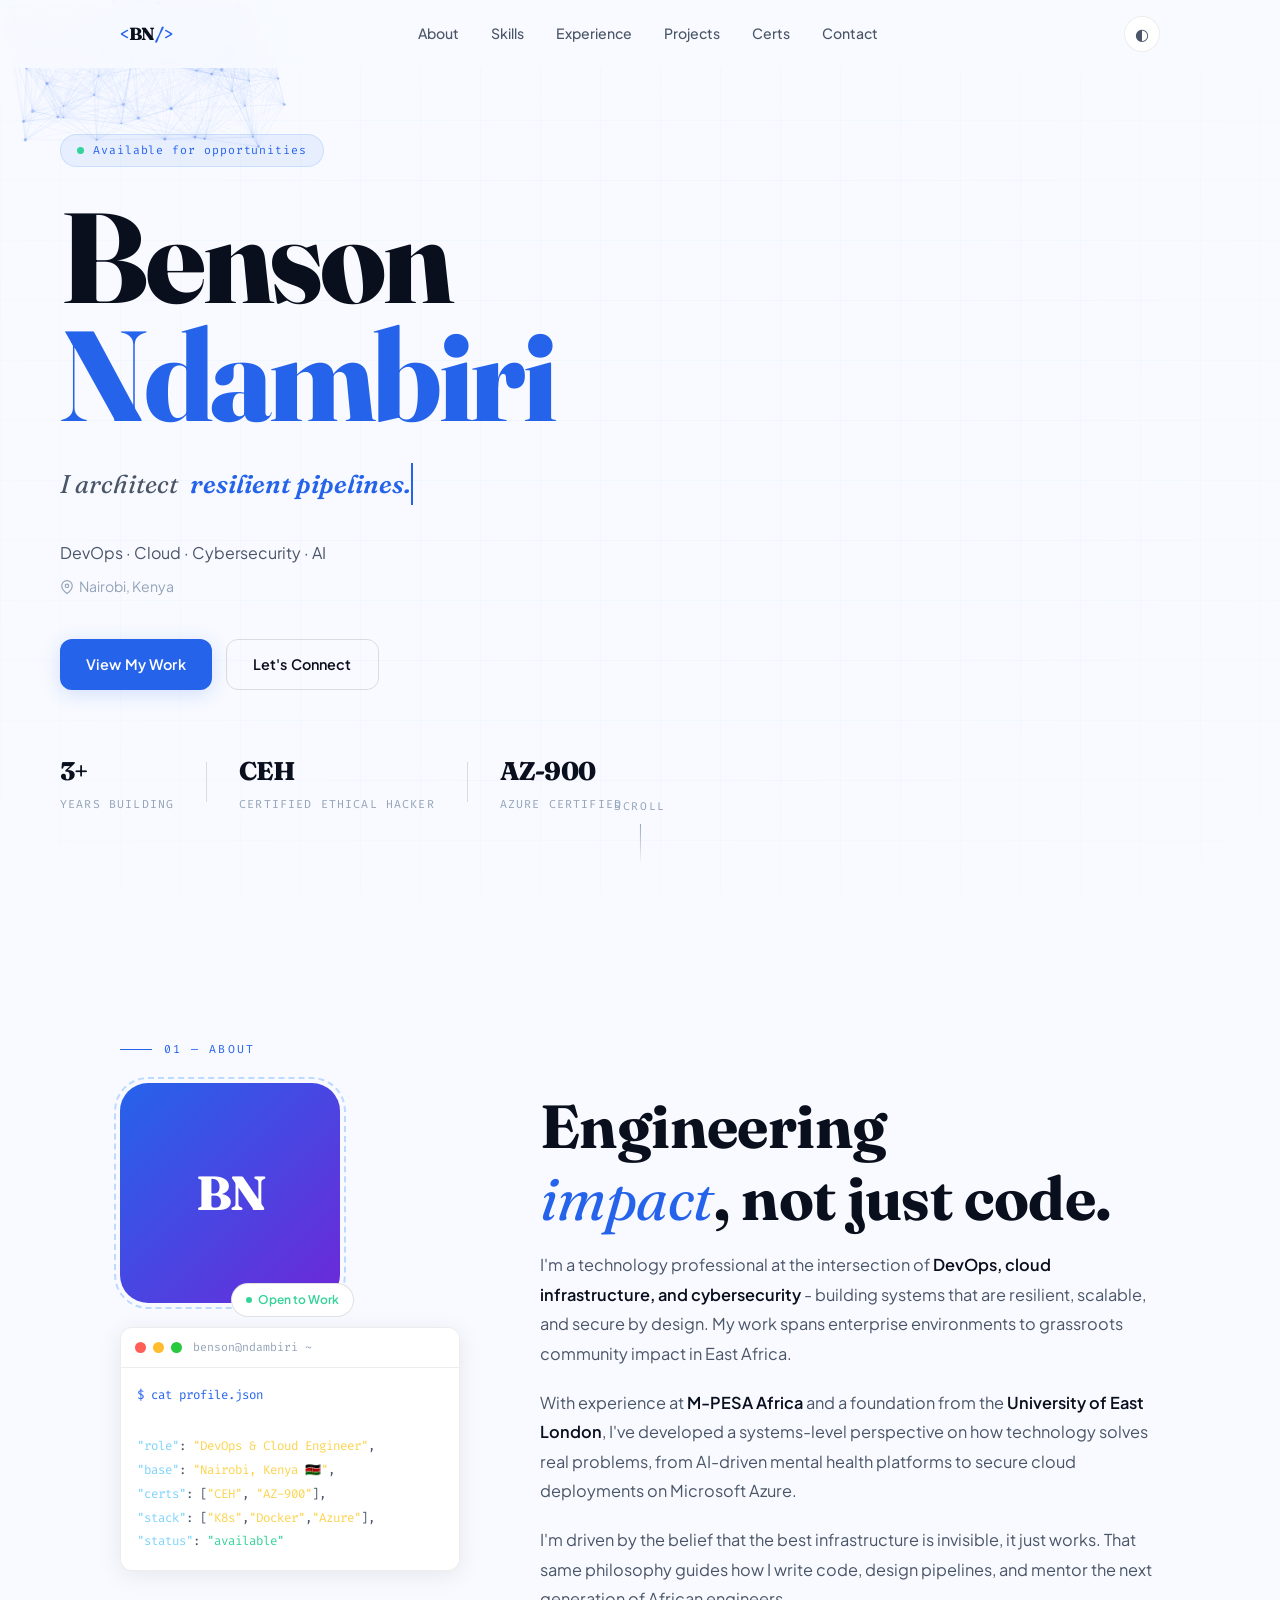
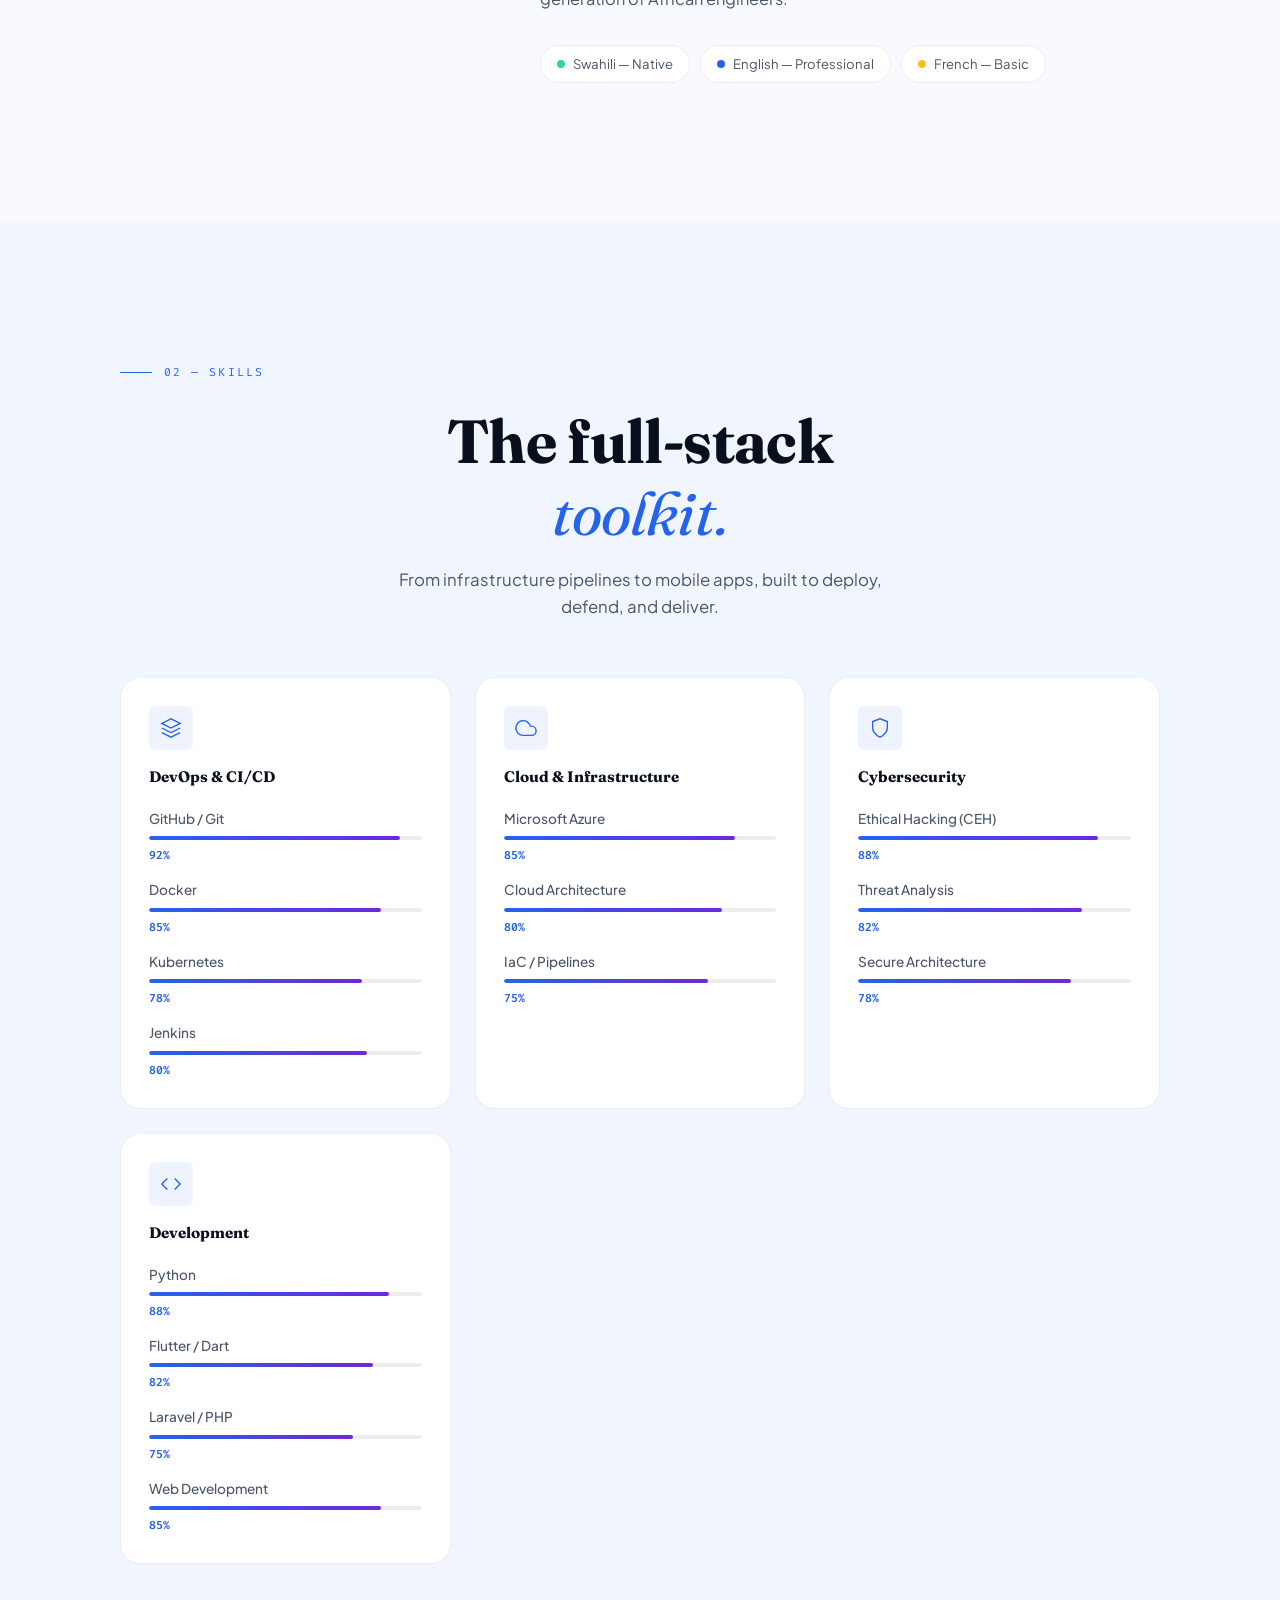
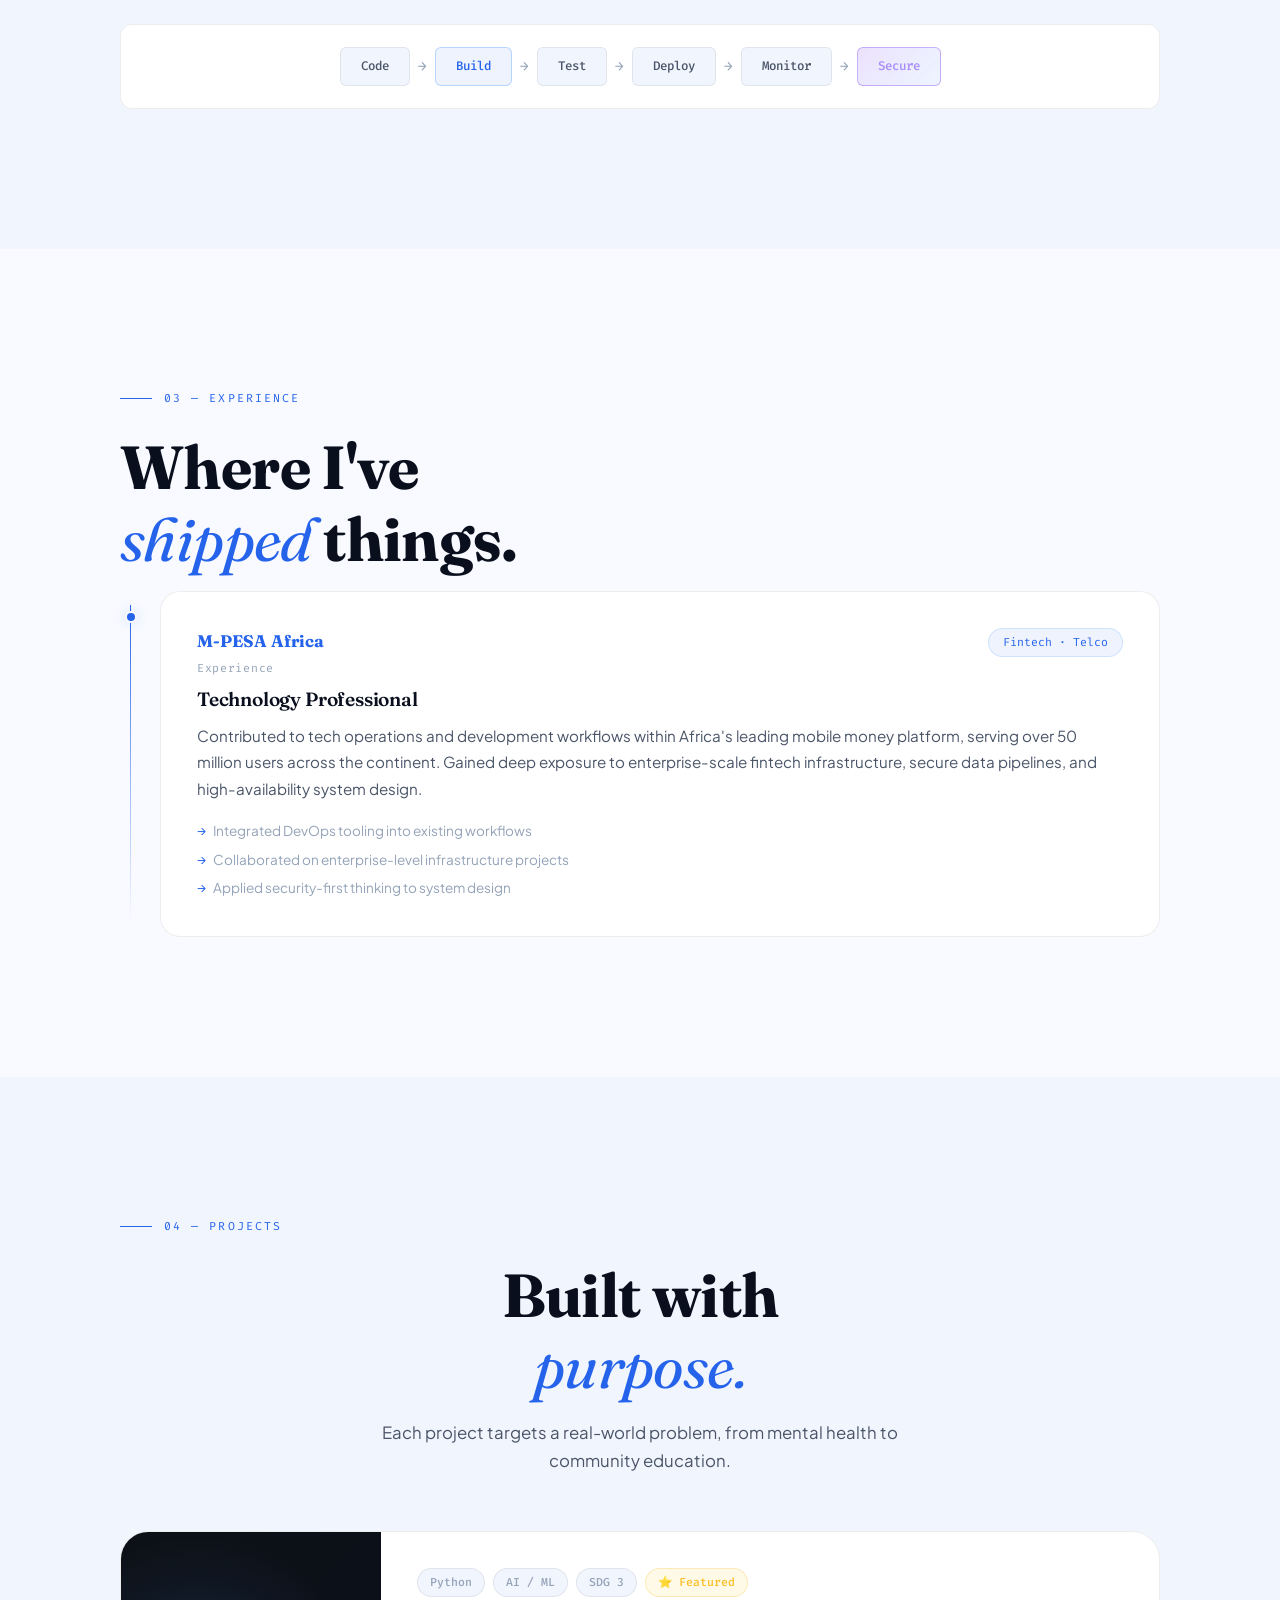
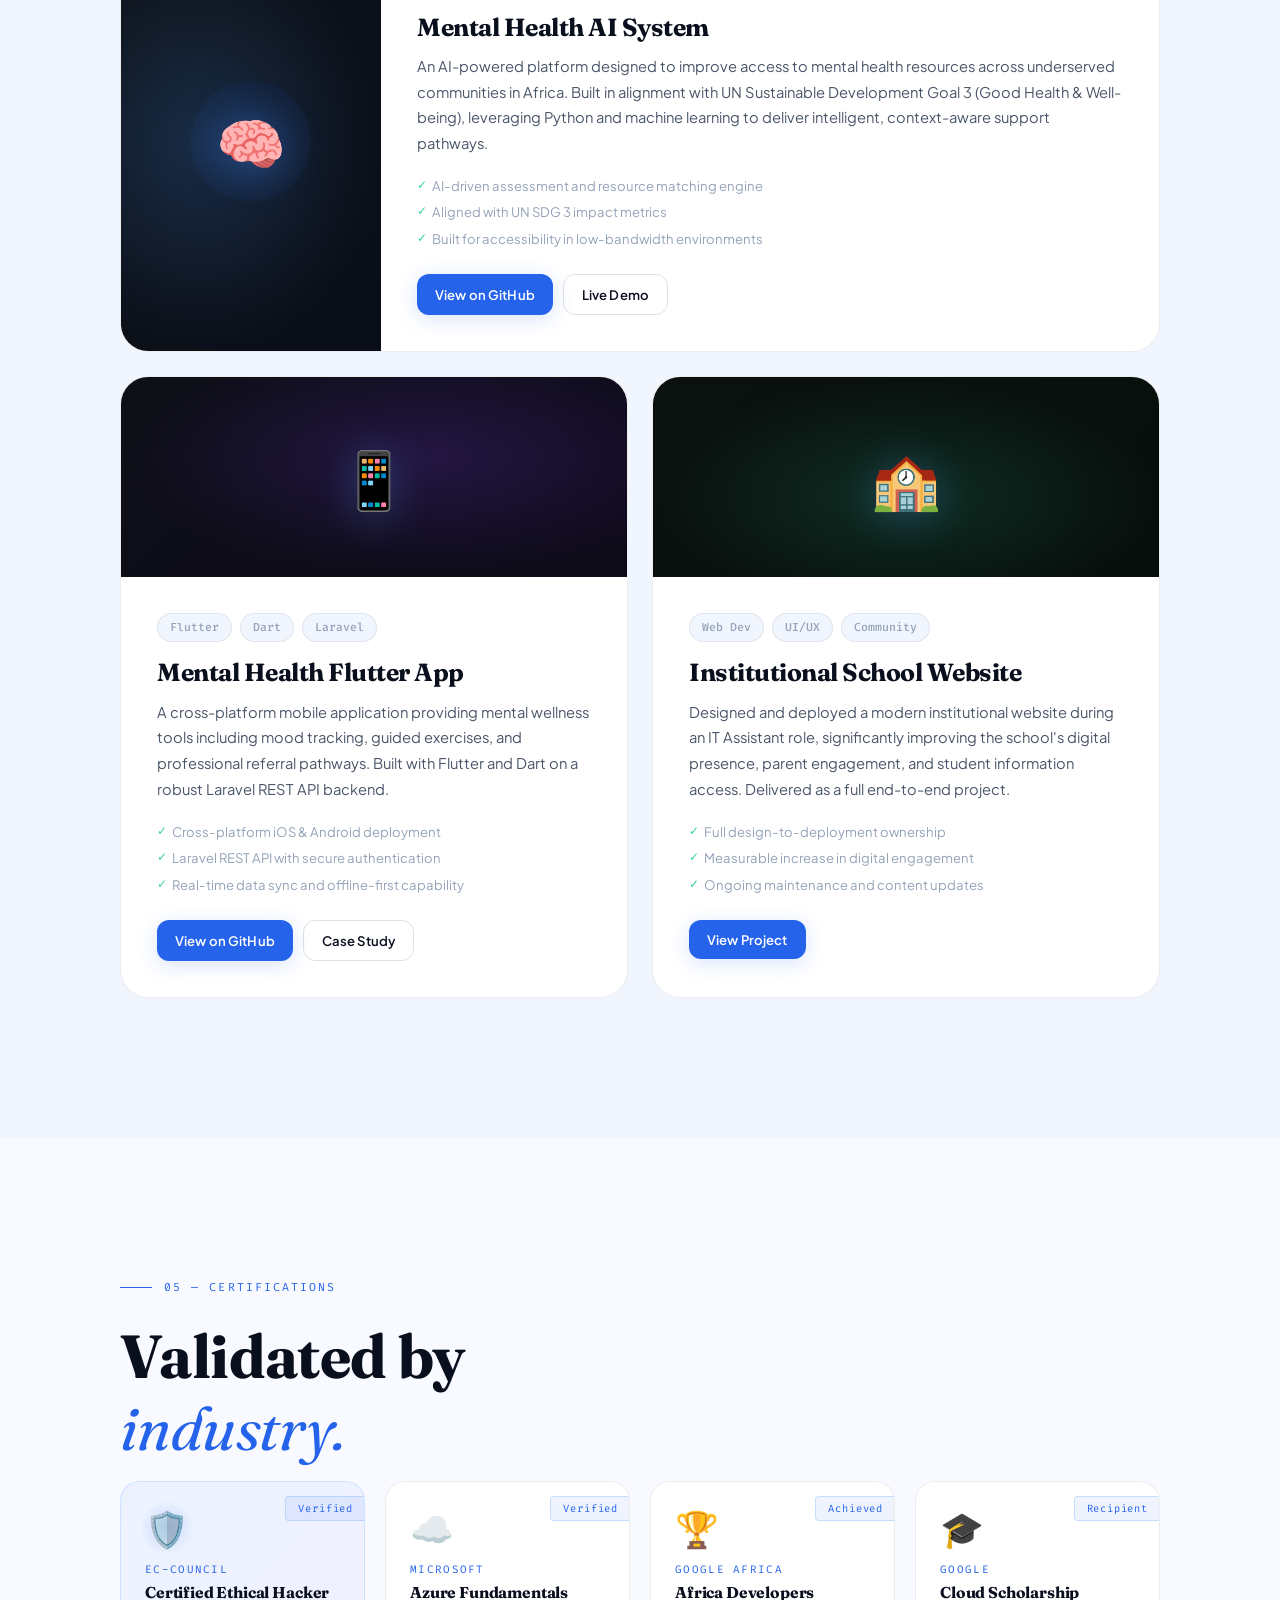
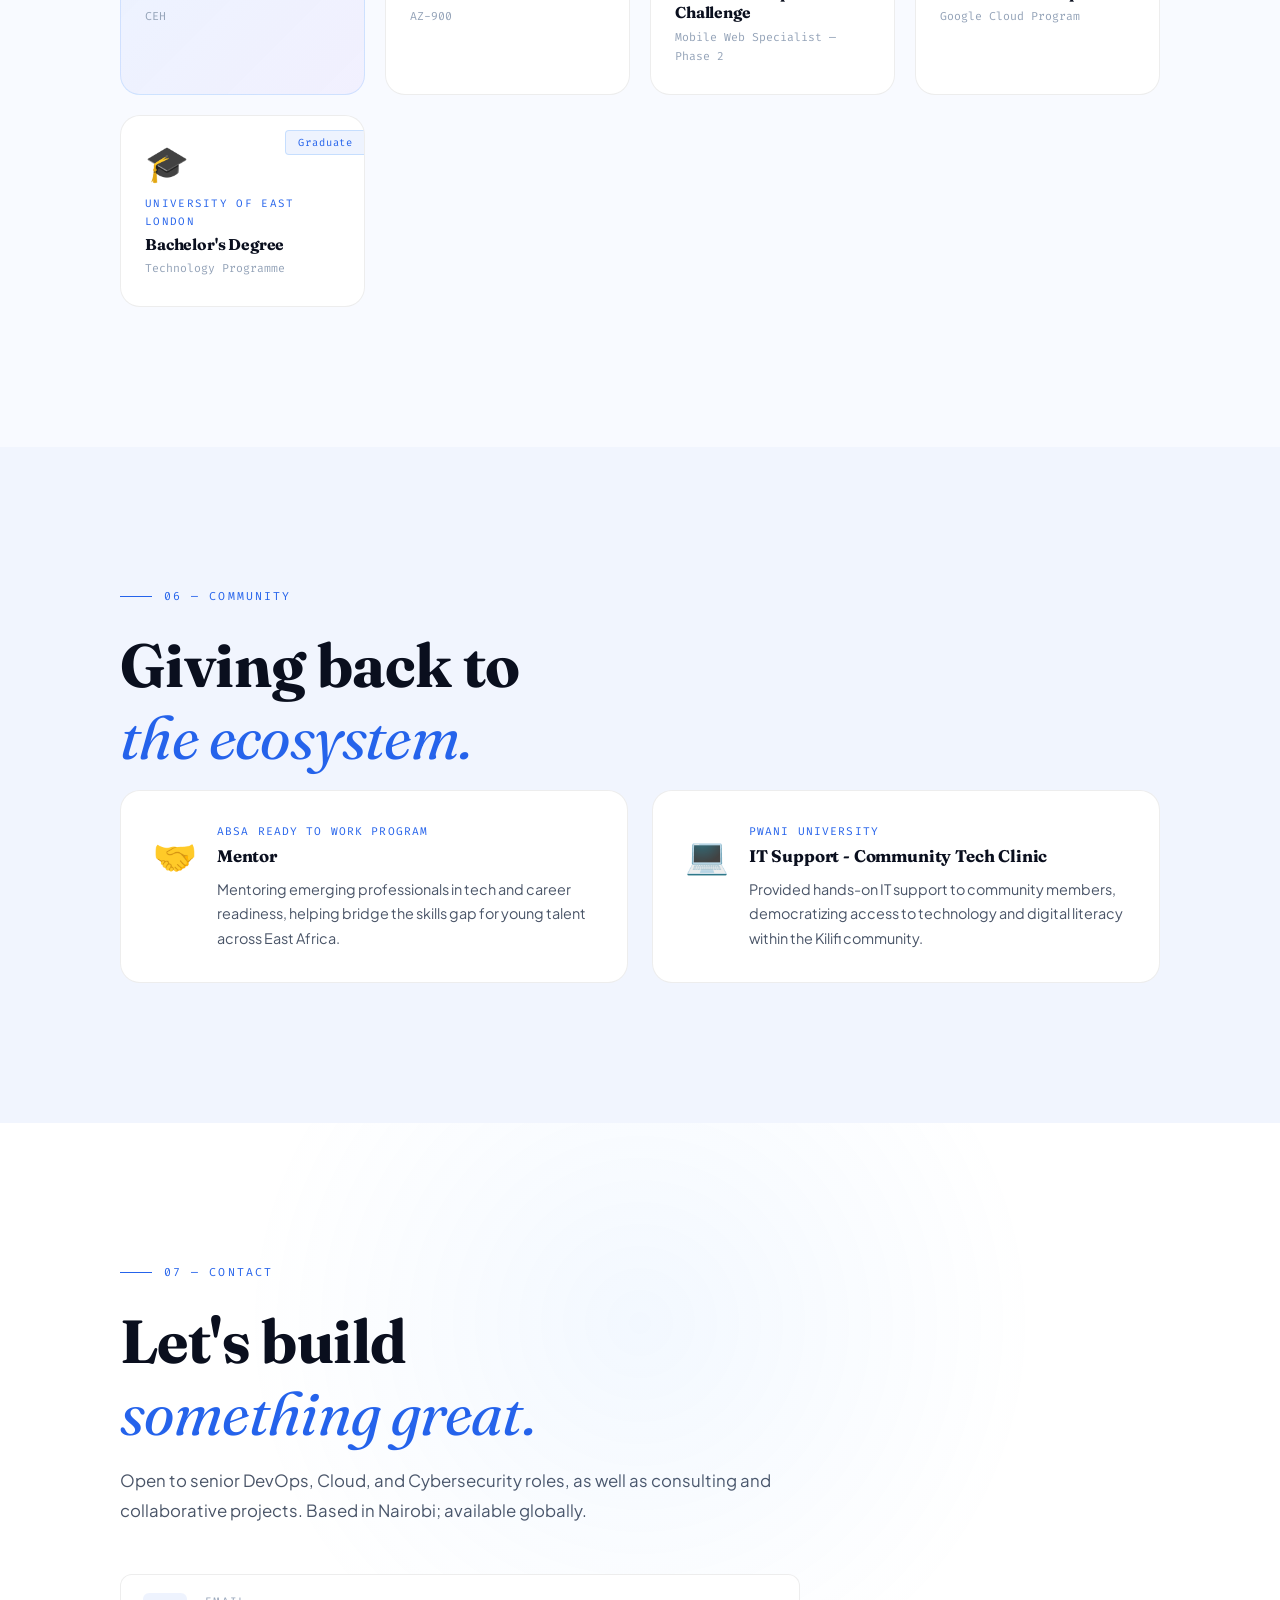
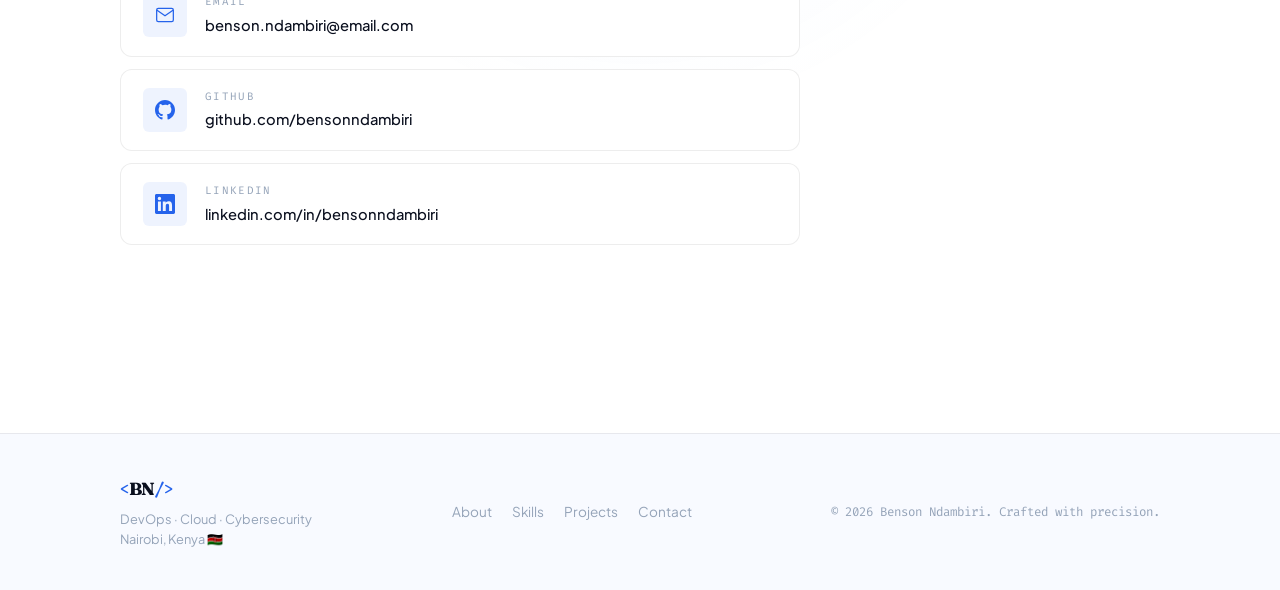
==== index.html @ c1c9373a "Updated website" ====
<!DOCTYPE html>
<html lang="en" data-theme="dark">
<head>
  <meta charset="UTF-8" />
  <meta name="viewport" content="width=device-width, initial-scale=1.0" />
  <meta name="description" content="Benson Ndambiri — DevOps, Cloud & Cybersecurity Engineer based in Nairobi, Kenya. Certified Ethical Hacker, Azure-certified, and builder of impactful tech solutions." />
  <meta name="keywords" content="DevOps Engineer, Cloud Engineer, Cybersecurity, Nairobi, Kenya, Docker, Kubernetes, Azure, CEH, Python, Flutter" />
  <meta name="author" content="Benson Ndambiri" />
  <meta property="og:title" content="Benson Ndambiri | DevOps & Cloud Engineer" />
  <meta property="og:description" content="Senior DevOps, Cloud & Cybersecurity professional based in Nairobi, Kenya." />
  <meta property="og:type" content="website" />
  <meta name="twitter:card" content="summary_large_image" />
  <meta name="robots" content="index, follow" />
  <title>Benson Ndambiri | DevOps · Cloud · Cybersecurity</title>
  <link rel="preconnect" href="https://fonts.googleapis.com" />
  <link rel="preconnect" href="https://fonts.gstatic.com" crossorigin />
  <link href="https://fonts.googleapis.com/css2?family=Fraunces:ital,opsz,wght@0,9..144,400;0,9..144,600;0,9..144,700;0,9..144,800;1,9..144,400;1,9..144,700&family=Plus+Jakarta+Sans:wght@300;400;500;600&family=Fira+Code:wght@400;500&display=swap" rel="stylesheet" />
  <link rel="stylesheet" href="css/style.css" />
  <link rel="icon" type="image/svg+xml" href="data:image/svg+xml,<svg xmlns='http://www.w3.org/2000/svg' viewBox='0 0 100 100'><text y='.9em' font-size='90'>⚡</text></svg>" />
</head>
<body>

  <!-- ============================================================
       NAVIGATION
  ============================================================ -->
  <nav id="navbar" role="navigation" aria-label="Main navigation">
    <div class="nav-inner">
      <a href="#hero" class="nav-logo" aria-label="Benson Ndambiri home">
        <span class="logo-bracket">&lt;</span>BN<span class="logo-bracket">/&gt;</span>
      </a>
      <ul class="nav-links" role="list">
        <li><a href="#about">About</a></li>
        <li><a href="#skills">Skills</a></li>
        <li><a href="#experience">Experience</a></li>
        <li><a href="#projects">Projects</a></li>
        <li><a href="#certifications">Certs</a></li>
        <li><a href="#contact">Contact</a></li>
      </ul>
      <div class="nav-actions">
        <button id="theme-toggle" class="theme-btn" aria-label="Toggle color theme">
          <span class="theme-icon">◐</span>
        </button>
        <button class="nav-hamburger" id="nav-hamburger" aria-label="Open menu" aria-expanded="false">
          <span></span><span></span><span></span>
        </button>
      </div>
    </div>
    <!-- Mobile Menu -->
    <div class="nav-mobile" id="nav-mobile" role="dialog" aria-label="Mobile navigation">
      <ul role="list">
        <li><a href="#about" class="mobile-link">About</a></li>
        <li><a href="#skills" class="mobile-link">Skills</a></li>
        <li><a href="#experience" class="mobile-link">Experience</a></li>
        <li><a href="#projects" class="mobile-link">Projects</a></li>
        <li><a href="#certifications" class="mobile-link">Certifications</a></li>
        <li><a href="#contact" class="mobile-link">Contact</a></li>
      </ul>
    </div>
  </nav>

  <!-- ============================================================
       HERO
  ============================================================ -->
  <section id="hero" class="hero" aria-label="Introduction">
    <canvas id="hero-canvas" aria-hidden="true"></canvas>
    <div class="hero-grid-overlay" aria-hidden="true"></div>
    <div class="hero-content">
      <div class="hero-badge">
        <span class="badge-dot"></span>
        <span>Available for opportunities</span>
      </div>
      <h1 class="hero-name">
        <span class="hero-name-first reveal-up">Benson</span>
        <span class="hero-name-last reveal-up delay-1">Ndambiri</span>
      </h1>
      <div class="hero-title-line reveal-up delay-2">
        <span class="title-static">I architect</span>
        <span class="title-rotating" id="rotating-text" aria-live="polite"></span>
      </div>
      <p class="hero-summary reveal-up delay-3">
        DevOps · Cloud · Cybersecurity · AI<br />
        <span class="hero-location">
          <svg width="14" height="14" viewBox="0 0 24 24" fill="none" stroke="currentColor" stroke-width="2" aria-hidden="true"><path d="M21 10c0 7-9 13-9 13s-9-6-9-13a9 9 0 0 1 18 0z"/><circle cx="12" cy="10" r="3"/></svg>
          Nairobi, Kenya
        </span>
      </p>
      <div class="hero-cta reveal-up delay-4">
        <a href="#projects" class="btn btn-primary">View My Work</a>
        <a href="#contact" class="btn btn-ghost">Let's Connect</a>
      </div>
      <div class="hero-stats reveal-up delay-5" aria-label="Key statistics">
        <div class="stat">
          <span class="stat-num">3+</span>
          <span class="stat-label">Years Building</span>
        </div>
        <div class="stat-divider" aria-hidden="true"></div>
        <div class="stat">
          <span class="stat-num">CEH</span>
          <span class="stat-label">Certified Ethical Hacker</span>
        </div>
        <div class="stat-divider" aria-hidden="true"></div>
        <div class="stat">
          <span class="stat-num">AZ-900</span>
          <span class="stat-label">Azure Certified</span>
        </div>
      </div>
    </div>
    <div class="hero-scroll-hint" aria-label="Scroll down">
      <span>Scroll</span>
      <div class="scroll-line"></div>
    </div>
  </section>

  <!-- ============================================================
       ABOUT
  ============================================================ -->
  <section id="about" class="section" aria-label="About Benson">
    <div class="container">
      <div class="section-label">
        <span class="label-line" aria-hidden="true"></span>
        <span>01 — About</span>
      </div>
      <div class="about-grid">
        <div class="about-visual">
          <div class="avatar-frame">
            <div class="avatar-placeholder" aria-label="Profile photo placeholder">BN</div>
            <div class="avatar-ring" aria-hidden="true"></div>
            <div class="avatar-tag" aria-hidden="true">
              <span class="tag-dot"></span>Open to Work
            </div>
          </div>
          <div class="about-terminal" aria-label="Quick facts terminal" role="complementary">
            <div class="terminal-bar" aria-hidden="true">
              <span class="t-dot red"></span>
              <span class="t-dot yellow"></span>
              <span class="t-dot green"></span>
              <span class="t-title">benson@ndambiri ~ </span>
            </div>
            <pre class="terminal-body" aria-label="Profile summary in terminal format"><span class="t-cmd">$ cat profile.json</span>
<span class="t-key">"role"</span>: <span class="t-val">"DevOps &amp; Cloud Engineer"</span>,
<span class="t-key">"base"</span>: <span class="t-val">"Nairobi, Kenya 🇰🇪"</span>,
<span class="t-key">"certs"</span>: [<span class="t-val">"CEH"</span>, <span class="t-val">"AZ-900"</span>],
<span class="t-key">"stack"</span>: [<span class="t-val">"K8s"</span>,<span class="t-val">"Docker"</span>,<span class="t-val">"Azure"</span>],
<span class="t-key">"status"</span>: <span class="t-green">"available"</span></pre>
          </div>
        </div>
        <div class="about-text">
          <h2 class="section-heading">Engineering<br /><em>impact</em>, not just code.</h2>
          <p class="about-para">
            I'm a technology professional at the intersection of <strong>DevOps, cloud infrastructure, and cybersecurity</strong> - building systems that are resilient, scalable, and secure by design. My work spans enterprise environments to grassroots community impact in East Africa.
          </p>
          <p class="about-para">
            With experience at <strong>M-PESA Africa</strong> and a foundation from the <strong>University of East London</strong>, I've developed a systems-level perspective on how technology solves real problems,  from AI-driven mental health platforms to secure cloud deployments on Microsoft Azure.
          </p>
          <p class="about-para">
            I'm driven by the belief that the best infrastructure is invisible, it just works. That same philosophy guides how I write code, design pipelines, and mentor the next generation of African engineers.
          </p>
          <div class="about-langs" role="list" aria-label="Languages spoken">
            <span class="lang-chip" role="listitem"><span class="lang-level native"></span>Swahili — Native</span>
            <span class="lang-chip" role="listitem"><span class="lang-level pro"></span>English — Professional</span>
            <span class="lang-chip" role="listitem"><span class="lang-level basic"></span>French — Basic</span>
          </div>
        </div>
      </div>
    </div>
  </section>

  <!-- ============================================================
       SKILLS
  ============================================================ -->
  <section id="skills" class="section section-alt" aria-label="Technical skills">
    <div class="container">
      <div class="section-label">
        <span class="label-line" aria-hidden="true"></span>
        <span>02 — Skills</span>
      </div>
      <h2 class="section-heading center">The full-stack<br /><em>toolkit.</em></h2>
      <p class="section-sub center">From infrastructure pipelines to mobile apps, built to deploy, defend, and deliver.</p>

      <div class="skills-grid">

        <div class="skill-card" data-category="devops">
          <div class="skill-card-icon" aria-hidden="true">
            <svg viewBox="0 0 24 24" fill="none" stroke="currentColor" stroke-width="1.5"><path d="M12 2L2 7l10 5 10-5-10-5z"/><path d="M2 17l10 5 10-5"/><path d="M2 12l10 5 10-5"/></svg>
          </div>
          <h3 class="skill-card-title">DevOps & CI/CD</h3>
          <ul class="skill-list" role="list">
            <li class="skill-item">
              <span class="skill-name">GitHub / Git</span>
              <div class="skill-bar" role="progressbar" aria-valuenow="92" aria-valuemin="0" aria-valuemax="100" aria-label="GitHub proficiency 92%">
                <div class="skill-fill" data-width="92"></div>
              </div>
              <span class="skill-pct">92%</span>
            </li>
            <li class="skill-item">
              <span class="skill-name">Docker</span>
              <div class="skill-bar" role="progressbar" aria-valuenow="85" aria-valuemin="0" aria-valuemax="100" aria-label="Docker proficiency 85%">
                <div class="skill-fill" data-width="85"></div>
              </div>
              <span class="skill-pct">85%</span>
            </li>
            <li class="skill-item">
              <span class="skill-name">Kubernetes</span>
              <div class="skill-bar" role="progressbar" aria-valuenow="78" aria-valuemin="0" aria-valuemax="100" aria-label="Kubernetes proficiency 78%">
                <div class="skill-fill" data-width="78"></div>
              </div>
              <span class="skill-pct">78%</span>
            </li>
            <li class="skill-item">
              <span class="skill-name">Jenkins</span>
              <div class="skill-bar" role="progressbar" aria-valuenow="80" aria-valuemin="0" aria-valuemax="100" aria-label="Jenkins proficiency 80%">
                <div class="skill-fill" data-width="80"></div>
              </div>
              <span class="skill-pct">80%</span>
            </li>
          </ul>
        </div>

        <div class="skill-card" data-category="cloud">
          <div class="skill-card-icon" aria-hidden="true">
            <svg viewBox="0 0 24 24" fill="none" stroke="currentColor" stroke-width="1.5"><path d="M18 10h-1.26A8 8 0 1 0 9 20h9a5 5 0 0 0 0-10z"/></svg>
          </div>
          <h3 class="skill-card-title">Cloud & Infrastructure</h3>
          <ul class="skill-list" role="list">
            <li class="skill-item">
              <span class="skill-name">Microsoft Azure</span>
              <div class="skill-bar" role="progressbar" aria-valuenow="85" aria-valuemin="0" aria-valuemax="100">
                <div class="skill-fill" data-width="85"></div>
              </div>
              <span class="skill-pct">85%</span>
            </li>
            <li class="skill-item">
              <span class="skill-name">Cloud Architecture</span>
              <div class="skill-bar" role="progressbar" aria-valuenow="80" aria-valuemin="0" aria-valuemax="100">
                <div class="skill-fill" data-width="80"></div>
              </div>
              <span class="skill-pct">80%</span>
            </li>
            <li class="skill-item">
              <span class="skill-name">IaC / Pipelines</span>
              <div class="skill-bar" role="progressbar" aria-valuenow="75" aria-valuemin="0" aria-valuemax="100">
                <div class="skill-fill" data-width="75"></div>
              </div>
              <span class="skill-pct">75%</span>
            </li>
          </ul>
        </div>

        <div class="skill-card" data-category="security">
          <div class="skill-card-icon" aria-hidden="true">
            <svg viewBox="0 0 24 24" fill="none" stroke="currentColor" stroke-width="1.5"><path d="M12 22s8-4 8-10V5l-8-3-8 3v7c0 6 8 10 8 10z"/></svg>
          </div>
          <h3 class="skill-card-title">Cybersecurity</h3>
          <ul class="skill-list" role="list">
            <li class="skill-item">
              <span class="skill-name">Ethical Hacking (CEH)</span>
              <div class="skill-bar" role="progressbar" aria-valuenow="88" aria-valuemin="0" aria-valuemax="100">
                <div class="skill-fill" data-width="88"></div>
              </div>
              <span class="skill-pct">88%</span>
            </li>
            <li class="skill-item">
              <span class="skill-name">Threat Analysis</span>
              <div class="skill-bar" role="progressbar" aria-valuenow="82" aria-valuemin="0" aria-valuemax="100">
                <div class="skill-fill" data-width="82"></div>
              </div>
              <span class="skill-pct">82%</span>
            </li>
            <li class="skill-item">
              <span class="skill-name">Secure Architecture</span>
              <div class="skill-bar" role="progressbar" aria-valuenow="78" aria-valuemin="0" aria-valuemax="100">
                <div class="skill-fill" data-width="78"></div>
              </div>
              <span class="skill-pct">78%</span>
            </li>
          </ul>
        </div>

        <div class="skill-card" data-category="dev">
          <div class="skill-card-icon" aria-hidden="true">
            <svg viewBox="0 0 24 24" fill="none" stroke="currentColor" stroke-width="1.5"><polyline points="16 18 22 12 16 6"/><polyline points="8 6 2 12 8 18"/></svg>
          </div>
          <h3 class="skill-card-title">Development</h3>
          <ul class="skill-list" role="list">
            <li class="skill-item">
              <span class="skill-name">Python</span>
              <div class="skill-bar" role="progressbar" aria-valuenow="88" aria-valuemin="0" aria-valuemax="100">
                <div class="skill-fill" data-width="88"></div>
              </div>
              <span class="skill-pct">88%</span>
            </li>
            <li class="skill-item">
              <span class="skill-name">Flutter / Dart</span>
              <div class="skill-bar" role="progressbar" aria-valuenow="82" aria-valuemin="0" aria-valuemax="100">
                <div class="skill-fill" data-width="82"></div>
              </div>
              <span class="skill-pct">82%</span>
            </li>
            <li class="skill-item">
              <span class="skill-name">Laravel / PHP</span>
              <div class="skill-bar" role="progressbar" aria-valuenow="75" aria-valuemin="0" aria-valuemax="100">
                <div class="skill-fill" data-width="75"></div>
              </div>
              <span class="skill-pct">75%</span>
            </li>
            <li class="skill-item">
              <span class="skill-name">Web Development</span>
              <div class="skill-bar" role="progressbar" aria-valuenow="85" aria-valuemin="0" aria-valuemax="100">
                <div class="skill-fill" data-width="85"></div>
              </div>
              <span class="skill-pct">85%</span>
            </li>
          </ul>
        </div>

      </div>

      <!-- Pipeline visual -->
      <div class="pipeline-strip" aria-hidden="true">
        <div class="pipeline-flow">
          <div class="pipe-node">Code</div>
          <div class="pipe-arrow">→</div>
          <div class="pipe-node active">Build</div>
          <div class="pipe-arrow">→</div>
          <div class="pipe-node">Test</div>
          <div class="pipe-arrow">→</div>
          <div class="pipe-node">Deploy</div>
          <div class="pipe-arrow">→</div>
          <div class="pipe-node">Monitor</div>
          <div class="pipe-arrow">→</div>
          <div class="pipe-node accent">Secure</div>
        </div>
      </div>

    </div>
  </section>

  <!-- ============================================================
       EXPERIENCE
  ============================================================ -->
  <section id="experience" class="section" aria-label="Work experience">
    <div class="container">
      <div class="section-label">
        <span class="label-line" aria-hidden="true"></span>
        <span>03 — Experience</span>
      </div>
      <h2 class="section-heading">Where I've<br /><em>shipped</em> things.</h2>

      <div class="timeline" role="list">

        <div class="timeline-item" role="listitem">
          <div class="timeline-dot" aria-hidden="true"></div>
          <div class="timeline-card">
            <div class="tl-header">
              <div class="tl-meta">
                <span class="tl-company">M-PESA Africa</span>
                <span class="tl-period">Experience</span>
              </div>
              <div class="tl-badge">Fintech · Telco</div>
            </div>
            <h3 class="tl-role">Technology Professional</h3>
            <p class="tl-desc">
              Contributed to tech operations and development workflows within Africa's leading mobile money platform, serving over 50 million users across the continent. Gained deep exposure to enterprise-scale fintech infrastructure, secure data pipelines, and high-availability system design.
            </p>
            <ul class="tl-highlights" role="list">
              <li>Integrated DevOps tooling into existing workflows</li>
              <li>Collaborated on enterprise-level infrastructure projects</li>
              <li>Applied security-first thinking to system design</li>
            </ul>
          </div>
        </div>

      </div>
    </div>
  </section>

  <!-- ============================================================
       PROJECTS
  ============================================================ -->
  <section id="projects" class="section section-alt" aria-label="Projects">
    <div class="container">
      <div class="section-label">
        <span class="label-line" aria-hidden="true"></span>
        <span>04 — Projects</span>
      </div>
      <h2 class="section-heading center">Built with<br /><em>purpose.</em></h2>
      <p class="section-sub center">Each project targets a real-world problem, from mental health to community education.</p>

      <div class="projects-grid">

        <article class="project-card featured" aria-label="Mental Health AI System project">
          <div class="project-card-inner">
            <div class="project-visual" aria-hidden="true">
              <div class="project-bg bg-1"></div>
              <div class="project-icon-large">🧠</div>
              <div class="project-glow" aria-hidden="true"></div>
            </div>
            <div class="project-content">
              <div class="project-tags" role="list" aria-label="Technologies used">
                <span class="tag" role="listitem">Python</span>
                <span class="tag" role="listitem">AI / ML</span>
                <span class="tag" role="listitem">SDG 3</span>
                <span class="tag tag-featured" role="listitem">⭐ Featured</span>
              </div>
              <h3 class="project-title">Mental Health AI System</h3>
              <p class="project-desc">
                An AI-powered platform designed to improve access to mental health resources across underserved communities in Africa. Built in alignment with UN Sustainable Development Goal 3 (Good Health & Well-being), leveraging Python and machine learning to deliver intelligent, context-aware support pathways.
              </p>
              <ul class="project-highlights" role="list">
                <li>AI-driven assessment and resource matching engine</li>
                <li>Aligned with UN SDG 3 impact metrics</li>
                <li>Built for accessibility in low-bandwidth environments</li>
              </ul>
              <div class="project-actions">
                <a href="#" class="btn btn-primary btn-sm" aria-label="View Mental Health AI System on GitHub">View on GitHub</a>
                <a href="#" class="btn btn-ghost btn-sm" aria-label="View live demo">Live Demo</a>
              </div>
            </div>
          </div>
        </article>

        <article class="project-card" aria-label="Mental Health Flutter App project">
          <div class="project-card-inner">
            <div class="project-visual" aria-hidden="true">
              <div class="project-bg bg-2"></div>
              <div class="project-icon-large">📱</div>
            </div>
            <div class="project-content">
              <div class="project-tags" role="list">
                <span class="tag" role="listitem">Flutter</span>
                <span class="tag" role="listitem">Dart</span>
                <span class="tag" role="listitem">Laravel</span>
              </div>
              <h3 class="project-title">Mental Health Flutter App</h3>
              <p class="project-desc">
                A cross-platform mobile application providing mental wellness tools including mood tracking, guided exercises, and professional referral pathways. Built with Flutter and Dart on a robust Laravel REST API backend.
              </p>
              <ul class="project-highlights" role="list">
                <li>Cross-platform iOS & Android deployment</li>
                <li>Laravel REST API with secure authentication</li>
                <li>Real-time data sync and offline-first capability</li>
              </ul>
              <div class="project-actions">
                <a href="#" class="btn btn-primary btn-sm">View on GitHub</a>
                <a href="#" class="btn btn-ghost btn-sm">Case Study</a>
              </div>
            </div>
          </div>
        </article>

        <article class="project-card" aria-label="School Website project">
          <div class="project-card-inner">
            <div class="project-visual" aria-hidden="true">
              <div class="project-bg bg-3"></div>
              <div class="project-icon-large">🏫</div>
            </div>
            <div class="project-content">
              <div class="project-tags" role="list">
                <span class="tag" role="listitem">Web Dev</span>
                <span class="tag" role="listitem">UI/UX</span>
                <span class="tag" role="listitem">Community</span>
              </div>
              <h3 class="project-title">Institutional School Website</h3>
              <p class="project-desc">
                Designed and deployed a modern institutional website during an IT Assistant role, significantly improving the school's digital presence, parent engagement, and student information access. Delivered as a full end-to-end project.
              </p>
              <ul class="project-highlights" role="list">
                <li>Full design-to-deployment ownership</li>
                <li>Measurable increase in digital engagement</li>
                <li>Ongoing maintenance and content updates</li>
              </ul>
              <div class="project-actions">
                <a href="#" class="btn btn-primary btn-sm">View Project</a>
              </div>
            </div>
          </div>
        </article>

      </div>
    </div>
  </section>

  <!-- ============================================================
       CERTIFICATIONS & ACHIEVEMENTS
  ============================================================ -->
  <section id="certifications" class="section" aria-label="Certifications and achievements">
    <div class="container">
      <div class="section-label">
        <span class="label-line" aria-hidden="true"></span>
        <span>05 — Certifications</span>
      </div>
      <h2 class="section-heading">Validated by<br /><em>industry.</em></h2>

      <div class="certs-grid">

        <div class="cert-card cert-primary" aria-label="Certified Ethical Hacker certification">
          <div class="cert-badge-wrap">
            <div class="cert-badge" aria-hidden="true">🛡️</div>
            <div class="cert-glow" aria-hidden="true"></div>
          </div>
          <div class="cert-info">
            <span class="cert-issuer">EC-Council</span>
            <h3 class="cert-name">Certified Ethical Hacker</h3>
            <span class="cert-id">CEH</span>
          </div>
          <div class="cert-ribbon" aria-hidden="true">Verified</div>
        </div>

        <div class="cert-card" aria-label="Microsoft Azure Fundamentals certification">
          <div class="cert-badge-wrap">
            <div class="cert-badge" aria-hidden="true">☁️</div>
          </div>
          <div class="cert-info">
            <span class="cert-issuer">Microsoft</span>
            <h3 class="cert-name">Azure Fundamentals</h3>
            <span class="cert-id">AZ-900</span>
          </div>
          <div class="cert-ribbon" aria-hidden="true">Verified</div>
        </div>

        <div class="cert-card" aria-label="Google Africa Developers Challenge achievement">
          <div class="cert-badge-wrap">
            <div class="cert-badge" aria-hidden="true">🏆</div>
          </div>
          <div class="cert-info">
            <span class="cert-issuer">Google Africa</span>
            <h3 class="cert-name">Africa Developers Challenge</h3>
            <span class="cert-id">Mobile Web Specialist — Phase 2</span>
          </div>
          <div class="cert-ribbon" aria-hidden="true">Achieved</div>
        </div>

        <div class="cert-card" aria-label="Google Cloud Scholarship">
          <div class="cert-badge-wrap">
            <div class="cert-badge" aria-hidden="true">🎓</div>
          </div>
          <div class="cert-info">
            <span class="cert-issuer">Google</span>
            <h3 class="cert-name">Cloud Scholarship</h3>
            <span class="cert-id">Google Cloud Program</span>
          </div>
          <div class="cert-ribbon" aria-hidden="true">Recipient</div>
        </div>

        <div class="cert-card" aria-label="University of East London education">
          <div class="cert-badge-wrap">
            <div class="cert-badge" aria-hidden="true">🎓</div>
          </div>
          <div class="cert-info">
            <span class="cert-issuer">University of East London</span>
            <h3 class="cert-name">Bachelor's Degree</h3>
            <span class="cert-id">Technology Programme</span>
          </div>
          <div class="cert-ribbon" aria-hidden="true">Graduate</div>
        </div>

      </div>
    </div>
  </section>

  <!-- ============================================================
       VOLUNTEER
  ============================================================ -->
  <section id="volunteer" class="section section-alt" aria-label="Volunteer work">
    <div class="container">
      <div class="section-label">
        <span class="label-line" aria-hidden="true"></span>
        <span>06 — Community</span>
      </div>
      <h2 class="section-heading">Giving back to<br /><em>the ecosystem.</em></h2>

      <div class="volunteer-grid">
        <div class="vol-card" aria-label="Absa Ready to Work mentorship">
          <div class="vol-icon" aria-hidden="true">🤝</div>
          <div class="vol-content">
            <span class="vol-org">Absa Ready to Work Program</span>
            <h3 class="vol-role">Mentor</h3>
            <p class="vol-desc">Mentoring emerging professionals in tech and career readiness, helping bridge the skills gap for young talent across East Africa.</p>
          </div>
        </div>
        <div class="vol-card" aria-label="Pwani University community tech clinic">
          <div class="vol-icon" aria-hidden="true">💻</div>
          <div class="vol-content">
            <span class="vol-org">Pwani University</span>
            <h3 class="vol-role">IT Support - Community Tech Clinic</h3>
            <p class="vol-desc">Provided hands-on IT support to community members, democratizing access to technology and digital literacy within the Kilifi community.</p>
          </div>
        </div>
      </div>
    </div>
  </section>

  <!-- ============================================================
       CONTACT
  ============================================================ -->
  <section id="contact" class="section contact-section" aria-label="Contact Benson">
    <div class="container">
      <div class="contact-content">
        <div class="section-label">
          <span class="label-line" aria-hidden="true"></span>
          <span>07 — Contact</span>
        </div>
        <h2 class="section-heading">Let's build<br /><em>something great.</em></h2>
        <p class="contact-sub">
          Open to senior DevOps, Cloud, and Cybersecurity roles, as well as consulting and collaborative projects. Based in Nairobi; available globally.
        </p>

        <div class="contact-links" role="list" aria-label="Contact links">
          <a href="mailto:benson.ndambiri@email.com" class="contact-link" role="listitem" aria-label="Send email to Benson">
            <div class="cl-icon" aria-hidden="true">
              <svg viewBox="0 0 24 24" fill="none" stroke="currentColor" stroke-width="1.5"><path d="M4 4h16c1.1 0 2 .9 2 2v12c0 1.1-.9 2-2 2H4c-1.1 0-2-.9-2-2V6c0-1.1.9-2 2-2z"/><polyline points="22,6 12,13 2,6"/></svg>
            </div>
            <div class="cl-text">
              <span class="cl-label">Email</span>
              <span class="cl-value">benson.ndambiri@email.com</span>
            </div>
            <span class="cl-arrow" aria-hidden="true">→</span>
          </a>

          <a href="https://github.com/bensonndambiri" target="_blank" rel="noopener noreferrer" class="contact-link" role="listitem" aria-label="Visit Benson's GitHub profile (opens in new tab)">
            <div class="cl-icon" aria-hidden="true">
              <svg viewBox="0 0 24 24" fill="currentColor"><path d="M12 0C5.374 0 0 5.373 0 12c0 5.302 3.438 9.8 8.207 11.387.599.111.793-.261.793-.577v-2.234c-3.338.726-4.033-1.416-4.033-1.416-.546-1.387-1.333-1.756-1.333-1.756-1.089-.745.083-.729.083-.729 1.205.084 1.839 1.237 1.839 1.237 1.07 1.834 2.807 1.304 3.492.997.107-.775.418-1.305.762-1.604-2.665-.305-5.467-1.334-5.467-5.931 0-1.311.469-2.381 1.236-3.221-.124-.303-.535-1.524.117-3.176 0 0 1.008-.322 3.301 1.23A11.509 11.509 0 0 1 12 5.803c1.02.005 2.047.138 3.006.404 2.291-1.552 3.297-1.23 3.297-1.23.653 1.653.242 2.874.118 3.176.77.84 1.235 1.911 1.235 3.221 0 4.609-2.807 5.624-5.479 5.921.43.372.823 1.102.823 2.222v3.293c0 .319.192.694.801.576C20.566 21.797 24 17.3 24 12c0-6.627-5.373-12-12-12z"/></svg>
            </div>
            <div class="cl-text">
              <span class="cl-label">GitHub</span>
              <span class="cl-value">github.com/bensonndambiri</span>
            </div>
            <span class="cl-arrow" aria-hidden="true">→</span>
          </a>

          <a href="https://linkedin.com/in/bensonndambiri" target="_blank" rel="noopener noreferrer" class="contact-link" role="listitem" aria-label="Visit Benson's LinkedIn profile (opens in new tab)">
            <div class="cl-icon" aria-hidden="true">
              <svg viewBox="0 0 24 24" fill="currentColor"><path d="M20.447 20.452h-3.554v-5.569c0-1.328-.027-3.037-1.852-3.037-1.853 0-2.136 1.445-2.136 2.939v5.667H9.351V9h3.414v1.561h.046c.477-.9 1.637-1.85 3.37-1.85 3.601 0 4.267 2.37 4.267 5.455v6.286zM5.337 7.433a2.062 2.062 0 0 1-2.063-2.065 2.064 2.064 0 1 1 2.063 2.065zm1.782 13.019H3.555V9h3.564v11.452zM22.225 0H1.771C.792 0 0 .774 0 1.729v20.542C0 23.227.792 24 1.771 24h20.451C23.2 24 24 23.227 24 22.271V1.729C24 .774 23.2 0 22.222 0h.003z"/></svg>
            </div>
            <div class="cl-text">
              <span class="cl-label">LinkedIn</span>
              <span class="cl-value">linkedin.com/in/bensonndambiri</span>
            </div>
            <span class="cl-arrow" aria-hidden="true">→</span>
          </a>
        </div>

      </div>

    </div>
  </section>

  <!-- ============================================================
       FOOTER
  ============================================================ -->
  <footer class="footer" role="contentinfo">
    <div class="container">
      <div class="footer-inner">
        <div class="footer-brand">
          <a href="#hero" class="nav-logo" aria-label="Back to top"><span class="logo-bracket">&lt;</span>BN<span class="logo-bracket">/&gt;</span></a>
          <p>DevOps · Cloud · Cybersecurity<br />Nairobi, Kenya 🇰🇪</p>
        </div>
        <div class="footer-links" role="list">
          <a href="#about" role="listitem">About</a>
          <a href="#skills" role="listitem">Skills</a>
          <a href="#projects" role="listitem">Projects</a>
          <a href="#contact" role="listitem">Contact</a>
        </div>
        <p class="footer-copy">
          © <span id="footer-year"></span> Benson Ndambiri. Crafted with precision.
        </p>
      </div>
    </div>
  </footer>

  <script src="js/main.js"></script>
</body>
</html>
---- css/style.css ----
/* ================================================================
   BENSON NDAMBIRI — PORTFOLIO
   Design: Dark-first, editorial, precision engineering aesthetic
   Fonts: Syne (display) + Figtree (body) + JetBrains Mono (code)
================================================================ */

/* ── CUSTOM PROPERTIES ───────────────────────────────────────── */
:root {
  /* Dark theme (default) */
  --bg-primary:     #07090f;
  --bg-secondary:   #0d1117;
  --bg-card:        #111520;
  --bg-card-hover:  #161b28;
  --bg-alt:         #0a0e19;

  --border:         rgba(255, 255, 255, 0.07);
  --border-strong:  rgba(255, 255, 255, 0.13);

  --text-primary:   #f0f4ff;
  --text-secondary: #8892aa;
  --text-muted:     #4a5568;

  --accent:         #4f9eff;
  --accent-dim:     rgba(79, 158, 255, 0.12);
  --accent-glow:    rgba(79, 158, 255, 0.25);
  --accent-alt:     #7c3aed;
  --accent-green:   #34d399;
  --accent-red:     #f87171;
  --accent-yellow:  #fbbf24;

  --nav-bg:         rgba(7, 9, 15, 0.85);
  --shadow-card:    0 4px 32px rgba(0, 0, 0, 0.45);
  --shadow-glow:    0 0 40px rgba(79, 158, 255, 0.18);

  --radius-sm:      6px;
  --radius-md:      12px;
  --radius-lg:      20px;
  --radius-xl:      28px;

  --transition:     0.25s cubic-bezier(0.4, 0, 0.2, 1);
  --transition-slow:0.45s cubic-bezier(0.4, 0, 0.2, 1);

  --nav-height:     68px;
  --container-w:    1160px;

  --font-display:   'Fraunces', Georgia, serif;
  --font-body:      'Plus Jakarta Sans', sans-serif;
  --font-mono:      'Fira Code', 'Courier New', monospace;
}

/* Light theme */
[data-theme="light"] {
  --bg-primary:     #f8faff;
  --bg-secondary:   #ffffff;
  --bg-card:        #ffffff;
  --bg-card-hover:  #f0f4ff;
  --bg-alt:         #f1f5fe;

  --border:         rgba(0, 0, 0, 0.07);
  --border-strong:  rgba(0, 0, 0, 0.12);

  --text-primary:   #0a0f1e;
  --text-secondary: #4a5568;
  --text-muted:     #94a3b8;

  --accent:         #2563eb;
  --accent-dim:     rgba(37, 99, 235, 0.08);
  --accent-glow:    rgba(37, 99, 235, 0.18);
  --accent-alt:     #6d28d9;

  --nav-bg:         rgba(248, 250, 255, 0.9);
  --shadow-card:    0 4px 24px rgba(0, 0, 0, 0.08);
}

/* ── RESET & BASE ─────────────────────────────────────────────── */
*, *::before, *::after {
  box-sizing: border-box;
  margin: 0;
  padding: 0;
}

html {
  scroll-behavior: smooth;
  font-size: 16px;
  -webkit-text-size-adjust: 100%;
}

body {
  font-family: var(--font-body);
  background: var(--bg-primary);
  color: var(--text-primary);
  line-height: 1.65;
  overflow-x: hidden;
  transition: background var(--transition-slow), color var(--transition-slow);
}

img { max-width: 100%; display: block; }
a { text-decoration: none; color: inherit; }
ul { list-style: none; }
button { border: none; cursor: pointer; background: none; font-family: inherit; }
em { font-style: italic; }

::selection {
  background: var(--accent);
  color: #fff;
}

/* ── SCROLLBAR ────────────────────────────────────────────────── */
::-webkit-scrollbar { width: 5px; }
::-webkit-scrollbar-track { background: var(--bg-primary); }
::-webkit-scrollbar-thumb { background: var(--accent); border-radius: 99px; }

/* ── TYPOGRAPHY ───────────────────────────────────────────────── */
h1, h2, h3, h4, h5 {
  font-family: var(--font-display);
  font-weight: 700;
  line-height: 1.18;
  letter-spacing: -0.01em;
}

/* ── LAYOUT UTILITIES ─────────────────────────────────────────── */
.container {
  width: 100%;
  max-width: var(--container-w);
  margin: 0 auto;
  padding: 0 clamp(20px, 5vw, 60px);
}

.section {
  padding: clamp(80px, 12vw, 140px) 0;
  position: relative;
}

.section-alt {
  background: var(--bg-alt);
}

.section-label {
  display: flex;
  align-items: center;
  gap: 12px;
  font-family: var(--font-mono);
  font-size: 0.72rem;
  text-transform: uppercase;
  letter-spacing: 0.18em;
  color: var(--accent);
  margin-bottom: 24px;
}

.label-line {
  display: block;
  width: 32px;
  height: 1px;
  background: var(--accent);
  flex-shrink: 0;
}

.section-heading {
  font-size: clamp(2.2rem, 5vw, 3.8rem);
  font-weight: 700;
  color: var(--text-primary);
  margin-bottom: 16px;
}

.section-heading em {
  color: var(--accent);
  font-style: italic;
  font-weight: 400;
}

.section-heading.center {
  text-align: center;
}

.section-sub {
  font-size: 1.05rem;
  color: var(--text-secondary);
  max-width: 520px;
  margin-bottom: 56px;
}

.section-sub.center {
  text-align: center;
  margin-left: auto;
  margin-right: auto;
}

/* ── BUTTONS ──────────────────────────────────────────────────── */
.btn {
  display: inline-flex;
  align-items: center;
  gap: 8px;
  padding: 13px 26px;
  border-radius: var(--radius-md);
  font-family: var(--font-body);
  font-weight: 600;
  font-size: 0.9rem;
  letter-spacing: 0.01em;
  transition: all var(--transition);
  cursor: pointer;
  white-space: nowrap;
}

.btn-primary {
  background: var(--accent);
  color: #fff;
  box-shadow: 0 4px 20px var(--accent-glow);
}
.btn-primary:hover {
  background: color-mix(in srgb, var(--accent) 85%, white);
  box-shadow: 0 6px 28px var(--accent-glow);
  transform: translateY(-1px);
}

.btn-ghost {
  background: transparent;
  color: var(--text-primary);
  border: 1px solid var(--border-strong);
}
.btn-ghost:hover {
  background: var(--accent-dim);
  border-color: var(--accent);
  color: var(--accent);
}

.btn-outline {
  background: transparent;
  color: var(--accent);
  border: 1px solid var(--accent);
}
.btn-outline:hover {
  background: var(--accent);
  color: #fff;
}

.btn-sm { padding: 9px 18px; font-size: 0.82rem; }
.btn-lg { padding: 16px 36px; font-size: 1rem; }

.btn-icon { font-size: 1.1em; }

/* ── NAVIGATION ───────────────────────────────────────────────── */
#navbar {
  position: fixed;
  top: 0;
  left: 0;
  right: 0;
  z-index: 1000;
  height: var(--nav-height);
  background: var(--nav-bg);
  backdrop-filter: blur(20px) saturate(180%);
  -webkit-backdrop-filter: blur(20px) saturate(180%);
  border-bottom: 1px solid transparent;
  transition: border-color var(--transition), background var(--transition);
}

#navbar.scrolled {
  border-bottom-color: var(--border);
}

.nav-inner {
  max-width: var(--container-w);
  margin: 0 auto;
  padding: 0 clamp(20px, 5vw, 60px);
  height: 100%;
  display: flex;
  align-items: center;
  justify-content: space-between;
  gap: 24px;
}

.nav-logo {
  font-family: var(--font-display);
  font-weight: 800;
  font-size: 1.1rem;
  letter-spacing: -0.02em;
  color: var(--text-primary);
  transition: color var(--transition);
}
.nav-logo:hover { color: var(--accent); }
.logo-bracket { color: var(--accent); }

.nav-links {
  display: flex;
  align-items: center;
  gap: 6px;
}

.nav-links a {
  padding: 7px 13px;
  border-radius: var(--radius-sm);
  font-size: 0.88rem;
  font-weight: 500;
  color: var(--text-secondary);
  transition: color var(--transition), background var(--transition);
}
.nav-links a:hover,
.nav-links a.active {
  color: var(--text-primary);
  background: var(--accent-dim);
}

.nav-actions {
  display: flex;
  align-items: center;
  gap: 10px;
}

.theme-btn {
  width: 36px;
  height: 36px;
  border-radius: 50%;
  display: flex;
  align-items: center;
  justify-content: center;
  background: var(--bg-card);
  border: 1px solid var(--border);
  color: var(--text-secondary);
  font-size: 1rem;
  transition: all var(--transition);
}
.theme-btn:hover {
  background: var(--accent-dim);
  border-color: var(--accent);
  color: var(--accent);
}

.nav-hamburger {
  display: none;
  flex-direction: column;
  gap: 5px;
  width: 36px;
  height: 36px;
  align-items: center;
  justify-content: center;
}
.nav-hamburger span {
  display: block;
  width: 22px;
  height: 2px;
  background: var(--text-primary);
  border-radius: 2px;
  transition: all var(--transition);
}
.nav-hamburger.open span:nth-child(1) { transform: translateY(7px) rotate(45deg); }
.nav-hamburger.open span:nth-child(2) { opacity: 0; }
.nav-hamburger.open span:nth-child(3) { transform: translateY(-7px) rotate(-45deg); }

/* Mobile nav */
.nav-mobile {
  position: fixed;
  top: var(--nav-height);
  left: 0;
  right: 0;
  background: var(--bg-secondary);
  border-bottom: 1px solid var(--border);
  padding: 16px 24px 24px;
  transform: translateY(-110%);
  opacity: 0;
  transition: transform var(--transition), opacity var(--transition);
  z-index: 999;
}
.nav-mobile.open {
  transform: translateY(0);
  opacity: 1;
}
.nav-mobile ul {
  display: flex;
  flex-direction: column;
  gap: 4px;
}
.nav-mobile a {
  display: block;
  padding: 11px 14px;
  border-radius: var(--radius-sm);
  font-weight: 500;
  color: var(--text-secondary);
  transition: all var(--transition);
}
.nav-mobile a:hover {
  color: var(--text-primary);
  background: var(--accent-dim);
}

/* ── HERO ─────────────────────────────────────────────────────── */
.hero {
  min-height: 100vh;
  display: flex;
  align-items: center;
  position: relative;
  overflow: hidden;
  padding: calc(var(--nav-height) + 60px) clamp(20px, 5vw, 60px) 80px;
}

#hero-canvas {
  position: absolute;
  inset: 0;
  z-index: 0;
  opacity: 0.55;
}

.hero-grid-overlay {
  position: absolute;
  inset: 0;
  z-index: 0;
  background-image:
    linear-gradient(rgba(79, 158, 255, 0.04) 1px, transparent 1px),
    linear-gradient(90deg, rgba(79, 158, 255, 0.04) 1px, transparent 1px);
  background-size: 60px 60px;
  mask-image: radial-gradient(ellipse 80% 80% at 50% 50%, black 40%, transparent 100%);
}

.hero-content {
  position: relative;
  z-index: 1;
  max-width: var(--container-w);
  width: 100%;
  margin: 0 auto;
}

.hero-badge {
  display: inline-flex;
  align-items: center;
  gap: 9px;
  background: var(--accent-dim);
  border: 1px solid rgba(79, 158, 255, 0.2);
  border-radius: 99px;
  padding: 6px 16px;
  font-family: var(--font-mono);
  font-size: 0.72rem;
  letter-spacing: 0.08em;
  color: var(--accent);
  margin-bottom: 32px;
  animation: fadeInDown 0.8s ease forwards;
}

.badge-dot {
  width: 7px;
  height: 7px;
  border-radius: 50%;
  background: var(--accent-green);
  animation: pulse-dot 2s ease infinite;
  flex-shrink: 0;
}

@keyframes pulse-dot {
  0%, 100% { transform: scale(1); opacity: 1; }
  50% { transform: scale(1.35); opacity: 0.7; }
}

.hero-name {
  font-size: clamp(4rem, 10vw, 9rem);
  font-weight: 800;
  letter-spacing: -0.025em;
  line-height: 0.92;
  margin-bottom: 28px;
  display: flex;
  flex-direction: column;
}

.hero-name-first { color: var(--text-primary); }
.hero-name-last  { color: var(--accent); }

.hero-title-line {
  display: flex;
  align-items: baseline;
  gap: 12px;
  font-size: clamp(1.1rem, 2.5vw, 1.6rem);
  font-weight: 400;
  color: var(--text-secondary);
  margin-bottom: 20px;
  font-family: var(--font-display);
  min-height: 2.2em;
  font-style: italic;
}

.title-static { color: var(--text-secondary); font-style: italic; }

.title-rotating {
  color: var(--accent);
  font-weight: 600;
  font-style: italic;
  border-right: 2px solid var(--accent);
  white-space: nowrap;
  overflow: hidden;
  animation: blink-caret 0.85s step-end infinite;
}

@keyframes blink-caret {
  0%, 100% { border-color: var(--accent); }
  50% { border-color: transparent; }
}

.hero-summary {
  font-size: 1rem;
  color: var(--text-secondary);
  margin-bottom: 36px;
  line-height: 1.8;
}

.hero-location {
  display: inline-flex;
  align-items: center;
  gap: 5px;
  font-size: 0.88rem;
  color: var(--text-muted);
  margin-top: 6px;
}

.hero-cta {
  display: flex;
  flex-wrap: wrap;
  gap: 14px;
  margin-bottom: 60px;
}

.hero-stats {
  display: flex;
  align-items: center;
  gap: 32px;
  flex-wrap: wrap;
}

.stat {
  display: flex;
  flex-direction: column;
  gap: 2px;
}

.stat-num {
  font-family: var(--font-display);
  font-size: 1.6rem;
  font-weight: 800;
  color: var(--text-primary);
  letter-spacing: -0.03em;
}

.stat-label {
  font-size: 0.72rem;
  color: var(--text-muted);
  text-transform: uppercase;
  letter-spacing: 0.1em;
  font-family: var(--font-mono);
}

.stat-divider {
  width: 1px;
  height: 40px;
  background: var(--border-strong);
}

.hero-scroll-hint {
  position: absolute;
  bottom: 36px;
  left: 50%;
  transform: translateX(-50%);
  display: flex;
  flex-direction: column;
  align-items: center;
  gap: 8px;
  color: var(--text-muted);
  font-size: 0.7rem;
  letter-spacing: 0.15em;
  text-transform: uppercase;
  font-family: var(--font-mono);
  animation: fadeIn 2s ease 1.5s both;
}

.scroll-line {
  width: 1px;
  height: 40px;
  background: linear-gradient(to bottom, var(--text-muted), transparent);
  animation: scroll-drop 1.8s ease-in-out infinite;
}

@keyframes scroll-drop {
  0% { transform: scaleY(0); transform-origin: top; opacity: 0; }
  40% { transform: scaleY(1); transform-origin: top; opacity: 1; }
  60% { transform: scaleY(1); transform-origin: bottom; opacity: 1; }
  100% { transform: scaleY(0); transform-origin: bottom; opacity: 0; }
}

/* ── REVEAL ANIMATIONS ───────────────────────────────────────── */
.reveal-up {
  opacity: 0;
  transform: translateY(28px);
  animation: reveal-up-anim 0.7s cubic-bezier(0.4, 0, 0.2, 1) forwards;
}
.delay-1 { animation-delay: 0.12s; }
.delay-2 { animation-delay: 0.24s; }
.delay-3 { animation-delay: 0.36s; }
.delay-4 { animation-delay: 0.48s; }
.delay-5 { animation-delay: 0.60s; }

@keyframes reveal-up-anim {
  to { opacity: 1; transform: translateY(0); }
}

@keyframes fadeIn {
  from { opacity: 0; }
  to { opacity: 1; }
}

@keyframes fadeInDown {
  from { opacity: 0; transform: translateY(-12px); }
  to { opacity: 1; transform: translateY(0); }
}

/* ── ABOUT ─────────────────────────────────────────────────────── */
.about-grid {
  display: grid;
  grid-template-columns: 340px 1fr;
  gap: 80px;
  align-items: start;
}

.about-visual {
  display: flex;
  flex-direction: column;
  gap: 24px;
  position: sticky;
  top: calc(var(--nav-height) + 24px);
}

.avatar-frame {
  position: relative;
  width: 220px;
}

.avatar-placeholder {
  width: 220px;
  height: 220px;
  border-radius: var(--radius-xl);
  background: linear-gradient(135deg, var(--accent) 0%, var(--accent-alt) 100%);
  display: flex;
  align-items: center;
  justify-content: center;
  font-family: var(--font-display);
  font-size: 3rem;
  font-weight: 800;
  color: white;
  letter-spacing: -0.04em;
  position: relative;
  z-index: 1;
}

.avatar-ring {
  position: absolute;
  inset: -6px;
  border-radius: calc(var(--radius-xl) + 6px);
  border: 2px dashed rgba(79, 158, 255, 0.35);
  animation: spin-slow 20s linear infinite;
  z-index: 0;
}

@keyframes spin-slow {
  from { transform: rotate(0deg); }
  to { transform: rotate(360deg); }
}

.avatar-tag {
  position: absolute;
  bottom: -14px;
  right: -14px;
  background: var(--bg-card);
  border: 1px solid var(--border-strong);
  border-radius: 99px;
  padding: 6px 14px;
  font-size: 0.75rem;
  font-weight: 600;
  color: var(--accent-green);
  display: flex;
  align-items: center;
  gap: 6px;
  z-index: 2;
  white-space: nowrap;
}

.tag-dot {
  width: 6px;
  height: 6px;
  border-radius: 50%;
  background: var(--accent-green);
  animation: pulse-dot 2s ease infinite;
}

/* Terminal */
.about-terminal {
  background: var(--bg-card);
  border: 1px solid var(--border);
  border-radius: var(--radius-md);
  overflow: hidden;
  box-shadow: var(--shadow-card);
}

.terminal-bar {
  display: flex;
  align-items: center;
  gap: 7px;
  padding: 10px 14px;
  background: rgba(255,255,255,0.03);
  border-bottom: 1px solid var(--border);
}

.t-dot {
  width: 11px;
  height: 11px;
  border-radius: 50%;
}
.t-dot.red    { background: #ff5f56; }
.t-dot.yellow { background: #ffbd2e; }
.t-dot.green  { background: #27c93f; }

.t-title {
  font-family: var(--font-mono);
  font-size: 0.72rem;
  color: var(--text-muted);
  margin-left: 4px;
}

.terminal-body {
  padding: 16px;
  font-family: var(--font-mono);
  font-size: 0.78rem;
  line-height: 1.9;
  color: var(--text-secondary);
  white-space: pre-wrap;
  word-break: break-word;
}

.t-cmd   { color: var(--accent); display: block; margin-bottom: 4px; }
.t-key   { color: #7dd3fc; }
.t-val   { color: #fcd34d; }
.t-green { color: var(--accent-green); }

/* About text */
.about-text { padding-top: 8px; }

.about-para {
  color: var(--text-secondary);
  font-size: 1.02rem;
  line-height: 1.8;
  margin-bottom: 20px;
}
.about-para strong { color: var(--text-primary); font-weight: 600; }

.about-langs {
  display: flex;
  flex-wrap: wrap;
  gap: 10px;
  margin-top: 32px;
}

.lang-chip {
  display: flex;
  align-items: center;
  gap: 8px;
  background: var(--bg-card);
  border: 1px solid var(--border);
  border-radius: 99px;
  padding: 7px 16px;
  font-size: 0.82rem;
  color: var(--text-secondary);
}

.lang-level {
  width: 8px;
  height: 8px;
  border-radius: 50%;
  flex-shrink: 0;
}
.lang-level.native { background: var(--accent-green); }
.lang-level.pro    { background: var(--accent); }
.lang-level.basic  { background: var(--accent-yellow); }

/* ── SKILLS ────────────────────────────────────────────────────── */
.skills-grid {
  display: grid;
  grid-template-columns: repeat(auto-fit, minmax(280px, 1fr));
  gap: 24px;
  margin-bottom: 60px;
}

.skill-card {
  background: var(--bg-card);
  border: 1px solid var(--border);
  border-radius: var(--radius-lg);
  padding: 28px;
  transition: border-color var(--transition), box-shadow var(--transition), transform var(--transition);
  position: relative;
  overflow: hidden;
}

.skill-card::before {
  content: '';
  position: absolute;
  top: 0; left: 0; right: 0;
  height: 2px;
  background: linear-gradient(90deg, var(--accent), transparent);
  opacity: 0;
  transition: opacity var(--transition);
}

.skill-card:hover {
  border-color: rgba(79, 158, 255, 0.25);
  box-shadow: var(--shadow-glow);
  transform: translateY(-3px);
  background: var(--bg-card-hover);
}

.skill-card:hover::before { opacity: 1; }

.skill-card-icon {
  width: 44px;
  height: 44px;
  border-radius: var(--radius-sm);
  background: var(--accent-dim);
  display: flex;
  align-items: center;
  justify-content: center;
  margin-bottom: 18px;
}

.skill-card-icon svg {
  width: 22px;
  height: 22px;
  color: var(--accent);
}

.skill-card-title {
  font-family: var(--font-display);
  font-size: 0.95rem;
  font-weight: 700;
  color: var(--text-primary);
  margin-bottom: 22px;
  letter-spacing: 0;
}

.skill-list { display: flex; flex-direction: column; gap: 14px; }

.skill-item {
  display: grid;
  grid-template-columns: 1fr auto;
  grid-template-rows: auto auto;
  gap: 6px 10px;
  align-items: center;
}

.skill-name {
  font-size: 0.85rem;
  color: var(--text-secondary);
  font-weight: 500;
}

.skill-pct {
  font-family: var(--font-mono);
  font-size: 0.72rem;
  color: var(--accent);
  font-weight: 600;
}

.skill-bar {
  grid-column: 1 / -1;
  height: 4px;
  background: var(--border);
  border-radius: 99px;
  overflow: hidden;
}

.skill-fill {
  height: 100%;
  background: linear-gradient(90deg, var(--accent), var(--accent-alt));
  border-radius: 99px;
  width: 0%;
  transition: width 1.2s cubic-bezier(0.4, 0, 0.2, 1);
}

/* Pipeline strip */
.pipeline-strip {
  background: var(--bg-card);
  border: 1px solid var(--border);
  border-radius: var(--radius-md);
  padding: 22px 32px;
  overflow-x: auto;
}

.pipeline-flow {
  display: flex;
  align-items: center;
  gap: 8px;
  min-width: max-content;
  margin: 0 auto;
  width: fit-content;
}

.pipe-node {
  padding: 8px 20px;
  border-radius: var(--radius-sm);
  font-family: var(--font-mono);
  font-size: 0.78rem;
  font-weight: 500;
  background: var(--bg-alt);
  border: 1px solid var(--border);
  color: var(--text-secondary);
  transition: all var(--transition);
  white-space: nowrap;
}

.pipe-node.active {
  background: var(--accent-dim);
  border-color: rgba(79, 158, 255, 0.35);
  color: var(--accent);
  animation: pipe-pulse 2s ease-in-out infinite;
}

.pipe-node.accent {
  background: linear-gradient(135deg, rgba(124, 58, 237, 0.15), rgba(79, 158, 255, 0.1));
  border-color: rgba(124, 58, 237, 0.35);
  color: #a78bfa;
}

@keyframes pipe-pulse {
  0%, 100% { box-shadow: none; }
  50% { box-shadow: 0 0 16px var(--accent-glow); }
}

.pipe-arrow {
  color: var(--text-muted);
  font-size: 0.9rem;
  font-family: var(--font-mono);
}

/* ── EXPERIENCE TIMELINE ──────────────────────────────────────── */
.timeline {
  display: flex;
  flex-direction: column;
  gap: 0;
  position: relative;
  padding-left: 40px;
}

.timeline::before {
  content: '';
  position: absolute;
  left: 10px;
  top: 14px;
  bottom: 14px;
  width: 1px;
  background: linear-gradient(to bottom, var(--accent), transparent);
}

.timeline-item {
  position: relative;
  padding-bottom: 48px;
}

.timeline-item:last-child { padding-bottom: 0; }

.timeline-dot {
  position: absolute;
  left: -35px;
  top: 20px;
  width: 12px;
  height: 12px;
  border-radius: 50%;
  background: var(--accent);
  border: 2px solid var(--bg-primary);
  box-shadow: 0 0 12px var(--accent-glow);
}

.timeline-card {
  background: var(--bg-card);
  border: 1px solid var(--border);
  border-radius: var(--radius-lg);
  padding: clamp(24px, 4vw, 36px);
  transition: border-color var(--transition), box-shadow var(--transition);
}

.timeline-card:hover {
  border-color: rgba(79, 158, 255, 0.22);
  box-shadow: var(--shadow-card);
}

.tl-header {
  display: flex;
  align-items: flex-start;
  justify-content: space-between;
  gap: 16px;
  margin-bottom: 10px;
  flex-wrap: wrap;
}

.tl-meta {
  display: flex;
  flex-direction: column;
  gap: 3px;
}

.tl-company {
  font-family: var(--font-display);
  font-weight: 700;
  font-size: 1.05rem;
  color: var(--accent);
}

.tl-period {
  font-family: var(--font-mono);
  font-size: 0.72rem;
  color: var(--text-muted);
  letter-spacing: 0.06em;
}

.tl-badge {
  background: var(--accent-dim);
  border: 1px solid rgba(79, 158, 255, 0.2);
  border-radius: 99px;
  padding: 4px 14px;
  font-size: 0.72rem;
  font-family: var(--font-mono);
  color: var(--accent);
  white-space: nowrap;
}

.tl-role {
  font-size: 1.2rem;
  color: var(--text-primary);
  margin-bottom: 12px;
  font-weight: 600;
}

.tl-desc {
  color: var(--text-secondary);
  font-size: 0.95rem;
  line-height: 1.75;
  margin-bottom: 18px;
}

.tl-highlights {
  display: flex;
  flex-direction: column;
  gap: 6px;
}

.tl-highlights li {
  font-size: 0.85rem;
  color: var(--text-muted);
  padding-left: 16px;
  position: relative;
}

.tl-highlights li::before {
  content: '→';
  position: absolute;
  left: 0;
  color: var(--accent);
  font-size: 0.8rem;
}

/* ── PROJECTS ──────────────────────────────────────────────────── */
.projects-grid {
  display: grid;
  grid-template-columns: 1fr 1fr;
  grid-template-rows: auto auto;
  gap: 24px;
}

.project-card {
  background: var(--bg-card);
  border: 1px solid var(--border);
  border-radius: var(--radius-xl);
  overflow: hidden;
  transition: border-color var(--transition), box-shadow var(--transition), transform var(--transition);
}

.project-card:hover {
  border-color: rgba(79, 158, 255, 0.28);
  box-shadow: var(--shadow-glow);
  transform: translateY(-4px);
}

.project-card.featured {
  grid-column: 1 / -1;
}

.project-card.featured .project-card-inner {
  display: grid;
  grid-template-columns: 260px 1fr;
}

.project-visual {
  position: relative;
  overflow: hidden;
  min-height: 200px;
  display: flex;
  align-items: center;
  justify-content: center;
}

.project-bg {
  position: absolute;
  inset: 0;
}

.bg-1 {
  background: radial-gradient(ellipse at 30% 50%, rgba(79, 158, 255, 0.2) 0%, transparent 70%),
              linear-gradient(135deg, #0d1117 0%, #0a0e19 100%);
}
.bg-2 {
  background: radial-gradient(ellipse at 60% 40%, rgba(124, 58, 237, 0.2) 0%, transparent 70%),
              linear-gradient(135deg, #0d0f17 0%, #0e0a19 100%);
}
.bg-3 {
  background: radial-gradient(ellipse at 50% 60%, rgba(52, 211, 153, 0.15) 0%, transparent 70%),
              linear-gradient(135deg, #0a110e 0%, #070f0d 100%);
}

.project-icon-large {
  font-size: 3.5rem;
  position: relative;
  z-index: 1;
  filter: drop-shadow(0 4px 20px rgba(79,158,255,0.3));
}

.project-glow {
  position: absolute;
  width: 120px;
  height: 120px;
  background: radial-gradient(circle, var(--accent-glow), transparent);
  border-radius: 50%;
  z-index: 0;
  animation: float-glow 4s ease-in-out infinite;
}

@keyframes float-glow {
  0%, 100% { transform: translateY(0); opacity: 0.6; }
  50% { transform: translateY(-12px); opacity: 1; }
}

.project-content {
  padding: clamp(24px, 3vw, 36px);
}

.project-tags {
  display: flex;
  flex-wrap: wrap;
  gap: 8px;
  margin-bottom: 16px;
}

.tag {
  padding: 4px 12px;
  border-radius: 99px;
  font-size: 0.72rem;
  font-family: var(--font-mono);
  font-weight: 500;
  background: var(--bg-alt);
  border: 1px solid var(--border);
  color: var(--text-muted);
}

.tag-featured {
  background: rgba(251, 191, 36, 0.1);
  border-color: rgba(251, 191, 36, 0.25);
  color: var(--accent-yellow);
}

.project-title {
  font-size: clamp(1.2rem, 2.5vw, 1.55rem);
  color: var(--text-primary);
  margin-bottom: 12px;
  font-weight: 700;
  font-family: var(--font-display);
  letter-spacing: -0.02em;
}

.project-desc {
  font-size: 0.92rem;
  color: var(--text-secondary);
  line-height: 1.75;
  margin-bottom: 18px;
}

.project-highlights {
  display: flex;
  flex-direction: column;
  gap: 5px;
  margin-bottom: 24px;
}

.project-highlights li {
  font-size: 0.82rem;
  color: var(--text-muted);
  padding-left: 15px;
  position: relative;
}

.project-highlights li::before {
  content: '✓';
  position: absolute;
  left: 0;
  color: var(--accent-green);
  font-size: 0.75rem;
}

.project-actions {
  display: flex;
  flex-wrap: wrap;
  gap: 10px;
}

/* ── CERTIFICATIONS ───────────────────────────────────────────── */
.certs-grid {
  display: grid;
  grid-template-columns: repeat(auto-fill, minmax(220px, 1fr));
  gap: 20px;
}

.cert-card {
  background: var(--bg-card);
  border: 1px solid var(--border);
  border-radius: var(--radius-lg);
  padding: 28px 24px;
  display: flex;
  flex-direction: column;
  align-items: flex-start;
  gap: 16px;
  position: relative;
  overflow: hidden;
  transition: border-color var(--transition), box-shadow var(--transition), transform var(--transition);
}

.cert-card::after {
  content: '';
  position: absolute;
  bottom: 0; left: 0; right: 0;
  height: 2px;
  background: linear-gradient(90deg, var(--accent), transparent);
  opacity: 0;
  transition: opacity var(--transition);
}

.cert-card:hover {
  border-color: rgba(79, 158, 255, 0.25);
  box-shadow: var(--shadow-glow);
  transform: translateY(-3px);
}
.cert-card:hover::after { opacity: 1; }

.cert-card.cert-primary {
  background: linear-gradient(135deg, rgba(79, 158, 255, 0.07), rgba(124, 58, 237, 0.05));
  border-color: rgba(79, 158, 255, 0.2);
}

.cert-badge-wrap {
  position: relative;
  display: inline-block;
}

.cert-badge {
  font-size: 2.2rem;
  line-height: 1;
  display: block;
}

.cert-glow {
  position: absolute;
  inset: -8px;
  background: radial-gradient(circle, var(--accent-glow), transparent 70%);
  border-radius: 50%;
  animation: float-glow 3s ease-in-out infinite;
}

.cert-info {
  display: flex;
  flex-direction: column;
  gap: 4px;
}

.cert-issuer {
  font-family: var(--font-mono);
  font-size: 0.68rem;
  letter-spacing: 0.12em;
  text-transform: uppercase;
  color: var(--accent);
}

.cert-name {
  font-size: 0.98rem;
  font-weight: 700;
  color: var(--text-primary);
  line-height: 1.3;
}

.cert-id {
  font-family: var(--font-mono);
  font-size: 0.72rem;
  color: var(--text-muted);
}

.cert-ribbon {
  position: absolute;
  top: 14px;
  right: -1px;
  background: var(--accent-dim);
  border: 1px solid rgba(79, 158, 255, 0.25);
  border-right: none;
  padding: 3px 12px;
  font-size: 0.65rem;
  font-family: var(--font-mono);
  color: var(--accent);
  border-radius: 4px 0 0 4px;
  letter-spacing: 0.08em;
}

/* ── VOLUNTEER ────────────────────────────────────────────────── */
.volunteer-grid {
  display: grid;
  grid-template-columns: repeat(auto-fit, minmax(300px, 1fr));
  gap: 24px;
}

.vol-card {
  background: var(--bg-card);
  border: 1px solid var(--border);
  border-radius: var(--radius-lg);
  padding: 32px;
  display: flex;
  gap: 20px;
  transition: border-color var(--transition), box-shadow var(--transition);
}

.vol-card:hover {
  border-color: rgba(79, 158, 255, 0.22);
  box-shadow: var(--shadow-card);
}

.vol-icon {
  font-size: 2.2rem;
  flex-shrink: 0;
  margin-top: 2px;
}

.vol-org {
  font-family: var(--font-mono);
  font-size: 0.7rem;
  text-transform: uppercase;
  letter-spacing: 0.1em;
  color: var(--accent);
  display: block;
  margin-bottom: 6px;
}

.vol-role {
  font-size: 1.05rem;
  font-weight: 700;
  color: var(--text-primary);
  margin-bottom: 10px;
}

.vol-desc {
  font-size: 0.9rem;
  color: var(--text-secondary);
  line-height: 1.7;
}

/* ── CONTACT ───────────────────────────────────────────────────── */
.contact-section {
  background: var(--bg-secondary);
  position: relative;
  overflow: hidden;
}

.contact-section::before {
  content: '';
  position: absolute;
  top: -200px;
  left: 50%;
  transform: translateX(-50%);
  width: 800px;
  height: 800px;
  background: radial-gradient(circle, rgba(79, 158, 255, 0.07), transparent 70%);
  pointer-events: none;
}

.contact-content {
  max-width: 680px;
}

.contact-sub {
  font-size: 1.05rem;
  color: var(--text-secondary);
  line-height: 1.8;
  margin-bottom: 48px;
}

.contact-links {
  display: flex;
  flex-direction: column;
  gap: 12px;
  margin-bottom: 48px;
}

.contact-link {
  display: flex;
  align-items: center;
  gap: 18px;
  background: var(--bg-card);
  border: 1px solid var(--border);
  border-radius: var(--radius-md);
  padding: 18px 22px;
  transition: all var(--transition);
  group: true;
}

.contact-link:hover {
  border-color: rgba(79, 158, 255, 0.3);
  background: var(--bg-card-hover);
  transform: translateX(6px);
}

.cl-icon {
  width: 44px;
  height: 44px;
  border-radius: var(--radius-sm);
  background: var(--accent-dim);
  display: flex;
  align-items: center;
  justify-content: center;
  flex-shrink: 0;
}

.cl-icon svg {
  width: 20px;
  height: 20px;
  color: var(--accent);
}

.cl-text {
  display: flex;
  flex-direction: column;
  gap: 2px;
  flex: 1;
}

.cl-label {
  font-family: var(--font-mono);
  font-size: 0.68rem;
  text-transform: uppercase;
  letter-spacing: 0.12em;
  color: var(--text-muted);
}

.cl-value {
  font-size: 0.92rem;
  color: var(--text-primary);
  font-weight: 500;
}

.cl-arrow {
  color: var(--accent);
  font-size: 1.1rem;
  opacity: 0;
  transform: translateX(-6px);
  transition: all var(--transition);
}

.contact-link:hover .cl-arrow {
  opacity: 1;
  transform: translateX(0);
}

.contact-cta {
  display: flex;
  gap: 16px;
  flex-wrap: wrap;
}

/* ── FOOTER ───────────────────────────────────────────────────── */
.footer {
  border-top: 1px solid var(--border);
  padding: 40px 0;
  background: var(--bg-primary);
}

.footer-inner {
  display: flex;
  align-items: center;
  justify-content: space-between;
  flex-wrap: wrap;
  gap: 24px;
}

.footer-brand {
  display: flex;
  flex-direction: column;
  gap: 6px;
}

.footer-brand p {
  font-size: 0.8rem;
  color: var(--text-muted);
  line-height: 1.6;
}

.footer-links {
  display: flex;
  gap: 20px;
  flex-wrap: wrap;
}

.footer-links a {
  font-size: 0.85rem;
  color: var(--text-muted);
  transition: color var(--transition);
}
.footer-links a:hover { color: var(--accent); }

.footer-copy {
  font-size: 0.78rem;
  color: var(--text-muted);
  font-family: var(--font-mono);
}

/* ── SCROLL REVEAL UTILITY ────────────────────────────────────── */
.js-reveal {
  opacity: 0;
  transform: translateY(24px);
  transition: opacity 0.65s ease, transform 0.65s ease;
}
.js-reveal.visible {
  opacity: 1;
  transform: translateY(0);
}
.js-reveal-delay-1 { transition-delay: 0.08s; }
.js-reveal-delay-2 { transition-delay: 0.16s; }
.js-reveal-delay-3 { transition-delay: 0.24s; }

/* ── RESPONSIVE ────────────────────────────────────────────────── */
@media (max-width: 1024px) {
  .about-grid {
    grid-template-columns: 1fr;
    gap: 48px;
  }
  .about-visual {
    position: static;
    flex-direction: row;
    align-items: flex-start;
    flex-wrap: wrap;
    gap: 32px;
  }
  .project-card.featured .project-card-inner {
    grid-template-columns: 1fr;
  }
}

@media (max-width: 768px) {
  .nav-links { display: none; }
  .nav-hamburger { display: flex; }

  .hero-name { font-size: clamp(3.2rem, 14vw, 6rem); }

  .projects-grid {
    grid-template-columns: 1fr;
  }
  .project-card.featured { grid-column: 1; }

  .skills-grid { grid-template-columns: 1fr; }

  .certs-grid { grid-template-columns: repeat(auto-fill, minmax(180px, 1fr)); }

  .timeline { padding-left: 28px; }

  .footer-inner { flex-direction: column; align-items: flex-start; }

  .hero-stats { gap: 20px; }
  .stat-divider { display: none; }

  .about-visual { flex-direction: column; }
}

@media (max-width: 480px) {
  .hero-cta { flex-direction: column; }
  .hero-cta .btn { justify-content: center; }
  .contact-cta { flex-direction: column; }
  .vol-card { flex-direction: column; }
}

/* ── REDUCED MOTION ───────────────────────────────────────────── */
@media (prefers-reduced-motion: reduce) {
  *, *::before, *::after {
    animation-duration: 0.01ms !important;
    transition-duration: 0.01ms !important;
  }
  html { scroll-behavior: auto; }
}
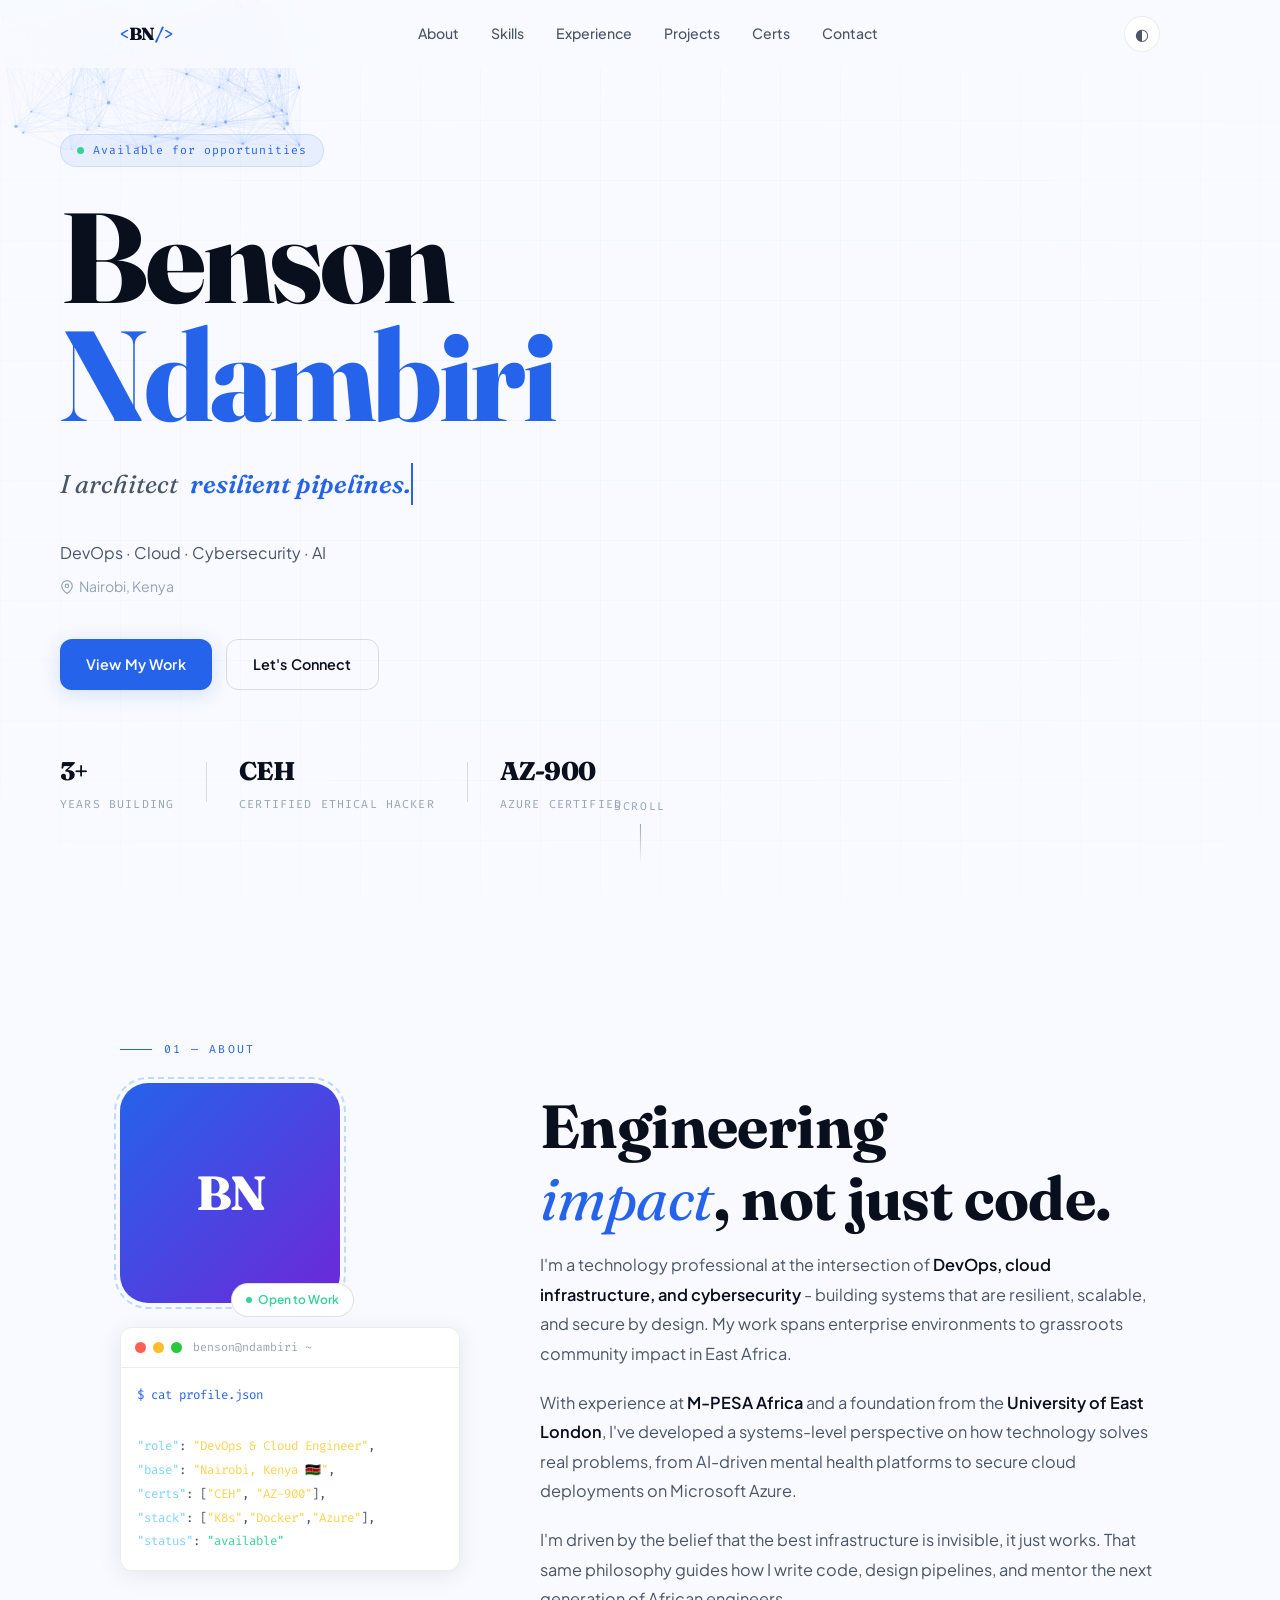
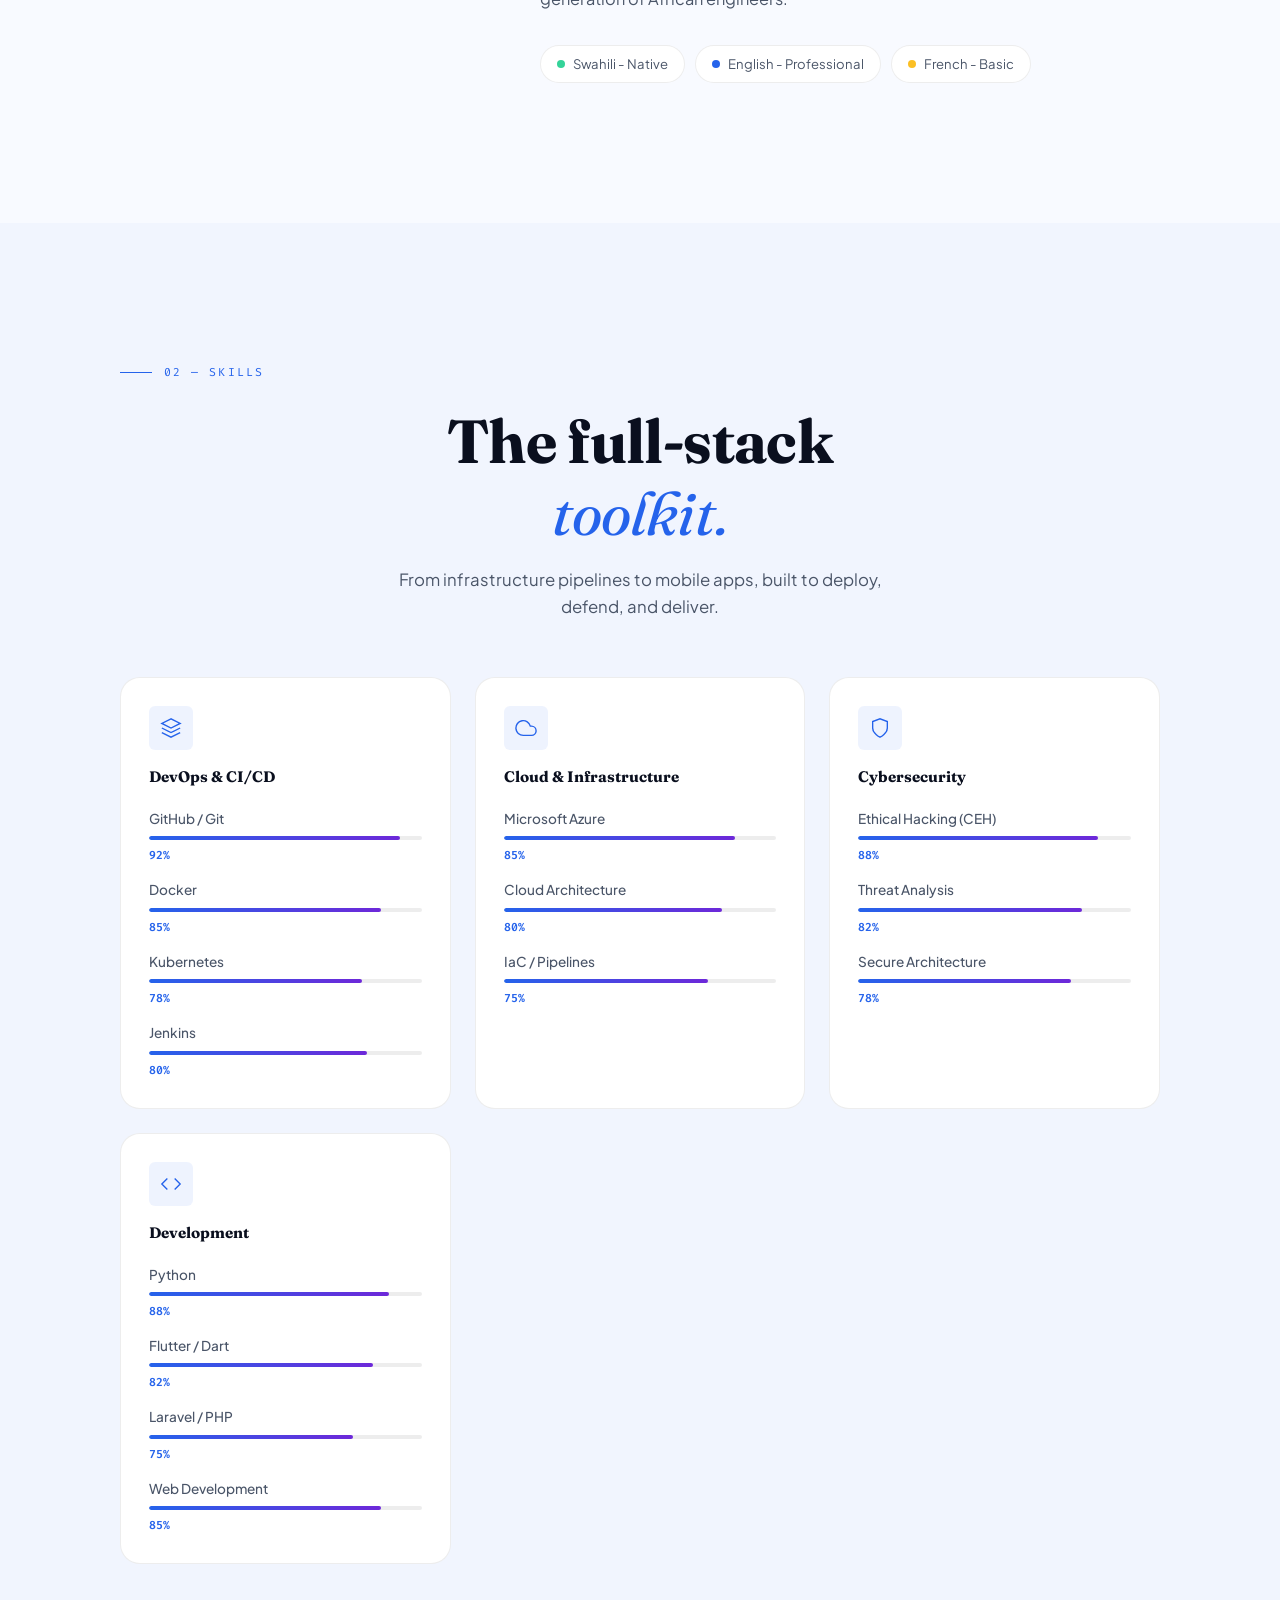
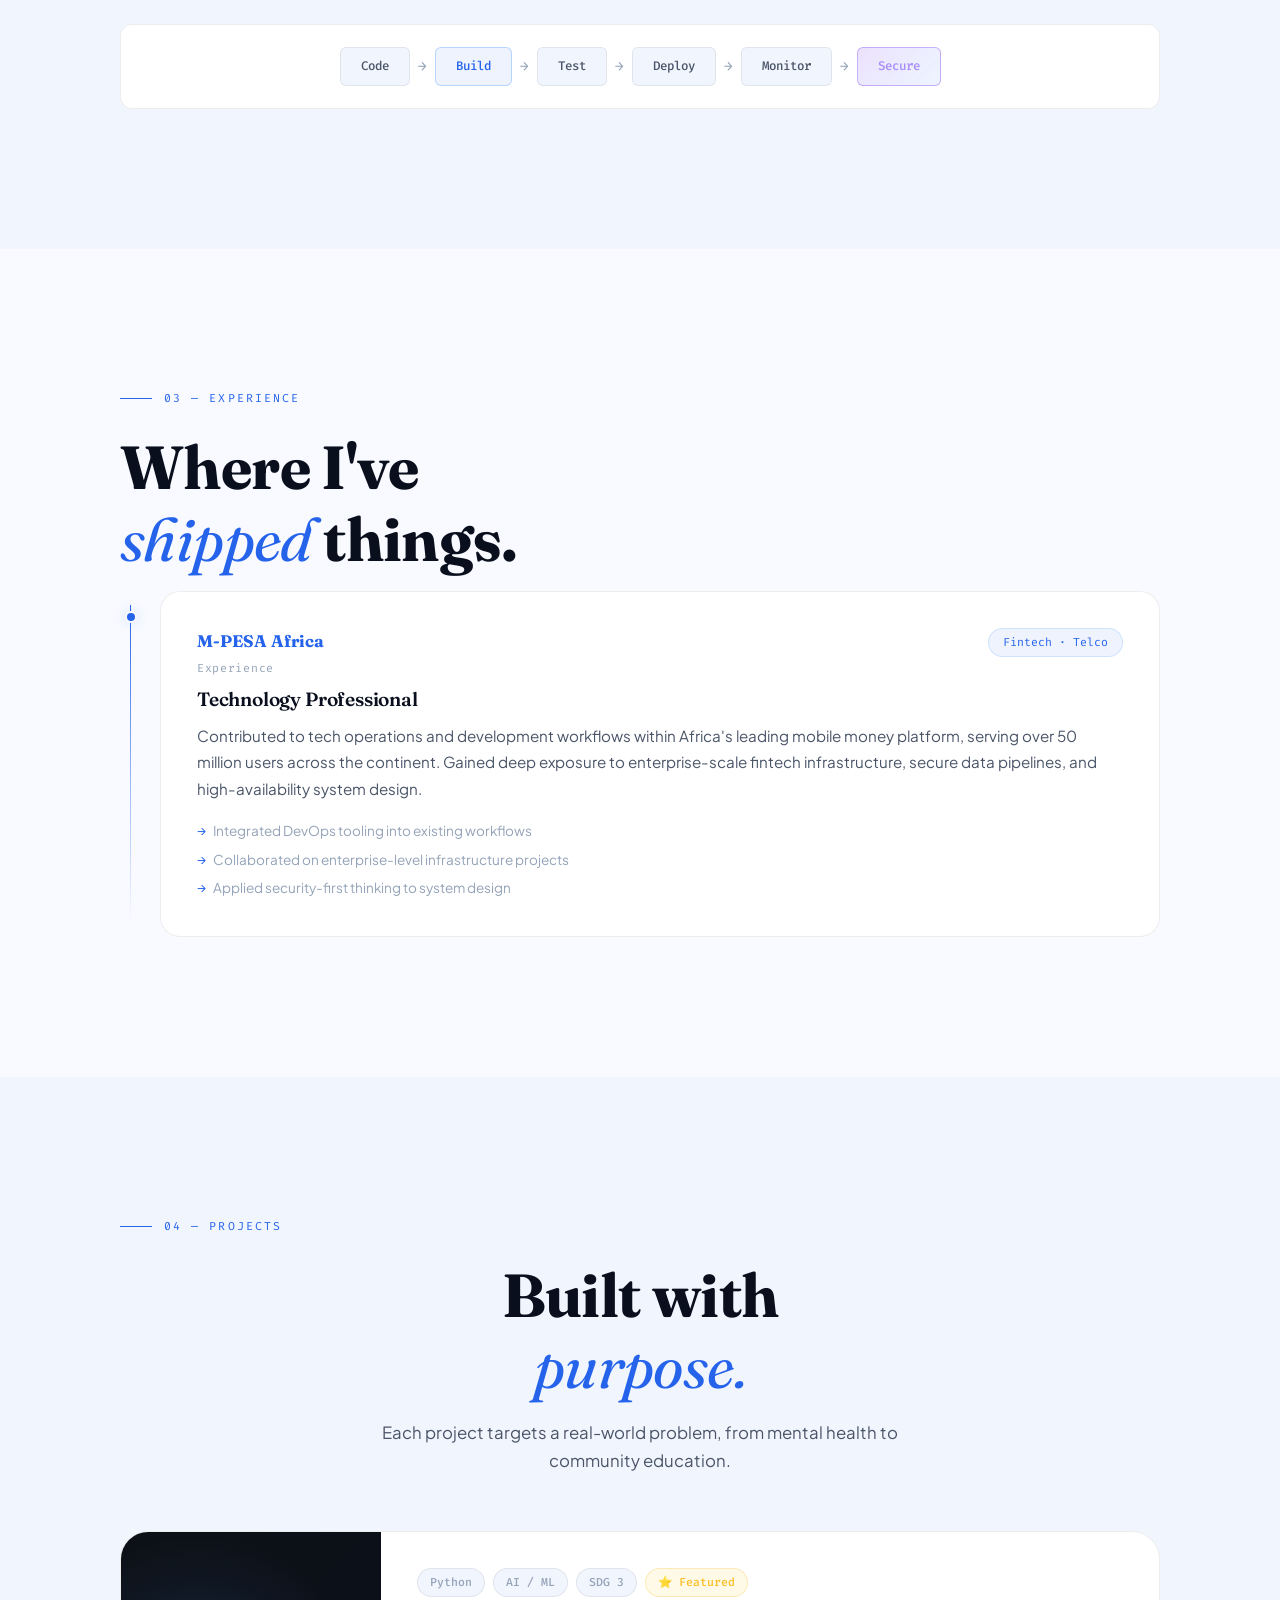
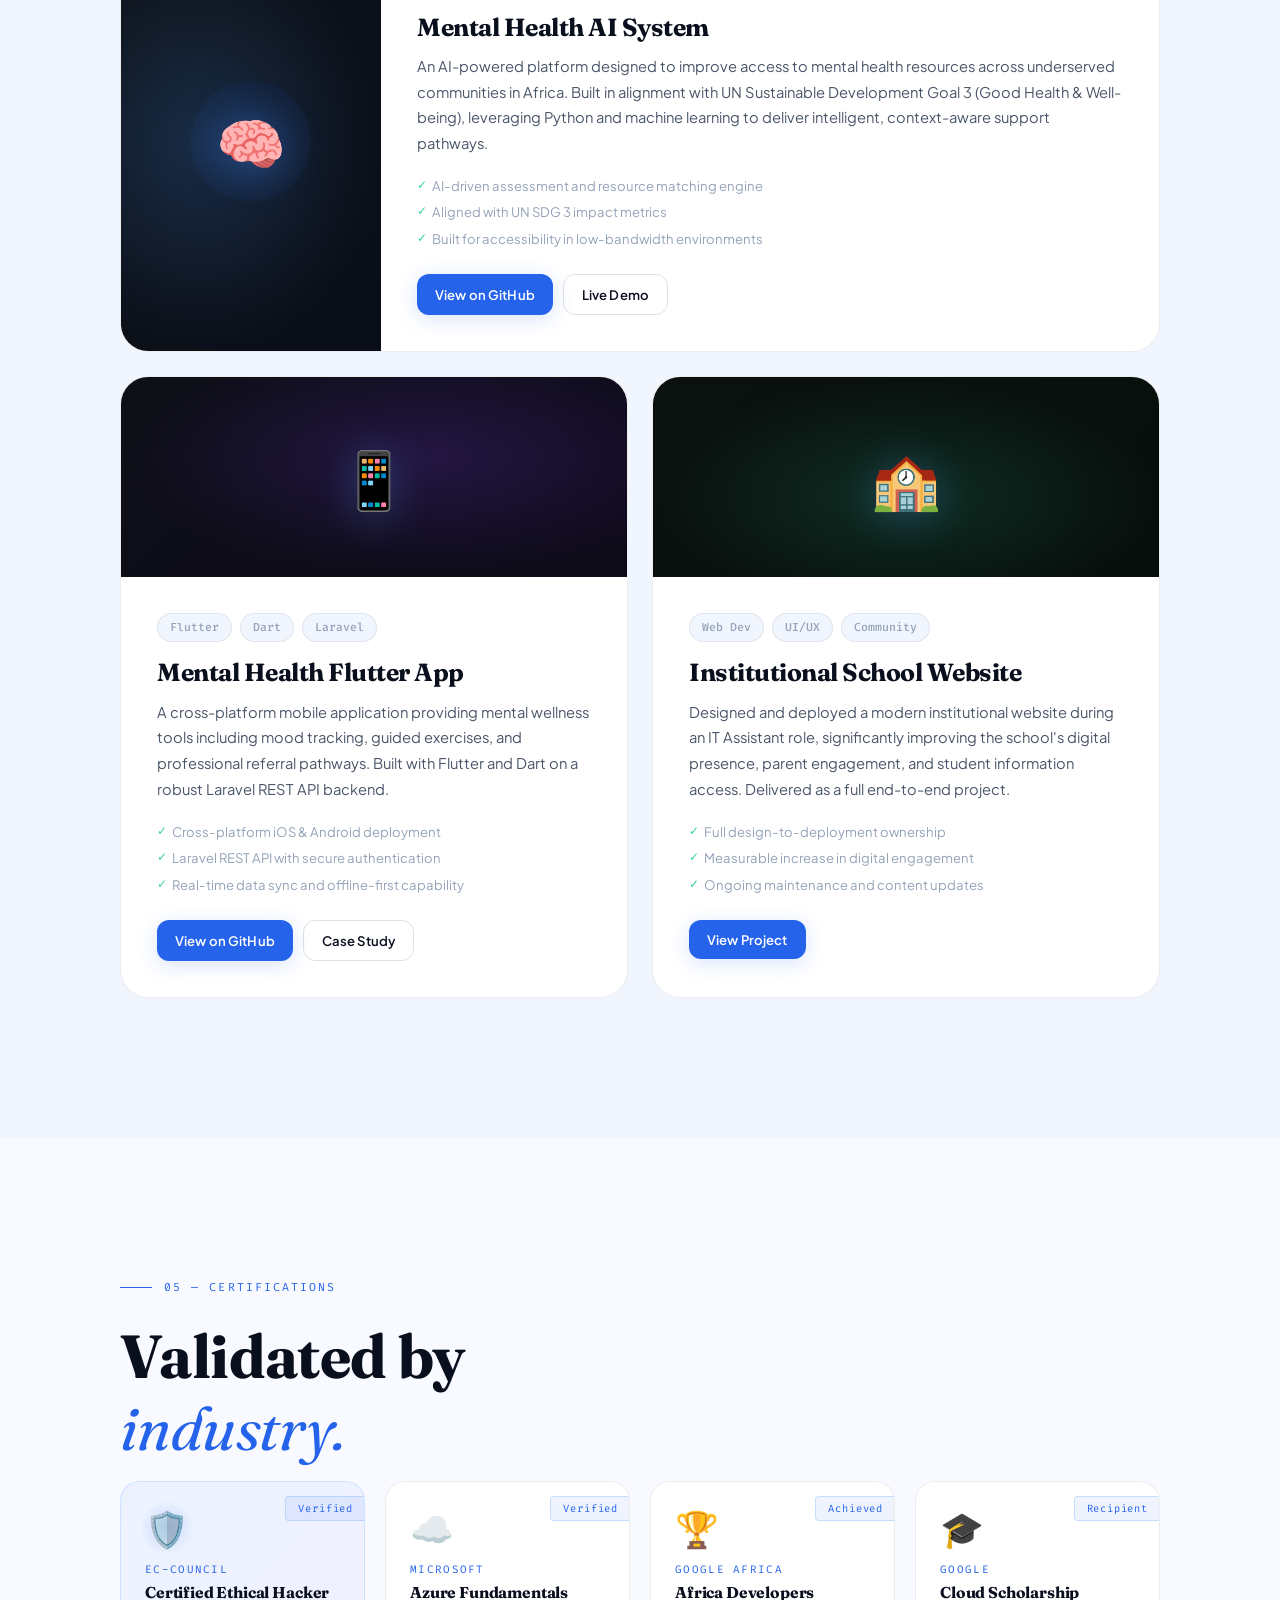
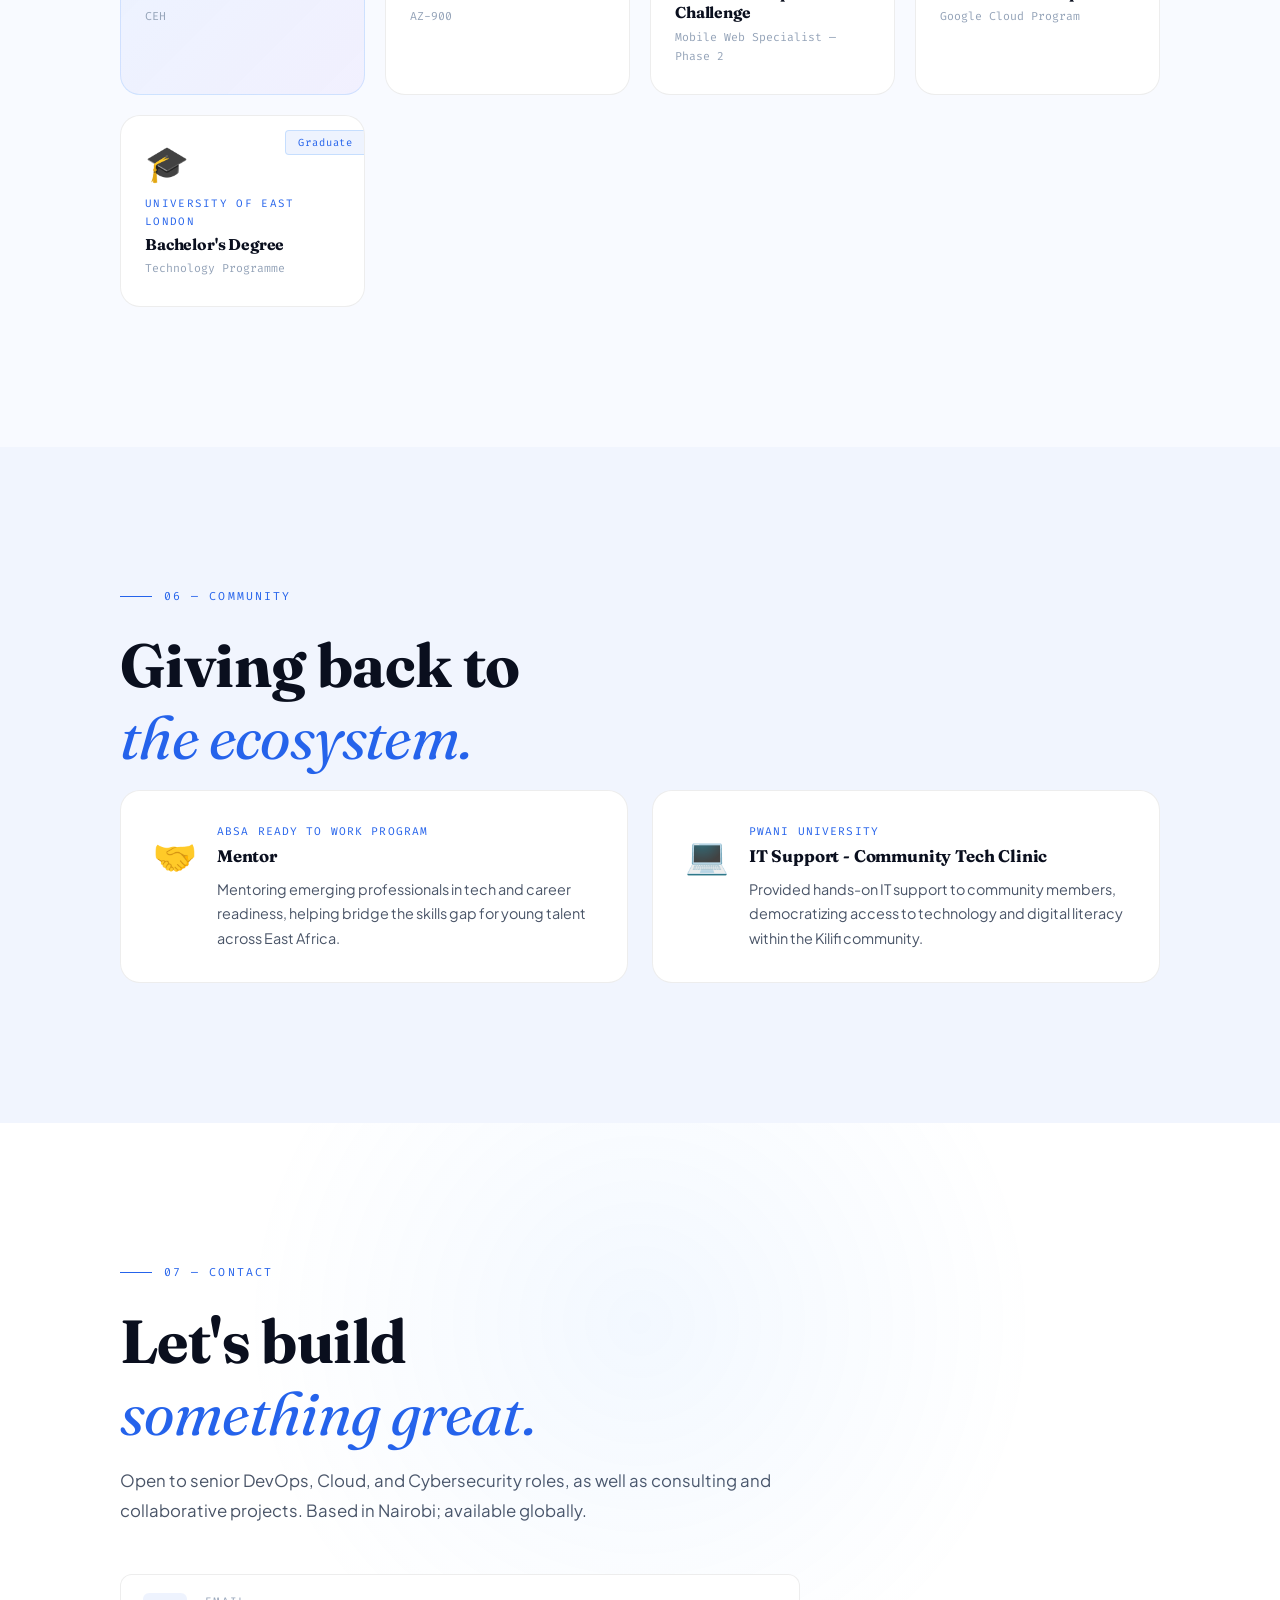
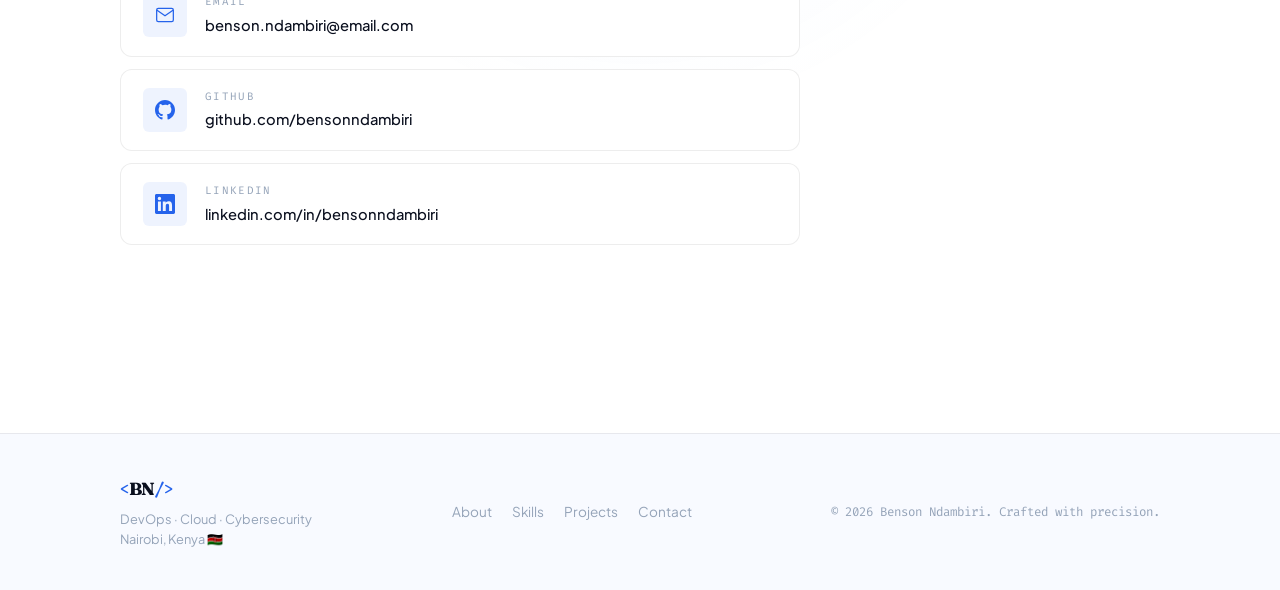
==== commit 98415b05: "Updated website" ====
--- a/index.html
+++ b/index.html
@@ -150,15 +150,15 @@
             I'm a technology professional at the intersection of <strong>DevOps, cloud infrastructure, and cybersecurity</strong> - building systems that are resilient, scalable, and secure by design. My work spans enterprise environments to grassroots community impact in East Africa.
           </p>
           <p class="about-para">
-            With experience at <strong>M-PESA Africa</strong> and a foundation from the <strong>University of East London</strong>, I've developed a systems-level perspective on how technology solves real problems,  from AI-driven mental health platforms to secure cloud deployments on Microsoft Azure.
+            With experience at <strong>M-PESA Africa</strong> and a foundation from the <strong>University of East London</strong>, I've developed a systems-level perspective on how technology solves real problems, from AI-driven mental health platforms to secure cloud deployments on Microsoft Azure.
           </p>
           <p class="about-para">
             I'm driven by the belief that the best infrastructure is invisible, it just works. That same philosophy guides how I write code, design pipelines, and mentor the next generation of African engineers.
           </p>
           <div class="about-langs" role="list" aria-label="Languages spoken">
-            <span class="lang-chip" role="listitem"><span class="lang-level native"></span>Swahili — Native</span>
-            <span class="lang-chip" role="listitem"><span class="lang-level pro"></span>English — Professional</span>
-            <span class="lang-chip" role="listitem"><span class="lang-level basic"></span>French — Basic</span>
+            <span class="lang-chip" role="listitem"><span class="lang-level native"></span>Swahili - Native</span>
+            <span class="lang-chip" role="listitem"><span class="lang-level pro"></span>English - Professional</span>
+            <span class="lang-chip" role="listitem"><span class="lang-level basic"></span>French - Basic</span>
           </div>
         </div>
       </div>
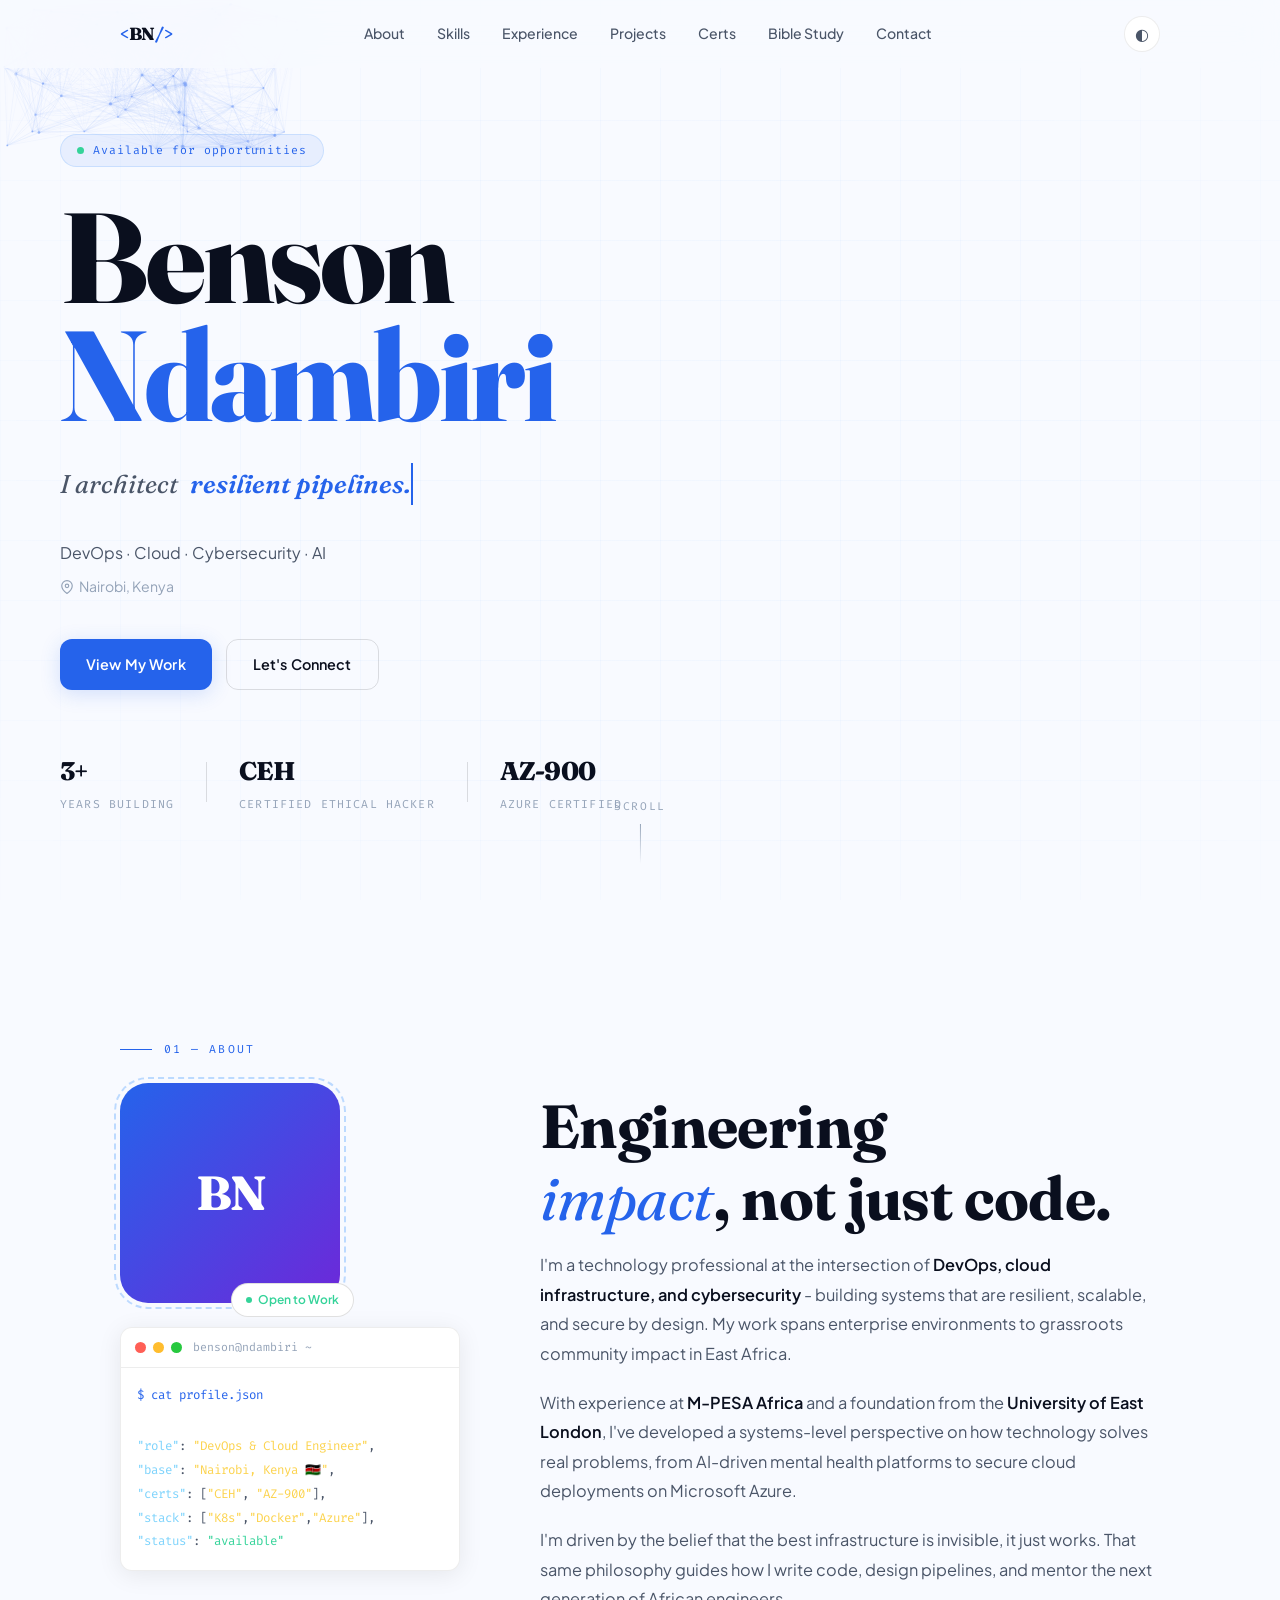
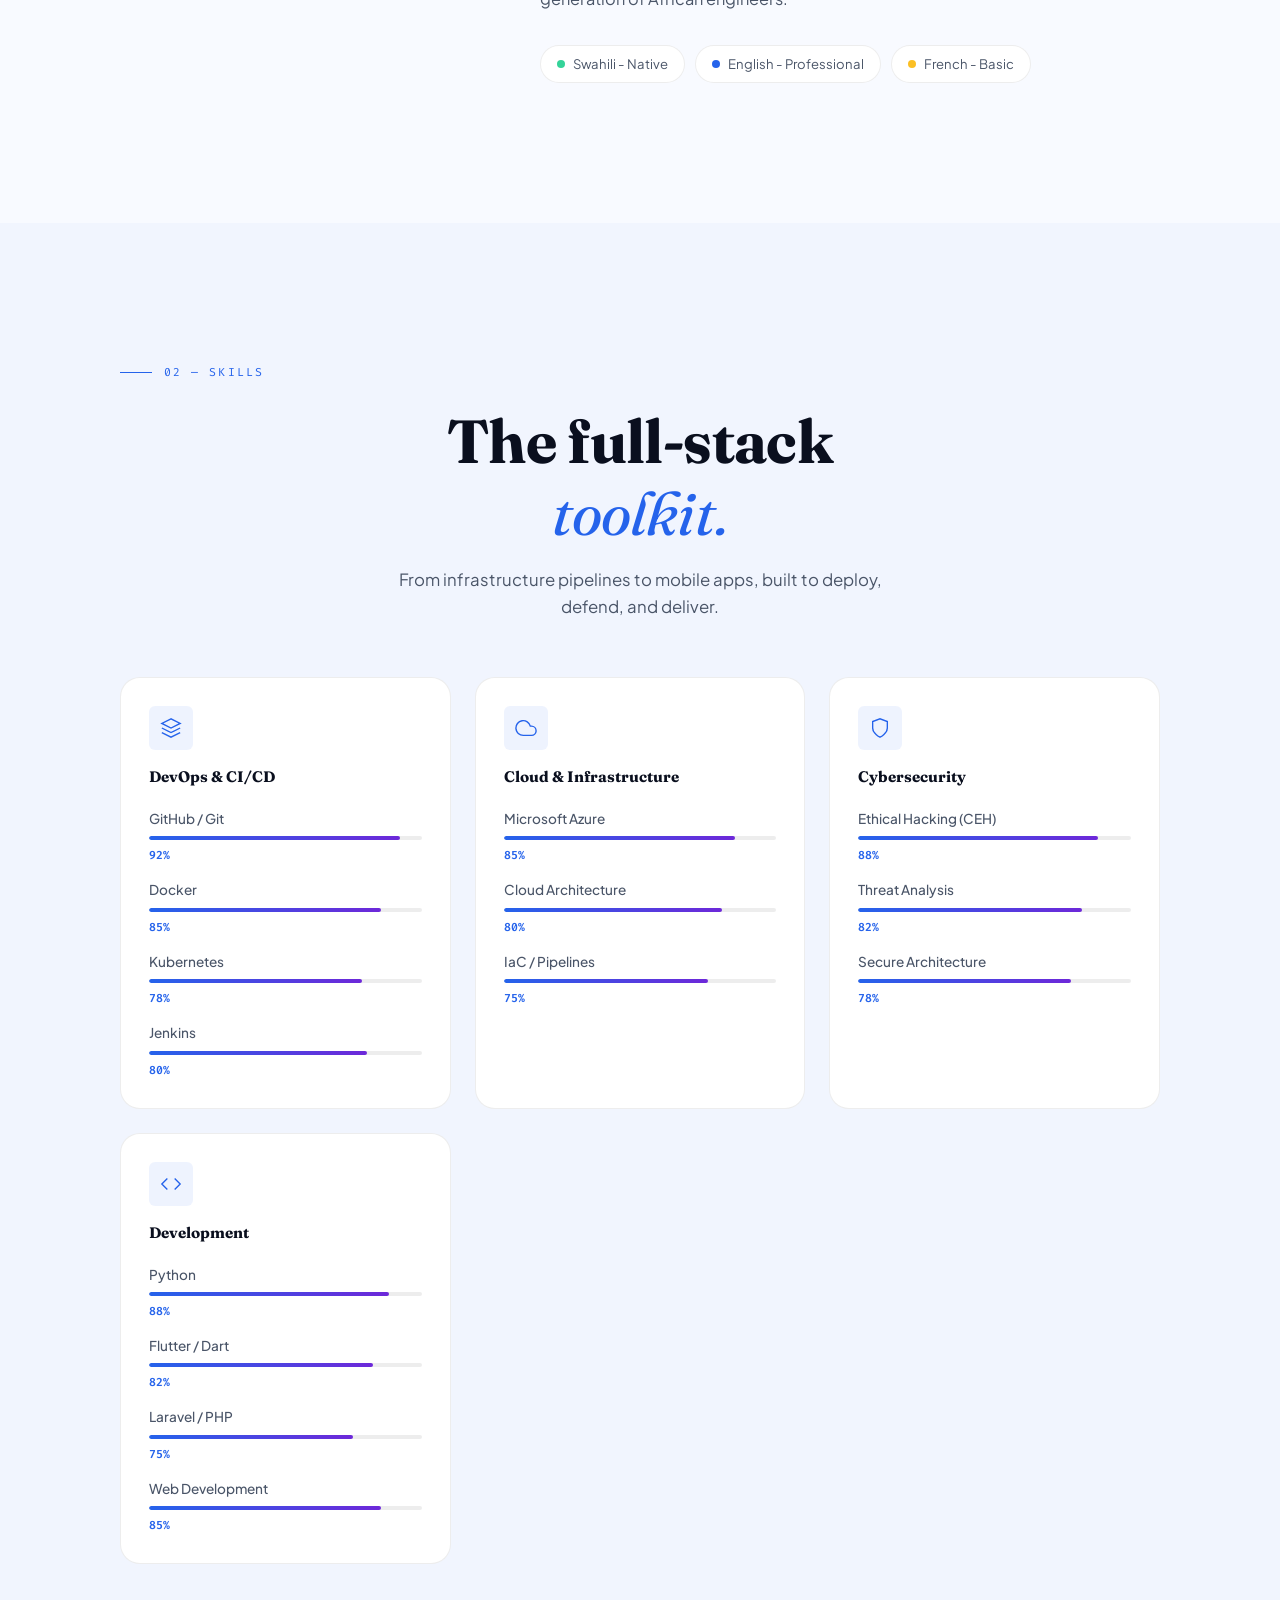
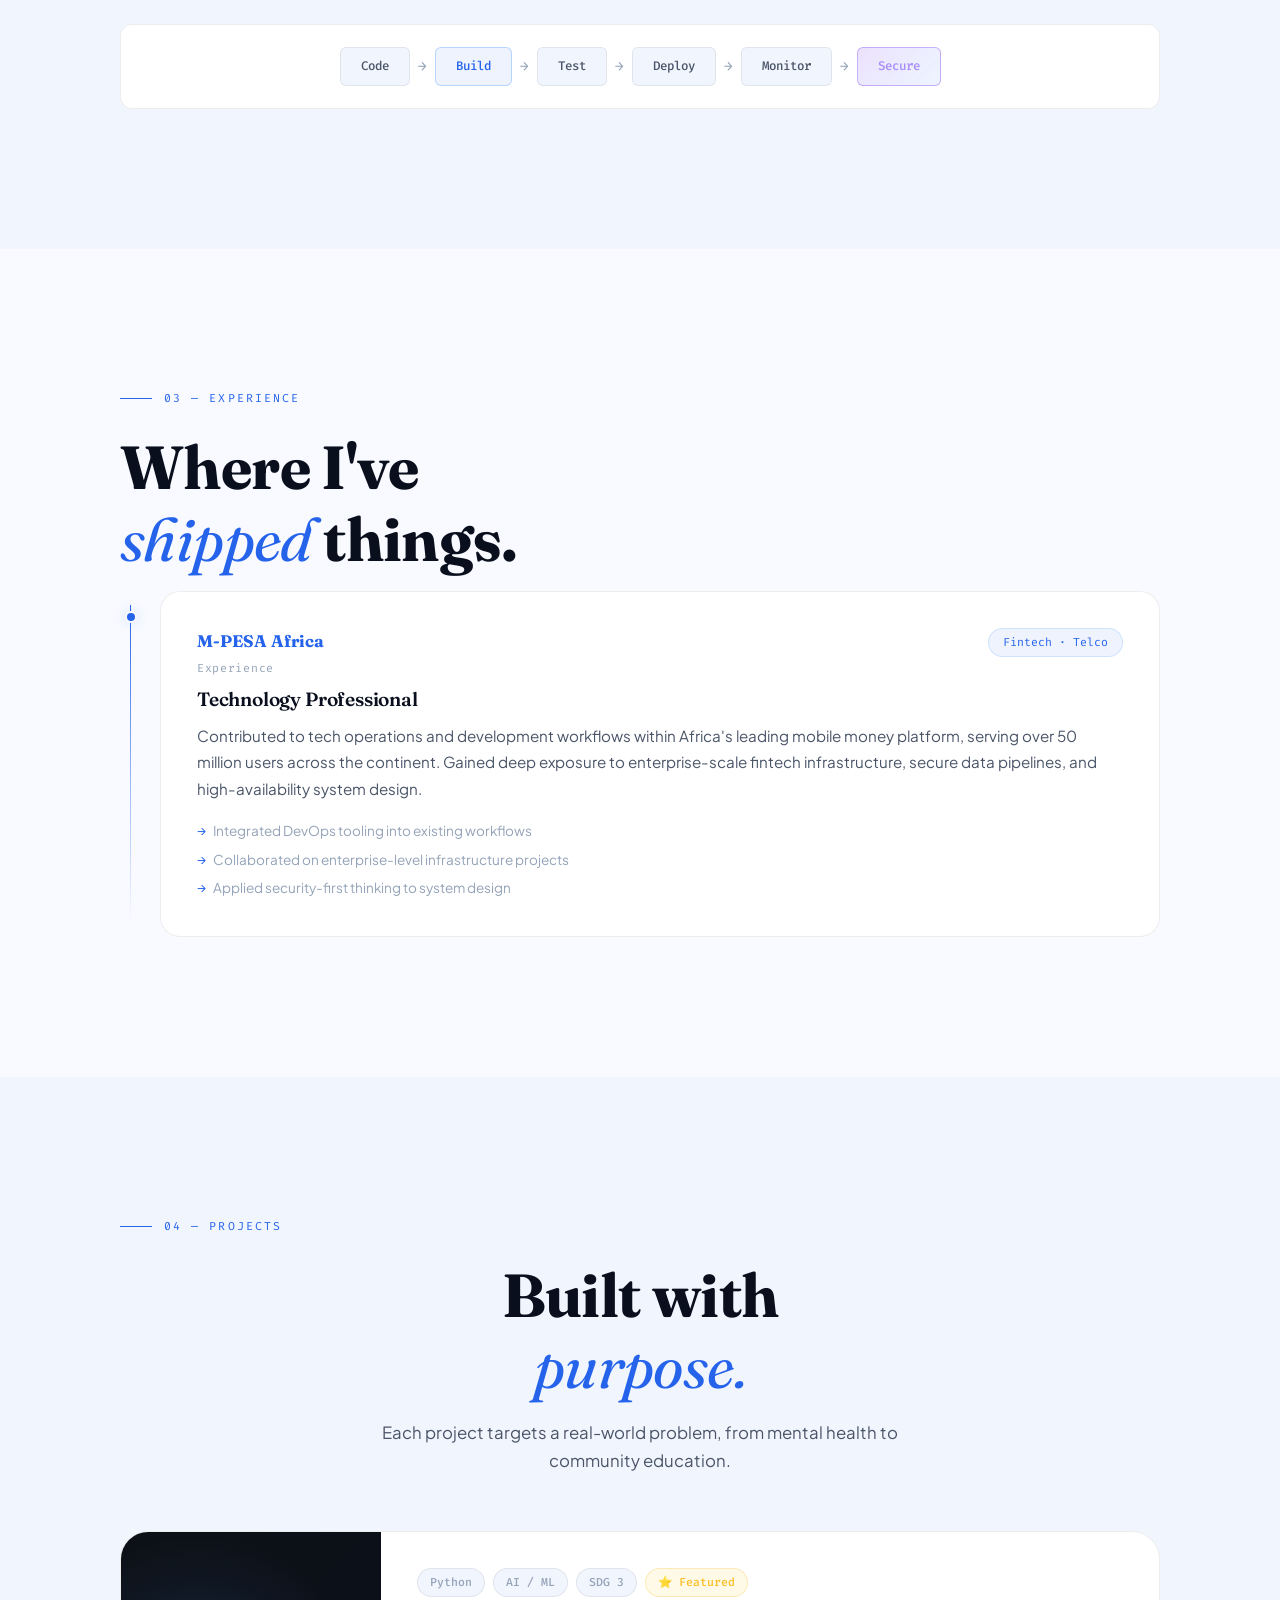
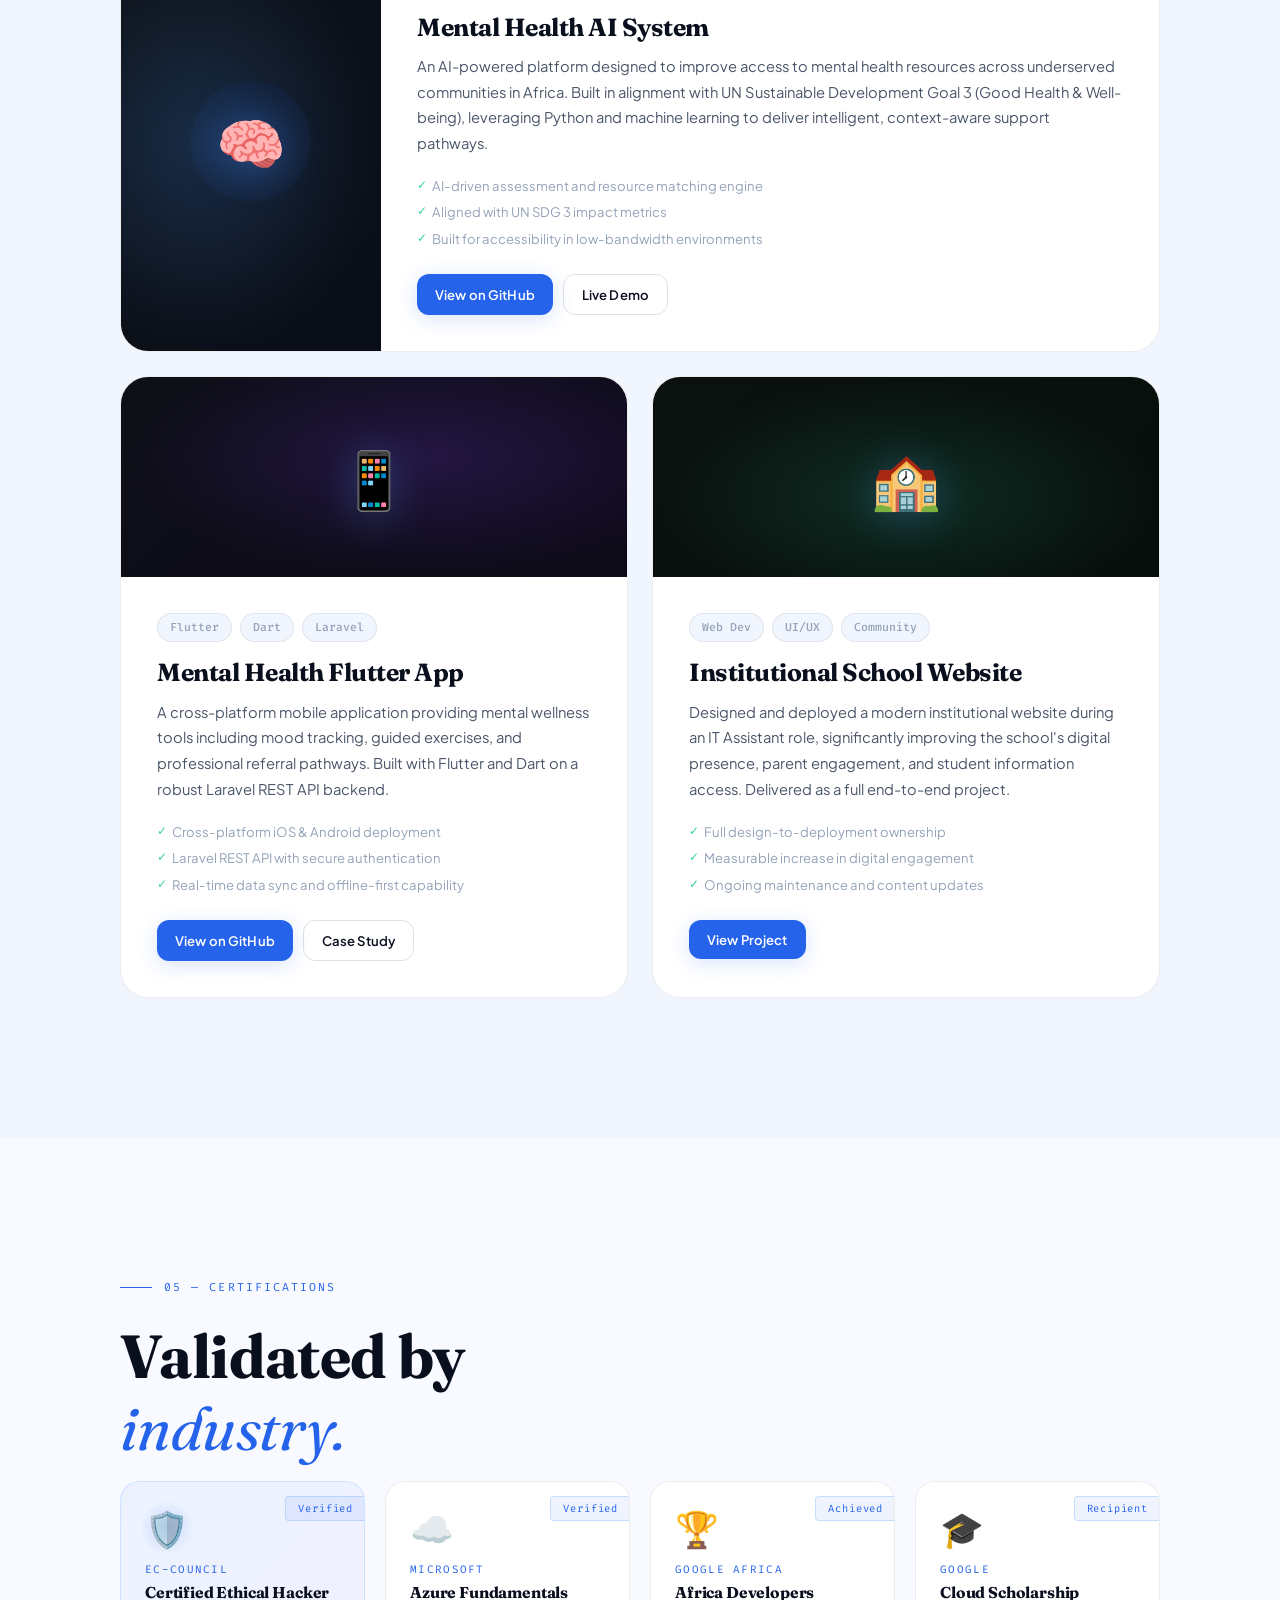
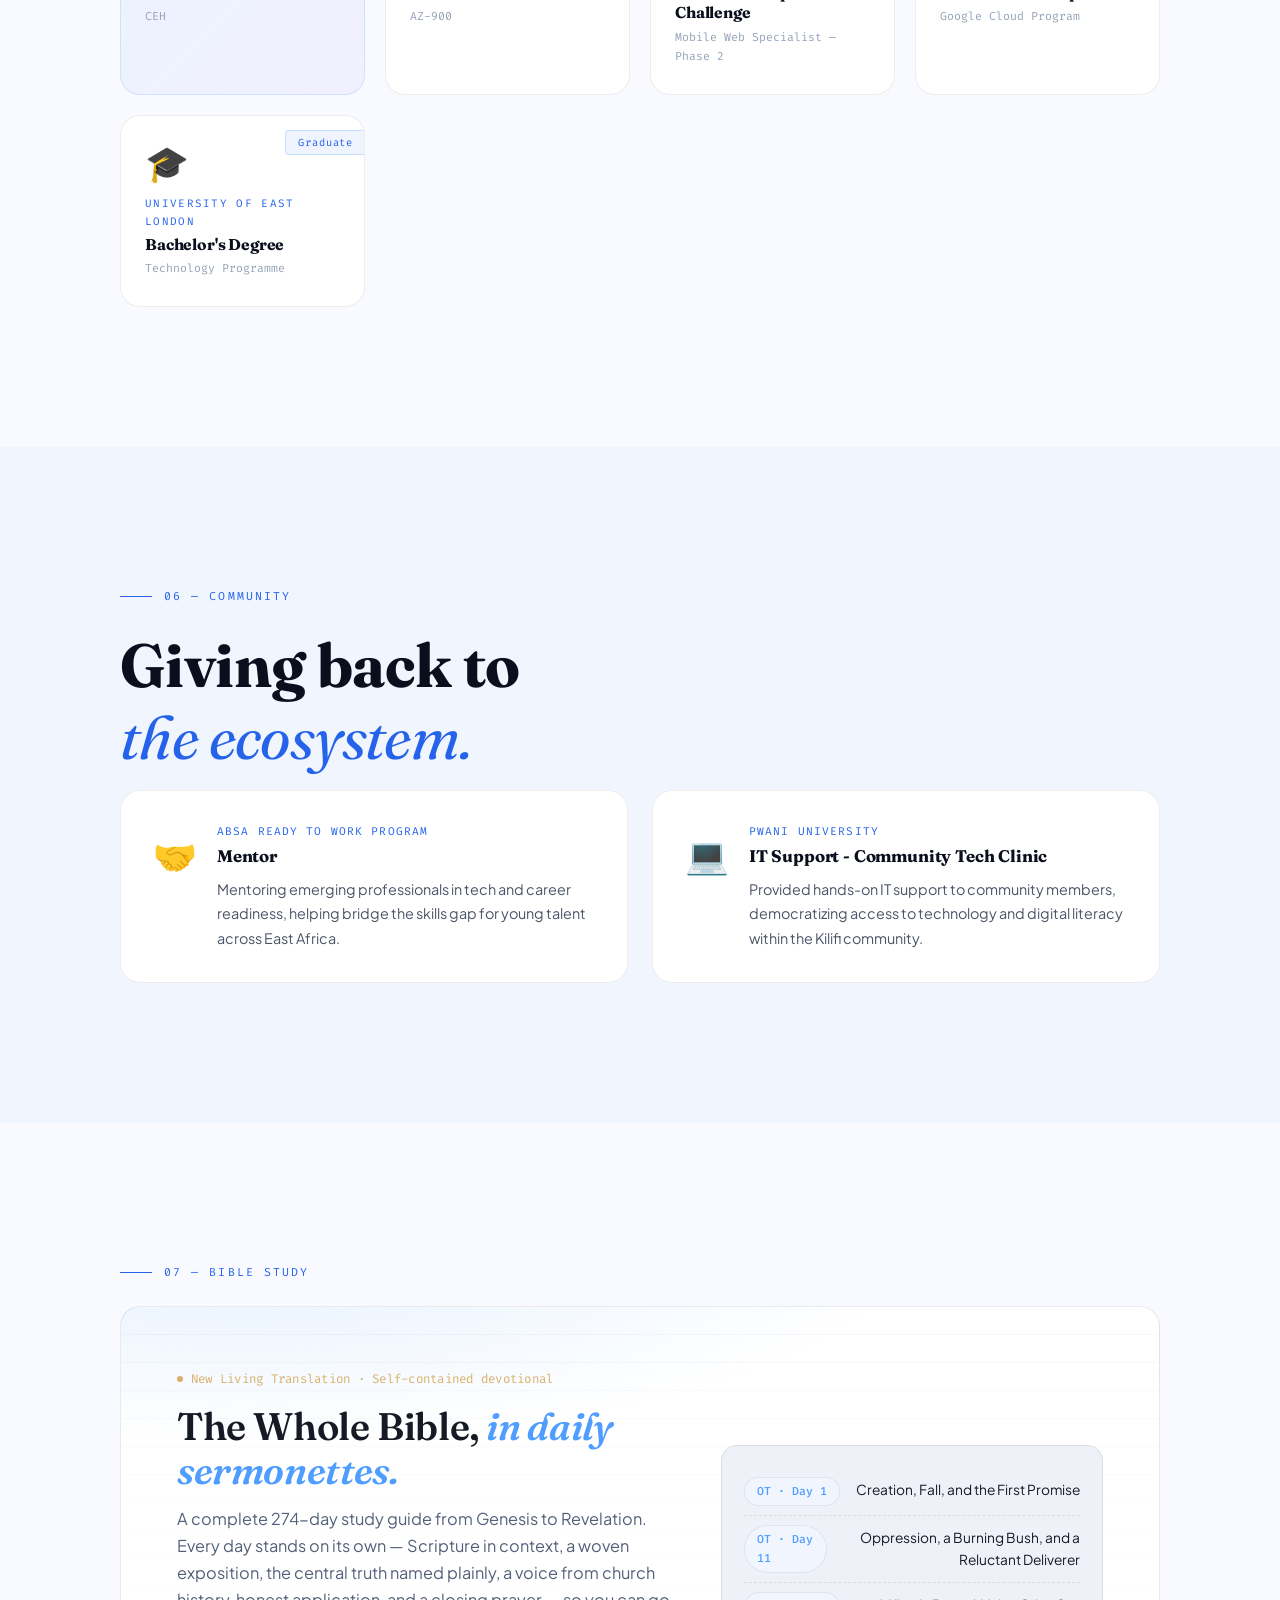
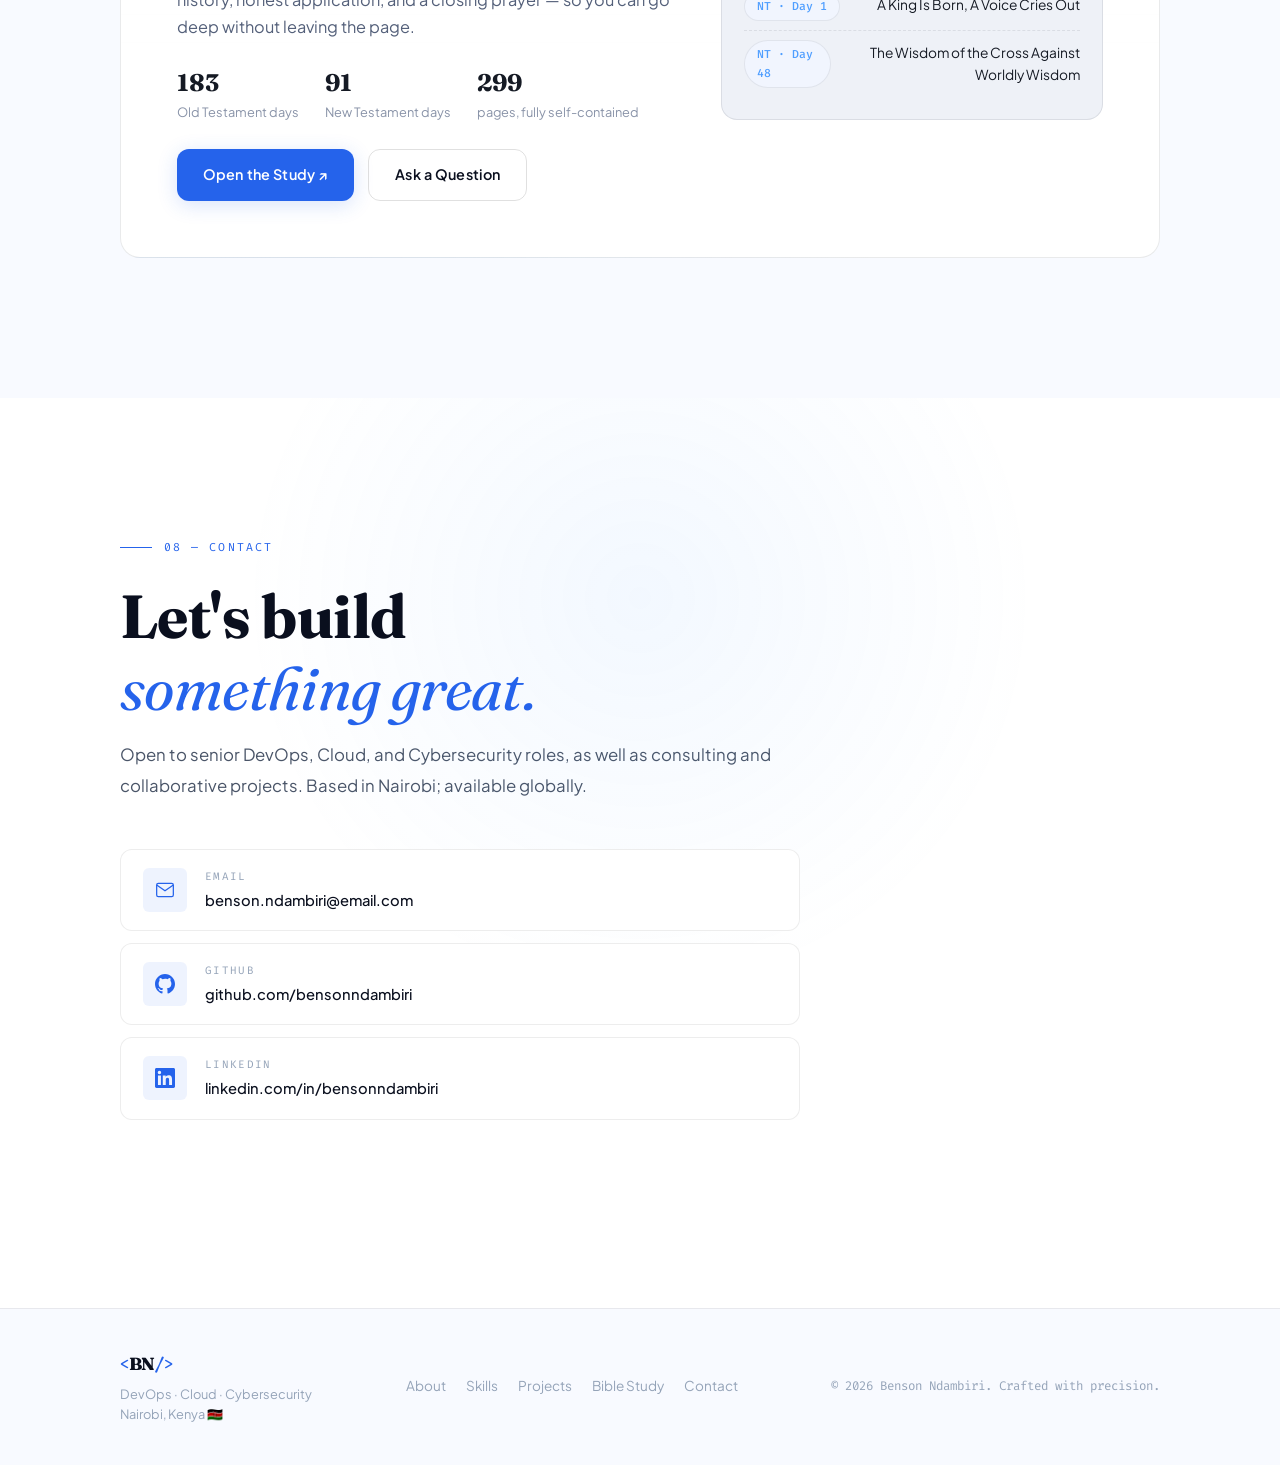
==== commit a431b659: "Bible study material" ====
--- a/index.html
+++ b/index.html
@@ -1,673 +1,687 @@
 <!DOCTYPE html>
 <html lang="en" data-theme="dark">
 <head>
-  <meta charset="UTF-8" />
-  <meta name="viewport" content="width=device-width, initial-scale=1.0" />
-  <meta name="description" content="Benson Ndambiri — DevOps, Cloud & Cybersecurity Engineer based in Nairobi, Kenya. Certified Ethical Hacker, Azure-certified, and builder of impactful tech solutions." />
-  <meta name="keywords" content="DevOps Engineer, Cloud Engineer, Cybersecurity, Nairobi, Kenya, Docker, Kubernetes, Azure, CEH, Python, Flutter" />
-  <meta name="author" content="Benson Ndambiri" />
-  <meta property="og:title" content="Benson Ndambiri | DevOps & Cloud Engineer" />
-  <meta property="og:description" content="Senior DevOps, Cloud & Cybersecurity professional based in Nairobi, Kenya." />
-  <meta property="og:type" content="website" />
-  <meta name="twitter:card" content="summary_large_image" />
-  <meta name="robots" content="index, follow" />
-  <title>Benson Ndambiri | DevOps · Cloud · Cybersecurity</title>
-  <link rel="preconnect" href="https://fonts.googleapis.com" />
-  <link rel="preconnect" href="https://fonts.gstatic.com" crossorigin />
-  <link href="https://fonts.googleapis.com/css2?family=Fraunces:ital,opsz,wght@0,9..144,400;0,9..144,600;0,9..144,700;0,9..144,800;1,9..144,400;1,9..144,700&family=Plus+Jakarta+Sans:wght@300;400;500;600&family=Fira+Code:wght@400;500&display=swap" rel="stylesheet" />
-  <link rel="stylesheet" href="css/style.css" />
-  <link rel="icon" type="image/svg+xml" href="data:image/svg+xml,<svg xmlns='http://www.w3.org/2000/svg' viewBox='0 0 100 100'><text y='.9em' font-size='90'>⚡</text></svg>" />
+<meta charset="UTF-8" />
+<meta name="viewport" content="width=device-width, initial-scale=1.0" />
+<meta name="description" content="Benson Ndambiri — DevOps, Cloud & Cybersecurity Engineer based in Nairobi, Kenya. Certified Ethical Hacker, Azure-certified, and builder of impactful tech solutions." />
+<meta name="keywords" content="DevOps Engineer, Cloud Engineer, Cybersecurity, Nairobi, Kenya, Docker, Kubernetes, Azure, CEH, Python, Flutter" />
+<meta name="author" content="Benson Ndambiri" />
+<meta property="og:title" content="Benson Ndambiri | DevOps & Cloud Engineer" />
+<meta property="og:description" content="Senior DevOps, Cloud & Cybersecurity professional based in Nairobi, Kenya." />
+<meta property="og:type" content="website" />
+<meta name="twitter:card" content="summary_large_image" />
+<meta name="robots" content="index, follow" />
+<title>Benson Ndambiri | DevOps · Cloud · Cybersecurity</title>
+<link rel="preconnect" href="https://fonts.googleapis.com" />
+<link rel="preconnect" href="https://fonts.gstatic.com" crossorigin />
+<link href="https://fonts.googleapis.com/css2?family=Fraunces:ital,opsz,wght@0,9..144,400;0,9..144,600;0,9..144,700;0,9..144,800;1,9..144,400;1,9..144,700&family=Plus+Jakarta+Sans:wght@300;400;500;600&family=Fira+Code:wght@400;500&display=swap" rel="stylesheet" />
+<link rel="stylesheet" href="css/style.css" />
+<link rel="stylesheet" href="css/bible-study.css" />
+<link rel="icon" type="image/svg+xml" href="data:image/svg+xml,<svg xmlns='http://www.w3.org/2000/svg' viewBox='0 0 100 100'><text y='.9em' font-size='90'>⚡</text></svg>" />
 </head>
 <body>
-
-  <!-- ============================================================
-       NAVIGATION
-  ============================================================ -->
-  <nav id="navbar" role="navigation" aria-label="Main navigation">
-    <div class="nav-inner">
-      <a href="#hero" class="nav-logo" aria-label="Benson Ndambiri home">
-        <span class="logo-bracket">&lt;</span>BN<span class="logo-bracket">/&gt;</span>
-      </a>
-      <ul class="nav-links" role="list">
-        <li><a href="#about">About</a></li>
-        <li><a href="#skills">Skills</a></li>
-        <li><a href="#experience">Experience</a></li>
-        <li><a href="#projects">Projects</a></li>
-        <li><a href="#certifications">Certs</a></li>
-        <li><a href="#contact">Contact</a></li>
-      </ul>
-      <div class="nav-actions">
-        <button id="theme-toggle" class="theme-btn" aria-label="Toggle color theme">
-          <span class="theme-icon">◐</span>
-        </button>
-        <button class="nav-hamburger" id="nav-hamburger" aria-label="Open menu" aria-expanded="false">
-          <span></span><span></span><span></span>
-        </button>
-      </div>
-    </div>
-    <!-- Mobile Menu -->
-    <div class="nav-mobile" id="nav-mobile" role="dialog" aria-label="Mobile navigation">
-      <ul role="list">
-        <li><a href="#about" class="mobile-link">About</a></li>
-        <li><a href="#skills" class="mobile-link">Skills</a></li>
-        <li><a href="#experience" class="mobile-link">Experience</a></li>
-        <li><a href="#projects" class="mobile-link">Projects</a></li>
-        <li><a href="#certifications" class="mobile-link">Certifications</a></li>
-        <li><a href="#contact" class="mobile-link">Contact</a></li>
-      </ul>
-    </div>
-  </nav>
-
-  <!-- ============================================================
-       HERO
-  ============================================================ -->
-  <section id="hero" class="hero" aria-label="Introduction">
-    <canvas id="hero-canvas" aria-hidden="true"></canvas>
-    <div class="hero-grid-overlay" aria-hidden="true"></div>
-    <div class="hero-content">
-      <div class="hero-badge">
-        <span class="badge-dot"></span>
-        <span>Available for opportunities</span>
-      </div>
-      <h1 class="hero-name">
-        <span class="hero-name-first reveal-up">Benson</span>
-        <span class="hero-name-last reveal-up delay-1">Ndambiri</span>
-      </h1>
-      <div class="hero-title-line reveal-up delay-2">
-        <span class="title-static">I architect</span>
-        <span class="title-rotating" id="rotating-text" aria-live="polite"></span>
-      </div>
-      <p class="hero-summary reveal-up delay-3">
-        DevOps · Cloud · Cybersecurity · AI<br />
-        <span class="hero-location">
-          <svg width="14" height="14" viewBox="0 0 24 24" fill="none" stroke="currentColor" stroke-width="2" aria-hidden="true"><path d="M21 10c0 7-9 13-9 13s-9-6-9-13a9 9 0 0 1 18 0z"/><circle cx="12" cy="10" r="3"/></svg>
-          Nairobi, Kenya
-        </span>
-      </p>
-      <div class="hero-cta reveal-up delay-4">
-        <a href="#projects" class="btn btn-primary">View My Work</a>
-        <a href="#contact" class="btn btn-ghost">Let's Connect</a>
-      </div>
-      <div class="hero-stats reveal-up delay-5" aria-label="Key statistics">
-        <div class="stat">
-          <span class="stat-num">3+</span>
-          <span class="stat-label">Years Building</span>
-        </div>
-        <div class="stat-divider" aria-hidden="true"></div>
-        <div class="stat">
-          <span class="stat-num">CEH</span>
-          <span class="stat-label">Certified Ethical Hacker</span>
-        </div>
-        <div class="stat-divider" aria-hidden="true"></div>
-        <div class="stat">
-          <span class="stat-num">AZ-900</span>
-          <span class="stat-label">Azure Certified</span>
-        </div>
-      </div>
-    </div>
-    <div class="hero-scroll-hint" aria-label="Scroll down">
-      <span>Scroll</span>
-      <div class="scroll-line"></div>
-    </div>
-  </section>
-
-  <!-- ============================================================
-       ABOUT
-  ============================================================ -->
-  <section id="about" class="section" aria-label="About Benson">
-    <div class="container">
-      <div class="section-label">
-        <span class="label-line" aria-hidden="true"></span>
-        <span>01 — About</span>
-      </div>
-      <div class="about-grid">
-        <div class="about-visual">
-          <div class="avatar-frame">
-            <div class="avatar-placeholder" aria-label="Profile photo placeholder">BN</div>
-            <div class="avatar-ring" aria-hidden="true"></div>
-            <div class="avatar-tag" aria-hidden="true">
-              <span class="tag-dot"></span>Open to Work
-            </div>
-          </div>
-          <div class="about-terminal" aria-label="Quick facts terminal" role="complementary">
-            <div class="terminal-bar" aria-hidden="true">
-              <span class="t-dot red"></span>
-              <span class="t-dot yellow"></span>
-              <span class="t-dot green"></span>
-              <span class="t-title">benson@ndambiri ~ </span>
-            </div>
-            <pre class="terminal-body" aria-label="Profile summary in terminal format"><span class="t-cmd">$ cat profile.json</span>
+<!-- ============================================================
+NAVIGATION
+============================================================ -->
+<nav id="navbar" role="navigation" aria-label="Main navigation">
+<div class="nav-inner">
+<a href="#hero" class="nav-logo" aria-label="Benson Ndambiri home">
+<span class="logo-bracket">&lt;</span>BN<span class="logo-bracket">/&gt;</span>
+</a>
+<ul class="nav-links" role="list">
+<li><a href="#about">About</a></li>
+<li><a href="#skills">Skills</a></li>
+<li><a href="#experience">Experience</a></li>
+<li><a href="#projects">Projects</a></li>
+<li><a href="#certifications">Certs</a></li>
+<li><a href="bible-study.html" target="_blank" rel="noopener noreferrer">Bible Study</a></li>
+<li><a href="#contact">Contact</a></li>
+</ul>
+<div class="nav-actions">
+<button id="theme-toggle" class="theme-btn" aria-label="Toggle color theme">
+<span class="theme-icon">◐</span>
+</button>
+<button class="nav-hamburger" id="nav-hamburger" aria-label="Open menu" aria-expanded="false">
+<span></span><span></span><span></span>
+</button>
+</div>
+</div>
+<!-- Mobile Menu -->
+<div class="nav-mobile" id="nav-mobile" role="dialog" aria-label="Mobile navigation">
+<ul role="list">
+<li><a href="#about" class="mobile-link">About</a></li>
+<li><a href="#skills" class="mobile-link">Skills</a></li>
+<li><a href="#experience" class="mobile-link">Experience</a></li>
+<li><a href="#projects" class="mobile-link">Projects</a></li>
+<li><a href="#certifications" class="mobile-link">Certifications</a></li>
+<li><a href="bible-study.html" class="mobile-link" target="_blank" rel="noopener noreferrer">Bible Study ↗</a></li>
+<li><a href="#contact" class="mobile-link">Contact</a></li>
+</ul>
+</div>
+</nav>
+
+<!-- ============================================================
+HERO
+============================================================ -->
+<section id="hero" class="hero" aria-label="Introduction">
+<canvas id="hero-canvas" aria-hidden="true"></canvas>
+<div class="hero-grid-overlay" aria-hidden="true"></div>
+<div class="hero-content">
+<div class="hero-badge">
+<span class="badge-dot"></span>
+<span>Available for opportunities</span>
+</div>
+<h1 class="hero-name">
+<span class="hero-name-first reveal-up">Benson</span>
+<span class="hero-name-last reveal-up delay-1">Ndambiri</span>
+</h1>
+<div class="hero-title-line reveal-up delay-2">
+<span class="title-static">I architect</span>
+<span class="title-rotating" id="rotating-text" aria-live="polite"></span>
+</div>
+<p class="hero-summary reveal-up delay-3">
+DevOps · Cloud · Cybersecurity · AI<br />
+<span class="hero-location">
+<svg width="14" height="14" viewBox="0 0 24 24" fill="none" stroke="currentColor" stroke-width="2" aria-hidden="true"><path d="M21 10c0 7-9 13-9 13s-9-6-9-13a9 9 0 0 1 18 0z"/><circle cx="12" cy="10" r="3"/></svg>
+Nairobi, Kenya
+</span>
+</p>
+<div class="hero-cta reveal-up delay-4">
+<a href="#projects" class="btn btn-primary">View My Work</a>
+<a href="#contact" class="btn btn-ghost">Let's Connect</a>
+</div>
+<div class="hero-stats reveal-up delay-5" aria-label="Key statistics">
+<div class="stat">
+<span class="stat-num">3+</span>
+<span class="stat-label">Years Building</span>
+</div>
+<div class="stat-divider" aria-hidden="true"></div>
+<div class="stat">
+<span class="stat-num">CEH</span>
+<span class="stat-label">Certified Ethical Hacker</span>
+</div>
+<div class="stat-divider" aria-hidden="true"></div>
+<div class="stat">
+<span class="stat-num">AZ-900</span>
+<span class="stat-label">Azure Certified</span>
+</div>
+</div>
+</div>
+<div class="hero-scroll-hint" aria-label="Scroll down">
+<span>Scroll</span>
+<div class="scroll-line"></div>
+</div>
+</section>
+
+<!-- ============================================================
+ABOUT
+============================================================ -->
+<section id="about" class="section" aria-label="About Benson">
+<div class="container">
+<div class="section-label">
+<span class="label-line" aria-hidden="true"></span>
+<span>01 — About</span>
+</div>
+<div class="about-grid">
+<div class="about-visual">
+<div class="avatar-frame">
+<div class="avatar-placeholder" aria-label="Profile photo placeholder">BN</div>
+<div class="avatar-ring" aria-hidden="true"></div>
+<div class="avatar-tag" aria-hidden="true">
+<span class="tag-dot"></span>Open to Work
+</div>
+</div>
+<div class="about-terminal" aria-label="Quick facts terminal" role="complementary">
+<div class="terminal-bar" aria-hidden="true">
+<span class="t-dot red"></span>
+<span class="t-dot yellow"></span>
+<span class="t-dot green"></span>
+<span class="t-title">benson@ndambiri ~ </span>
+</div>
+<pre class="terminal-body" aria-label="Profile summary in terminal format"><span class="t-cmd">$ cat profile.json</span>
 <span class="t-key">"role"</span>: <span class="t-val">"DevOps &amp; Cloud Engineer"</span>,
 <span class="t-key">"base"</span>: <span class="t-val">"Nairobi, Kenya 🇰🇪"</span>,
 <span class="t-key">"certs"</span>: [<span class="t-val">"CEH"</span>, <span class="t-val">"AZ-900"</span>],
 <span class="t-key">"stack"</span>: [<span class="t-val">"K8s"</span>,<span class="t-val">"Docker"</span>,<span class="t-val">"Azure"</span>],
 <span class="t-key">"status"</span>: <span class="t-green">"available"</span></pre>
-          </div>
-        </div>
-        <div class="about-text">
-          <h2 class="section-heading">Engineering<br /><em>impact</em>, not just code.</h2>
-          <p class="about-para">
-            I'm a technology professional at the intersection of <strong>DevOps, cloud infrastructure, and cybersecurity</strong> - building systems that are resilient, scalable, and secure by design. My work spans enterprise environments to grassroots community impact in East Africa.
-          </p>
-          <p class="about-para">
-            With experience at <strong>M-PESA Africa</strong> and a foundation from the <strong>University of East London</strong>, I've developed a systems-level perspective on how technology solves real problems, from AI-driven mental health platforms to secure cloud deployments on Microsoft Azure.
-          </p>
-          <p class="about-para">
-            I'm driven by the belief that the best infrastructure is invisible, it just works. That same philosophy guides how I write code, design pipelines, and mentor the next generation of African engineers.
-          </p>
-          <div class="about-langs" role="list" aria-label="Languages spoken">
-            <span class="lang-chip" role="listitem"><span class="lang-level native"></span>Swahili - Native</span>
-            <span class="lang-chip" role="listitem"><span class="lang-level pro"></span>English - Professional</span>
-            <span class="lang-chip" role="listitem"><span class="lang-level basic"></span>French - Basic</span>
-          </div>
-        </div>
-      </div>
-    </div>
-  </section>
-
-  <!-- ============================================================
-       SKILLS
-  ============================================================ -->
-  <section id="skills" class="section section-alt" aria-label="Technical skills">
-    <div class="container">
-      <div class="section-label">
-        <span class="label-line" aria-hidden="true"></span>
-        <span>02 — Skills</span>
-      </div>
-      <h2 class="section-heading center">The full-stack<br /><em>toolkit.</em></h2>
-      <p class="section-sub center">From infrastructure pipelines to mobile apps, built to deploy, defend, and deliver.</p>
-
-      <div class="skills-grid">
-
-        <div class="skill-card" data-category="devops">
-          <div class="skill-card-icon" aria-hidden="true">
-            <svg viewBox="0 0 24 24" fill="none" stroke="currentColor" stroke-width="1.5"><path d="M12 2L2 7l10 5 10-5-10-5z"/><path d="M2 17l10 5 10-5"/><path d="M2 12l10 5 10-5"/></svg>
-          </div>
-          <h3 class="skill-card-title">DevOps & CI/CD</h3>
-          <ul class="skill-list" role="list">
-            <li class="skill-item">
-              <span class="skill-name">GitHub / Git</span>
-              <div class="skill-bar" role="progressbar" aria-valuenow="92" aria-valuemin="0" aria-valuemax="100" aria-label="GitHub proficiency 92%">
-                <div class="skill-fill" data-width="92"></div>
-              </div>
-              <span class="skill-pct">92%</span>
-            </li>
-            <li class="skill-item">
-              <span class="skill-name">Docker</span>
-              <div class="skill-bar" role="progressbar" aria-valuenow="85" aria-valuemin="0" aria-valuemax="100" aria-label="Docker proficiency 85%">
-                <div class="skill-fill" data-width="85"></div>
-              </div>
-              <span class="skill-pct">85%</span>
-            </li>
-            <li class="skill-item">
-              <span class="skill-name">Kubernetes</span>
-              <div class="skill-bar" role="progressbar" aria-valuenow="78" aria-valuemin="0" aria-valuemax="100" aria-label="Kubernetes proficiency 78%">
-                <div class="skill-fill" data-width="78"></div>
-              </div>
-              <span class="skill-pct">78%</span>
-            </li>
-            <li class="skill-item">
-              <span class="skill-name">Jenkins</span>
-              <div class="skill-bar" role="progressbar" aria-valuenow="80" aria-valuemin="0" aria-valuemax="100" aria-label="Jenkins proficiency 80%">
-                <div class="skill-fill" data-width="80"></div>
-              </div>
-              <span class="skill-pct">80%</span>
-            </li>
-          </ul>
-        </div>
-
-        <div class="skill-card" data-category="cloud">
-          <div class="skill-card-icon" aria-hidden="true">
-            <svg viewBox="0 0 24 24" fill="none" stroke="currentColor" stroke-width="1.5"><path d="M18 10h-1.26A8 8 0 1 0 9 20h9a5 5 0 0 0 0-10z"/></svg>
-          </div>
-          <h3 class="skill-card-title">Cloud & Infrastructure</h3>
-          <ul class="skill-list" role="list">
-            <li class="skill-item">
-              <span class="skill-name">Microsoft Azure</span>
-              <div class="skill-bar" role="progressbar" aria-valuenow="85" aria-valuemin="0" aria-valuemax="100">
-                <div class="skill-fill" data-width="85"></div>
-              </div>
-              <span class="skill-pct">85%</span>
-            </li>
-            <li class="skill-item">
-              <span class="skill-name">Cloud Architecture</span>
-              <div class="skill-bar" role="progressbar" aria-valuenow="80" aria-valuemin="0" aria-valuemax="100">
-                <div class="skill-fill" data-width="80"></div>
-              </div>
-              <span class="skill-pct">80%</span>
-            </li>
-            <li class="skill-item">
-              <span class="skill-name">IaC / Pipelines</span>
-              <div class="skill-bar" role="progressbar" aria-valuenow="75" aria-valuemin="0" aria-valuemax="100">
-                <div class="skill-fill" data-width="75"></div>
-              </div>
-              <span class="skill-pct">75%</span>
-            </li>
-          </ul>
-        </div>
-
-        <div class="skill-card" data-category="security">
-          <div class="skill-card-icon" aria-hidden="true">
-            <svg viewBox="0 0 24 24" fill="none" stroke="currentColor" stroke-width="1.5"><path d="M12 22s8-4 8-10V5l-8-3-8 3v7c0 6 8 10 8 10z"/></svg>
-          </div>
-          <h3 class="skill-card-title">Cybersecurity</h3>
-          <ul class="skill-list" role="list">
-            <li class="skill-item">
-              <span class="skill-name">Ethical Hacking (CEH)</span>
-              <div class="skill-bar" role="progressbar" aria-valuenow="88" aria-valuemin="0" aria-valuemax="100">
-                <div class="skill-fill" data-width="88"></div>
-              </div>
-              <span class="skill-pct">88%</span>
-            </li>
-            <li class="skill-item">
-              <span class="skill-name">Threat Analysis</span>
-              <div class="skill-bar" role="progressbar" aria-valuenow="82" aria-valuemin="0" aria-valuemax="100">
-                <div class="skill-fill" data-width="82"></div>
-              </div>
-              <span class="skill-pct">82%</span>
-            </li>
-            <li class="skill-item">
-              <span class="skill-name">Secure Architecture</span>
-              <div class="skill-bar" role="progressbar" aria-valuenow="78" aria-valuemin="0" aria-valuemax="100">
-                <div class="skill-fill" data-width="78"></div>
-              </div>
-              <span class="skill-pct">78%</span>
-            </li>
-          </ul>
-        </div>
-
-        <div class="skill-card" data-category="dev">
-          <div class="skill-card-icon" aria-hidden="true">
-            <svg viewBox="0 0 24 24" fill="none" stroke="currentColor" stroke-width="1.5"><polyline points="16 18 22 12 16 6"/><polyline points="8 6 2 12 8 18"/></svg>
-          </div>
-          <h3 class="skill-card-title">Development</h3>
-          <ul class="skill-list" role="list">
-            <li class="skill-item">
-              <span class="skill-name">Python</span>
-              <div class="skill-bar" role="progressbar" aria-valuenow="88" aria-valuemin="0" aria-valuemax="100">
-                <div class="skill-fill" data-width="88"></div>
-              </div>
-              <span class="skill-pct">88%</span>
-            </li>
-            <li class="skill-item">
-              <span class="skill-name">Flutter / Dart</span>
-              <div class="skill-bar" role="progressbar" aria-valuenow="82" aria-valuemin="0" aria-valuemax="100">
-                <div class="skill-fill" data-width="82"></div>
-              </div>
-              <span class="skill-pct">82%</span>
-            </li>
-            <li class="skill-item">
-              <span class="skill-name">Laravel / PHP</span>
-              <div class="skill-bar" role="progressbar" aria-valuenow="75" aria-valuemin="0" aria-valuemax="100">
-                <div class="skill-fill" data-width="75"></div>
-              </div>
-              <span class="skill-pct">75%</span>
-            </li>
-            <li class="skill-item">
-              <span class="skill-name">Web Development</span>
-              <div class="skill-bar" role="progressbar" aria-valuenow="85" aria-valuemin="0" aria-valuemax="100">
-                <div class="skill-fill" data-width="85"></div>
-              </div>
-              <span class="skill-pct">85%</span>
-            </li>
-          </ul>
-        </div>
-
-      </div>
-
-      <!-- Pipeline visual -->
-      <div class="pipeline-strip" aria-hidden="true">
-        <div class="pipeline-flow">
-          <div class="pipe-node">Code</div>
-          <div class="pipe-arrow">→</div>
-          <div class="pipe-node active">Build</div>
-          <div class="pipe-arrow">→</div>
-          <div class="pipe-node">Test</div>
-          <div class="pipe-arrow">→</div>
-          <div class="pipe-node">Deploy</div>
-          <div class="pipe-arrow">→</div>
-          <div class="pipe-node">Monitor</div>
-          <div class="pipe-arrow">→</div>
-          <div class="pipe-node accent">Secure</div>
-        </div>
-      </div>
-
-    </div>
-  </section>
-
-  <!-- ============================================================
-       EXPERIENCE
-  ============================================================ -->
-  <section id="experience" class="section" aria-label="Work experience">
-    <div class="container">
-      <div class="section-label">
-        <span class="label-line" aria-hidden="true"></span>
-        <span>03 — Experience</span>
-      </div>
-      <h2 class="section-heading">Where I've<br /><em>shipped</em> things.</h2>
-
-      <div class="timeline" role="list">
-
-        <div class="timeline-item" role="listitem">
-          <div class="timeline-dot" aria-hidden="true"></div>
-          <div class="timeline-card">
-            <div class="tl-header">
-              <div class="tl-meta">
-                <span class="tl-company">M-PESA Africa</span>
-                <span class="tl-period">Experience</span>
-              </div>
-              <div class="tl-badge">Fintech · Telco</div>
-            </div>
-            <h3 class="tl-role">Technology Professional</h3>
-            <p class="tl-desc">
-              Contributed to tech operations and development workflows within Africa's leading mobile money platform, serving over 50 million users across the continent. Gained deep exposure to enterprise-scale fintech infrastructure, secure data pipelines, and high-availability system design.
-            </p>
-            <ul class="tl-highlights" role="list">
-              <li>Integrated DevOps tooling into existing workflows</li>
-              <li>Collaborated on enterprise-level infrastructure projects</li>
-              <li>Applied security-first thinking to system design</li>
-            </ul>
-          </div>
-        </div>
-
-      </div>
-    </div>
-  </section>
-
-  <!-- ============================================================
-       PROJECTS
-  ============================================================ -->
-  <section id="projects" class="section section-alt" aria-label="Projects">
-    <div class="container">
-      <div class="section-label">
-        <span class="label-line" aria-hidden="true"></span>
-        <span>04 — Projects</span>
-      </div>
-      <h2 class="section-heading center">Built with<br /><em>purpose.</em></h2>
-      <p class="section-sub center">Each project targets a real-world problem, from mental health to community education.</p>
-
-      <div class="projects-grid">
-
-        <article class="project-card featured" aria-label="Mental Health AI System project">
-          <div class="project-card-inner">
-            <div class="project-visual" aria-hidden="true">
-              <div class="project-bg bg-1"></div>
-              <div class="project-icon-large">🧠</div>
-              <div class="project-glow" aria-hidden="true"></div>
-            </div>
-            <div class="project-content">
-              <div class="project-tags" role="list" aria-label="Technologies used">
-                <span class="tag" role="listitem">Python</span>
-                <span class="tag" role="listitem">AI / ML</span>
-                <span class="tag" role="listitem">SDG 3</span>
-                <span class="tag tag-featured" role="listitem">⭐ Featured</span>
-              </div>
-              <h3 class="project-title">Mental Health AI System</h3>
-              <p class="project-desc">
-                An AI-powered platform designed to improve access to mental health resources across underserved communities in Africa. Built in alignment with UN Sustainable Development Goal 3 (Good Health & Well-being), leveraging Python and machine learning to deliver intelligent, context-aware support pathways.
-              </p>
-              <ul class="project-highlights" role="list">
-                <li>AI-driven assessment and resource matching engine</li>
-                <li>Aligned with UN SDG 3 impact metrics</li>
-                <li>Built for accessibility in low-bandwidth environments</li>
-              </ul>
-              <div class="project-actions">
-                <a href="#" class="btn btn-primary btn-sm" aria-label="View Mental Health AI System on GitHub">View on GitHub</a>
-                <a href="#" class="btn btn-ghost btn-sm" aria-label="View live demo">Live Demo</a>
-              </div>
-            </div>
-          </div>
-        </article>
-
-        <article class="project-card" aria-label="Mental Health Flutter App project">
-          <div class="project-card-inner">
-            <div class="project-visual" aria-hidden="true">
-              <div class="project-bg bg-2"></div>
-              <div class="project-icon-large">📱</div>
-            </div>
-            <div class="project-content">
-              <div class="project-tags" role="list">
-                <span class="tag" role="listitem">Flutter</span>
-                <span class="tag" role="listitem">Dart</span>
-                <span class="tag" role="listitem">Laravel</span>
-              </div>
-              <h3 class="project-title">Mental Health Flutter App</h3>
-              <p class="project-desc">
-                A cross-platform mobile application providing mental wellness tools including mood tracking, guided exercises, and professional referral pathways. Built with Flutter and Dart on a robust Laravel REST API backend.
-              </p>
-              <ul class="project-highlights" role="list">
-                <li>Cross-platform iOS & Android deployment</li>
-                <li>Laravel REST API with secure authentication</li>
-                <li>Real-time data sync and offline-first capability</li>
-              </ul>
-              <div class="project-actions">
-                <a href="#" class="btn btn-primary btn-sm">View on GitHub</a>
-                <a href="#" class="btn btn-ghost btn-sm">Case Study</a>
-              </div>
-            </div>
-          </div>
-        </article>
-
-        <article class="project-card" aria-label="School Website project">
-          <div class="project-card-inner">
-            <div class="project-visual" aria-hidden="true">
-              <div class="project-bg bg-3"></div>
-              <div class="project-icon-large">🏫</div>
-            </div>
-            <div class="project-content">
-              <div class="project-tags" role="list">
-                <span class="tag" role="listitem">Web Dev</span>
-                <span class="tag" role="listitem">UI/UX</span>
-                <span class="tag" role="listitem">Community</span>
-              </div>
-              <h3 class="project-title">Institutional School Website</h3>
-              <p class="project-desc">
-                Designed and deployed a modern institutional website during an IT Assistant role, significantly improving the school's digital presence, parent engagement, and student information access. Delivered as a full end-to-end project.
-              </p>
-              <ul class="project-highlights" role="list">
-                <li>Full design-to-deployment ownership</li>
-                <li>Measurable increase in digital engagement</li>
-                <li>Ongoing maintenance and content updates</li>
-              </ul>
-              <div class="project-actions">
-                <a href="#" class="btn btn-primary btn-sm">View Project</a>
-              </div>
-            </div>
-          </div>
-        </article>
-
-      </div>
-    </div>
-  </section>
-
-  <!-- ============================================================
-       CERTIFICATIONS & ACHIEVEMENTS
-  ============================================================ -->
-  <section id="certifications" class="section" aria-label="Certifications and achievements">
-    <div class="container">
-      <div class="section-label">
-        <span class="label-line" aria-hidden="true"></span>
-        <span>05 — Certifications</span>
-      </div>
-      <h2 class="section-heading">Validated by<br /><em>industry.</em></h2>
-
-      <div class="certs-grid">
-
-        <div class="cert-card cert-primary" aria-label="Certified Ethical Hacker certification">
-          <div class="cert-badge-wrap">
-            <div class="cert-badge" aria-hidden="true">🛡️</div>
-            <div class="cert-glow" aria-hidden="true"></div>
-          </div>
-          <div class="cert-info">
-            <span class="cert-issuer">EC-Council</span>
-            <h3 class="cert-name">Certified Ethical Hacker</h3>
-            <span class="cert-id">CEH</span>
-          </div>
-          <div class="cert-ribbon" aria-hidden="true">Verified</div>
-        </div>
-
-        <div class="cert-card" aria-label="Microsoft Azure Fundamentals certification">
-          <div class="cert-badge-wrap">
-            <div class="cert-badge" aria-hidden="true">☁️</div>
-          </div>
-          <div class="cert-info">
-            <span class="cert-issuer">Microsoft</span>
-            <h3 class="cert-name">Azure Fundamentals</h3>
-            <span class="cert-id">AZ-900</span>
-          </div>
-          <div class="cert-ribbon" aria-hidden="true">Verified</div>
-        </div>
-
-        <div class="cert-card" aria-label="Google Africa Developers Challenge achievement">
-          <div class="cert-badge-wrap">
-            <div class="cert-badge" aria-hidden="true">🏆</div>
-          </div>
-          <div class="cert-info">
-            <span class="cert-issuer">Google Africa</span>
-            <h3 class="cert-name">Africa Developers Challenge</h3>
-            <span class="cert-id">Mobile Web Specialist — Phase 2</span>
-          </div>
-          <div class="cert-ribbon" aria-hidden="true">Achieved</div>
-        </div>
-
-        <div class="cert-card" aria-label="Google Cloud Scholarship">
-          <div class="cert-badge-wrap">
-            <div class="cert-badge" aria-hidden="true">🎓</div>
-          </div>
-          <div class="cert-info">
-            <span class="cert-issuer">Google</span>
-            <h3 class="cert-name">Cloud Scholarship</h3>
-            <span class="cert-id">Google Cloud Program</span>
-          </div>
-          <div class="cert-ribbon" aria-hidden="true">Recipient</div>
-        </div>
-
-        <div class="cert-card" aria-label="University of East London education">
-          <div class="cert-badge-wrap">
-            <div class="cert-badge" aria-hidden="true">🎓</div>
-          </div>
-          <div class="cert-info">
-            <span class="cert-issuer">University of East London</span>
-            <h3 class="cert-name">Bachelor's Degree</h3>
-            <span class="cert-id">Technology Programme</span>
-          </div>
-          <div class="cert-ribbon" aria-hidden="true">Graduate</div>
-        </div>
-
-      </div>
-    </div>
-  </section>
-
-  <!-- ============================================================
-       VOLUNTEER
-  ============================================================ -->
-  <section id="volunteer" class="section section-alt" aria-label="Volunteer work">
-    <div class="container">
-      <div class="section-label">
-        <span class="label-line" aria-hidden="true"></span>
-        <span>06 — Community</span>
-      </div>
-      <h2 class="section-heading">Giving back to<br /><em>the ecosystem.</em></h2>
-
-      <div class="volunteer-grid">
-        <div class="vol-card" aria-label="Absa Ready to Work mentorship">
-          <div class="vol-icon" aria-hidden="true">🤝</div>
-          <div class="vol-content">
-            <span class="vol-org">Absa Ready to Work Program</span>
-            <h3 class="vol-role">Mentor</h3>
-            <p class="vol-desc">Mentoring emerging professionals in tech and career readiness, helping bridge the skills gap for young talent across East Africa.</p>
-          </div>
-        </div>
-        <div class="vol-card" aria-label="Pwani University community tech clinic">
-          <div class="vol-icon" aria-hidden="true">💻</div>
-          <div class="vol-content">
-            <span class="vol-org">Pwani University</span>
-            <h3 class="vol-role">IT Support - Community Tech Clinic</h3>
-            <p class="vol-desc">Provided hands-on IT support to community members, democratizing access to technology and digital literacy within the Kilifi community.</p>
-          </div>
-        </div>
-      </div>
-    </div>
-  </section>
-
-  <!-- ============================================================
-       CONTACT
-  ============================================================ -->
-  <section id="contact" class="section contact-section" aria-label="Contact Benson">
-    <div class="container">
-      <div class="contact-content">
-        <div class="section-label">
-          <span class="label-line" aria-hidden="true"></span>
-          <span>07 — Contact</span>
-        </div>
-        <h2 class="section-heading">Let's build<br /><em>something great.</em></h2>
-        <p class="contact-sub">
-          Open to senior DevOps, Cloud, and Cybersecurity roles, as well as consulting and collaborative projects. Based in Nairobi; available globally.
-        </p>
-
-        <div class="contact-links" role="list" aria-label="Contact links">
-          <a href="mailto:benson.ndambiri@email.com" class="contact-link" role="listitem" aria-label="Send email to Benson">
-            <div class="cl-icon" aria-hidden="true">
-              <svg viewBox="0 0 24 24" fill="none" stroke="currentColor" stroke-width="1.5"><path d="M4 4h16c1.1 0 2 .9 2 2v12c0 1.1-.9 2-2 2H4c-1.1 0-2-.9-2-2V6c0-1.1.9-2 2-2z"/><polyline points="22,6 12,13 2,6"/></svg>
-            </div>
-            <div class="cl-text">
-              <span class="cl-label">Email</span>
-              <span class="cl-value">benson.ndambiri@email.com</span>
-            </div>
-            <span class="cl-arrow" aria-hidden="true">→</span>
-          </a>
-
-          <a href="https://github.com/bensonndambiri" target="_blank" rel="noopener noreferrer" class="contact-link" role="listitem" aria-label="Visit Benson's GitHub profile (opens in new tab)">
-            <div class="cl-icon" aria-hidden="true">
-              <svg viewBox="0 0 24 24" fill="currentColor"><path d="M12 0C5.374 0 0 5.373 0 12c0 5.302 3.438 9.8 8.207 11.387.599.111.793-.261.793-.577v-2.234c-3.338.726-4.033-1.416-4.033-1.416-.546-1.387-1.333-1.756-1.333-1.756-1.089-.745.083-.729.083-.729 1.205.084 1.839 1.237 1.839 1.237 1.07 1.834 2.807 1.304 3.492.997.107-.775.418-1.305.762-1.604-2.665-.305-5.467-1.334-5.467-5.931 0-1.311.469-2.381 1.236-3.221-.124-.303-.535-1.524.117-3.176 0 0 1.008-.322 3.301 1.23A11.509 11.509 0 0 1 12 5.803c1.02.005 2.047.138 3.006.404 2.291-1.552 3.297-1.23 3.297-1.23.653 1.653.242 2.874.118 3.176.77.84 1.235 1.911 1.235 3.221 0 4.609-2.807 5.624-5.479 5.921.43.372.823 1.102.823 2.222v3.293c0 .319.192.694.801.576C20.566 21.797 24 17.3 24 12c0-6.627-5.373-12-12-12z"/></svg>
-            </div>
-            <div class="cl-text">
-              <span class="cl-label">GitHub</span>
-              <span class="cl-value">github.com/bensonndambiri</span>
-            </div>
-            <span class="cl-arrow" aria-hidden="true">→</span>
-          </a>
-
-          <a href="https://linkedin.com/in/bensonndambiri" target="_blank" rel="noopener noreferrer" class="contact-link" role="listitem" aria-label="Visit Benson's LinkedIn profile (opens in new tab)">
-            <div class="cl-icon" aria-hidden="true">
-              <svg viewBox="0 0 24 24" fill="currentColor"><path d="M20.447 20.452h-3.554v-5.569c0-1.328-.027-3.037-1.852-3.037-1.853 0-2.136 1.445-2.136 2.939v5.667H9.351V9h3.414v1.561h.046c.477-.9 1.637-1.85 3.37-1.85 3.601 0 4.267 2.37 4.267 5.455v6.286zM5.337 7.433a2.062 2.062 0 0 1-2.063-2.065 2.064 2.064 0 1 1 2.063 2.065zm1.782 13.019H3.555V9h3.564v11.452zM22.225 0H1.771C.792 0 0 .774 0 1.729v20.542C0 23.227.792 24 1.771 24h20.451C23.2 24 24 23.227 24 22.271V1.729C24 .774 23.2 0 22.222 0h.003z"/></svg>
-            </div>
-            <div class="cl-text">
-              <span class="cl-label">LinkedIn</span>
-              <span class="cl-value">linkedin.com/in/bensonndambiri</span>
-            </div>
-            <span class="cl-arrow" aria-hidden="true">→</span>
-          </a>
-        </div>
-
-      </div>
-
-    </div>
-  </section>
-
-  <!-- ============================================================
-       FOOTER
-  ============================================================ -->
-  <footer class="footer" role="contentinfo">
-    <div class="container">
-      <div class="footer-inner">
-        <div class="footer-brand">
-          <a href="#hero" class="nav-logo" aria-label="Back to top"><span class="logo-bracket">&lt;</span>BN<span class="logo-bracket">/&gt;</span></a>
-          <p>DevOps · Cloud · Cybersecurity<br />Nairobi, Kenya 🇰🇪</p>
-        </div>
-        <div class="footer-links" role="list">
-          <a href="#about" role="listitem">About</a>
-          <a href="#skills" role="listitem">Skills</a>
-          <a href="#projects" role="listitem">Projects</a>
-          <a href="#contact" role="listitem">Contact</a>
-        </div>
-        <p class="footer-copy">
-          © <span id="footer-year"></span> Benson Ndambiri. Crafted with precision.
-        </p>
-      </div>
-    </div>
-  </footer>
-
-  <script src="js/main.js"></script>
+</div>
+</div>
+<div class="about-text">
+<h2 class="section-heading">Engineering<br /><em>impact</em>, not just code.</h2>
+<p class="about-para">
+I'm a technology professional at the intersection of <strong>DevOps, cloud infrastructure, and cybersecurity</strong> - building systems that are resilient, scalable, and secure by design. My work spans enterprise environments to grassroots community impact in East Africa.
+</p>
+<p class="about-para">
+With experience at <strong>M-PESA Africa</strong> and a foundation from the <strong>University of East London</strong>, I've developed a systems-level perspective on how technology solves real problems, from AI-driven mental health platforms to secure cloud deployments on Microsoft Azure.
+</p>
+<p class="about-para">
+I'm driven by the belief that the best infrastructure is invisible, it just works. That same philosophy guides how I write code, design pipelines, and mentor the next generation of African engineers.
+</p>
+<div class="about-langs" role="list" aria-label="Languages spoken">
+<span class="lang-chip" role="listitem"><span class="lang-level native"></span>Swahili - Native</span>
+<span class="lang-chip" role="listitem"><span class="lang-level pro"></span>English - Professional</span>
+<span class="lang-chip" role="listitem"><span class="lang-level basic"></span>French - Basic</span>
+</div>
+</div>
+</div>
+</div>
+</section>
+
+<!-- ============================================================
+SKILLS
+============================================================ -->
+<section id="skills" class="section section-alt" aria-label="Technical skills">
+<div class="container">
+<div class="section-label">
+<span class="label-line" aria-hidden="true"></span>
+<span>02 — Skills</span>
+</div>
+<h2 class="section-heading center">The full-stack<br /><em>toolkit.</em></h2>
+<p class="section-sub center">From infrastructure pipelines to mobile apps, built to deploy, defend, and deliver.</p>
+<div class="skills-grid">
+<div class="skill-card" data-category="devops">
+<div class="skill-card-icon" aria-hidden="true">
+<svg viewBox="0 0 24 24" fill="none" stroke="currentColor" stroke-width="1.5"><path d="M12 2L2 7l10 5 10-5-10-5z"/><path d="M2 17l10 5 10-5"/><path d="M2 12l10 5 10-5"/></svg>
+</div>
+<h3 class="skill-card-title">DevOps & CI/CD</h3>
+<ul class="skill-list" role="list">
+<li class="skill-item">
+<span class="skill-name">GitHub / Git</span>
+<div class="skill-bar" role="progressbar" aria-valuenow="92" aria-valuemin="0" aria-valuemax="100" aria-label="GitHub proficiency 92%">
+<div class="skill-fill" data-width="92"></div>
+</div>
+<span class="skill-pct">92%</span>
+</li>
+<li class="skill-item">
+<span class="skill-name">Docker</span>
+<div class="skill-bar" role="progressbar" aria-valuenow="85" aria-valuemin="0" aria-valuemax="100" aria-label="Docker proficiency 85%">
+<div class="skill-fill" data-width="85"></div>
+</div>
+<span class="skill-pct">85%</span>
+</li>
+<li class="skill-item">
+<span class="skill-name">Kubernetes</span>
+<div class="skill-bar" role="progressbar" aria-valuenow="78" aria-valuemin="0" aria-valuemax="100" aria-label="Kubernetes proficiency 78%">
+<div class="skill-fill" data-width="78"></div>
+</div>
+<span class="skill-pct">78%</span>
+</li>
+<li class="skill-item">
+<span class="skill-name">Jenkins</span>
+<div class="skill-bar" role="progressbar" aria-valuenow="80" aria-valuemin="0" aria-valuemax="100" aria-label="Jenkins proficiency 80%">
+<div class="skill-fill" data-width="80"></div>
+</div>
+<span class="skill-pct">80%</span>
+</li>
+</ul>
+</div>
+<div class="skill-card" data-category="cloud">
+<div class="skill-card-icon" aria-hidden="true">
+<svg viewBox="0 0 24 24" fill="none" stroke="currentColor" stroke-width="1.5"><path d="M18 10h-1.26A8 8 0 1 0 9 20h9a5 5 0 0 0 0-10z"/></svg>
+</div>
+<h3 class="skill-card-title">Cloud & Infrastructure</h3>
+<ul class="skill-list" role="list">
+<li class="skill-item">
+<span class="skill-name">Microsoft Azure</span>
+<div class="skill-bar" role="progressbar" aria-valuenow="85" aria-valuemin="0" aria-valuemax="100">
+<div class="skill-fill" data-width="85"></div>
+</div>
+<span class="skill-pct">85%</span>
+</li>
+<li class="skill-item">
+<span class="skill-name">Cloud Architecture</span>
+<div class="skill-bar" role="progressbar" aria-valuenow="80" aria-valuemin="0" aria-valuemax="100">
+<div class="skill-fill" data-width="80"></div>
+</div>
+<span class="skill-pct">80%</span>
+</li>
+<li class="skill-item">
+<span class="skill-name">IaC / Pipelines</span>
+<div class="skill-bar" role="progressbar" aria-valuenow="75" aria-valuemin="0" aria-valuemax="100">
+<div class="skill-fill" data-width="75"></div>
+</div>
+<span class="skill-pct">75%</span>
+</li>
+</ul>
+</div>
+<div class="skill-card" data-category="security">
+<div class="skill-card-icon" aria-hidden="true">
+<svg viewBox="0 0 24 24" fill="none" stroke="currentColor" stroke-width="1.5"><path d="M12 22s8-4 8-10V5l-8-3-8 3v7c0 6 8 10 8 10z"/></svg>
+</div>
+<h3 class="skill-card-title">Cybersecurity</h3>
+<ul class="skill-list" role="list">
+<li class="skill-item">
+<span class="skill-name">Ethical Hacking (CEH)</span>
+<div class="skill-bar" role="progressbar" aria-valuenow="88" aria-valuemin="0" aria-valuemax="100">
+<div class="skill-fill" data-width="88"></div>
+</div>
+<span class="skill-pct">88%</span>
+</li>
+<li class="skill-item">
+<span class="skill-name">Threat Analysis</span>
+<div class="skill-bar" role="progressbar" aria-valuenow="82" aria-valuemin="0" aria-valuemax="100">
+<div class="skill-fill" data-width="82"></div>
+</div>
+<span class="skill-pct">82%</span>
+</li>
+<li class="skill-item">
+<span class="skill-name">Secure Architecture</span>
+<div class="skill-bar" role="progressbar" aria-valuenow="78" aria-valuemin="0" aria-valuemax="100">
+<div class="skill-fill" data-width="78"></div>
+</div>
+<span class="skill-pct">78%</span>
+</li>
+</ul>
+</div>
+<div class="skill-card" data-category="dev">
+<div class="skill-card-icon" aria-hidden="true">
+<svg viewBox="0 0 24 24" fill="none" stroke="currentColor" stroke-width="1.5"><polyline points="16 18 22 12 16 6"/><polyline points="8 6 2 12 8 18"/></svg>
+</div>
+<h3 class="skill-card-title">Development</h3>
+<ul class="skill-list" role="list">
+<li class="skill-item">
+<span class="skill-name">Python</span>
+<div class="skill-bar" role="progressbar" aria-valuenow="88" aria-valuemin="0" aria-valuemax="100">
+<div class="skill-fill" data-width="88"></div>
+</div>
+<span class="skill-pct">88%</span>
+</li>
+<li class="skill-item">
+<span class="skill-name">Flutter / Dart</span>
+<div class="skill-bar" role="progressbar" aria-valuenow="82" aria-valuemin="0" aria-valuemax="100">
+<div class="skill-fill" data-width="82"></div>
+</div>
+<span class="skill-pct">82%</span>
+</li>
+<li class="skill-item">
+<span class="skill-name">Laravel / PHP</span>
+<div class="skill-bar" role="progressbar" aria-valuenow="75" aria-valuemin="0" aria-valuemax="100">
+<div class="skill-fill" data-width="75"></div>
+</div>
+<span class="skill-pct">75%</span>
+</li>
+<li class="skill-item">
+<span class="skill-name">Web Development</span>
+<div class="skill-bar" role="progressbar" aria-valuenow="85" aria-valuemin="0" aria-valuemax="100">
+<div class="skill-fill" data-width="85"></div>
+</div>
+<span class="skill-pct">85%</span>
+</li>
+</ul>
+</div>
+</div>
+<!-- Pipeline visual -->
+<div class="pipeline-strip" aria-hidden="true">
+<div class="pipeline-flow">
+<div class="pipe-node">Code</div>
+<div class="pipe-arrow">→</div>
+<div class="pipe-node active">Build</div>
+<div class="pipe-arrow">→</div>
+<div class="pipe-node">Test</div>
+<div class="pipe-arrow">→</div>
+<div class="pipe-node">Deploy</div>
+<div class="pipe-arrow">→</div>
+<div class="pipe-node">Monitor</div>
+<div class="pipe-arrow">→</div>
+<div class="pipe-node accent">Secure</div>
+</div>
+</div>
+</div>
+</section>
+
+<!-- ============================================================
+EXPERIENCE
+============================================================ -->
+<section id="experience" class="section" aria-label="Work experience">
+<div class="container">
+<div class="section-label">
+<span class="label-line" aria-hidden="true"></span>
+<span>03 — Experience</span>
+</div>
+<h2 class="section-heading">Where I've<br /><em>shipped</em> things.</h2>
+<div class="timeline" role="list">
+<div class="timeline-item" role="listitem">
+<div class="timeline-dot" aria-hidden="true"></div>
+<div class="timeline-card">
+<div class="tl-header">
+<div class="tl-meta">
+<span class="tl-company">M-PESA Africa</span>
+<span class="tl-period">Experience</span>
+</div>
+<div class="tl-badge">Fintech · Telco</div>
+</div>
+<h3 class="tl-role">Technology Professional</h3>
+<p class="tl-desc">
+Contributed to tech operations and development workflows within Africa's leading mobile money platform, serving over 50 million users across the continent. Gained deep exposure to enterprise-scale fintech infrastructure, secure data pipelines, and high-availability system design.
+</p>
+<ul class="tl-highlights" role="list">
+<li>Integrated DevOps tooling into existing workflows</li>
+<li>Collaborated on enterprise-level infrastructure projects</li>
+<li>Applied security-first thinking to system design</li>
+</ul>
+</div>
+</div>
+</div>
+</div>
+</section>
+
+<!-- ============================================================
+PROJECTS
+============================================================ -->
+<section id="projects" class="section section-alt" aria-label="Projects">
+<div class="container">
+<div class="section-label">
+<span class="label-line" aria-hidden="true"></span>
+<span>04 — Projects</span>
+</div>
+<h2 class="section-heading center">Built with<br /><em>purpose.</em></h2>
+<p class="section-sub center">Each project targets a real-world problem, from mental health to community education.</p>
+<div class="projects-grid">
+<article class="project-card featured" aria-label="Mental Health AI System project">
+<div class="project-card-inner">
+<div class="project-visual" aria-hidden="true">
+<div class="project-bg bg-1"></div>
+<div class="project-icon-large">🧠</div>
+<div class="project-glow" aria-hidden="true"></div>
+</div>
+<div class="project-content">
+<div class="project-tags" role="list" aria-label="Technologies used">
+<span class="tag" role="listitem">Python</span>
+<span class="tag" role="listitem">AI / ML</span>
+<span class="tag" role="listitem">SDG 3</span>
+<span class="tag tag-featured" role="listitem">⭐ Featured</span>
+</div>
+<h3 class="project-title">Mental Health AI System</h3>
+<p class="project-desc">
+An AI-powered platform designed to improve access to mental health resources across underserved communities in Africa. Built in alignment with UN Sustainable Development Goal 3 (Good Health & Well-being), leveraging Python and machine learning to deliver intelligent, context-aware support pathways.
+</p>
+<ul class="project-highlights" role="list">
+<li>AI-driven assessment and resource matching engine</li>
+<li>Aligned with UN SDG 3 impact metrics</li>
+<li>Built for accessibility in low-bandwidth environments</li>
+</ul>
+<div class="project-actions">
+<a href="#" class="btn btn-primary btn-sm" aria-label="View Mental Health AI System on GitHub">View on GitHub</a>
+<a href="#" class="btn btn-ghost btn-sm" aria-label="View live demo">Live Demo</a>
+</div>
+</div>
+</div>
+</article>
+<article class="project-card" aria-label="Mental Health Flutter App project">
+<div class="project-card-inner">
+<div class="project-visual" aria-hidden="true">
+<div class="project-bg bg-2"></div>
+<div class="project-icon-large">📱</div>
+</div>
+<div class="project-content">
+<div class="project-tags" role="list">
+<span class="tag" role="listitem">Flutter</span>
+<span class="tag" role="listitem">Dart</span>
+<span class="tag" role="listitem">Laravel</span>
+</div>
+<h3 class="project-title">Mental Health Flutter App</h3>
+<p class="project-desc">
+A cross-platform mobile application providing mental wellness tools including mood tracking, guided exercises, and professional referral pathways. Built with Flutter and Dart on a robust Laravel REST API backend.
+</p>
+<ul class="project-highlights" role="list">
+<li>Cross-platform iOS & Android deployment</li>
+<li>Laravel REST API with secure authentication</li>
+<li>Real-time data sync and offline-first capability</li>
+</ul>
+<div class="project-actions">
+<a href="#" class="btn btn-primary btn-sm">View on GitHub</a>
+<a href="#" class="btn btn-ghost btn-sm">Case Study</a>
+</div>
+</div>
+</div>
+</article>
+<article class="project-card" aria-label="School Website project">
+<div class="project-card-inner">
+<div class="project-visual" aria-hidden="true">
+<div class="project-bg bg-3"></div>
+<div class="project-icon-large">🏫</div>
+</div>
+<div class="project-content">
+<div class="project-tags" role="list">
+<span class="tag" role="listitem">Web Dev</span>
+<span class="tag" role="listitem">UI/UX</span>
+<span class="tag" role="listitem">Community</span>
+</div>
+<h3 class="project-title">Institutional School Website</h3>
+<p class="project-desc">
+Designed and deployed a modern institutional website during an IT Assistant role, significantly improving the school's digital presence, parent engagement, and student information access. Delivered as a full end-to-end project.
+</p>
+<ul class="project-highlights" role="list">
+<li>Full design-to-deployment ownership</li>
+<li>Measurable increase in digital engagement</li>
+<li>Ongoing maintenance and content updates</li>
+</ul>
+<div class="project-actions">
+<a href="#" class="btn btn-primary btn-sm">View Project</a>
+</div>
+</div>
+</div>
+</article>
+</div>
+</div>
+</section>
+
+<!-- ============================================================
+CERTIFICATIONS & ACHIEVEMENTS
+============================================================ -->
+<section id="certifications" class="section" aria-label="Certifications and achievements">
+<div class="container">
+<div class="section-label">
+<span class="label-line" aria-hidden="true"></span>
+<span>05 — Certifications</span>
+</div>
+<h2 class="section-heading">Validated by<br /><em>industry.</em></h2>
+<div class="certs-grid">
+<div class="cert-card cert-primary" aria-label="Certified Ethical Hacker certification">
+<div class="cert-badge-wrap">
+<div class="cert-badge" aria-hidden="true">🛡️</div>
+<div class="cert-glow" aria-hidden="true"></div>
+</div>
+<div class="cert-info">
+<span class="cert-issuer">EC-Council</span>
+<h3 class="cert-name">Certified Ethical Hacker</h3>
+<span class="cert-id">CEH</span>
+</div>
+<div class="cert-ribbon" aria-hidden="true">Verified</div>
+</div>
+<div class="cert-card" aria-label="Microsoft Azure Fundamentals certification">
+<div class="cert-badge-wrap">
+<div class="cert-badge" aria-hidden="true">☁️</div>
+</div>
+<div class="cert-info">
+<span class="cert-issuer">Microsoft</span>
+<h3 class="cert-name">Azure Fundamentals</h3>
+<span class="cert-id">AZ-900</span>
+</div>
+<div class="cert-ribbon" aria-hidden="true">Verified</div>
+</div>
+<div class="cert-card" aria-label="Google Africa Developers Challenge achievement">
+<div class="cert-badge-wrap">
+<div class="cert-badge" aria-hidden="true">🏆</div>
+</div>
+<div class="cert-info">
+<span class="cert-issuer">Google Africa</span>
+<h3 class="cert-name">Africa Developers Challenge</h3>
+<span class="cert-id">Mobile Web Specialist — Phase 2</span>
+</div>
+<div class="cert-ribbon" aria-hidden="true">Achieved</div>
+</div>
+<div class="cert-card" aria-label="Google Cloud Scholarship">
+<div class="cert-badge-wrap">
+<div class="cert-badge" aria-hidden="true">🎓</div>
+</div>
+<div class="cert-info">
+<span class="cert-issuer">Google</span>
+<h3 class="cert-name">Cloud Scholarship</h3>
+<span class="cert-id">Google Cloud Program</span>
+</div>
+<div class="cert-ribbon" aria-hidden="true">Recipient</div>
+</div>
+<div class="cert-card" aria-label="University of East London education">
+<div class="cert-badge-wrap">
+<div class="cert-badge" aria-hidden="true">🎓</div>
+</div>
+<div class="cert-info">
+<span class="cert-issuer">University of East London</span>
+<h3 class="cert-name">Bachelor's Degree</h3>
+<span class="cert-id">Technology Programme</span>
+</div>
+<div class="cert-ribbon" aria-hidden="true">Graduate</div>
+</div>
+</div>
+</div>
+</section>
+
+<!-- ============================================================
+VOLUNTEER
+============================================================ -->
+<section id="volunteer" class="section section-alt" aria-label="Volunteer work">
+<div class="container">
+<div class="section-label">
+<span class="label-line" aria-hidden="true"></span>
+<span>06 — Community</span>
+</div>
+<h2 class="section-heading">Giving back to<br /><em>the ecosystem.</em></h2>
+<div class="volunteer-grid">
+<div class="vol-card" aria-label="Absa Ready to Work mentorship">
+<div class="vol-icon" aria-hidden="true">🤝</div>
+<div class="vol-content">
+<span class="vol-org">Absa Ready to Work Program</span>
+<h3 class="vol-role">Mentor</h3>
+<p class="vol-desc">Mentoring emerging professionals in tech and career readiness, helping bridge the skills gap for young talent across East Africa.</p>
+</div>
+</div>
+<div class="vol-card" aria-label="Pwani University community tech clinic">
+<div class="vol-icon" aria-hidden="true">💻</div>
+<div class="vol-content">
+<span class="vol-org">Pwani University</span>
+<h3 class="vol-role">IT Support - Community Tech Clinic</h3>
+<p class="vol-desc">Provided hands-on IT support to community members, democratizing access to technology and digital literacy within the Kilifi community.</p>
+</div>
+</div>
+</div>
+</div>
+</section>
+
+<!-- ============================================================
+BIBLE STUDY
+============================================================ -->
+<section id="bible-study" class="section" aria-label="Bible study resource">
+<div class="container">
+<div class="section-label">
+<span class="label-line" aria-hidden="true"></span>
+<span>07 — Bible Study</span>
+</div>
+<div class="bible-promo">
+<div class="bible-promo-grid">
+<div>
+<div class="bible-promo-eyebrow"><span class="dot"></span>New Living Translation · Self-contained devotional</div>
+<h3>The Whole Bible, <em>in daily sermonettes.</em></h3>
+<p>
+A complete 274-day study guide from Genesis to Revelation. Every day stands on its own —
+Scripture in context, a woven exposition, the central truth named plainly, a voice from
+church history, honest application, and a closing prayer — so you can go deep without
+leaving the page.
+</p>
+<div class="bible-promo-stats">
+<div class="st"><b>183</b><span>Old Testament days</span></div>
+<div class="st"><b>91</b><span>New Testament days</span></div>
+<div class="st"><b>299</b><span>pages, fully self-contained</span></div>
+</div>
+<div class="bible-promo-actions">
+<a href="bible-study.html" target="_blank" rel="noopener noreferrer" class="btn btn-primary">Open the Study ↗</a>
+<a href="#contact" class="btn btn-ghost">Ask a Question</a>
+</div>
+</div>
+<div class="bible-promo-card" aria-hidden="true">
+<div class="bp-day"><span class="tag">OT · Day 1</span><span class="ttl">Creation, Fall, and the First Promise</span></div>
+<div class="bp-day"><span class="tag">OT · Day 11</span><span class="ttl">Oppression, a Burning Bush, and a Reluctant Deliverer</span></div>
+<div class="bp-day"><span class="tag">NT · Day 1</span><span class="ttl">A King Is Born, A Voice Cries Out</span></div>
+<div class="bp-day"><span class="tag">NT · Day 48</span><span class="ttl">The Wisdom of the Cross Against Worldly Wisdom</span></div>
+</div>
+</div>
+</div>
+</div>
+</section>
+
+<!-- ============================================================
+CONTACT
+============================================================ -->
+<section id="contact" class="section contact-section" aria-label="Contact Benson">
+<div class="container">
+<div class="contact-content">
+<div class="section-label">
+<span class="label-line" aria-hidden="true"></span>
+<span>08 — Contact</span>
+</div>
+<h2 class="section-heading">Let's build<br /><em>something great.</em></h2>
+<p class="contact-sub">
+Open to senior DevOps, Cloud, and Cybersecurity roles, as well as consulting and collaborative projects. Based in Nairobi; available globally.
+</p>
+<div class="contact-links" role="list" aria-label="Contact links">
+<a href="mailto:benson.ndambiri@email.com" class="contact-link" role="listitem" aria-label="Send email to Benson">
+<div class="cl-icon" aria-hidden="true">
+<svg viewBox="0 0 24 24" fill="none" stroke="currentColor" stroke-width="1.5"><path d="M4 4h16c1.1 0 2 .9 2 2v12c0 1.1-.9 2-2 2H4c-1.1 0-2-.9-2-2V6c0-1.1.9-2 2-2z"/><polyline points="22,6 12,13 2,6"/></svg>
+</div>
+<div class="cl-text">
+<span class="cl-label">Email</span>
+<span class="cl-value">benson.ndambiri@email.com</span>
+</div>
+<span class="cl-arrow" aria-hidden="true">→</span>
+</a>
+<a href="https://github.com/bensonndambiri" target="_blank" rel="noopener noreferrer" class="contact-link" role="listitem" aria-label="Visit Benson's GitHub profile (opens in new tab)">
+<div class="cl-icon" aria-hidden="true">
+<svg viewBox="0 0 24 24" fill="currentColor"><path d="M12 0C5.374 0 0 5.373 0 12c0 5.302 3.438 9.8 8.207 11.387.599.111.793-.261.793-.577v-2.234c-3.338.726-4.033-1.416-4.033-1.416-.546-1.387-1.333-1.756-1.333-1.756-1.089-.745.083-.729.083-.729 1.205.084 1.839 1.237 1.839 1.237 1.07 1.834 2.807 1.304 3.492.997.107-.775.418-1.305.762-1.604-2.665-.305-5.467-1.334-5.467-5.931 0-1.311.469-2.381 1.236-3.221-.124-.303-.535-1.524.117-3.176 0 0 1.008-.322 3.301 1.23A11.509 11.509 0 0 1 12 5.803c1.02.005 2.047.138 3.006.404 2.291-1.552 3.297-1.23 3.297-1.23.653 1.653.242 2.874.118 3.176.77.84 1.235 1.911 1.235 3.221 0 4.609-2.807 5.624-5.479 5.921.43.372.823 1.102.823 2.222v3.293c0 .319.192.694.801.576C20.566 21.797 24 17.3 24 12c0-6.627-5.373-12-12-12z"/></svg>
+</div>
+<div class="cl-text">
+<span class="cl-label">GitHub</span>
+<span class="cl-value">github.com/bensonndambiri</span>
+</div>
+<span class="cl-arrow" aria-hidden="true">→</span>
+</a>
+<a href="https://linkedin.com/in/bensonndambiri" target="_blank" rel="noopener noreferrer" class="contact-link" role="listitem" aria-label="Visit Benson's LinkedIn profile (opens in new tab)">
+<div class="cl-icon" aria-hidden="true">
+<svg viewBox="0 0 24 24" fill="currentColor"><path d="M20.447 20.452h-3.554v-5.569c0-1.328-.027-3.037-1.852-3.037-1.853 0-2.136 1.445-2.136 2.939v5.667H9.351V9h3.414v1.561h.046c.477-.9 1.637-1.85 3.37-1.85 3.601 0 4.267 2.37 4.267 5.455v6.286zM5.337 7.433a2.062 2.062 0 0 1-2.063-2.065 2.064 2.064 0 1 1 2.063 2.065zm1.782 13.019H3.555V9h3.564v11.452zM22.225 0H1.771C.792 0 0 .774 0 1.729v20.542C0 23.227.792 24 1.771 24h20.451C23.2 24 24 23.227 24 22.271V1.729C24 .774 23.2 0 22.222 0h.003z"/></svg>
+</div>
+<div class="cl-text">
+<span class="cl-label">LinkedIn</span>
+<span class="cl-value">linkedin.com/in/bensonndambiri</span>
+</div>
+<span class="cl-arrow" aria-hidden="true">→</span>
+</a>
+</div>
+</div>
+</div>
+</section>
+
+<!-- ============================================================
+FOOTER
+============================================================ -->
+<footer class="footer" role="contentinfo">
+<div class="container">
+<div class="footer-inner">
+<div class="footer-brand">
+<a href="#hero" class="nav-logo" aria-label="Back to top"><span class="logo-bracket">&lt;</span>BN<span class="logo-bracket">/&gt;</span></a>
+<p>DevOps · Cloud · Cybersecurity<br />Nairobi, Kenya 🇰🇪</p>
+</div>
+<div class="footer-links" role="list">
+<a href="#about" role="listitem">About</a>
+<a href="#skills" role="listitem">Skills</a>
+<a href="#projects" role="listitem">Projects</a>
+<a href="bible-study.html" role="listitem" target="_blank" rel="noopener noreferrer">Bible Study</a>
+<a href="#contact" role="listitem">Contact</a>
+</div>
+<p class="footer-copy">
+© <span id="footer-year"></span> Benson Ndambiri. Crafted with precision.
+</p>
+</div>
+</div>
+</footer>
+<script src="js/main.js"></script>
 </body>
 </html>
--- a/css/bible-study.css
+++ b/css/bible-study.css
@@ -0,0 +1,424 @@
+/* ============================================================
+   BIBLE STUDY — stylesheet
+   Extends the portfolio's existing visual language (Fraunces /
+   Plus Jakarta Sans / Fira Code, dark-navy-first theme, blue
+   accent) into a dedicated reading application. Loaded on both
+   index.html (for the homepage promo card) and bible-study.html
+   (for the full reader). Does not redeclare .nav / .btn / .footer —
+   those inherit from css/style.css so the chrome stays identical
+   to the rest of the site.
+   ============================================================ */
+
+:root{
+  --bs-accent:#4f9eff;
+  --bs-accent-dim:rgba(79,158,255,.14);
+  --bs-gold:#d8b16a;
+  --bs-gold-dim:rgba(216,177,106,.16);
+  --bs-serif:'Fraunces',serif;
+  --bs-sans:'Plus Jakarta Sans',system-ui,sans-serif;
+  --bs-mono:'Fira Code',monospace;
+  --bs-radius:14px;
+  --bs-radius-sm:8px;
+}
+
+[data-theme="dark"]{
+  --bs-bg:#0b0f16;
+  --bs-bg-raised:#111826;
+  --bs-panel:#141c2b;
+  --bs-panel-2:#0e1420;
+  --bs-border:rgba(255,255,255,.08);
+  --bs-border-strong:rgba(255,255,255,.14);
+  --bs-text:#eef2f8;
+  --bs-text-dim:#9aa7bd;
+  --bs-text-faint:#5f6b81;
+}
+[data-theme="light"]{
+  --bs-bg:#f6f7fb;
+  --bs-bg-raised:#ffffff;
+  --bs-panel:#ffffff;
+  --bs-panel-2:#eef1f7;
+  --bs-border:rgba(15,23,42,.09);
+  --bs-border-strong:rgba(15,23,42,.16);
+  --bs-text:#151a24;
+  --bs-text-dim:#54607a;
+  --bs-text-faint:#8993a8;
+}
+
+/* ---------- Homepage promo section (index.html) ---------- */
+
+.bible-promo{
+  position:relative;
+  border:1px solid var(--bs-border);
+  border-radius:20px;
+  background:
+    radial-gradient(1100px 320px at 12% -10%, var(--bs-accent-dim), transparent 60%),
+    var(--bs-panel);
+  padding:clamp(28px,5vw,56px);
+  overflow:hidden;
+}
+.bible-promo::before{
+  content:"";
+  position:absolute; inset:0;
+  background-image:repeating-linear-gradient(180deg, transparent 0 27px, var(--bs-border) 27px 28px);
+  opacity:.35;
+  mask-image:linear-gradient(180deg, black, transparent 70%);
+  pointer-events:none;
+}
+.bible-promo-grid{
+  position:relative;
+  display:grid;
+  grid-template-columns:1.3fr 1fr;
+  gap:clamp(24px,4vw,48px);
+  align-items:center;
+}
+@media (max-width:860px){
+  .bible-promo-grid{ grid-template-columns:1fr; }
+}
+.bible-promo-eyebrow{
+  display:inline-flex; align-items:center; gap:8px;
+  font-family:var(--bs-mono); font-size:.78rem; letter-spacing:.02em;
+  color:var(--bs-gold);
+  margin-bottom:14px;
+}
+.bible-promo-eyebrow .dot{ width:6px;height:6px;border-radius:50%;background:var(--bs-gold); }
+.bible-promo h3{
+  font-family:var(--bs-serif);
+  font-weight:600;
+  font-size:clamp(1.7rem,3vw,2.4rem);
+  line-height:1.15;
+  color:var(--bs-text);
+  margin:0 0 14px;
+}
+.bible-promo h3 em{ font-style:italic; color:var(--bs-accent); }
+.bible-promo p{
+  color:var(--bs-text-dim);
+  font-size:1.02rem;
+  line-height:1.65;
+  max-width:46ch;
+  margin:0 0 22px;
+}
+.bible-promo-stats{
+  display:flex; gap:26px; margin:0 0 26px; flex-wrap:wrap;
+}
+.bible-promo-stats .st{ display:flex; flex-direction:column; }
+.bible-promo-stats .st b{ font-family:var(--bs-serif); font-size:1.5rem; color:var(--bs-text); }
+.bible-promo-stats .st span{ font-size:.8rem; color:var(--bs-text-faint); }
+.bible-promo-actions{ display:flex; gap:14px; flex-wrap:wrap; }
+
+.bible-promo-card{
+  position:relative;
+  background:var(--bs-panel-2);
+  border:1px solid var(--bs-border);
+  border-radius:16px;
+  padding:22px;
+  font-family:var(--bs-mono);
+  font-size:.82rem;
+  color:var(--bs-text-dim);
+}
+.bible-promo-card .bp-day{
+  display:flex; justify-content:space-between; align-items:baseline;
+  padding:9px 0; border-bottom:1px dashed var(--bs-border);
+}
+.bible-promo-card .bp-day:last-child{ border-bottom:none; }
+.bible-promo-card .bp-day .tag{
+  color:var(--bs-accent); font-weight:500;
+}
+.bible-promo-card .bp-day .ttl{
+  color:var(--bs-text); font-family:var(--bs-sans); font-size:.86rem; text-align:right;
+}
+
+/* ============================================================
+   STANDALONE READER APP (bible-study.html)
+   ============================================================ */
+
+.bs-body{
+  background:var(--bs-bg);
+  color:var(--bs-text);
+  font-family:var(--bs-sans);
+  min-height:100vh;
+  display:flex;
+  flex-direction:column;
+}
+
+/* top bar */
+.bs-topbar{
+  position:sticky; top:0; z-index:40;
+  display:flex; align-items:center; gap:16px;
+  padding:14px 22px;
+  background:color-mix(in srgb, var(--bs-bg) 88%, transparent);
+  backdrop-filter:blur(10px);
+  border-bottom:1px solid var(--bs-border);
+}
+.bs-back{
+  display:flex; align-items:center; gap:8px;
+  font-family:var(--bs-mono); font-size:.82rem;
+  color:var(--bs-text-dim); text-decoration:none;
+  padding:7px 12px; border-radius:20px;
+  border:1px solid var(--bs-border);
+  transition:color .15s, border-color .15s;
+  white-space:nowrap;
+}
+.bs-back:hover{ color:var(--bs-accent); border-color:var(--bs-accent); }
+.bs-title-block{ display:flex; flex-direction:column; line-height:1.15; flex:1; min-width:0; }
+.bs-title-block b{
+  font-family:var(--bs-serif); font-size:1.05rem; font-weight:600;
+  white-space:nowrap; overflow:hidden; text-overflow:ellipsis;
+}
+.bs-title-block span{ font-size:.74rem; color:var(--bs-text-faint); font-family:var(--bs-mono); }
+.bs-top-actions{ display:flex; align-items:center; gap:8px; }
+.bs-icon-btn{
+  width:38px; height:38px; display:flex; align-items:center; justify-content:center;
+  border-radius:50%; border:1px solid var(--bs-border); background:transparent;
+  color:var(--bs-text-dim); cursor:pointer; font-size:1rem;
+  transition:background .15s, color .15s, border-color .15s;
+}
+.bs-icon-btn:hover{ color:var(--bs-text); border-color:var(--bs-border-strong); background:var(--bs-panel-2); }
+.bs-drawer-toggle{ display:none; }
+
+/* thin overall progress line under topbar */
+.bs-progressline{ height:3px; background:var(--bs-border); position:sticky; top:65px; z-index:39; }
+.bs-progressline-fill{
+  height:100%;
+  background:linear-gradient(90deg, var(--bs-accent), var(--bs-gold));
+  width:0%;
+  transition:width .4s ease;
+}
+
+/* main layout */
+.bs-main{
+  flex:1;
+  display:grid;
+  grid-template-columns:320px 1fr;
+  min-height:0;
+}
+@media (max-width:920px){
+  .bs-main{ grid-template-columns:1fr; }
+  .bs-drawer-toggle{ display:flex; }
+}
+
+/* ---- sidebar ---- */
+.bs-sidebar{
+  border-right:1px solid var(--bs-border);
+  background:var(--bs-panel-2);
+  display:flex; flex-direction:column;
+  height:calc(100vh - 68px);
+  position:sticky; top:68px;
+}
+@media (max-width:920px){
+  .bs-sidebar{
+    position:fixed; top:0; left:0; height:100vh; width:min(360px,86vw);
+    z-index:60; transform:translateX(-105%);
+    transition:transform .28s ease;
+    box-shadow:24px 0 60px rgba(0,0,0,.4);
+    top:0; padding-top:14px;
+  }
+  .bs-sidebar.open{ transform:translateX(0); }
+}
+.bs-sidebar-head{ padding:16px 16px 10px; }
+.bs-tracks{ display:flex; gap:6px; padding:0 16px 12px; }
+.bs-track-btn{
+  flex:1; padding:8px 0; text-align:center; font-family:var(--bs-mono); font-size:.76rem;
+  border:1px solid var(--bs-border); border-radius:20px; background:transparent;
+  color:var(--bs-text-dim); cursor:pointer; transition:.15s;
+}
+.bs-track-btn.active{ background:var(--bs-accent-dim); border-color:var(--bs-accent); color:var(--bs-accent); }
+
+.bs-search-wrap{ padding:0 16px 12px; position:relative; }
+.bs-search{
+  width:100%; padding:9px 12px 9px 32px; border-radius:10px;
+  border:1px solid var(--bs-border); background:var(--bs-bg-raised);
+  color:var(--bs-text); font-size:.88rem; font-family:var(--bs-sans);
+}
+.bs-search:focus{ outline:none; border-color:var(--bs-accent); }
+.bs-search-wrap svg{ position:absolute; left:28px; top:50%; transform:translateY(-50%); color:var(--bs-text-faint); pointer-events:none; }
+
+.bs-progress-summary{
+  display:flex; align-items:center; gap:12px;
+  padding:0 16px 14px;
+  border-bottom:1px solid var(--bs-border);
+}
+.bs-ring{ width:40px; height:40px; flex:none; }
+.bs-progress-summary .ptxt{ font-size:.78rem; color:var(--bs-text-dim); line-height:1.3; }
+.bs-progress-summary .ptxt b{ color:var(--bs-text); font-family:var(--bs-serif); font-size:.95rem; }
+.bs-continue-btn{
+  margin-left:auto; font-family:var(--bs-mono); font-size:.72rem; color:var(--bs-accent);
+  background:none; border:none; cursor:pointer; text-decoration:underline;
+  text-underline-offset:3px;
+}
+
+.bs-daylist{
+  flex:1; overflow-y:auto; padding:8px 8px 24px;
+}
+.bs-book-group{ margin-bottom:4px; }
+.bs-book-header{
+  width:100%; display:flex; align-items:center; gap:8px;
+  padding:9px 10px; border-radius:8px; background:none; border:none;
+  color:var(--bs-text-dim); font-family:var(--bs-sans); font-size:.85rem; font-weight:600;
+  cursor:pointer; text-align:left;
+}
+.bs-book-header:hover{ background:var(--bs-panel); color:var(--bs-text); }
+.bs-book-header .chev{ transition:transform .18s; margin-left:auto; font-size:.7rem; color:var(--bs-text-faint); }
+.bs-book-group.collapsed .chev{ transform:rotate(-90deg); }
+.bs-book-header .count{ font-family:var(--bs-mono); font-size:.68rem; color:var(--bs-text-faint); }
+.bs-book-days{ display:flex; flex-direction:column; }
+.bs-book-group.collapsed .bs-book-days{ display:none; }
+
+.bs-day-row{
+  display:flex; align-items:center; gap:10px;
+  padding:7px 10px 7px 26px; border-radius:8px;
+  color:var(--bs-text-dim); text-decoration:none; font-size:.82rem;
+  cursor:pointer; border:none; background:none; width:100%; text-align:left;
+}
+.bs-day-row:hover{ background:var(--bs-panel); color:var(--bs-text); }
+.bs-day-row.active{ background:var(--bs-accent-dim); color:var(--bs-accent); }
+.bs-day-row .chk{
+  width:15px; height:15px; border-radius:50%; border:1.5px solid var(--bs-border-strong);
+  flex:none; display:flex; align-items:center; justify-content:center; font-size:9px;
+}
+.bs-day-row.read .chk{ background:var(--bs-gold); border-color:var(--bs-gold); color:#1a1406; }
+.bs-day-row .rowtitle{ overflow:hidden; text-overflow:ellipsis; white-space:nowrap; }
+.bs-day-row .rownum{ margin-left:auto; font-family:var(--bs-mono); font-size:.7rem; color:var(--bs-text-faint); flex:none; }
+
+.bs-empty-search{ padding:30px 20px; text-align:center; color:var(--bs-text-faint); font-size:.85rem; }
+
+/* ---- reader ---- */
+.bs-reader-scroll{ overflow-y:auto; height:calc(100vh - 68px); }
+.bs-reader{
+  max-width:720px; margin:0 auto; padding:clamp(28px,5vw,64px) clamp(20px,5vw,28px) 140px;
+}
+.bs-crumb{
+  font-family:var(--bs-mono); font-size:.78rem; color:var(--bs-text-faint);
+  display:flex; align-items:center; gap:6px; margin-bottom:22px; flex-wrap:wrap;
+}
+.bs-crumb b{ color:var(--bs-accent); font-weight:500; }
+
+.bs-reader-head{ margin-bottom:30px; }
+.bs-ref-badge{
+  display:inline-block; font-family:var(--bs-mono); font-size:.78rem; color:var(--bs-gold);
+  background:var(--bs-gold-dim); padding:4px 10px; border-radius:20px; margin-bottom:14px;
+}
+.bs-reader h1{
+  font-family:var(--bs-serif); font-weight:600; font-style:italic;
+  font-size:clamp(1.8rem,4vw,2.6rem); line-height:1.18; margin:0 0 16px; color:var(--bs-text);
+}
+.bs-lead{
+  font-size:1.08rem; line-height:1.7; color:var(--bs-text-dim);
+  border-left:2px solid var(--bs-accent); padding-left:16px;
+}
+
+.bs-section{ margin:38px 0; }
+.bs-section-label{
+  font-family:var(--bs-mono); font-size:.74rem; color:var(--bs-text-faint);
+  text-transform:uppercase; letter-spacing:.06em; margin-bottom:10px;
+  display:flex; align-items:center; gap:8px;
+}
+.bs-section-label::after{ content:""; flex:1; height:1px; background:var(--bs-border); }
+.bs-section p{ line-height:1.75; color:var(--bs-text); font-size:1rem; }
+
+.bs-passage-list{ display:flex; flex-direction:column; gap:2px; }
+.bs-passage-item{
+  display:grid; grid-template-columns:96px 1fr; gap:16px;
+  padding:14px 0; border-top:1px solid var(--bs-border);
+}
+.bs-passage-item:first-child{ border-top:none; }
+.bs-passage-item .pref{ font-family:var(--bs-serif); font-weight:600; font-style:italic; color:var(--bs-accent); font-size:1rem; }
+.bs-passage-item p{ margin:0; line-height:1.7; color:var(--bs-text); }
+@media (max-width:520px){
+  .bs-passage-item{ grid-template-columns:1fr; gap:4px; }
+}
+
+.bs-truth-card{
+  background:var(--bs-panel); border:1px solid var(--bs-border); border-left:3px solid var(--bs-gold);
+  border-radius:10px; padding:20px 22px;
+}
+.bs-truth-card p{ margin:0 0 10px; line-height:1.7; font-size:1.02rem; }
+.bs-truth-card p:last-child{ margin-bottom:0; }
+.bs-truth-card .extra{ color:var(--bs-text-dim); font-size:.94rem; }
+
+.bs-voice-card{
+  background:var(--bs-panel); border:1px solid var(--bs-border); border-radius:10px;
+  padding:20px 22px; position:relative;
+}
+.bs-voice-card .quote-mark{ font-family:var(--bs-serif); font-size:2.6rem; color:var(--bs-border-strong); line-height:0; display:block; margin-bottom:4px; }
+.bs-voice-card p{ margin:0 0 12px; line-height:1.7; color:var(--bs-text); font-style:italic; }
+.bs-voice-card .attrib{ font-family:var(--bs-mono); font-size:.78rem; color:var(--bs-text-faint); font-style:normal; }
+
+.bs-living-card{
+  background:var(--bs-accent-dim); border:1px solid var(--bs-border); border-radius:10px;
+  padding:20px 22px;
+}
+.bs-living-card p{ margin:0 0 14px; line-height:1.65; font-size:1rem; color:var(--bs-text); }
+.bs-reflect-textarea{
+  width:100%; min-height:90px; resize:vertical; border-radius:8px;
+  border:1px solid var(--bs-border); background:var(--bs-bg-raised); color:var(--bs-text);
+  font-family:var(--bs-sans); font-size:.92rem; padding:10px 12px; line-height:1.5;
+}
+.bs-reflect-textarea:focus{ outline:none; border-color:var(--bs-accent); }
+.bs-reflect-note{ font-family:var(--bs-mono); font-size:.68rem; color:var(--bs-text-faint); margin-top:6px; }
+
+.bs-prayer-card{
+  background:linear-gradient(160deg, var(--bs-gold-dim), transparent);
+  border:1px solid var(--bs-border); border-radius:10px; padding:22px;
+  text-align:center;
+}
+.bs-prayer-card p{
+  margin:0; line-height:1.75; font-size:1.02rem; font-style:italic; color:var(--bs-text);
+  max-width:56ch; margin:0 auto;
+}
+
+.bs-mark-done{
+  display:flex; align-items:center; justify-content:center; gap:10px;
+  margin:34px 0 0; padding:13px 20px; width:100%;
+  border-radius:12px; border:1px solid var(--bs-border-strong);
+  background:var(--bs-panel); color:var(--bs-text); cursor:pointer;
+  font-family:var(--bs-sans); font-size:.95rem; font-weight:600;
+  transition:.18s;
+}
+.bs-mark-done:hover{ border-color:var(--bs-gold); }
+.bs-mark-done.done{ background:var(--bs-gold-dim); border-color:var(--bs-gold); color:var(--bs-gold); }
+
+/* prev/next */
+.bs-pagenav{
+  display:flex; gap:12px; margin-top:34px;
+}
+.bs-pagenav a{
+  flex:1; display:flex; flex-direction:column; gap:2px;
+  padding:14px 16px; border-radius:12px; border:1px solid var(--bs-border);
+  text-decoration:none; color:var(--bs-text); transition:.18s;
+}
+.bs-pagenav a:hover{ border-color:var(--bs-accent); }
+.bs-pagenav a.next{ text-align:right; align-items:flex-end; }
+.bs-pagenav .pn-label{ font-family:var(--bs-mono); font-size:.7rem; color:var(--bs-text-faint); }
+.bs-pagenav .pn-title{ font-family:var(--bs-serif); font-weight:600; font-size:.98rem; }
+.bs-pagenav .disabled{ opacity:.35; pointer-events:none; }
+
+.bs-kbd-hint{
+  display:flex; justify-content:center; gap:16px; margin-top:20px;
+  font-family:var(--bs-mono); font-size:.7rem; color:var(--bs-text-faint);
+}
+.bs-kbd-hint kbd{
+  border:1px solid var(--bs-border-strong); border-radius:4px; padding:1px 6px; font-family:var(--bs-mono);
+}
+
+/* welcome / landing state inside reader */
+.bs-welcome{ text-align:center; padding:60px 10px; }
+.bs-welcome h1{ font-family:var(--bs-serif); font-style:italic; font-size:clamp(1.9rem,4vw,2.7rem); margin-bottom:14px; }
+.bs-welcome p{ color:var(--bs-text-dim); max-width:52ch; margin:0 auto 26px; line-height:1.7; }
+.bs-welcome-actions{ display:flex; gap:12px; justify-content:center; flex-wrap:wrap; }
+
+.bs-scrim{
+  position:fixed; inset:0; background:rgba(0,0,0,.5); z-index:50; opacity:0;
+  pointer-events:none; transition:opacity .25s;
+}
+.bs-scrim.show{ opacity:1; pointer-events:auto; }
+
+@media print{
+  .bs-topbar, .bs-progressline, .bs-sidebar, .bs-pagenav, .bs-kbd-hint, .bs-mark-done, .bs-drawer-toggle{ display:none !important; }
+  .bs-main{ display:block; }
+  .bs-reader-scroll{ height:auto; overflow:visible; }
+  .bs-body{ background:#fff; color:#000; }
+}
+
+.bs-visually-hidden{
+  position:absolute; width:1px; height:1px; overflow:hidden; clip:rect(0,0,0,0);
+}
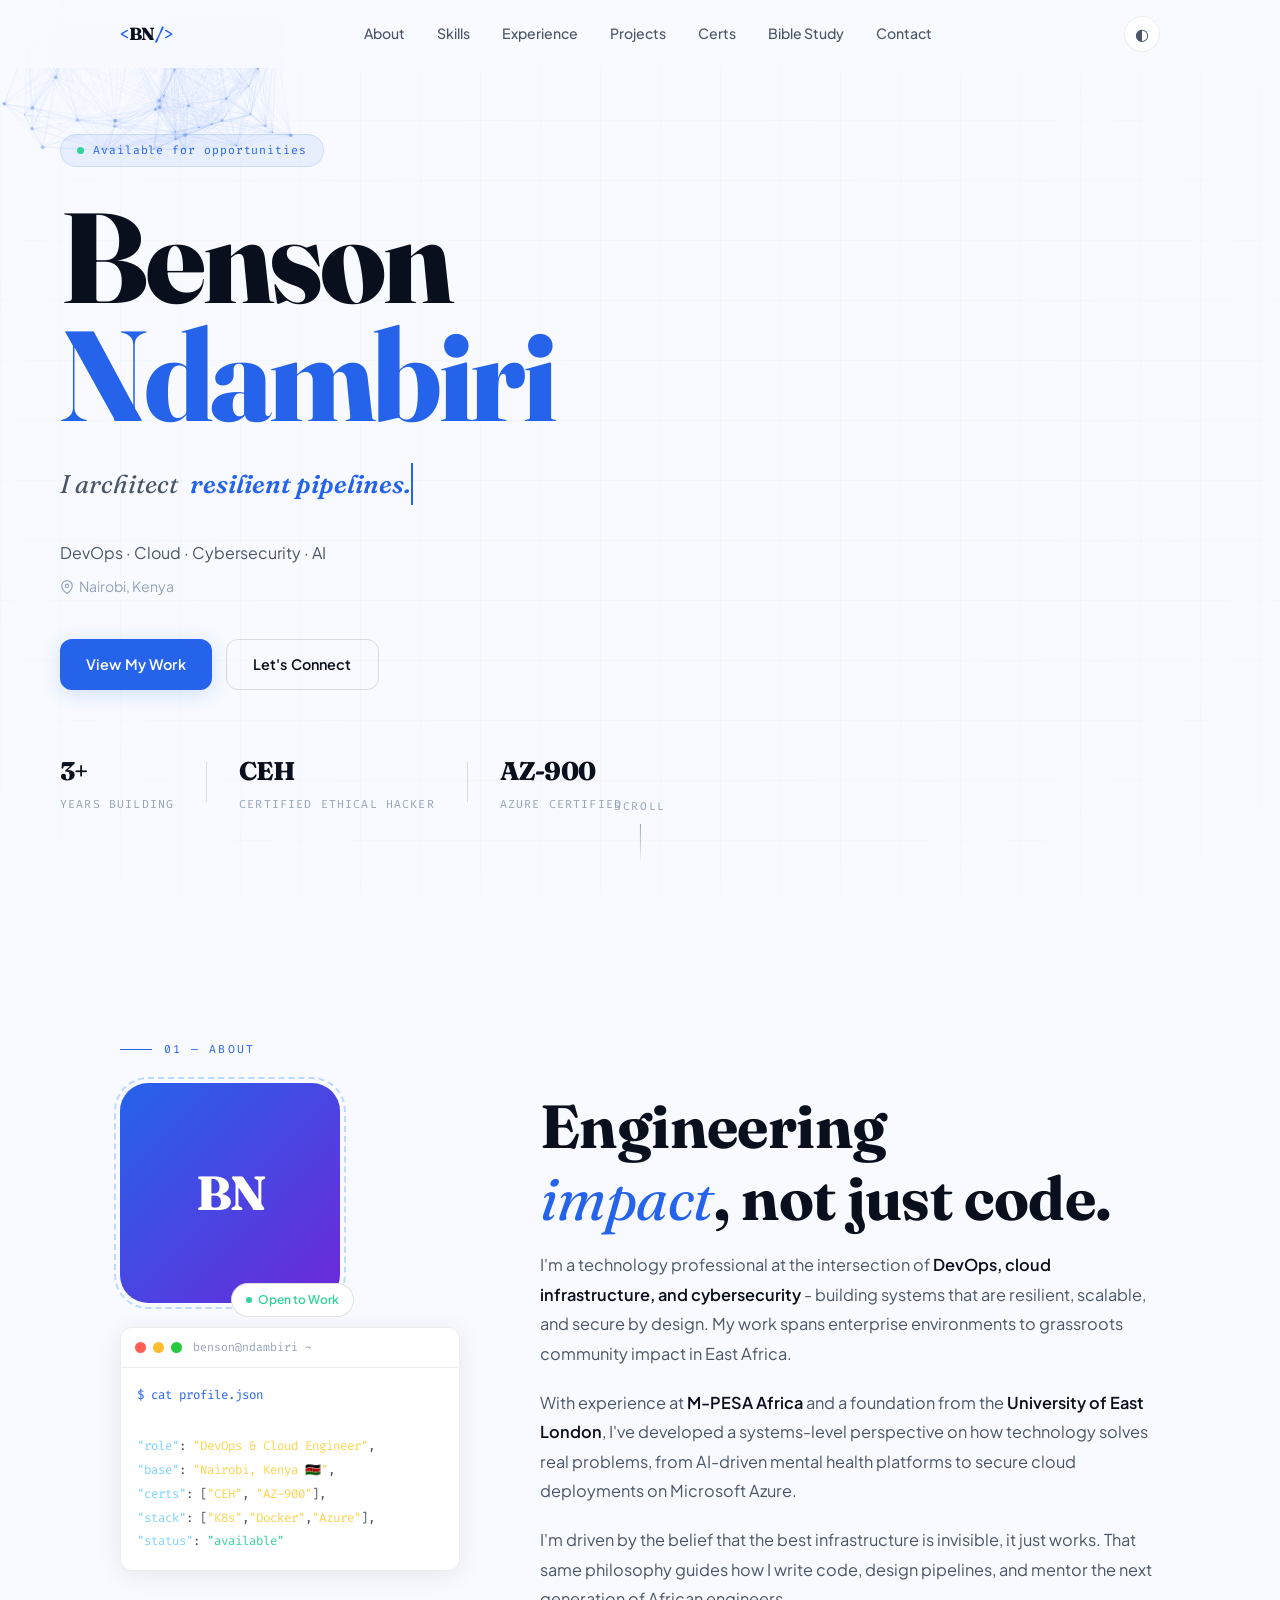
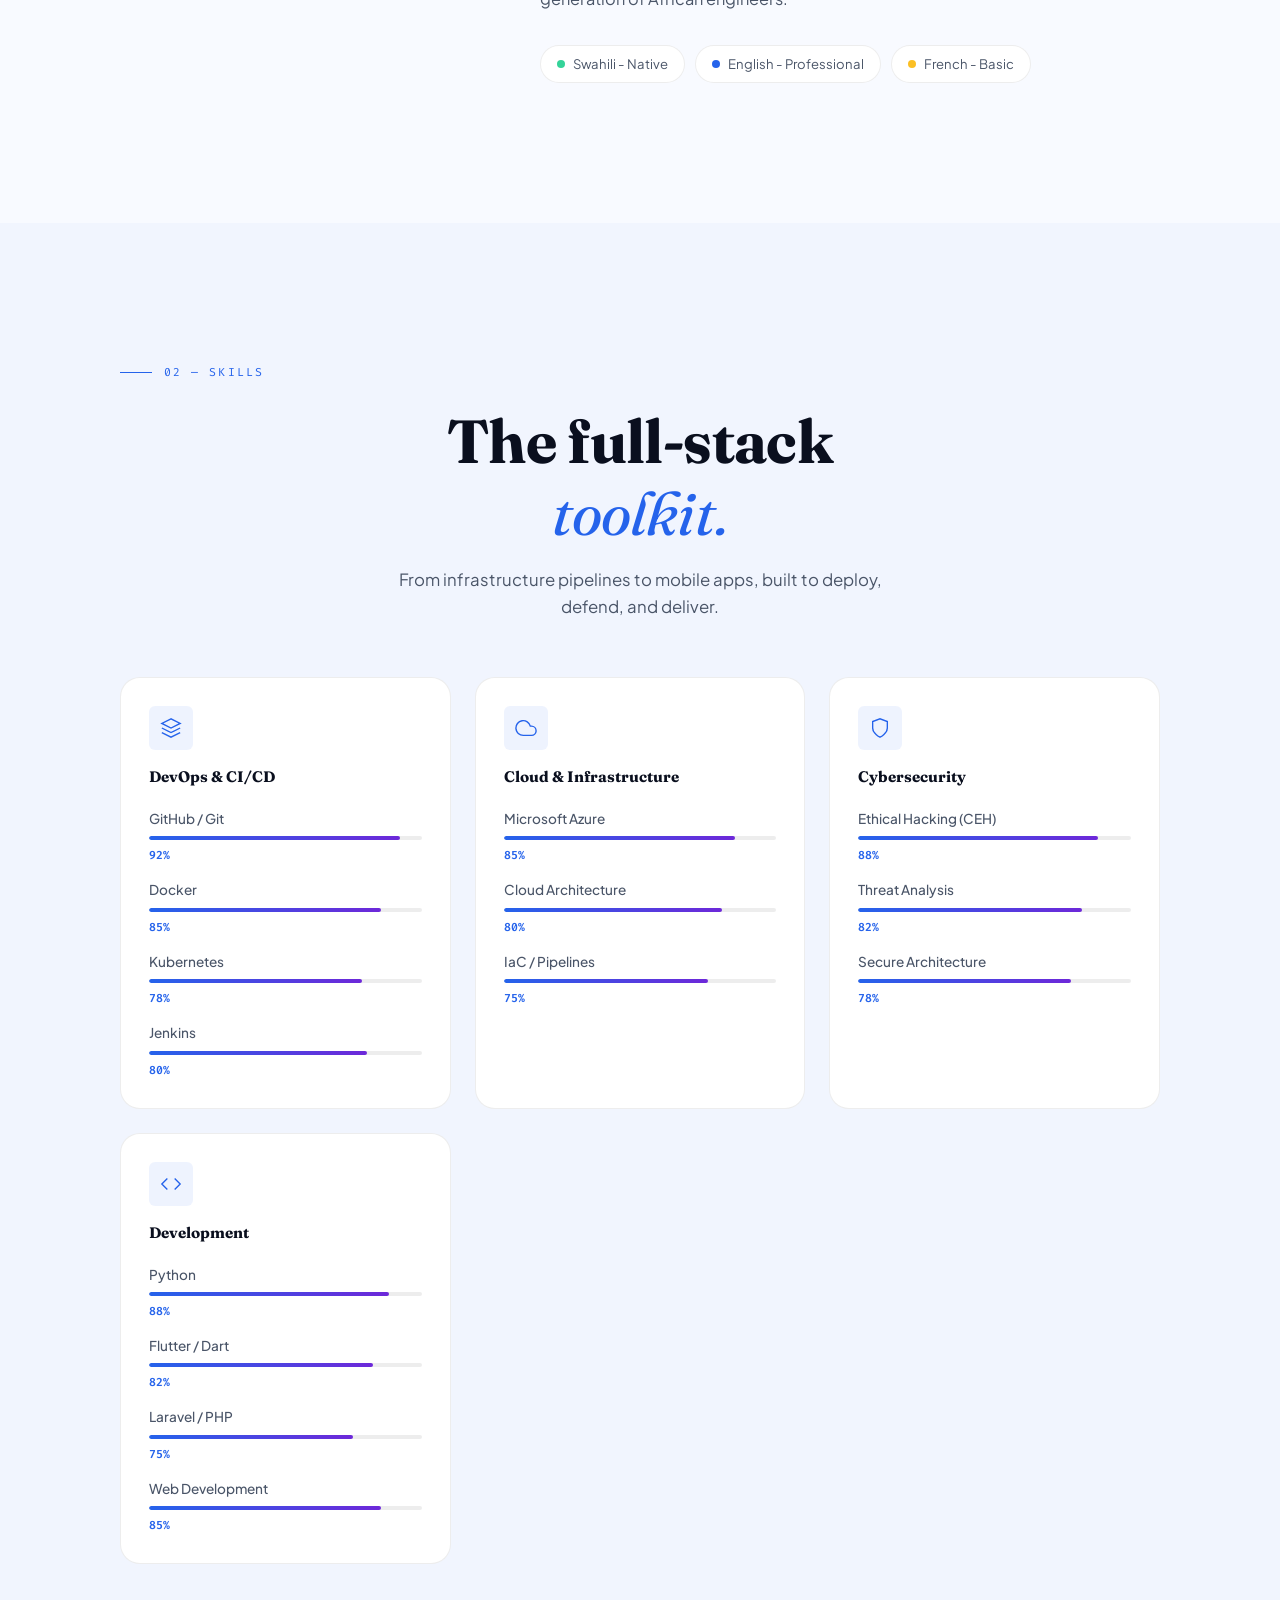
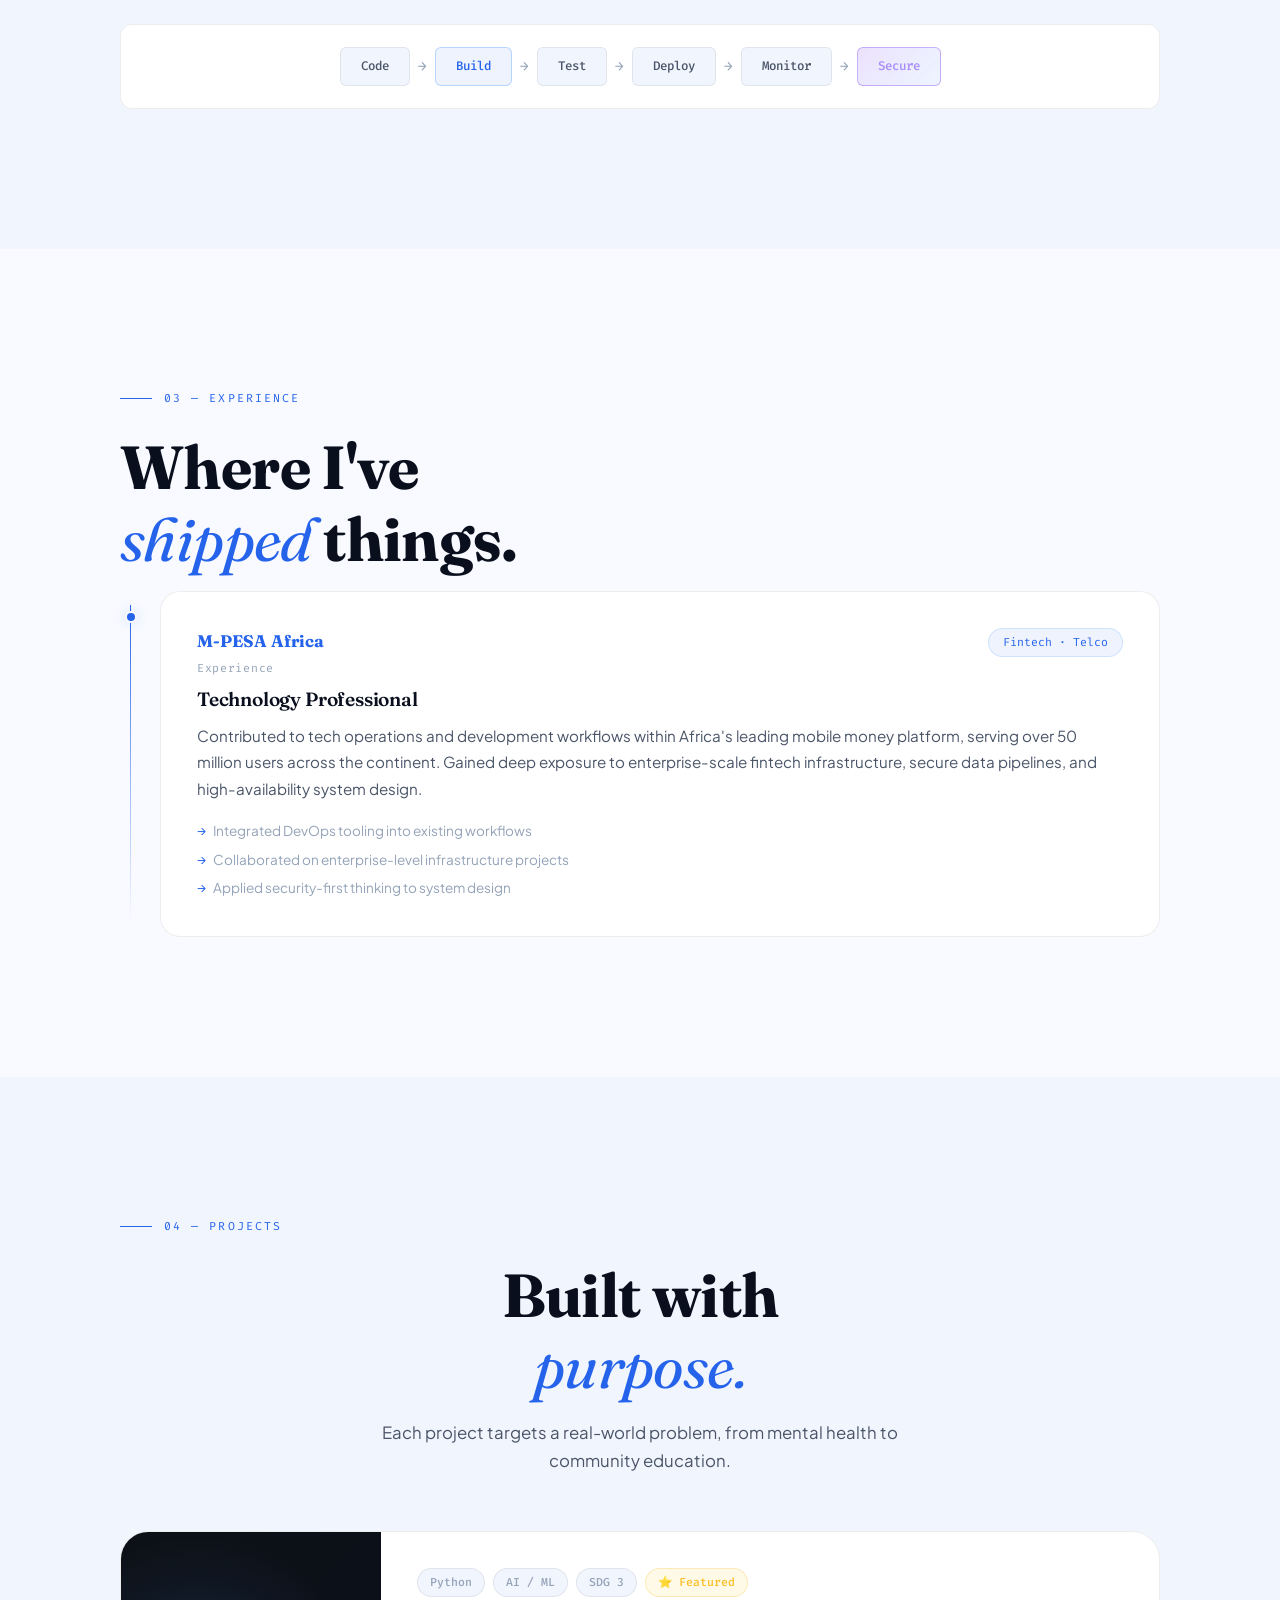
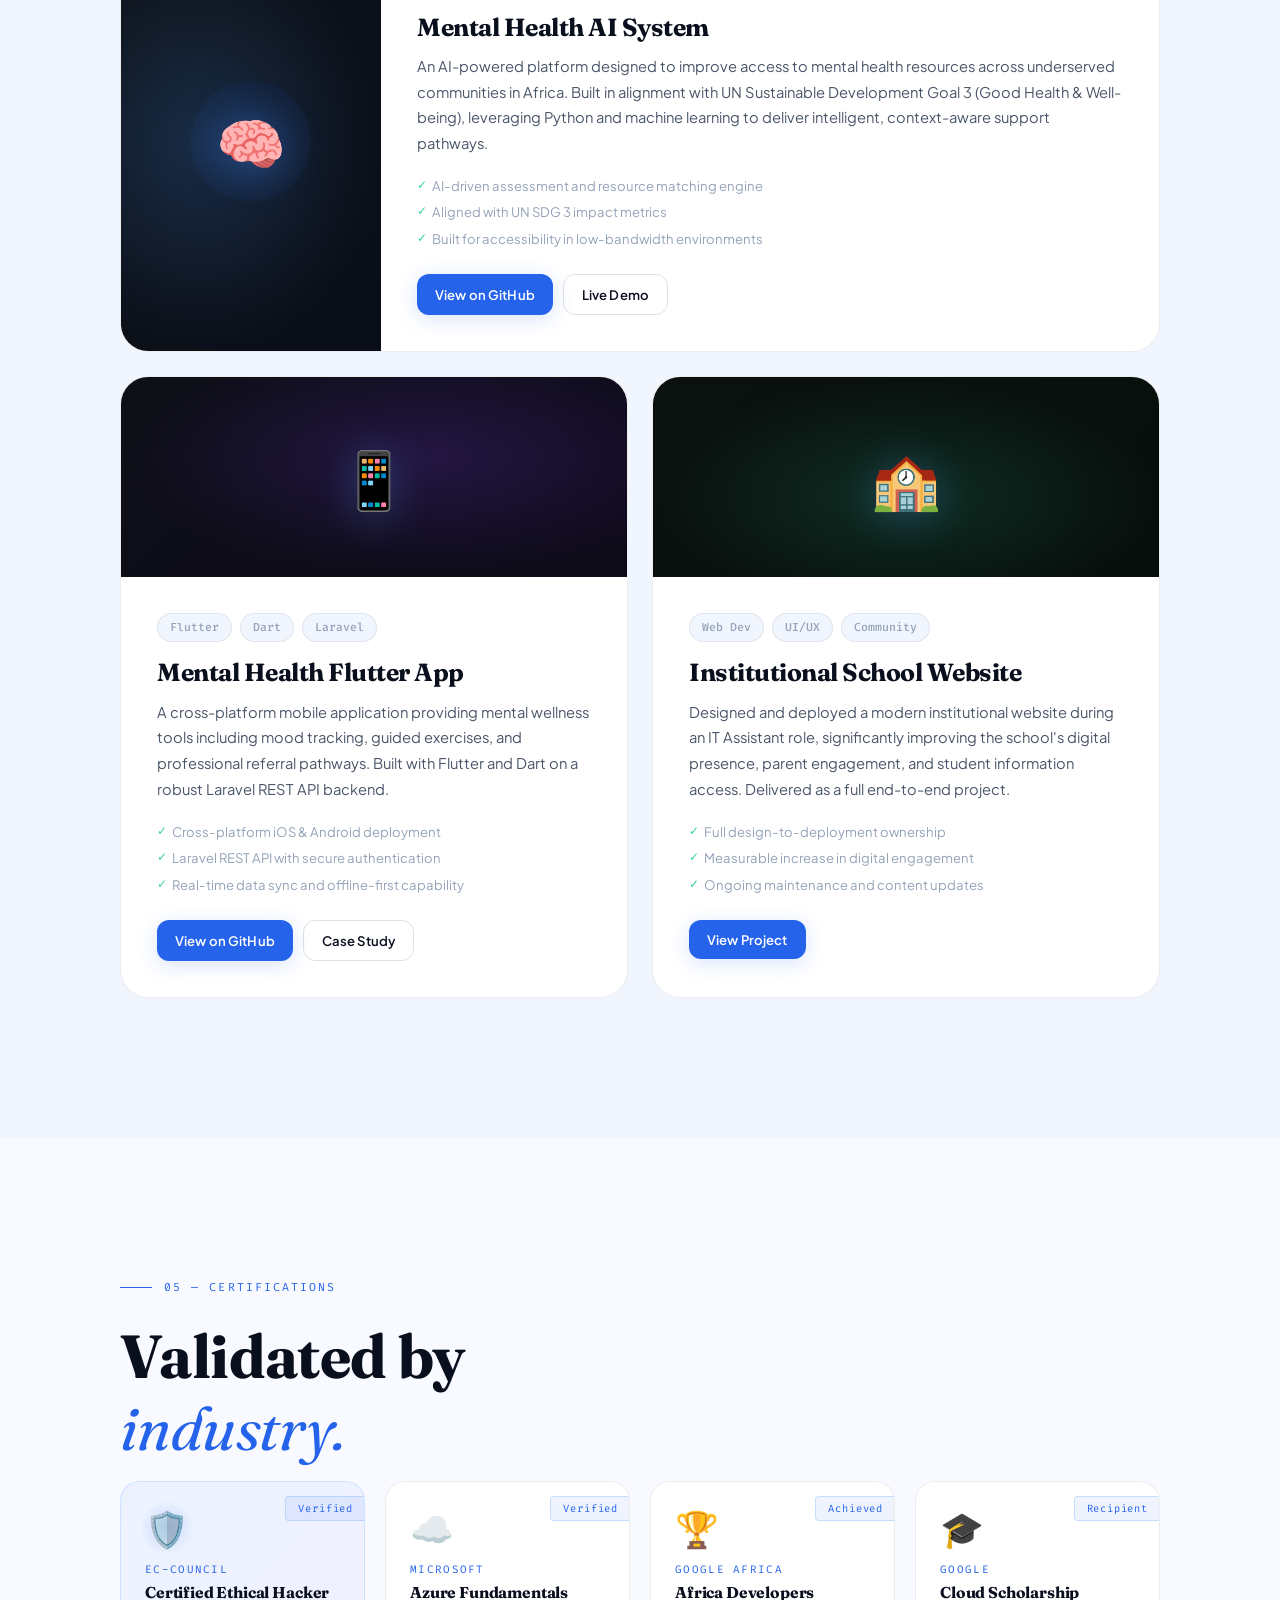
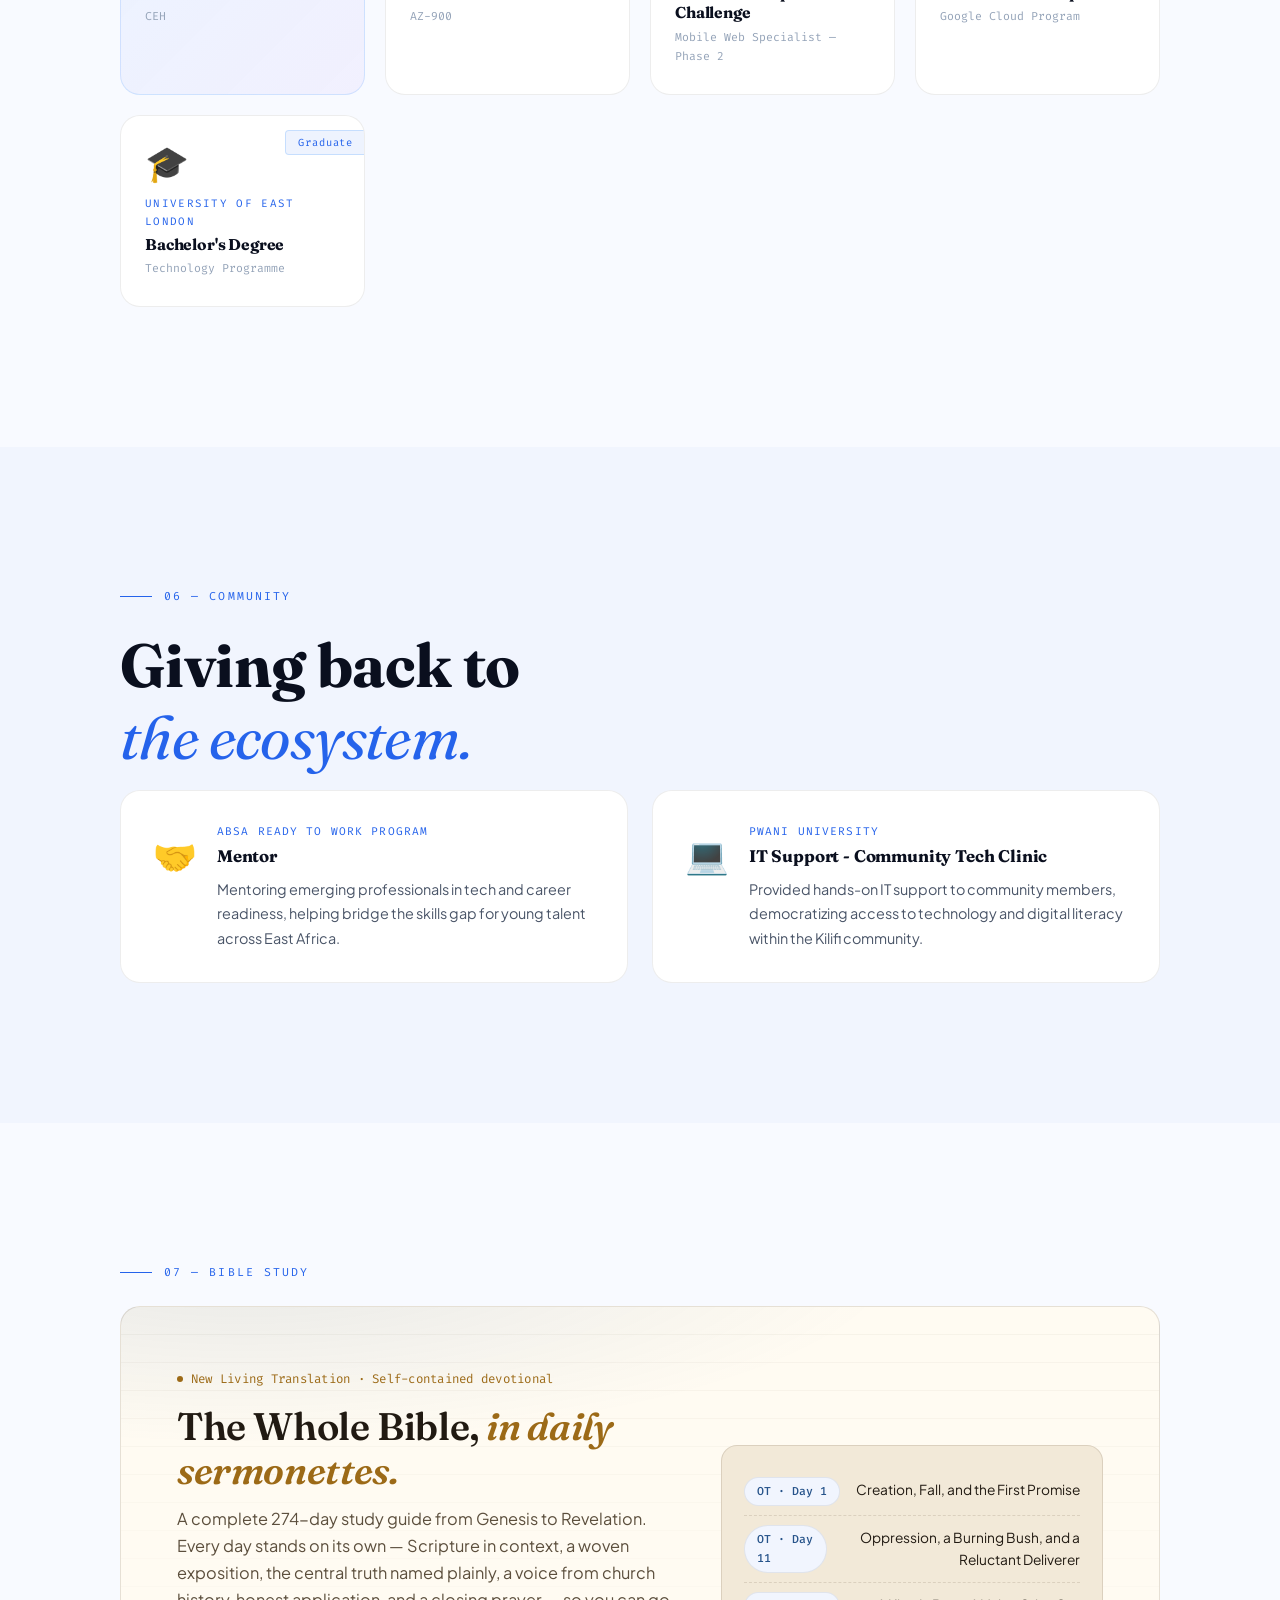
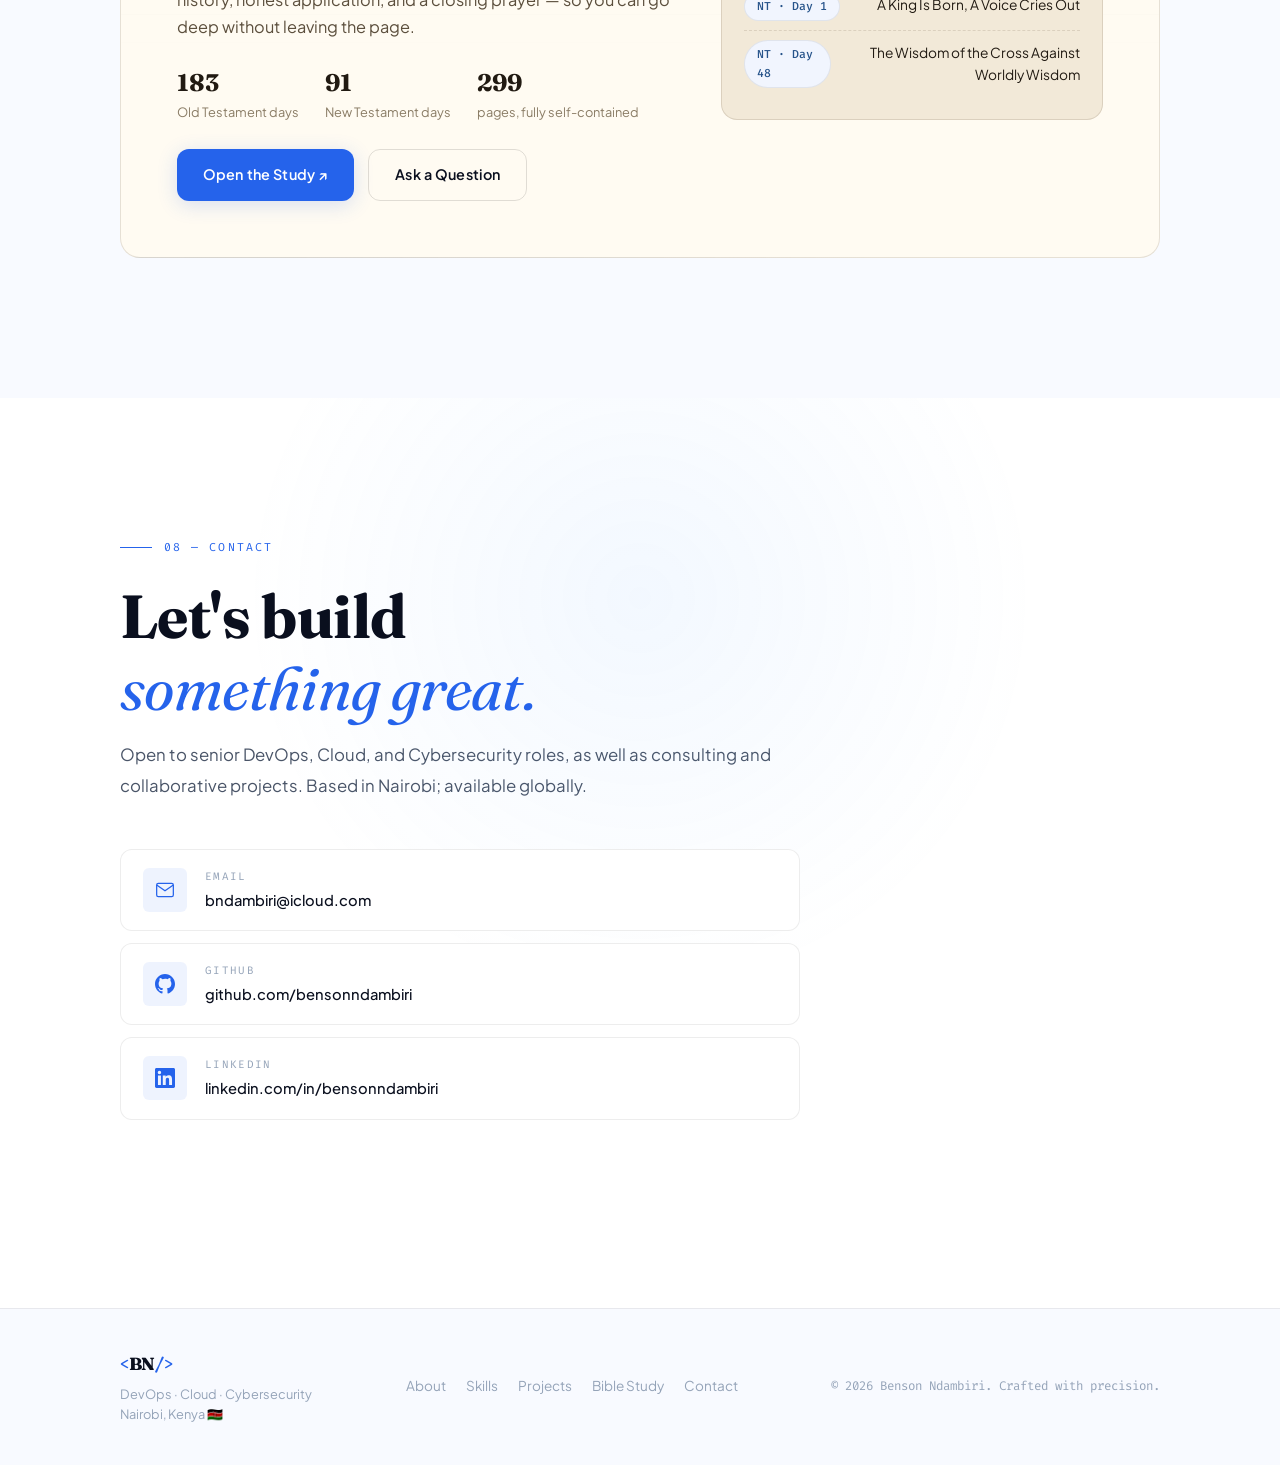
==== commit e2444f6f: "changes" ====
--- a/index.html
+++ b/index.html
@@ -35,7 +35,7 @@
 <li><a href="#projects">Projects</a></li>
 <li><a href="#certifications">Certs</a></li>
 <li><a href="bible-study.html" target="_blank" rel="noopener noreferrer">Bible Study</a></li>
-<li><a href="#contact">Contact</a></li>
+<li><a href="#contact">Contact</a></li> 
 </ul>
 <div class="nav-actions">
 <button id="theme-toggle" class="theme-btn" aria-label="Toggle color theme">
@@ -630,7 +630,7 @@
 </div>
 <div class="cl-text">
 <span class="cl-label">Email</span>
-<span class="cl-value">benson.ndambiri@email.com</span>
+<span class="cl-value">bndambiri@icloud.com</span>
 </div>
 <span class="cl-arrow" aria-hidden="true">→</span>
 </a>
--- a/css/bible-study.css
+++ b/css/bible-study.css
@@ -10,10 +10,6 @@
    ============================================================ */
 
 :root{
-  --bs-accent:#4f9eff;
-  --bs-accent-dim:rgba(79,158,255,.14);
-  --bs-gold:#d8b16a;
-  --bs-gold-dim:rgba(216,177,106,.16);
   --bs-serif:'Fraunces',serif;
   --bs-sans:'Plus Jakarta Sans',system-ui,sans-serif;
   --bs-mono:'Fira Code',monospace;
@@ -21,27 +17,66 @@
   --bs-radius-sm:8px;
 }
 
+/* ---- Dark theme: warm near-black, jewel-tone section accents ---- */
 [data-theme="dark"]{
-  --bs-bg:#0b0f16;
-  --bs-bg-raised:#111826;
-  --bs-panel:#141c2b;
-  --bs-panel-2:#0e1420;
-  --bs-border:rgba(255,255,255,.08);
-  --bs-border-strong:rgba(255,255,255,.14);
-  --bs-text:#eef2f8;
-  --bs-text-dim:#9aa7bd;
-  --bs-text-faint:#5f6b81;
-}
+  --bs-bg:#0b0a10;
+  --bs-bg-raised:#16151f;
+  --bs-panel:#1a1826;
+  --bs-panel-2:#131220;
+  --bs-border:rgba(255,255,255,.09);
+  --bs-border-strong:rgba(255,255,255,.18);
+  --bs-text:#f4efe4;
+  --bs-text-dim:#ada6c2;
+  --bs-text-faint:#6b6580;
+
+  --bs-accent:#8fb4ff;         /* links, ref badges, crumbs */
+  --bs-accent-dim:rgba(143,180,255,.14);
+  --bs-gold:#f0c675;           /* title-accent partner */
+  --bs-gold-dim:rgba(240,198,117,.16);
+
+  --bs-scene:#5fd1c9;          /* setting the scene — teal */
+  --bs-scene-dim:rgba(95,209,201,.13);
+  --bs-passage:#b39cf0;        /* the passage opened up — violet */
+  --bs-passage-dim:rgba(179,156,240,.13);
+  --bs-truth:#f0c675;          /* central truth — gold */
+  --bs-truth-dim:rgba(240,198,117,.14);
+  --bs-voice:#ef97b8;          /* voice from history — rose */
+  --bs-voice-dim:rgba(239,151,184,.13);
+  --bs-living:#7fd99b;         /* living it out — green */
+  --bs-living-dim:rgba(127,217,155,.14);
+  --bs-prayer:#f2a35f;         /* prayer — warm amber */
+  --bs-prayer-dim:rgba(242,163,95,.15);
+}
+
+/* ---- Light theme: warm parchment, deep ink & jewel accents ---- */
 [data-theme="light"]{
-  --bs-bg:#f6f7fb;
-  --bs-bg-raised:#ffffff;
-  --bs-panel:#ffffff;
-  --bs-panel-2:#eef1f7;
-  --bs-border:rgba(15,23,42,.09);
-  --bs-border-strong:rgba(15,23,42,.16);
-  --bs-text:#151a24;
-  --bs-text-dim:#54607a;
-  --bs-text-faint:#8993a8;
+  --bs-bg:#faf5ea;
+  --bs-bg-raised:#fffdf8;
+  --bs-panel:#fffbf2;
+  --bs-panel-2:#f2e9d8;
+  --bs-border:rgba(64,44,20,.13);
+  --bs-border-strong:rgba(64,44,20,.24);
+  --bs-text:#211a12;
+  --bs-text-dim:#5c4f3d;
+  --bs-text-faint:#8a7c65;
+
+  --bs-accent:#26538a;
+  --bs-accent-dim:rgba(38,83,138,.11);
+  --bs-gold:#9c6a17;
+  --bs-gold-dim:rgba(156,106,23,.14);
+
+  --bs-scene:#1c7d78;
+  --bs-scene-dim:rgba(28,125,120,.12);
+  --bs-passage:#5b46a8;
+  --bs-passage-dim:rgba(91,70,168,.11);
+  --bs-truth:#9c6a17;
+  --bs-truth-dim:rgba(156,106,23,.14);
+  --bs-voice:#a13a63;
+  --bs-voice-dim:rgba(161,58,99,.11);
+  --bs-living:#237a49;
+  --bs-living-dim:rgba(35,122,73,.12);
+  --bs-prayer:#b0551c;
+  --bs-prayer-dim:rgba(176,85,28,.13);
 }
 
 /* ---------- Homepage promo section (index.html) ---------- */
@@ -89,7 +124,7 @@
   color:var(--bs-text);
   margin:0 0 14px;
 }
-.bible-promo h3 em{ font-style:italic; color:var(--bs-accent); }
+.bible-promo h3 em{ font-style:italic; color:var(--bs-gold); }
 .bible-promo p{
   color:var(--bs-text-dim);
   font-size:1.02rem;
@@ -282,7 +317,12 @@
 .bs-empty-search{ padding:30px 20px; text-align:center; color:var(--bs-text-faint); font-size:.85rem; }
 
 /* ---- reader ---- */
-.bs-reader-scroll{ overflow-y:auto; height:calc(100vh - 68px); }
+.bs-reader-scroll{
+  overflow-y:auto; height:calc(100vh - 68px);
+  background:
+    radial-gradient(1000px 480px at 12% -8%, var(--bs-accent-dim), transparent 60%),
+    radial-gradient(800px 420px at 100% 15%, var(--bs-gold-dim), transparent 55%);
+}
 .bs-reader{
   max-width:720px; margin:0 auto; padding:clamp(28px,5vw,64px) clamp(20px,5vw,28px) 140px;
 }
@@ -290,16 +330,19 @@
   font-family:var(--bs-mono); font-size:.78rem; color:var(--bs-text-faint);
   display:flex; align-items:center; gap:6px; margin-bottom:22px; flex-wrap:wrap;
 }
-.bs-crumb b{ color:var(--bs-accent); font-weight:500; }
+.bs-crumb b{ color:var(--bs-gold); font-weight:500; }
 
 .bs-reader-head{ margin-bottom:30px; }
 .bs-ref-badge{
   display:inline-block; font-family:var(--bs-mono); font-size:.78rem; color:var(--bs-gold);
   background:var(--bs-gold-dim); padding:4px 10px; border-radius:20px; margin-bottom:14px;
+  letter-spacing:.02em;
 }
 .bs-reader h1{
-  font-family:var(--bs-serif); font-weight:600; font-style:italic;
-  font-size:clamp(1.8rem,4vw,2.6rem); line-height:1.18; margin:0 0 16px; color:var(--bs-text);
+  font-family:var(--bs-serif); font-weight:700; font-style:italic;
+  font-size:clamp(1.8rem,4vw,2.6rem); line-height:1.18; margin:0 0 16px;
+  background:linear-gradient(100deg, var(--bs-text) 30%, var(--bs-gold) 65%, var(--bs-accent) 100%);
+  -webkit-background-clip:text; background-clip:text; color:transparent;
 }
 .bs-lead{
   font-size:1.08rem; line-height:1.7; color:var(--bs-text-dim);
@@ -309,11 +352,31 @@
 .bs-section{ margin:38px 0; }
 .bs-section-label{
   font-family:var(--bs-mono); font-size:.74rem; color:var(--bs-text-faint);
-  text-transform:uppercase; letter-spacing:.06em; margin-bottom:10px;
+  text-transform:uppercase; letter-spacing:.09em; margin-bottom:10px;
   display:flex; align-items:center; gap:8px;
 }
+.bs-section-label .dot{ width:6px; height:6px; border-radius:50%; flex:none; background:var(--bs-text-faint); }
 .bs-section-label::after{ content:""; flex:1; height:1px; background:var(--bs-border); }
 .bs-section p{ line-height:1.75; color:var(--bs-text); font-size:1rem; }
+
+.bs-section[data-kind="scene"] .bs-section-label{ color:var(--bs-scene); }
+.bs-section[data-kind="scene"] .dot{ background:var(--bs-scene); }
+.bs-section[data-kind="passage"] .bs-section-label{ color:var(--bs-passage); }
+.bs-section[data-kind="passage"] .dot{ background:var(--bs-passage); }
+.bs-section[data-kind="truth"] .bs-section-label{ color:var(--bs-truth); }
+.bs-section[data-kind="truth"] .dot{ background:var(--bs-truth); }
+.bs-section[data-kind="voice"] .bs-section-label{ color:var(--bs-voice); }
+.bs-section[data-kind="voice"] .dot{ background:var(--bs-voice); }
+.bs-section[data-kind="living"] .bs-section-label{ color:var(--bs-living); }
+.bs-section[data-kind="living"] .dot{ background:var(--bs-living); }
+.bs-section[data-kind="prayer"] .bs-section-label{ color:var(--bs-prayer); }
+.bs-section[data-kind="prayer"] .dot{ background:var(--bs-prayer); }
+
+.bs-scene-block{
+  border-left:3px solid var(--bs-scene); background:var(--bs-scene-dim);
+  border-radius:0 10px 10px 0; padding:16px 20px;
+}
+.bs-scene-block p{ margin:0; }
 
 .bs-passage-list{ display:flex; flex-direction:column; gap:2px; }
 .bs-passage-item{
@@ -321,31 +384,31 @@
   padding:14px 0; border-top:1px solid var(--bs-border);
 }
 .bs-passage-item:first-child{ border-top:none; }
-.bs-passage-item .pref{ font-family:var(--bs-serif); font-weight:600; font-style:italic; color:var(--bs-accent); font-size:1rem; }
+.bs-passage-item .pref{ font-family:var(--bs-serif); font-weight:600; font-style:italic; color:var(--bs-passage); font-size:1rem; }
 .bs-passage-item p{ margin:0; line-height:1.7; color:var(--bs-text); }
 @media (max-width:520px){
   .bs-passage-item{ grid-template-columns:1fr; gap:4px; }
 }
 
 .bs-truth-card{
-  background:var(--bs-panel); border:1px solid var(--bs-border); border-left:3px solid var(--bs-gold);
-  border-radius:10px; padding:20px 22px;
+  background:var(--bs-truth-dim); border:1px solid var(--bs-border); border-left:3px solid var(--bs-truth);
+  border-radius:0 10px 10px 0; padding:20px 22px;
 }
 .bs-truth-card p{ margin:0 0 10px; line-height:1.7; font-size:1.02rem; }
 .bs-truth-card p:last-child{ margin-bottom:0; }
 .bs-truth-card .extra{ color:var(--bs-text-dim); font-size:.94rem; }
 
 .bs-voice-card{
-  background:var(--bs-panel); border:1px solid var(--bs-border); border-radius:10px;
-  padding:20px 22px; position:relative;
-}
-.bs-voice-card .quote-mark{ font-family:var(--bs-serif); font-size:2.6rem; color:var(--bs-border-strong); line-height:0; display:block; margin-bottom:4px; }
+  background:var(--bs-voice-dim); border:1px solid var(--bs-border); border-left:3px solid var(--bs-voice);
+  border-radius:0 10px 10px 0; padding:20px 22px; position:relative;
+}
+.bs-voice-card .quote-mark{ font-family:var(--bs-serif); font-size:2.6rem; color:var(--bs-voice); opacity:.55; line-height:0; display:block; margin-bottom:4px; }
 .bs-voice-card p{ margin:0 0 12px; line-height:1.7; color:var(--bs-text); font-style:italic; }
-.bs-voice-card .attrib{ font-family:var(--bs-mono); font-size:.78rem; color:var(--bs-text-faint); font-style:normal; }
+.bs-voice-card .attrib{ font-family:var(--bs-mono); font-size:.78rem; color:var(--bs-voice); font-style:normal; }
 
 .bs-living-card{
-  background:var(--bs-accent-dim); border:1px solid var(--bs-border); border-radius:10px;
-  padding:20px 22px;
+  background:var(--bs-living-dim); border:1px solid var(--bs-border); border-left:3px solid var(--bs-living);
+  border-radius:0 10px 10px 0; padding:20px 22px;
 }
 .bs-living-card p{ margin:0 0 14px; line-height:1.65; font-size:1rem; color:var(--bs-text); }
 .bs-reflect-textarea{
@@ -353,11 +416,38 @@
   border:1px solid var(--bs-border); background:var(--bs-bg-raised); color:var(--bs-text);
   font-family:var(--bs-sans); font-size:.92rem; padding:10px 12px; line-height:1.5;
 }
-.bs-reflect-textarea:focus{ outline:none; border-color:var(--bs-accent); }
-.bs-reflect-note{ font-family:var(--bs-mono); font-size:.68rem; color:var(--bs-text-faint); margin-top:6px; }
+.bs-reflect-textarea:focus{ outline:none; border-color:var(--bs-living); }
+.bs-reflect-row{ display:flex; align-items:center; justify-content:space-between; gap:10px; margin-top:10px; flex-wrap:wrap; }
+.bs-reflect-note{ font-family:var(--bs-mono); font-size:.68rem; color:var(--bs-text-faint); }
+.bs-save-note-btn{
+  font-family:var(--bs-sans); font-size:.86rem; font-weight:600;
+  padding:8px 16px; border-radius:20px; border:1px solid var(--bs-living);
+  background:var(--bs-living-dim); color:var(--bs-living); cursor:pointer;
+  transition:.15s;
+}
+.bs-save-note-btn:hover{ background:var(--bs-living); color:var(--bs-bg); }
+.bs-save-note-btn:disabled{ opacity:.4; cursor:not-allowed; }
+.bs-save-note-btn.saved{ background:var(--bs-living); color:var(--bs-bg); }
+
+.bs-note-history{ margin-top:16px; }
+.bs-note-entry{
+  border-top:1px dashed var(--bs-border); padding:12px 0 12px 2px;
+  display:flex; flex-direction:column; gap:6px;
+}
+.bs-note-entry:first-child{ border-top:none; padding-top:0; }
+.bs-note-entry .ne-head{ display:flex; align-items:baseline; justify-content:space-between; gap:10px; }
+.bs-note-entry .ne-ts{ font-family:var(--bs-mono); font-size:.7rem; color:var(--bs-text-faint); white-space:nowrap; }
+.bs-note-entry .ne-del{
+  background:none; border:none; color:var(--bs-text-faint); cursor:pointer;
+  font-size:.72rem; font-family:var(--bs-mono); text-decoration:underline; text-underline-offset:2px;
+  padding:0;
+}
+.bs-note-entry .ne-del:hover{ color:var(--bs-prayer); }
+.bs-note-entry .ne-text{ margin:0; font-size:.92rem; line-height:1.6; color:var(--bs-text); white-space:pre-wrap; }
+.bs-note-empty{ font-size:.82rem; color:var(--bs-text-faint); font-style:italic; margin-top:14px; }
 
 .bs-prayer-card{
-  background:linear-gradient(160deg, var(--bs-gold-dim), transparent);
+  background:linear-gradient(160deg, var(--bs-prayer-dim), transparent);
   border:1px solid var(--bs-border); border-radius:10px; padding:22px;
   text-align:center;
 }
@@ -402,7 +492,11 @@
 
 /* welcome / landing state inside reader */
 .bs-welcome{ text-align:center; padding:60px 10px; }
-.bs-welcome h1{ font-family:var(--bs-serif); font-style:italic; font-size:clamp(1.9rem,4vw,2.7rem); margin-bottom:14px; }
+.bs-welcome h1{
+  font-family:var(--bs-serif); font-style:italic; font-size:clamp(1.9rem,4vw,2.7rem); margin-bottom:14px;
+  background:linear-gradient(100deg, var(--bs-text) 30%, var(--bs-gold) 65%, var(--bs-accent) 100%);
+  -webkit-background-clip:text; background-clip:text; color:transparent;
+}
 .bs-welcome p{ color:var(--bs-text-dim); max-width:52ch; margin:0 auto 26px; line-height:1.7; }
 .bs-welcome-actions{ display:flex; gap:12px; justify-content:center; flex-wrap:wrap; }
 
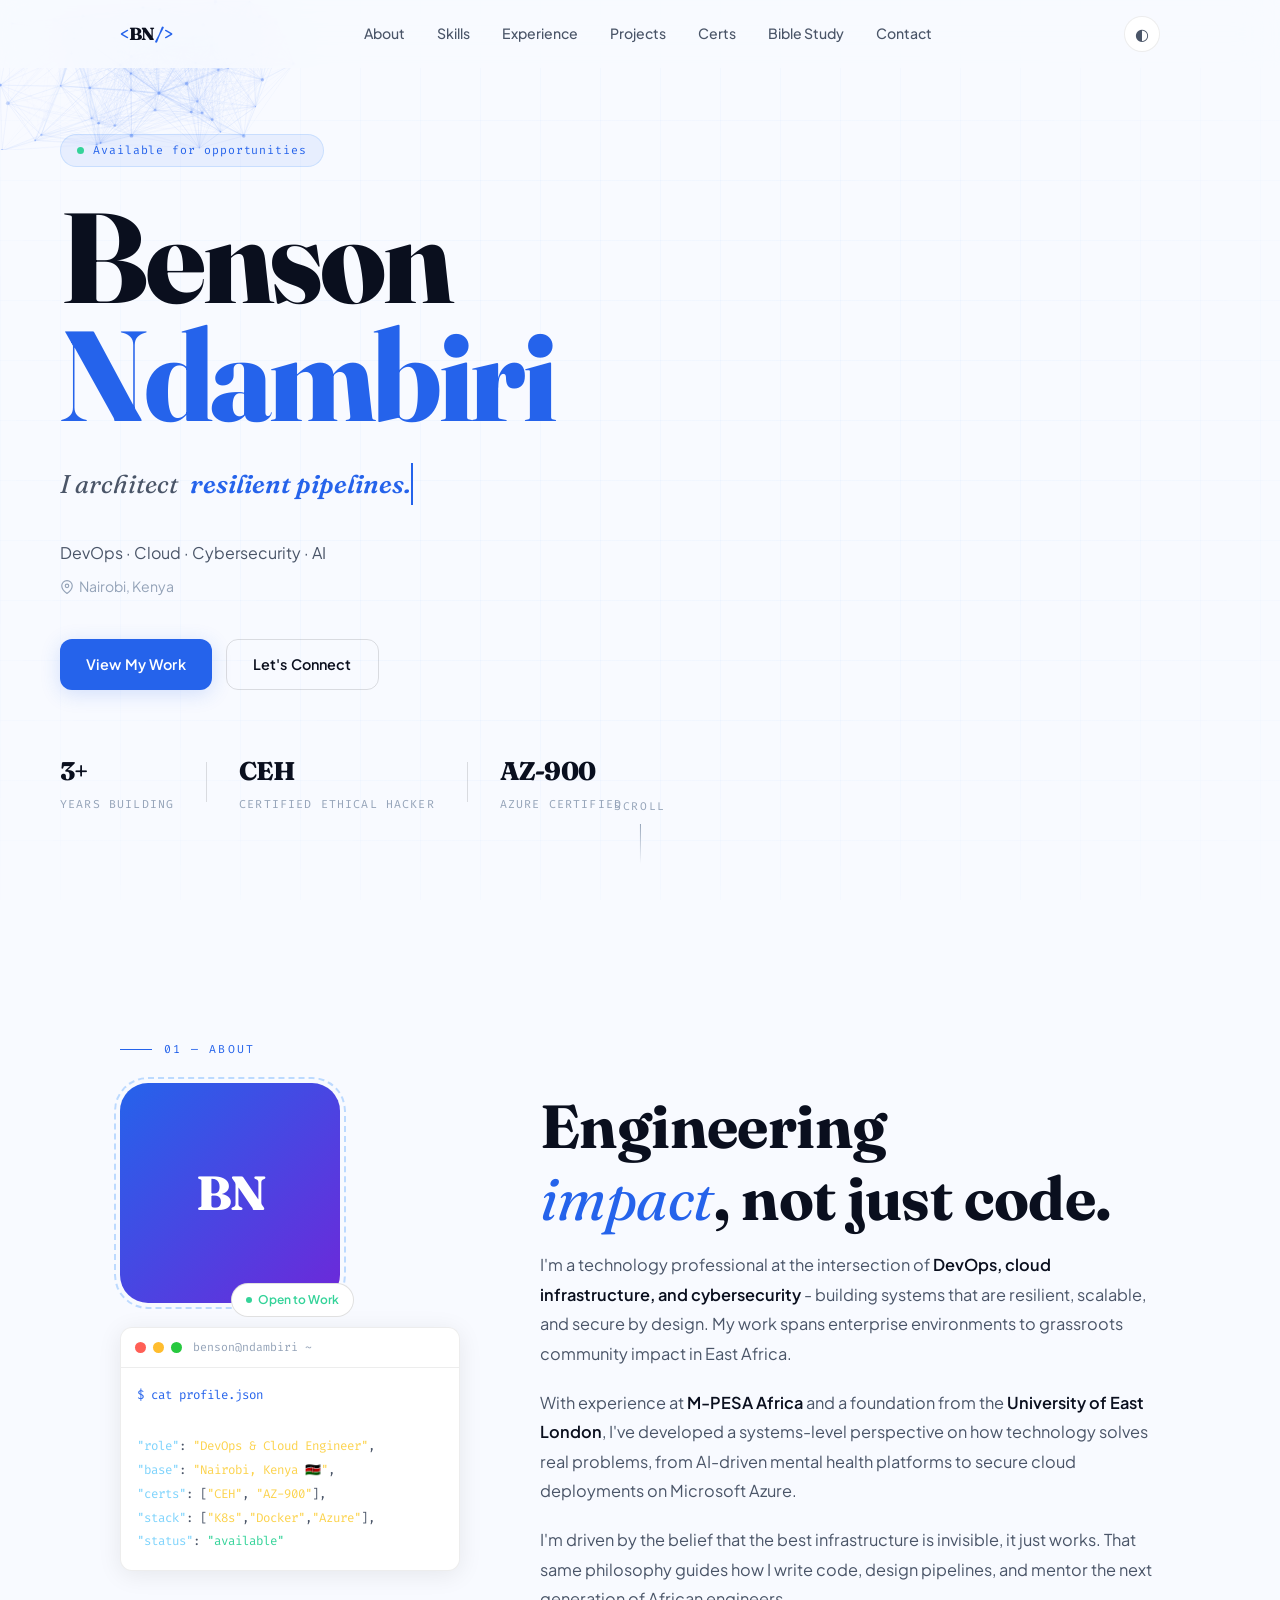
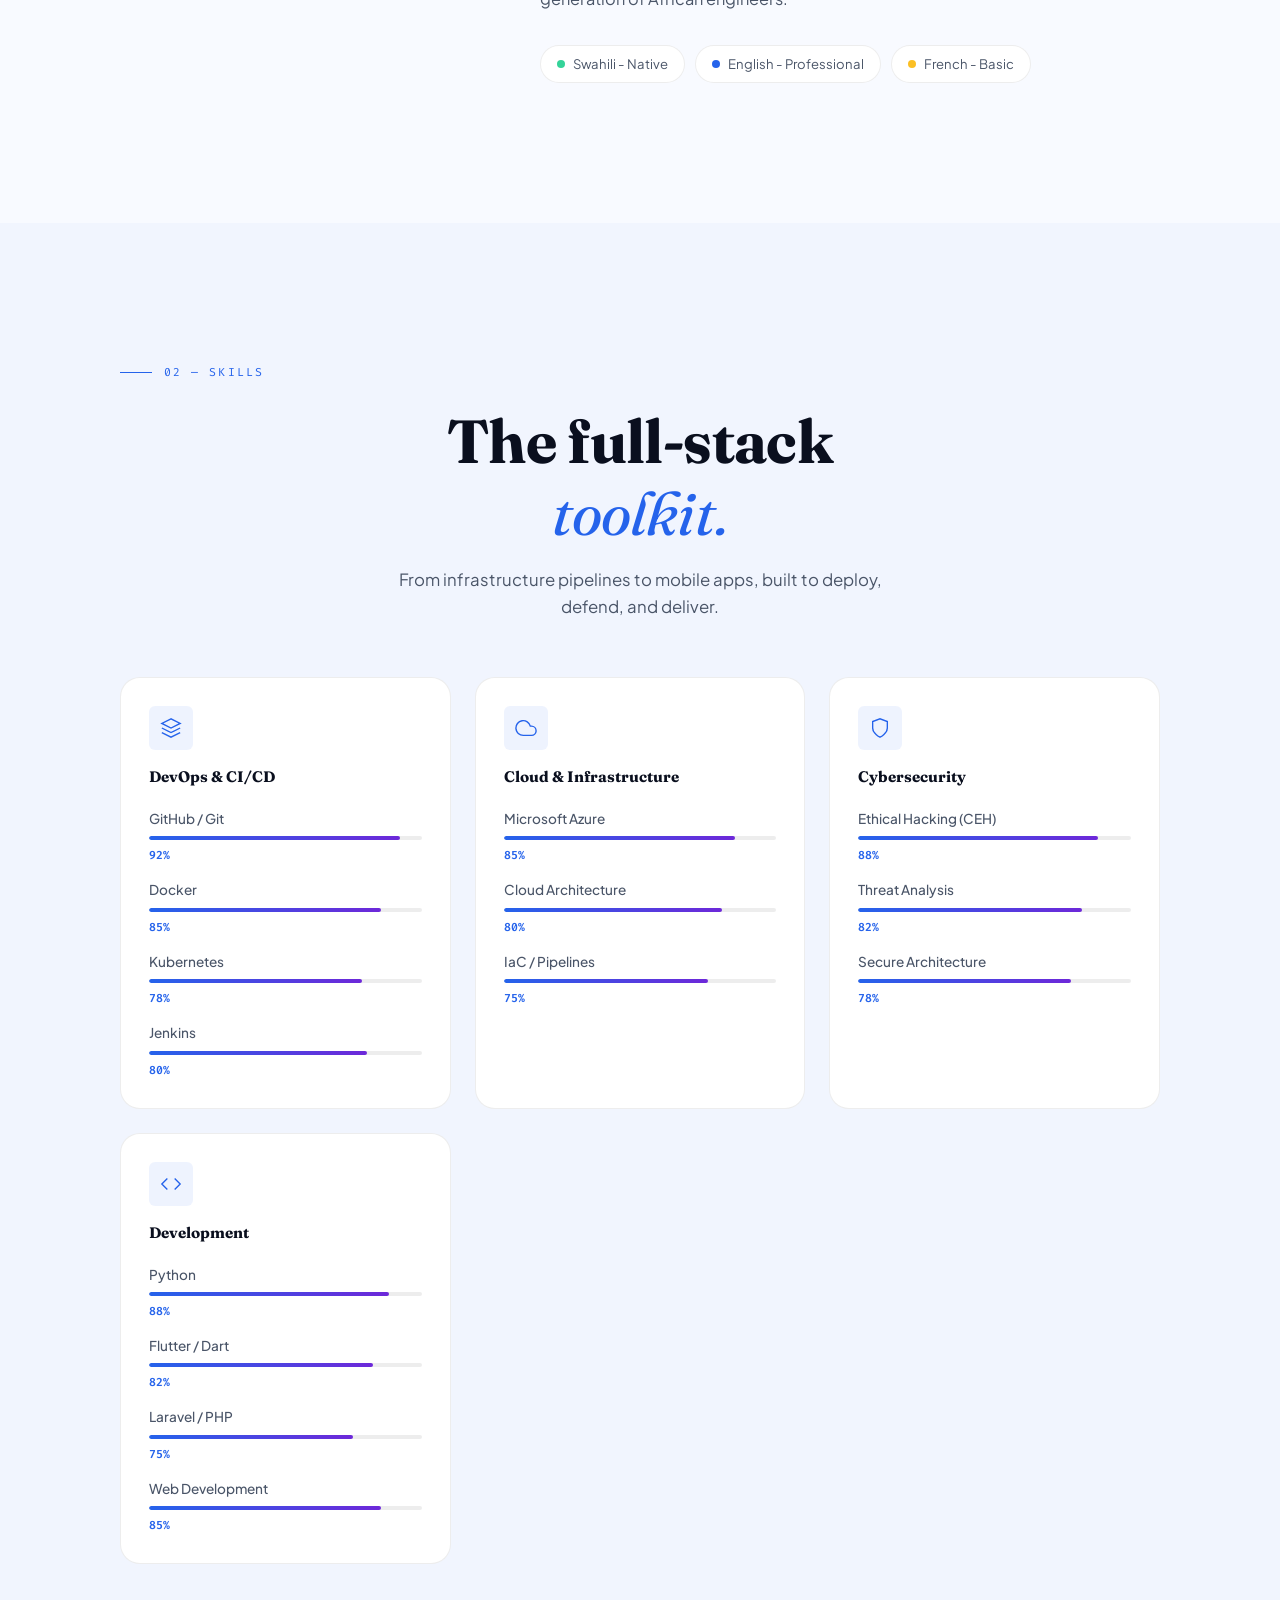
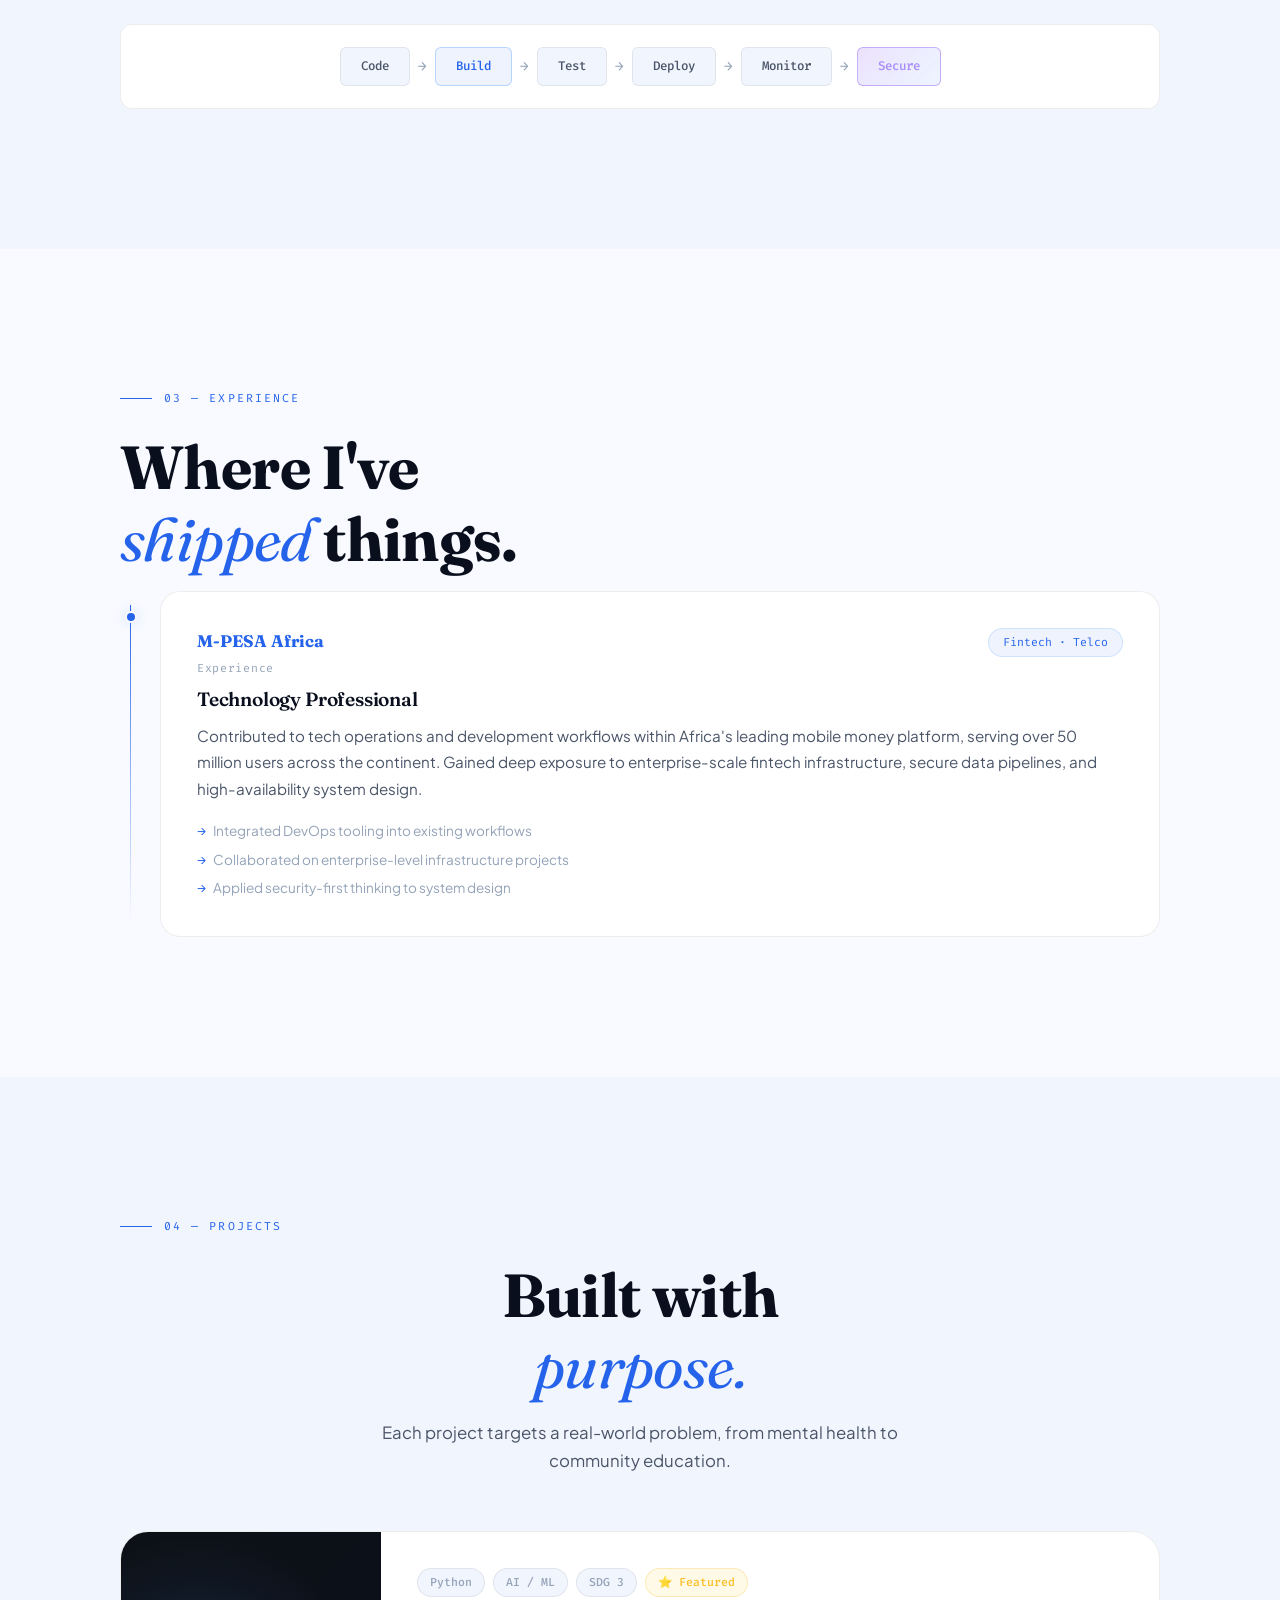
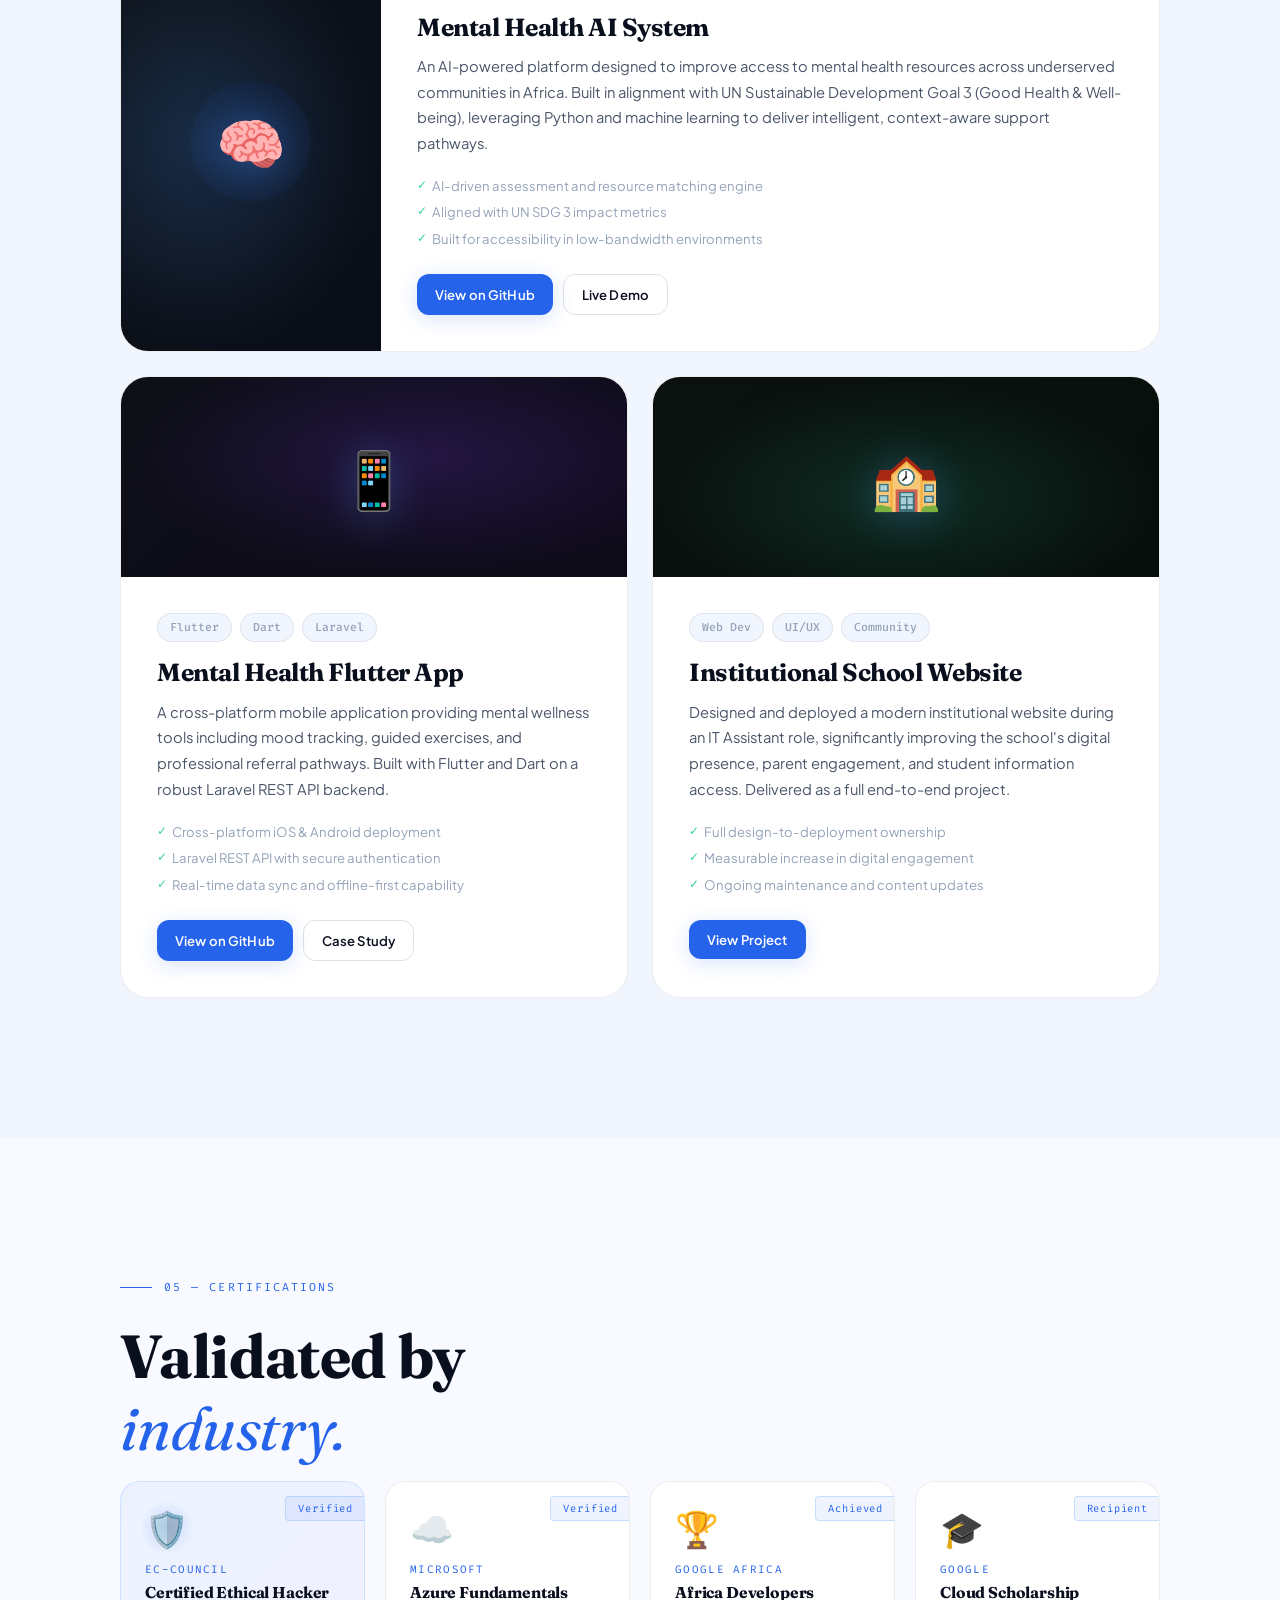
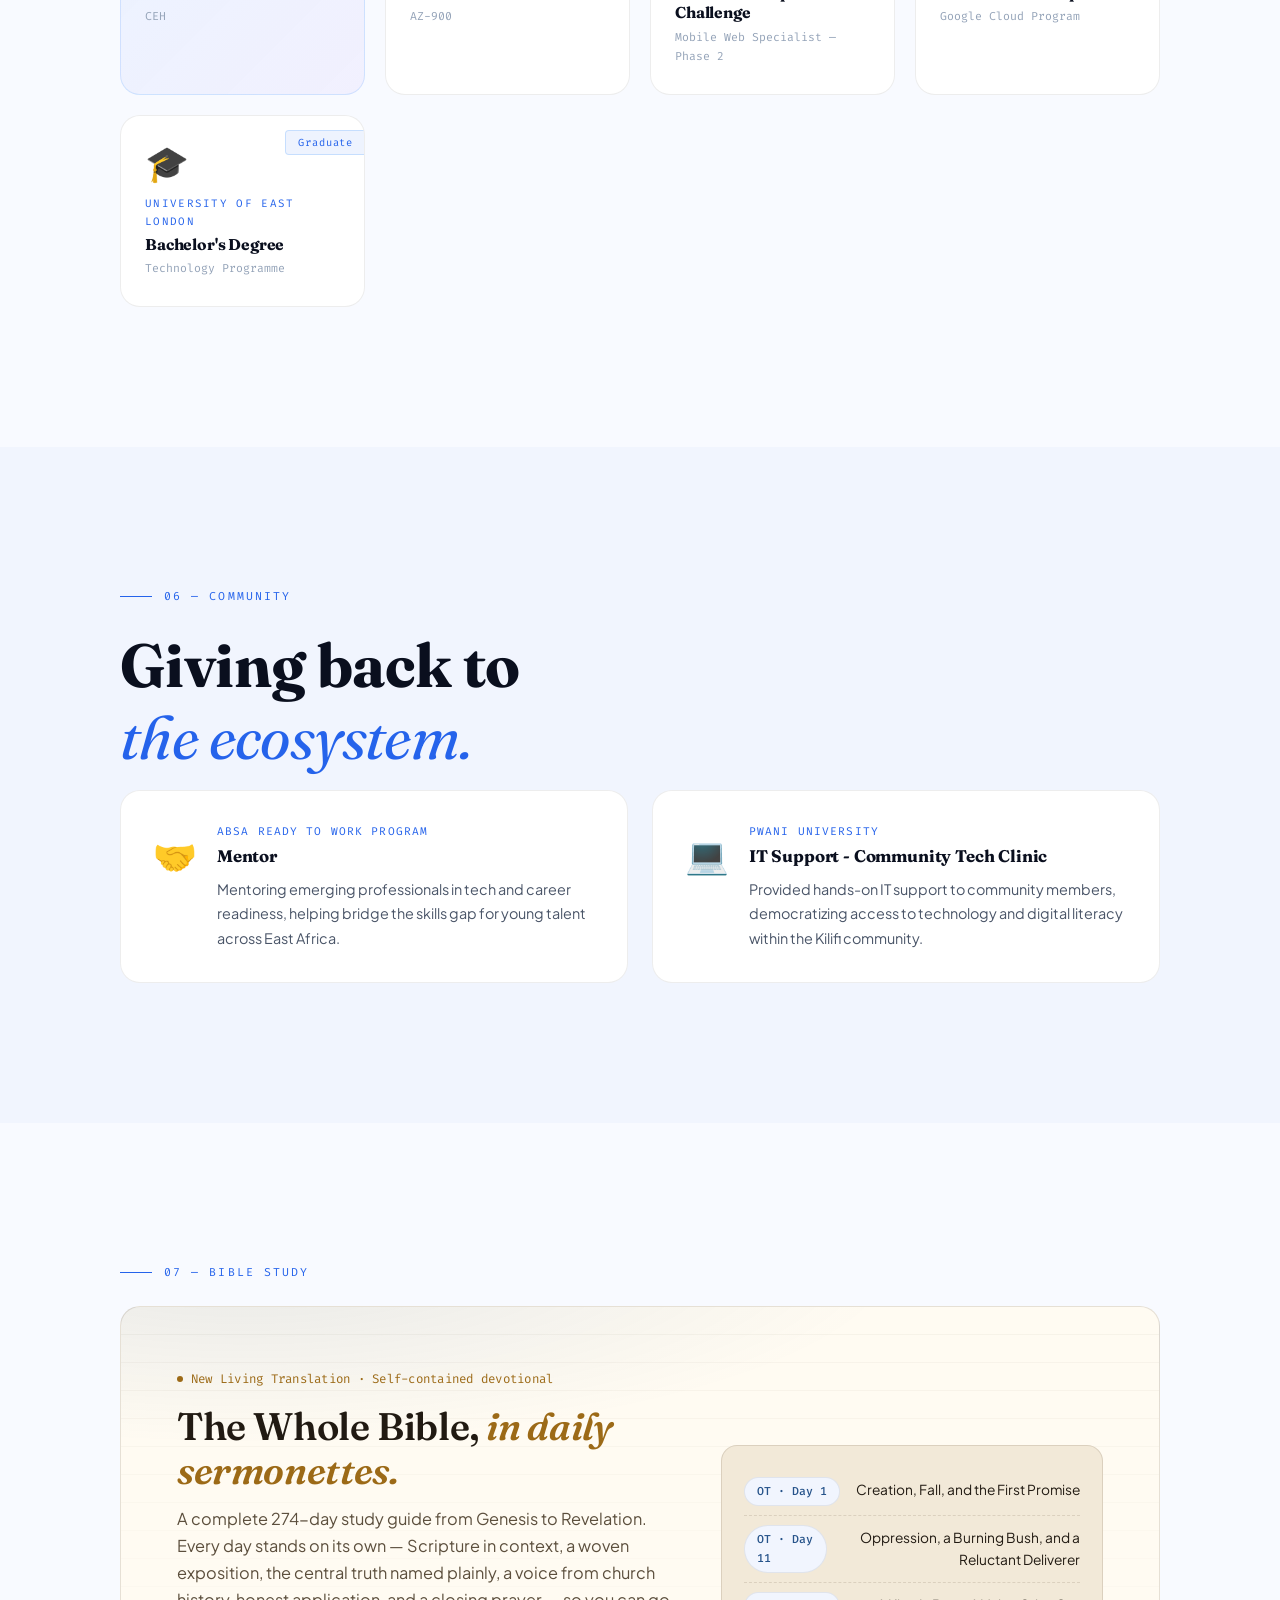
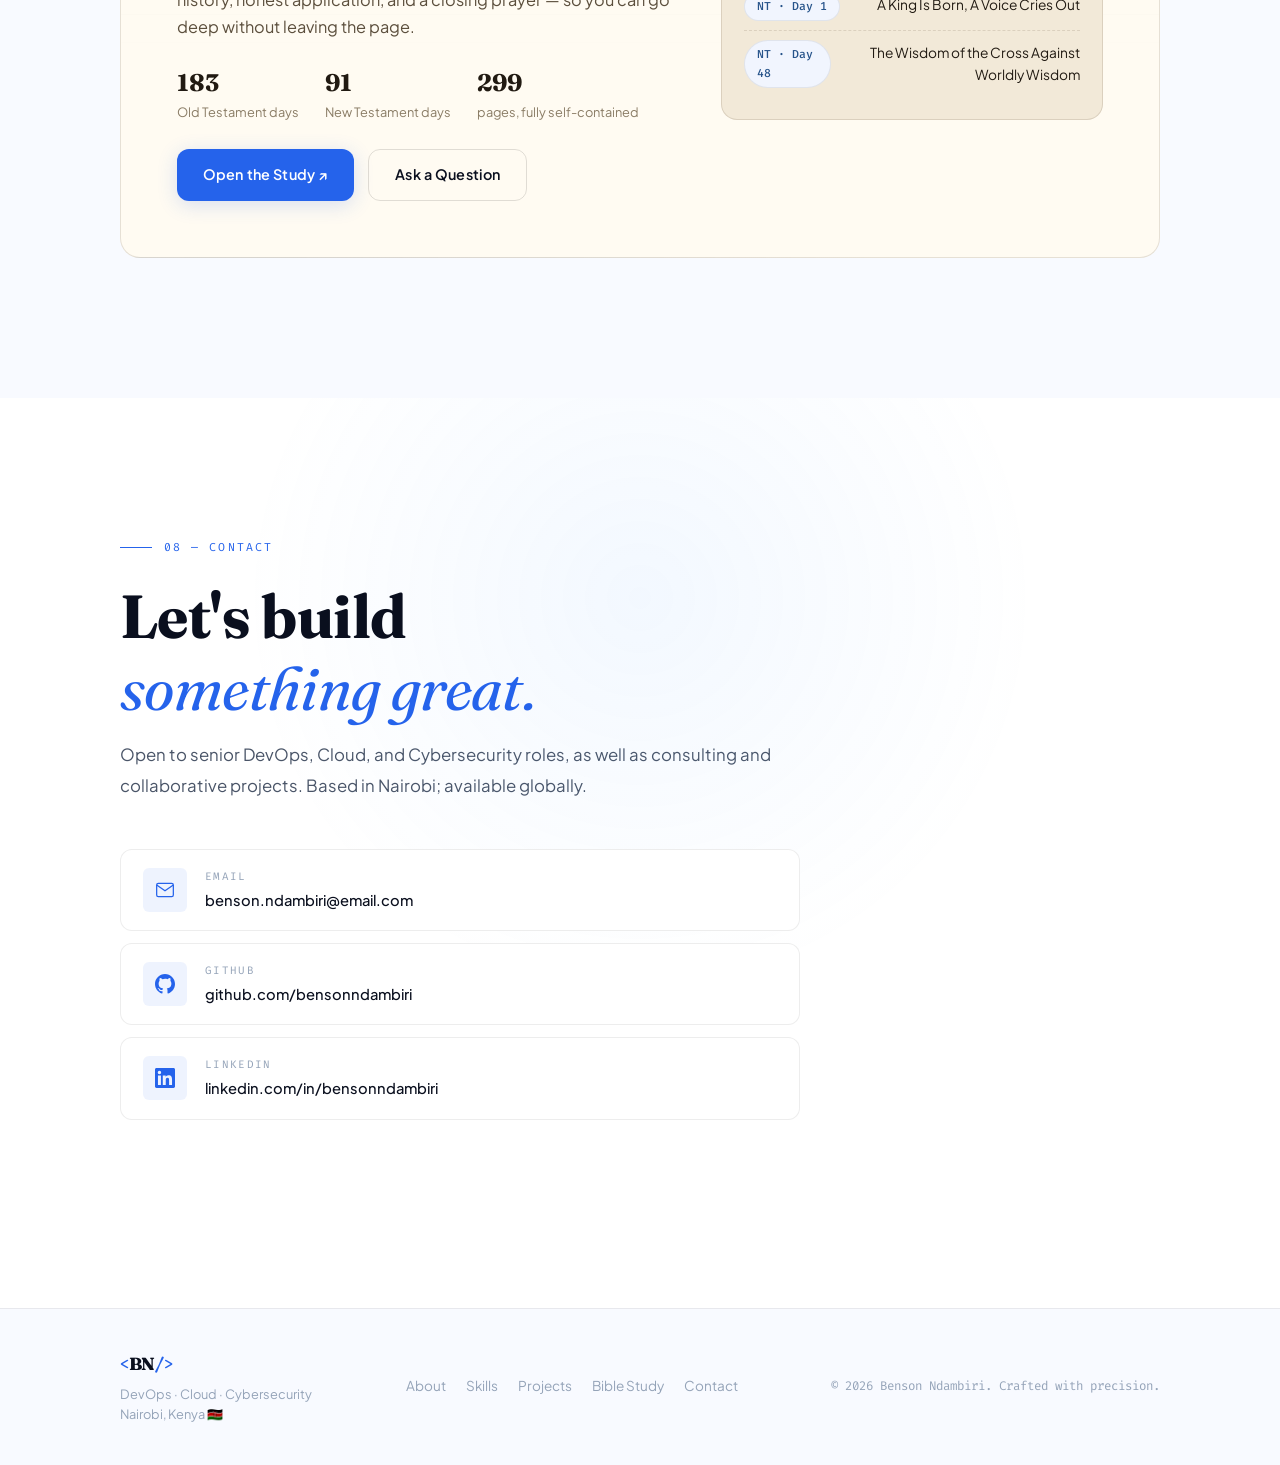
==== commit 48dc418e: "church's voice tab" ====
--- a/index.html
+++ b/index.html
@@ -35,7 +35,7 @@
 <li><a href="#projects">Projects</a></li>
 <li><a href="#certifications">Certs</a></li>
 <li><a href="bible-study.html" target="_blank" rel="noopener noreferrer">Bible Study</a></li>
-<li><a href="#contact">Contact</a></li> 
+<li><a href="#contact">Contact</a></li>
 </ul>
 <div class="nav-actions">
 <button id="theme-toggle" class="theme-btn" aria-label="Toggle color theme">
@@ -630,7 +630,7 @@
 </div>
 <div class="cl-text">
 <span class="cl-label">Email</span>
-<span class="cl-value">bndambiri@icloud.com</span>
+<span class="cl-value">benson.ndambiri@email.com</span>
 </div>
 <span class="cl-arrow" aria-hidden="true">→</span>
 </a>
--- a/css/bible-study.css
+++ b/css/bible-study.css
@@ -516,3 +516,46 @@
 .bs-visually-hidden{
   position:absolute; width:1px; height:1px; overflow:hidden; clip:rect(0,0,0,0);
 }
+
+/* clickable voice card affordance */
+.bs-voice-card{ cursor:pointer; }
+.bs-voice-card:hover{ border-color:var(--bs-voice); }
+.bs-voice-card:focus-visible{ outline:2px solid var(--bs-voice); outline-offset:2px; }
+.bs-voice-card .ve-hint{
+  display:inline-flex; align-items:center; gap:5px; margin-top:2px;
+  font-family:var(--bs-mono); font-size:.7rem; color:var(--bs-voice); opacity:.85;
+}
+
+/* modal */
+.bs-modal-overlay{
+  position:fixed; inset:0; z-index:100;
+  background:rgba(0,0,0,.55);
+  display:flex; align-items:center; justify-content:center;
+  padding:20px;
+  opacity:0; visibility:hidden; transition:opacity .2s;
+}
+.bs-modal-overlay.show{ opacity:1; visibility:visible; }
+.bs-modal{
+  background:var(--bs-panel); border:1px solid var(--bs-border-strong); border-radius:16px;
+  max-width:420px; width:100%; padding:28px 26px; text-align:center;
+  transform:translateY(8px) scale(.98); transition:transform .2s;
+  box-shadow:0 30px 80px rgba(0,0,0,.35);
+}
+.bs-modal-overlay.show .bs-modal{ transform:translateY(0) scale(1); }
+.bs-modal-quote{
+  font-family:var(--bs-serif); font-size:2.4rem; color:var(--bs-voice); opacity:.6; line-height:0; margin-bottom:6px;
+}
+.bs-modal-title{
+  font-family:var(--bs-serif); font-weight:600; font-size:1.25rem; color:var(--bs-text); margin:0 0 10px;
+}
+.bs-modal-body{ font-size:.92rem; line-height:1.6; color:var(--bs-text-dim); margin:0 0 22px; }
+.bs-modal-body b{ color:var(--bs-text); font-weight:600; }
+.bs-modal-actions{ display:flex; gap:10px; }
+.bs-modal-btn{
+  flex:1; padding:11px 14px; border-radius:10px; font-family:var(--bs-sans); font-size:.9rem; font-weight:600;
+  cursor:pointer; transition:.15s;
+}
+.bs-modal-cancel{ background:none; border:1px solid var(--bs-border-strong); color:var(--bs-text-dim); }
+.bs-modal-cancel:hover{ color:var(--bs-text); border-color:var(--bs-text-faint); }
+.bs-modal-confirm{ background:var(--bs-voice); border:1px solid var(--bs-voice); color:var(--bs-bg); }
+.bs-modal-confirm:hover{ filter:brightness(1.08); }
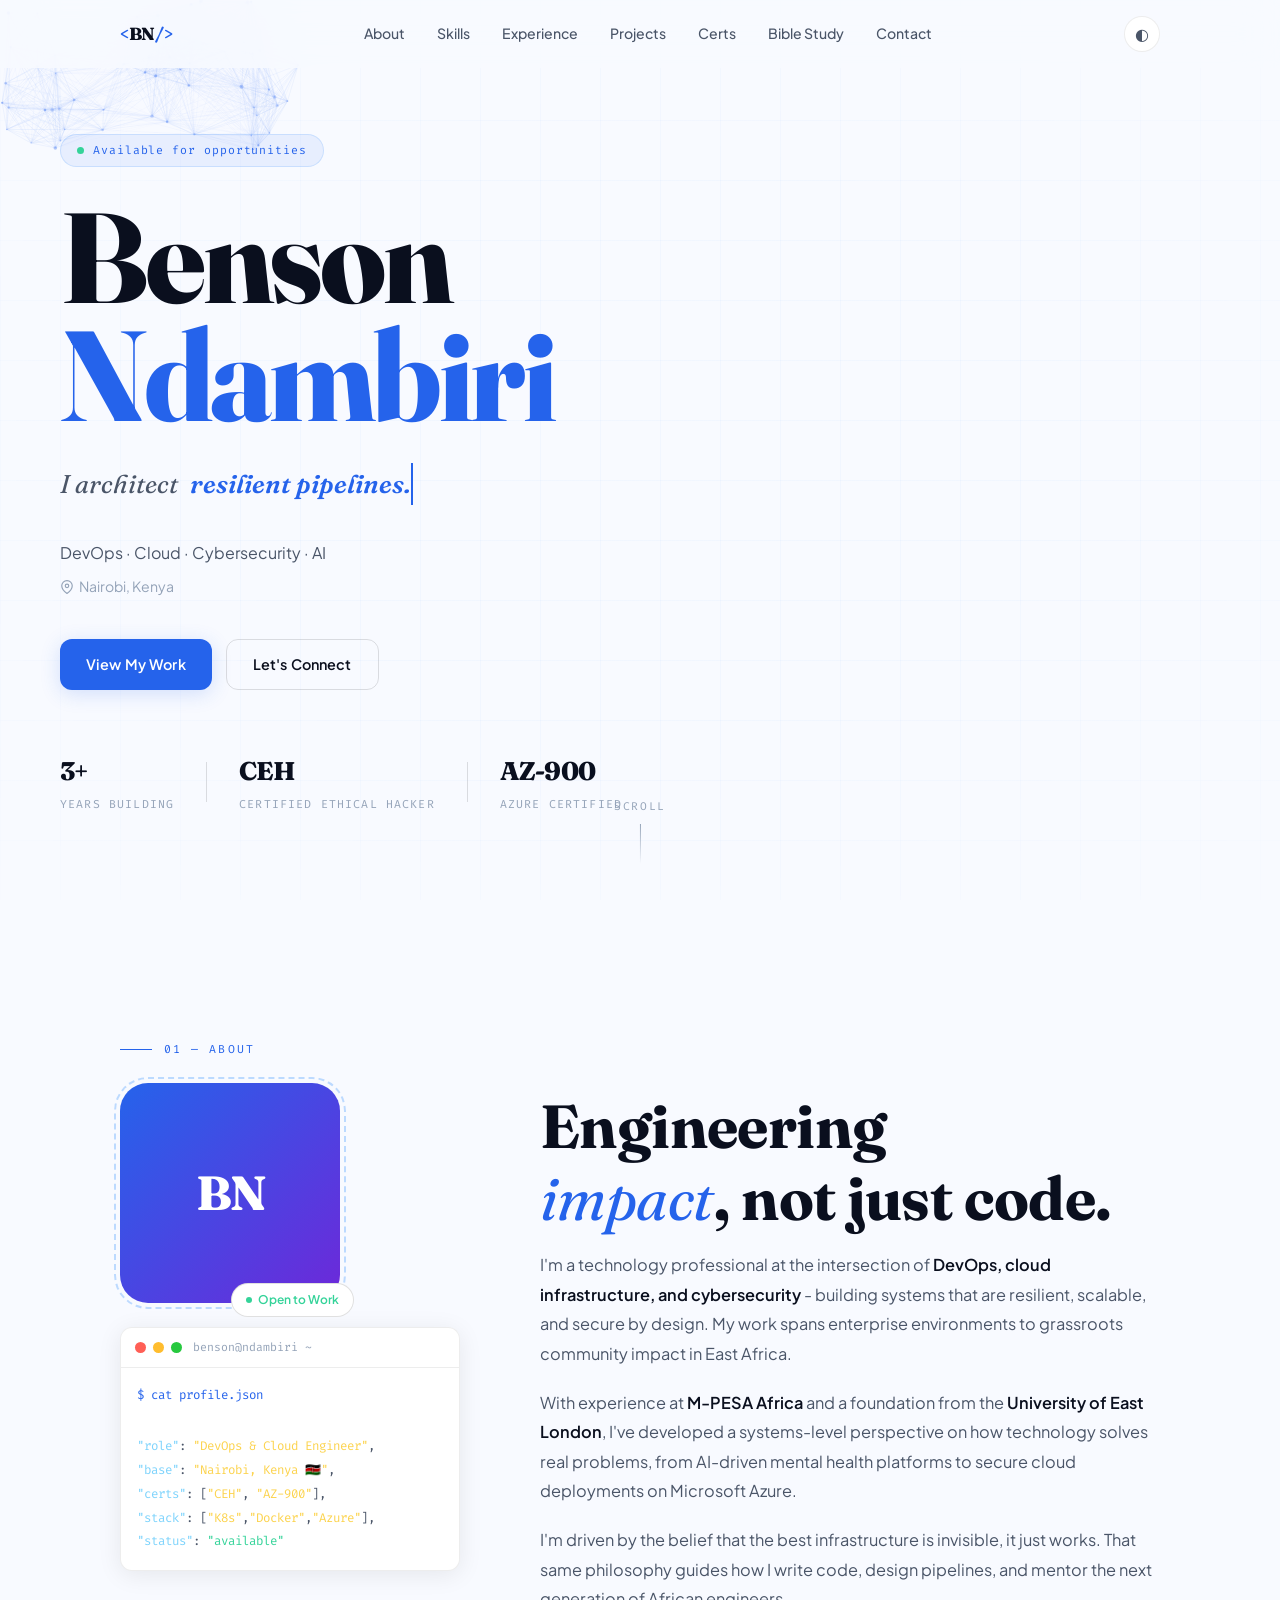
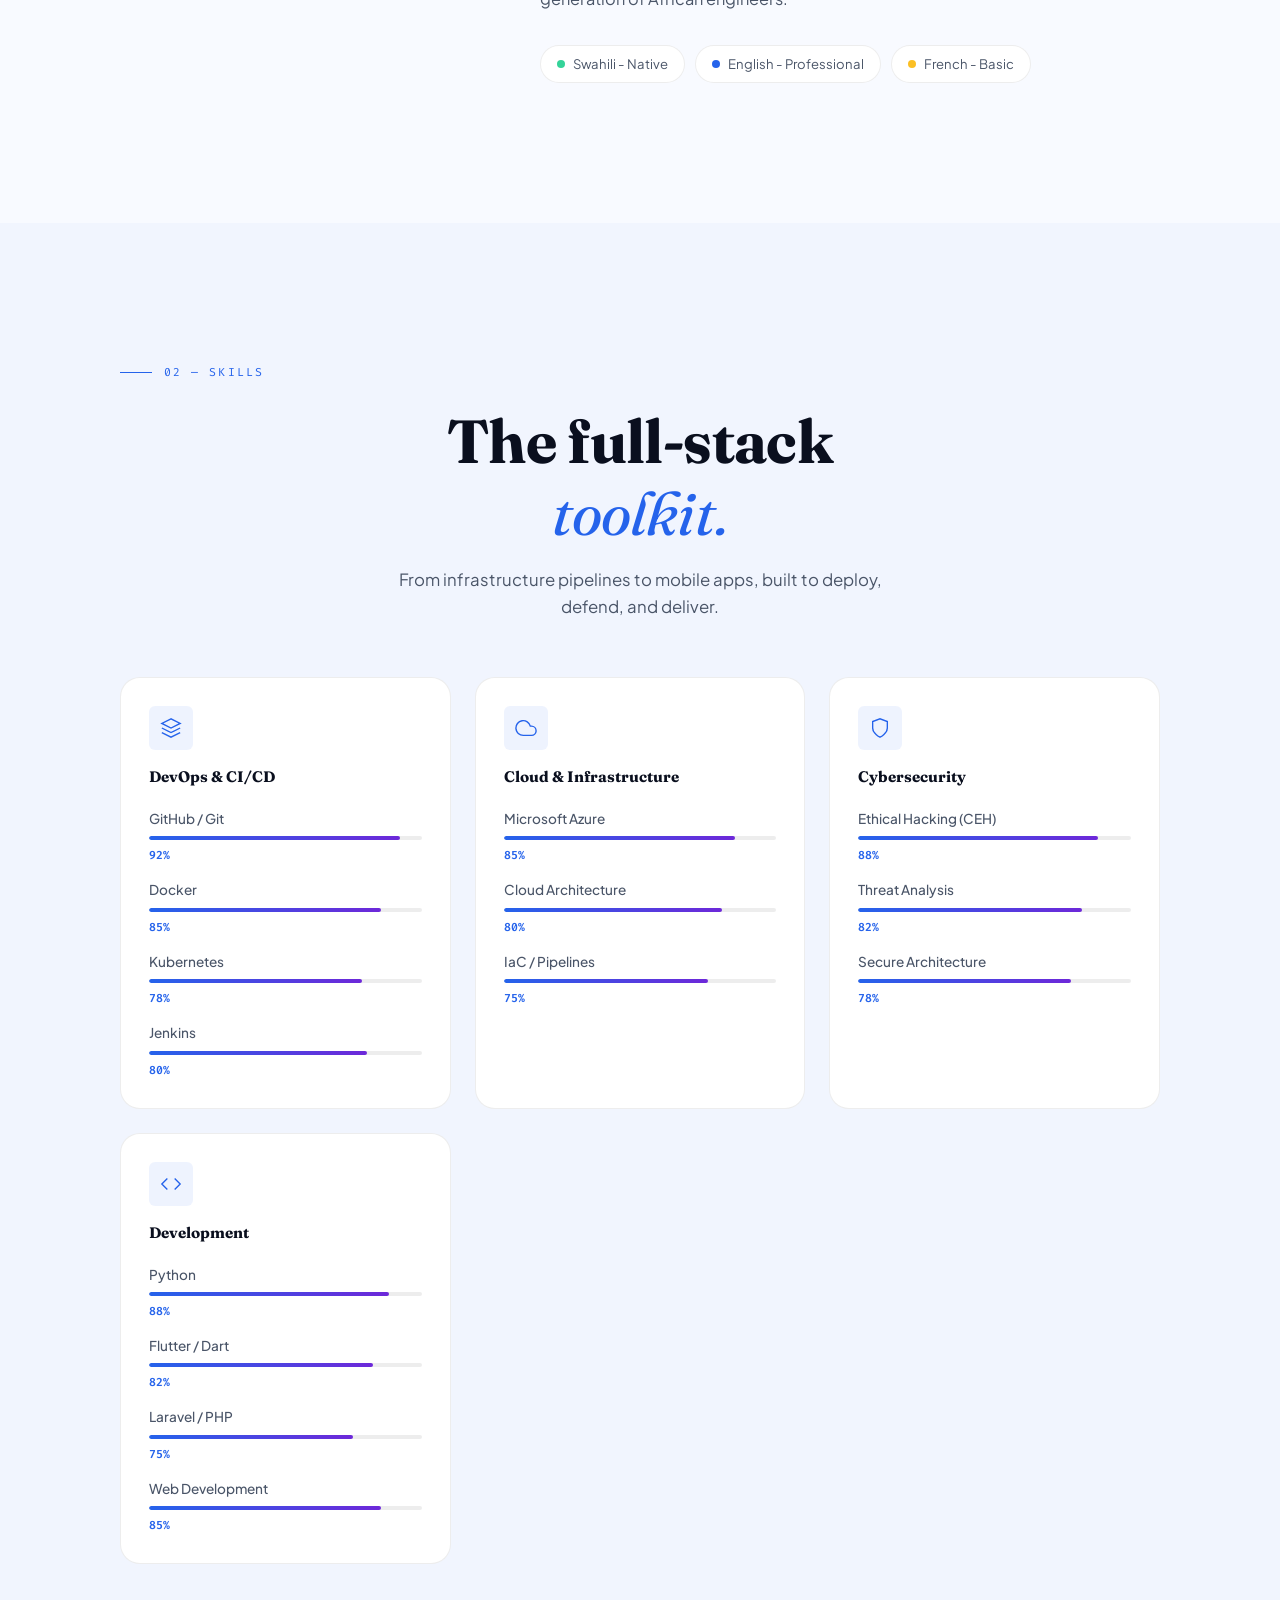
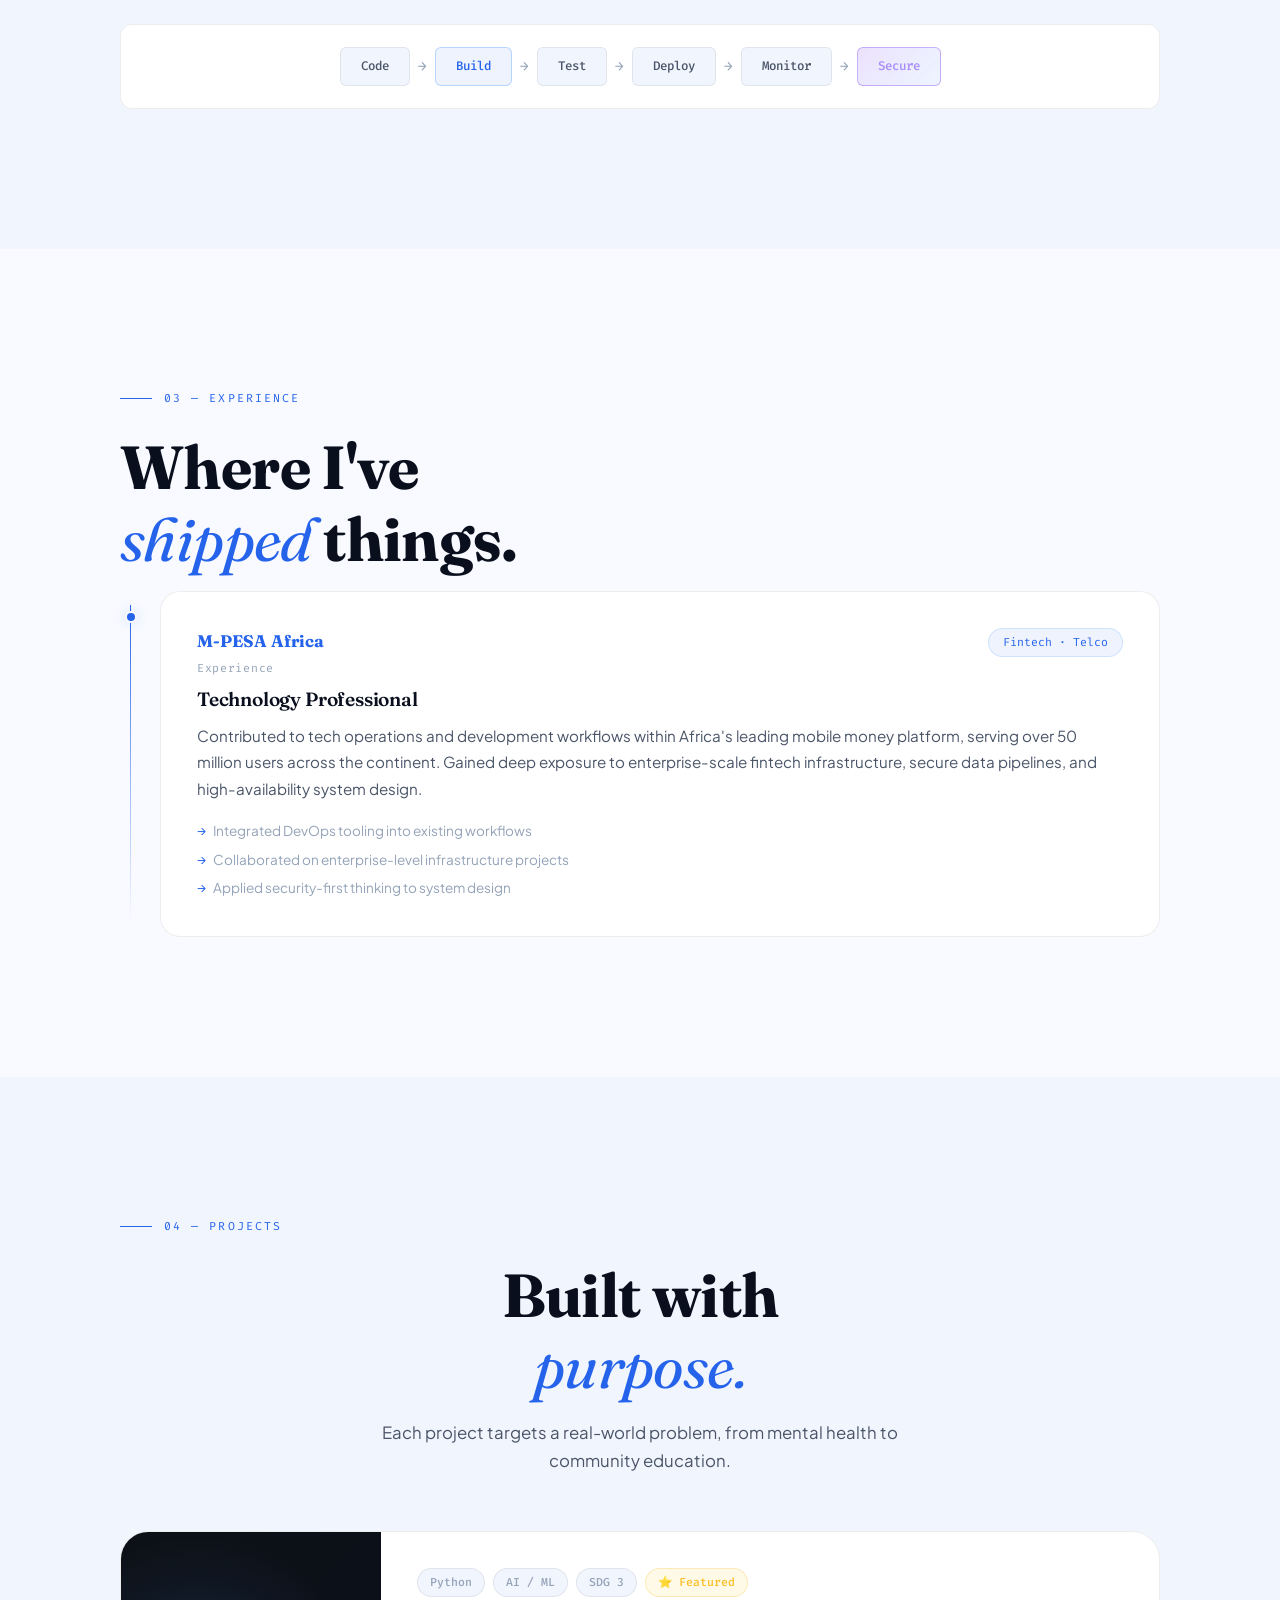
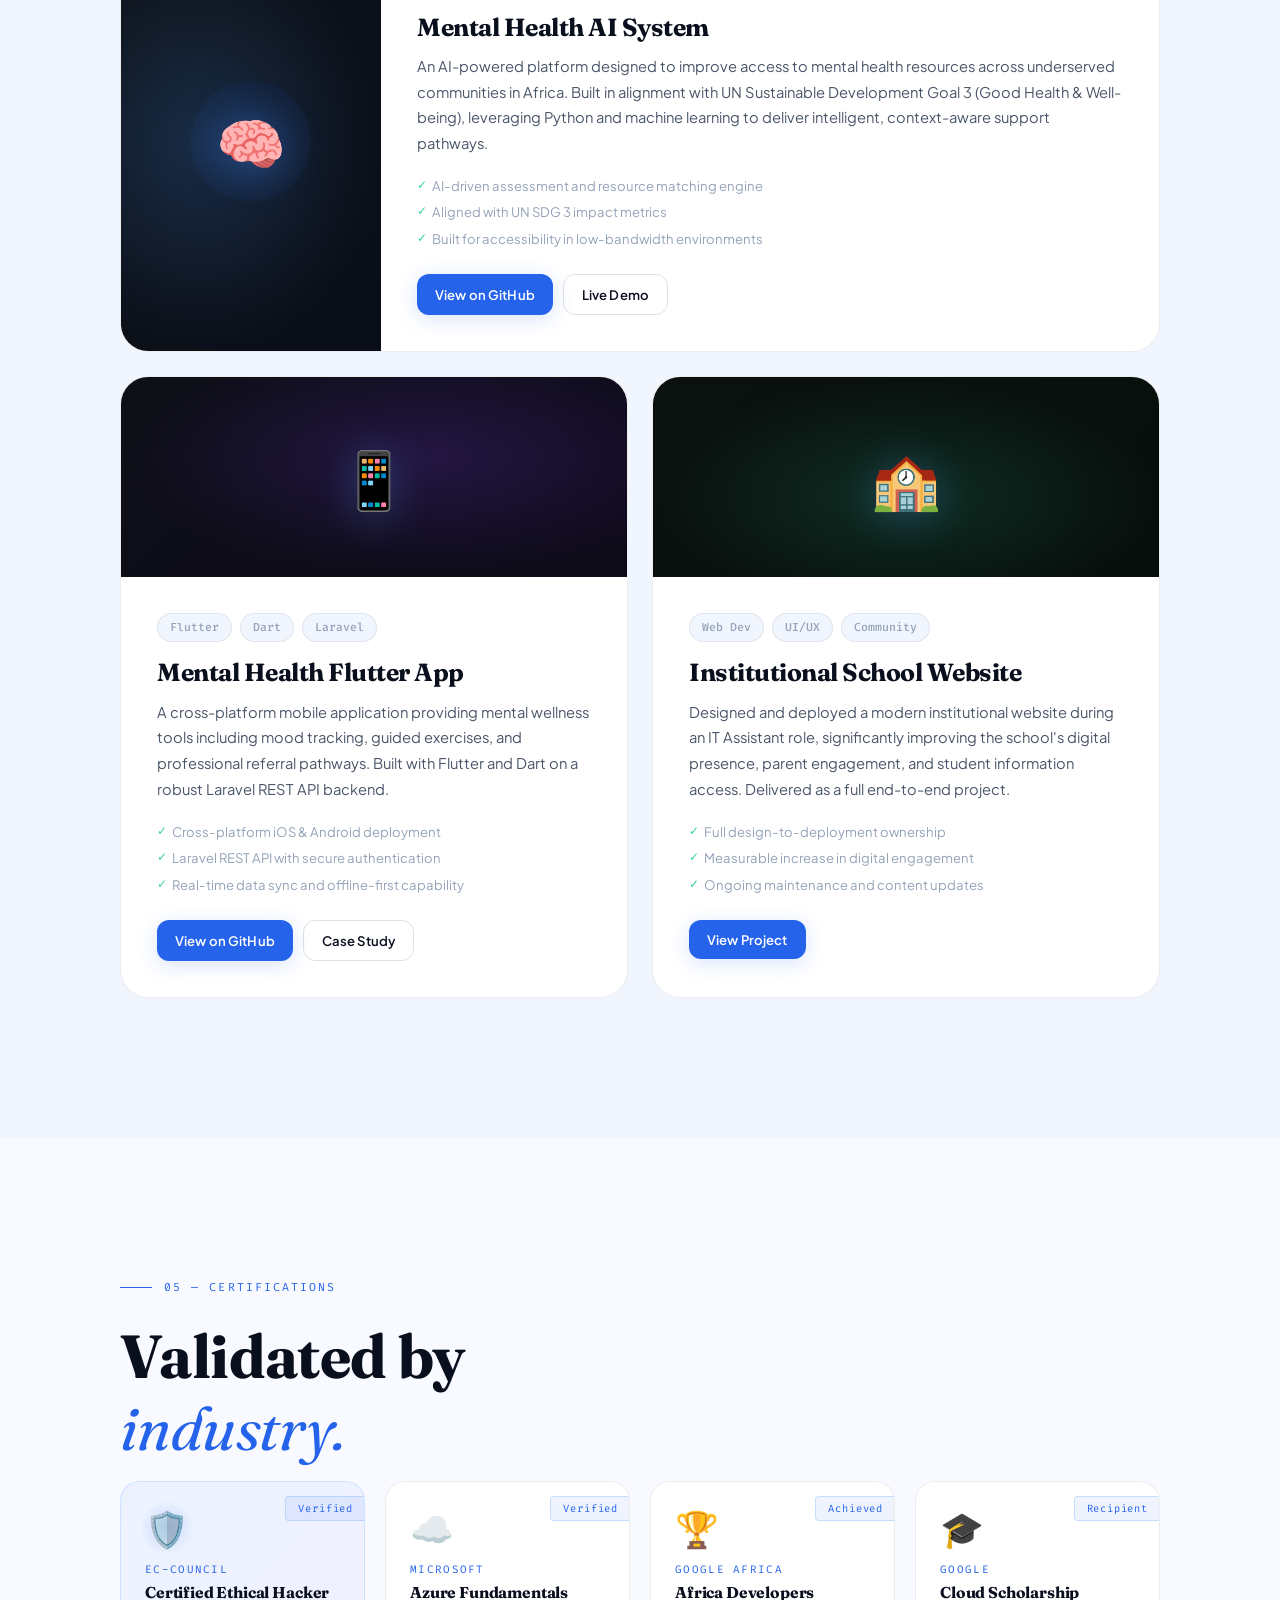
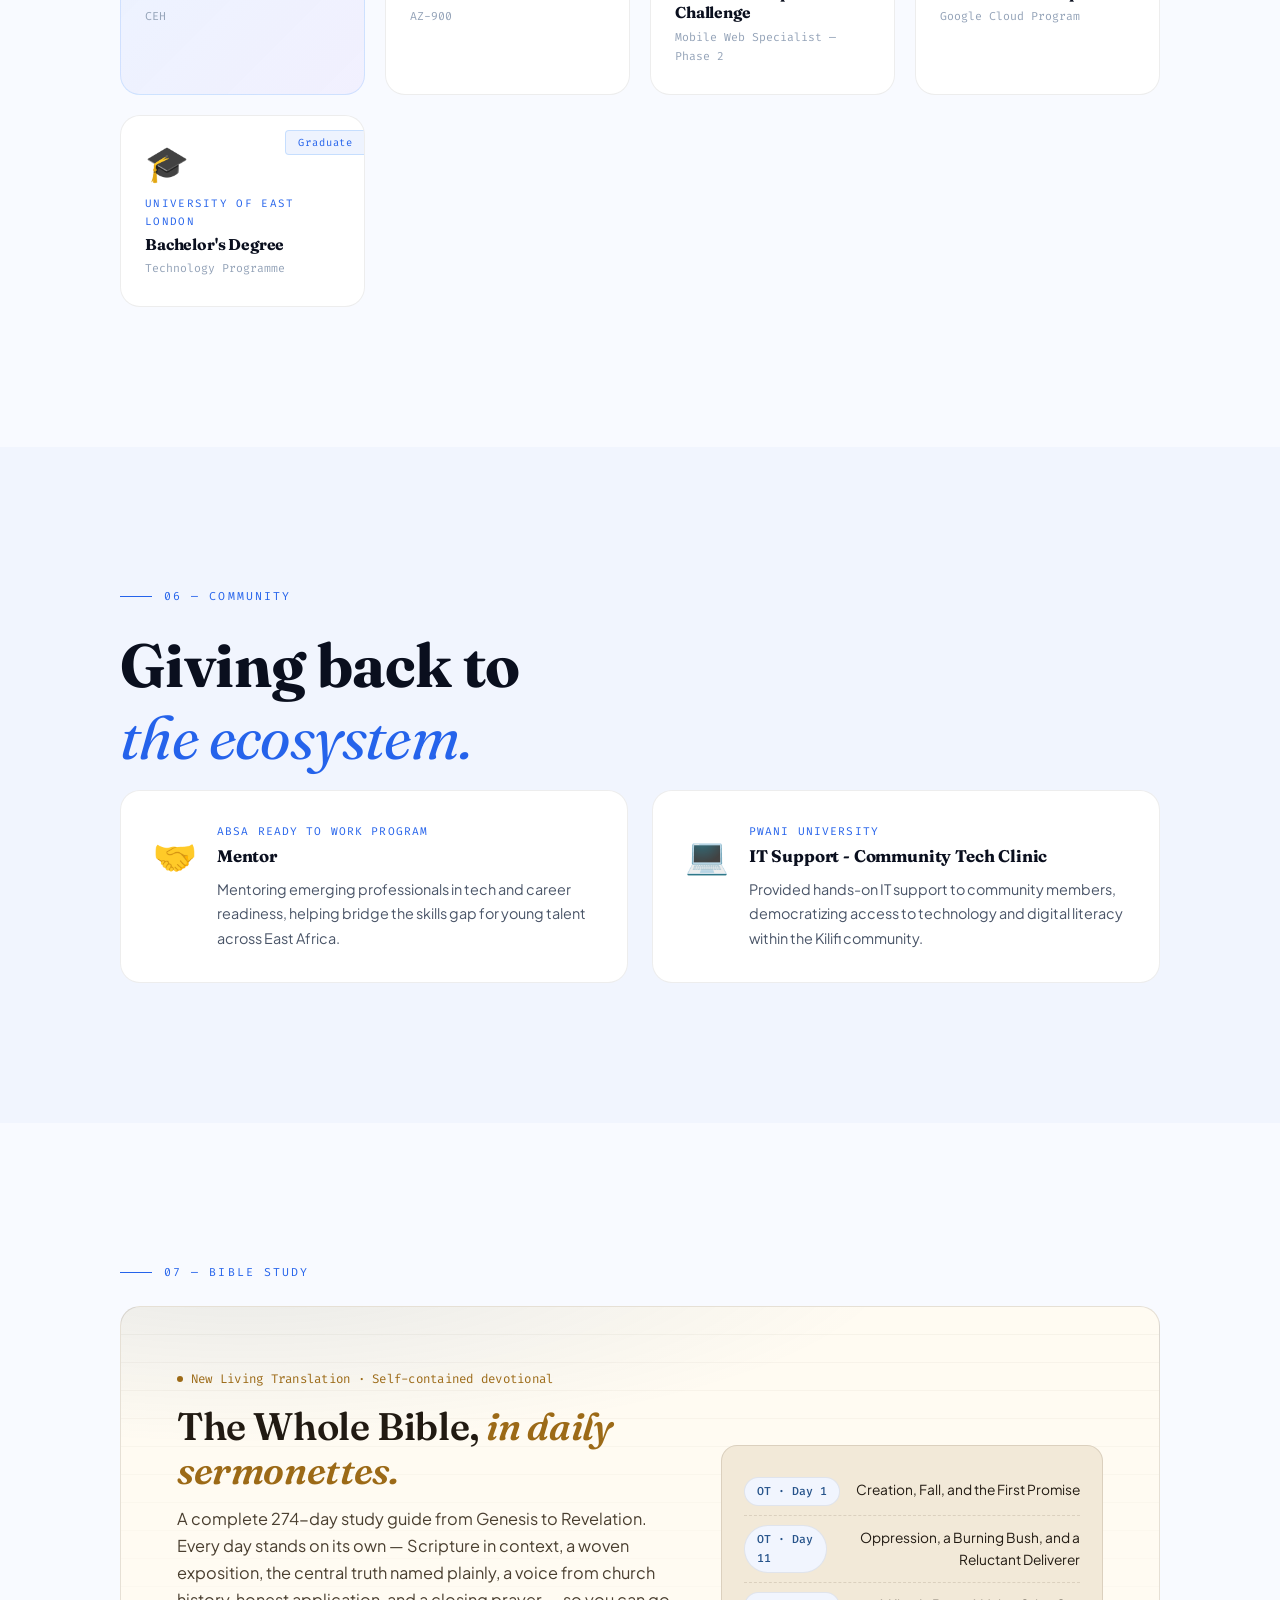
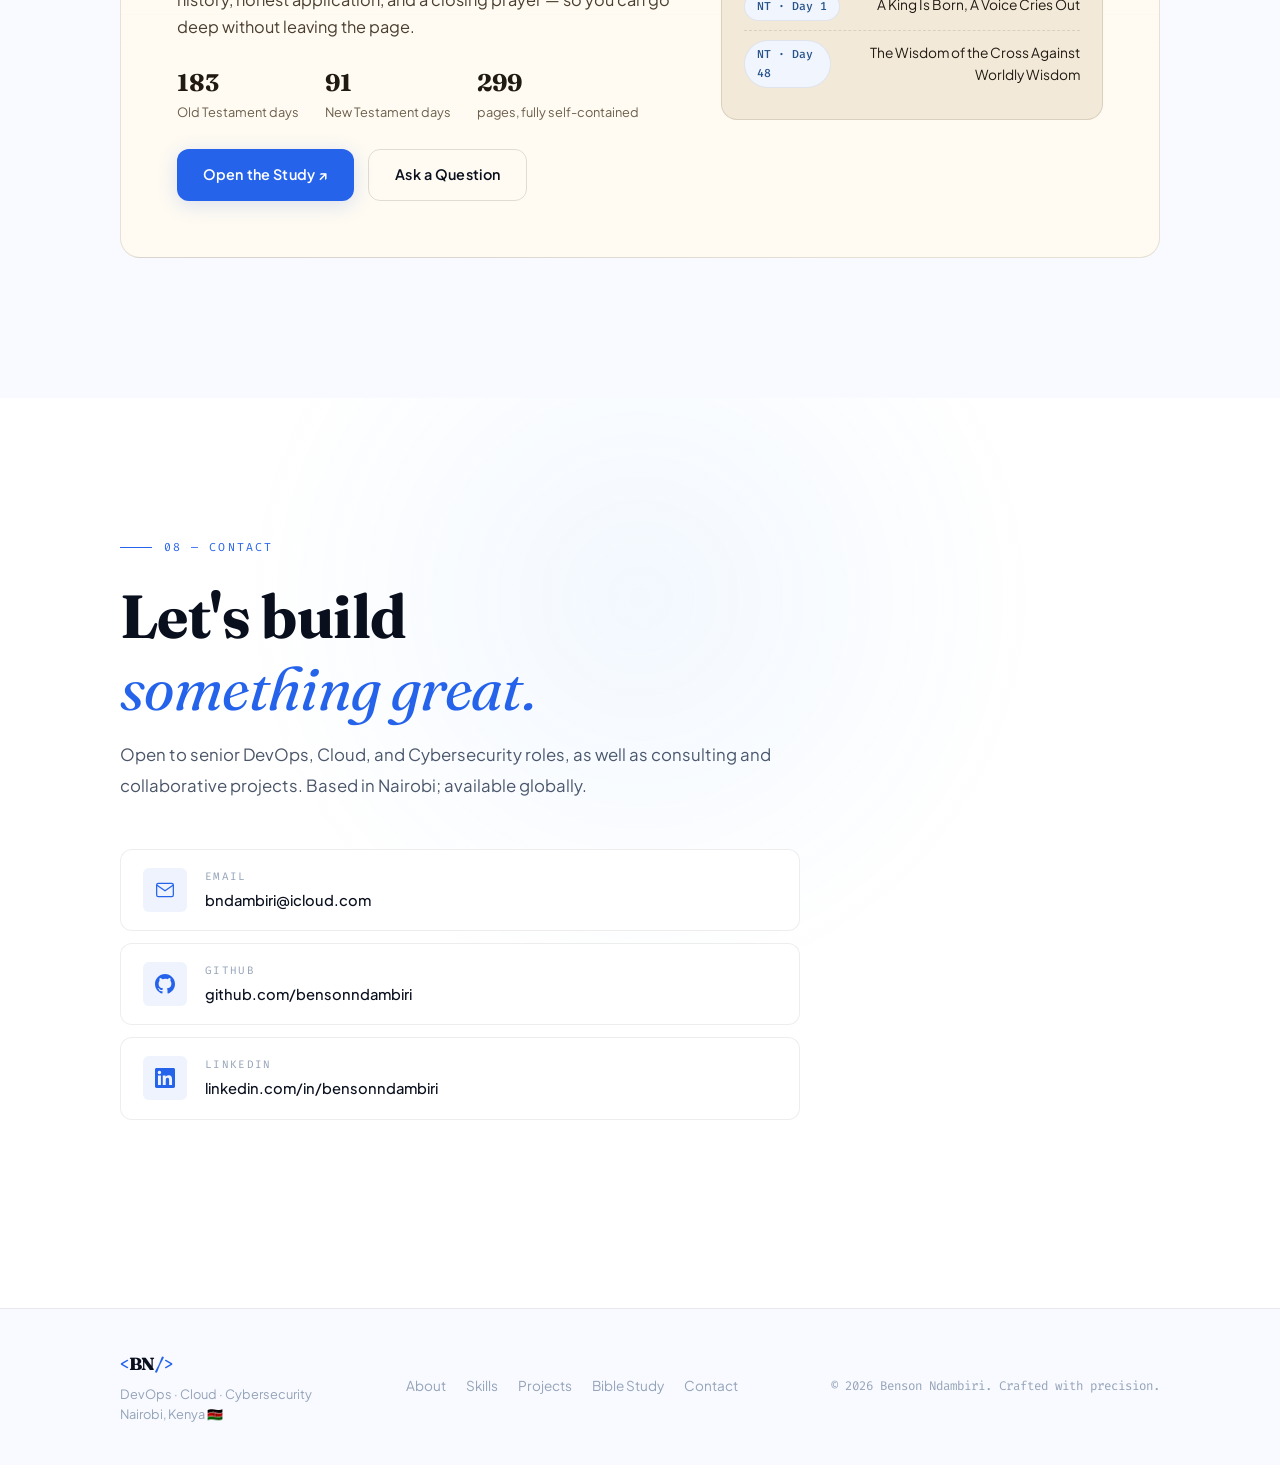
==== commit 7623750a: "changes" ====
--- a/index.html
+++ b/index.html
@@ -630,7 +630,7 @@
 </div>
 <div class="cl-text">
 <span class="cl-label">Email</span>
-<span class="cl-value">benson.ndambiri@email.com</span>
+<span class="cl-value">bndambiri@icloud.com</span>
 </div>
 <span class="cl-arrow" aria-hidden="true">→</span>
 </a>
--- a/css/bible-study.css
+++ b/css/bible-study.css
@@ -57,8 +57,8 @@
   --bs-border:rgba(64,44,20,.13);
   --bs-border-strong:rgba(64,44,20,.24);
   --bs-text:#211a12;
-  --bs-text-dim:#5c4f3d;
-  --bs-text-faint:#8a7c65;
+  --bs-text-dim:#4a3f30;
+  --bs-text-faint:#6b5f4c;
 
   --bs-accent:#26538a;
   --bs-accent-dim:rgba(38,83,138,.11);
@@ -166,52 +166,134 @@
    STANDALONE READER APP (bible-study.html)
    ============================================================ */
 
+@media (prefers-reduced-motion: reduce){
+  .bs-topbar, .bs-progressline, .bs-sidebar, .bs-view, .bs-tab-btn, .bs-icon-btn,
+  .bs-day-row, .bs-book-header .chev, .bs-res-book-head .bchev, .bs-res-chapters,
+  .bs-modal-overlay, .bs-modal{
+    transition-duration:.001ms !important;
+  }
+}
+
 .bs-body{
-  background:var(--bs-bg);
+  --bs-chrome-h:68px;
+  --bs-motion-hide: cubic-bezier(.4,0,1,1);
+  --bs-motion-show: cubic-bezier(0,0,.2,1);
+  --bs-motion-dur: .32s;
   color:var(--bs-text);
   font-family:var(--bs-sans);
   min-height:100vh;
-  display:flex;
-  flex-direction:column;
-}
-
-/* top bar */
+  position:relative;
+  background-color:var(--bs-bg);
+  background-image:
+    linear-gradient(var(--bs-photo-scrim), var(--bs-photo-scrim)),
+    url('../images/bible-bg.jpg');
+  background-size:cover;
+  background-position:center 30%;
+  background-repeat:no-repeat;
+  background-attachment:fixed;
+}
+[data-theme="dark"]{ --bs-photo-scrim: rgba(8,7,12,.58); --bs-panel-alpha:62%; --bs-topbar-alpha:52%; --bs-reader-alpha:58%; }
+[data-theme="light"]{ --bs-photo-scrim: rgba(250,246,236,.32); --bs-panel-alpha:60%; --bs-topbar-alpha:64%; --bs-reader-alpha:56%; }
+
+/* ---- light-mode ambient motion: soft drifting light blobs behind everything.
+   Dark mode stays still/moody on purpose; this is the "spice" for light mode only. ---- */
+.bs-light-fx{ display:none; }
+[data-theme="light"] .bs-light-fx{
+  display:block; position:fixed; inset:0; z-index:0; overflow:hidden; pointer-events:none;
+}
+.bs-light-fx span{
+  position:absolute; border-radius:50%; filter:blur(60px); opacity:.4; mix-blend-mode:multiply;
+}
+.bs-light-fx .lb1{
+  width:46vw; height:46vw; left:-10vw; top:-14vh; background:radial-gradient(circle, #ffd98f, transparent 70%);
+  animation:bsFloat1 26s ease-in-out infinite;
+}
+.bs-light-fx .lb2{
+  width:40vw; height:40vw; right:-12vw; top:20vh; background:radial-gradient(circle, #9fc2e8, transparent 70%);
+  animation:bsFloat2 32s ease-in-out infinite;
+}
+.bs-light-fx .lb3{
+  width:34vw; height:34vw; left:20vw; bottom:-16vh; background:radial-gradient(circle, #d9a5e0, transparent 70%);
+  animation:bsFloat3 22s ease-in-out infinite;
+}
+@keyframes bsFloat1{
+  0%,100%{ transform:translate(0,0) scale(1); }
+  50%{ transform:translate(6vw,8vh) scale(1.12); }
+}
+@keyframes bsFloat2{
+  0%,100%{ transform:translate(0,0) scale(1); }
+  50%{ transform:translate(-7vw,-6vh) scale(1.08); }
+}
+@keyframes bsFloat3{
+  0%,100%{ transform:translate(0,0) scale(1); }
+  50%{ transform:translate(5vw,-7vh) scale(1.1); }
+}
+@media (prefers-reduced-motion: reduce){
+  .bs-light-fx span{ animation:none !important; }
+}
+
+/* top bar — fixed, slides up and out while scrolling down */
 .bs-topbar{
-  position:sticky; top:0; z-index:40;
-  display:flex; align-items:center; gap:16px;
+  position:fixed; top:0; left:0; right:0; z-index:40;
+  display:flex; align-items:center; gap:14px;
   padding:14px 22px;
-  background:color-mix(in srgb, var(--bs-bg) 88%, transparent);
-  backdrop-filter:blur(10px);
+  background:var(--bs-bg);
+  background:color-mix(in srgb, var(--bs-bg) var(--bs-topbar-alpha), transparent);
+  -webkit-backdrop-filter:blur(20px);
+  backdrop-filter:blur(20px);
   border-bottom:1px solid var(--bs-border);
+  transition:transform var(--bs-motion-dur) var(--bs-motion-hide);
+  will-change:transform;
+}
+.bs-chrome-hidden .bs-topbar{
+  transform:translateY(-100%);
+  transition-timing-function:var(--bs-motion-hide);
 }
 .bs-back{
   display:flex; align-items:center; gap:8px;
   font-family:var(--bs-mono); font-size:.82rem;
   color:var(--bs-text-dim); text-decoration:none;
-  padding:7px 12px; border-radius:20px;
+  padding:7px 10px; border-radius:20px;
   border:1px solid var(--bs-border);
   transition:color .15s, border-color .15s;
-  white-space:nowrap;
+  white-space:nowrap; flex:none;
 }
 .bs-back:hover{ color:var(--bs-accent); border-color:var(--bs-accent); }
+
+.bs-tabs{
+  display:flex; gap:4px; background:var(--bs-panel-2);
+  border:1px solid var(--bs-border); border-radius:22px; padding:3px; flex:none;
+}
+.bs-tab-btn{
+  font-family:var(--bs-sans); font-size:.84rem; font-weight:600;
+  padding:7px 16px; border-radius:18px; border:none; background:none;
+  color:var(--bs-text-dim); cursor:pointer; transition:.18s;
+}
+.bs-tab-btn.active{ background:var(--bs-accent); color:var(--bs-bg); }
+.bs-tab-btn:not(.active):hover{ color:var(--bs-text); }
+
 .bs-title-block{ display:flex; flex-direction:column; line-height:1.15; flex:1; min-width:0; }
 .bs-title-block b{
-  font-family:var(--bs-serif); font-size:1.05rem; font-weight:600;
+  font-family:var(--bs-serif); font-size:1.02rem; font-weight:600;
   white-space:nowrap; overflow:hidden; text-overflow:ellipsis;
 }
-.bs-title-block span{ font-size:.74rem; color:var(--bs-text-faint); font-family:var(--bs-mono); }
-.bs-top-actions{ display:flex; align-items:center; gap:8px; }
+.bs-title-block span{ font-size:.72rem; color:var(--bs-text-faint); font-family:var(--bs-mono); }
+@media (max-width:760px){ .bs-title-block{ display:none; } }
+.bs-top-actions{ display:flex; align-items:center; gap:8px; flex:none; }
 .bs-icon-btn{
   width:38px; height:38px; display:flex; align-items:center; justify-content:center;
   border-radius:50%; border:1px solid var(--bs-border); background:transparent;
-  color:var(--bs-text-dim); cursor:pointer; font-size:1rem;
+  color:var(--bs-text-dim); cursor:pointer; font-size:1rem; flex:none;
   transition:background .15s, color .15s, border-color .15s;
 }
 .bs-icon-btn:hover{ color:var(--bs-text); border-color:var(--bs-border-strong); background:var(--bs-panel-2); }
-.bs-drawer-toggle{ display:none; }
-
-/* thin overall progress line under topbar */
-.bs-progressline{ height:3px; background:var(--bs-border); position:sticky; top:65px; z-index:39; }
+
+/* thin overall progress line, fixed just under the topbar, hides together with it */
+.bs-progressline{
+  height:3px; background:var(--bs-border); position:fixed; left:0; right:0; top:var(--bs-chrome-h); z-index:39;
+  transition:transform var(--bs-motion-dur) var(--bs-motion-hide), opacity var(--bs-motion-dur) var(--bs-motion-hide);
+}
+.bs-chrome-hidden .bs-progressline{ transform:translateY(-8px); opacity:0; }
 .bs-progressline-fill{
   height:100%;
   background:linear-gradient(90deg, var(--bs-accent), var(--bs-gold));
@@ -219,36 +301,82 @@
   transition:width .4s ease;
 }
 
-/* main layout */
-.bs-main{
-  flex:1;
-  display:grid;
-  grid-template-columns:320px 1fr;
-  min-height:0;
-}
-@media (max-width:920px){
-  .bs-main{ grid-template-columns:1fr; }
-  .bs-drawer-toggle{ display:flex; }
-}
-
-/* ---- sidebar ---- */
+/* ---- view switching ---- */
+.bs-view{ display:none; padding-top:var(--bs-chrome-h); height:100vh; box-sizing:border-box; }
+.bs-main.active{ display:block; position:relative; }
+#bs-view-resources.active{ display:block; overflow-y:auto; }
+#bs-view-exposition.active{ display:block; overflow-y:auto; }
+
+/* main layout — reader always spans full width; the sidebar floats over/beside
+   it as its own layer and never participates in a grid, so it can slide fully
+   off to the left independent of anything else. */
+.bs-reader-scroll{ margin-left:0; }
+@media (min-width:921px){
+  .bs-reader-scroll{ margin-left:320px; transition:margin-left var(--bs-motion-dur) var(--bs-motion-show); }
+  body.bs-sidebar-collapsed .bs-reader-scroll{ margin-left:0; }
+}
+
+/* ---- sidebar + its hover/handle wrapper ---- */
+.bs-sidebar-hover-area{ position:relative; }
+@media (min-width:921px){
+  .bs-sidebar-hover-area{
+    position:fixed; top:var(--bs-chrome-h); left:0; width:320px;
+    height:calc(100vh - var(--bs-chrome-h)); z-index:55;
+    transition:top var(--bs-motion-dur) var(--bs-motion-show);
+  }
+  body.bs-chrome-hidden .bs-sidebar-hover-area{ top:0; height:100vh; }
+}
+
 .bs-sidebar{
   border-right:1px solid var(--bs-border);
   background:var(--bs-panel-2);
+  background:color-mix(in srgb, var(--bs-panel-2) var(--bs-panel-alpha), transparent);
+  -webkit-backdrop-filter:blur(20px);
+  backdrop-filter:blur(20px);
   display:flex; flex-direction:column;
-  height:calc(100vh - 68px);
-  position:sticky; top:68px;
+  min-width:0; overflow:hidden;
+}
+@media (min-width:921px){
+  .bs-sidebar{
+    position:absolute; inset:0; width:320px; height:100%;
+    transition:transform var(--bs-motion-dur) var(--bs-motion-show);
+  }
+  body.bs-sidebar-collapsed .bs-sidebar{ transform:translateX(-100%); }
 }
 @media (max-width:920px){
   .bs-sidebar{
     position:fixed; top:0; left:0; height:100vh; width:min(360px,86vw);
     z-index:60; transform:translateX(-105%);
-    transition:transform .28s ease;
+    transition:transform .3s var(--bs-motion-show);
     box-shadow:24px 0 60px rgba(0,0,0,.4);
-    top:0; padding-top:14px;
+    padding-top:14px;
   }
-  .bs-sidebar.open{ transform:translateX(0); }
-}
+  body:not(.bs-sidebar-collapsed) .bs-sidebar{ transform:translateX(0); }
+}
+
+/* the little tab that's always reachable at the left edge, in both states */
+.bs-sidebar-handle{
+  position:fixed; top:50%; left:0; transform:translateY(-50%);
+  width:24px; height:64px; z-index:70;
+  border:1px solid var(--bs-border); border-left:none;
+  border-radius:0 14px 14px 0;
+  background:var(--bs-panel-2);
+  background:color-mix(in srgb, var(--bs-panel-2) 88%, transparent);
+  -webkit-backdrop-filter:blur(16px);
+  backdrop-filter:blur(16px);
+  color:var(--bs-text-dim); cursor:pointer;
+  display:flex; align-items:center; justify-content:center;
+  transition:left var(--bs-motion-dur) var(--bs-motion-show), background .15s, color .15s;
+}
+.bs-sidebar-handle:hover{ color:var(--bs-text); background:var(--bs-panel-2); }
+.bs-handle-arrow{ display:inline-block; transition:transform var(--bs-motion-dur) var(--bs-motion-show); font-size:.9rem; }
+body.bs-sidebar-collapsed .bs-handle-arrow{ transform:rotate(180deg); }
+/* only relevant in the Study view */
+body.bs-view-resources-active .bs-sidebar-handle{ display:none; }
+@media (min-width:921px){
+  body.bs-chrome-hidden .bs-sidebar-handle{ top:calc(50% - var(--bs-chrome-h)/2); }
+}
+
 .bs-sidebar-head{ padding:16px 16px 10px; }
 .bs-tracks{ display:flex; gap:6px; padding:0 16px 12px; }
 .bs-track-btn{
@@ -318,10 +446,11 @@
 
 /* ---- reader ---- */
 .bs-reader-scroll{
-  overflow-y:auto; height:calc(100vh - 68px);
+  overflow-y:auto; height:calc(100vh - var(--bs-chrome-h));
   background:
     radial-gradient(1000px 480px at 12% -8%, var(--bs-accent-dim), transparent 60%),
-    radial-gradient(800px 420px at 100% 15%, var(--bs-gold-dim), transparent 55%);
+    radial-gradient(800px 420px at 100% 15%, var(--bs-gold-dim), transparent 55%),
+    color-mix(in srgb, var(--bs-bg) var(--bs-reader-alpha), transparent);
 }
 .bs-reader{
   max-width:720px; margin:0 auto; padding:clamp(28px,5vw,64px) clamp(20px,5vw,28px) 140px;
@@ -386,6 +515,16 @@
 .bs-passage-item:first-child{ border-top:none; }
 .bs-passage-item .pref{ font-family:var(--bs-serif); font-weight:600; font-style:italic; color:var(--bs-passage); font-size:1rem; }
 .bs-passage-item p{ margin:0; line-height:1.7; color:var(--bs-text); }
+.bs-passage-item.clickable{ cursor:pointer; border-radius:8px; margin:0 -10px; padding:14px 10px; transition:background .15s; }
+.bs-passage-item.clickable:first-child{ border-top:none; }
+.bs-passage-item.clickable:hover, .bs-passage-item.clickable:focus-visible{ background:var(--bs-passage-dim); outline:none; }
+.pref-hint{ font-size:.8rem; opacity:.7; }
+.bs-exp-link{
+  display:block; grid-column:1 / -1; margin-top:10px; font-family:var(--bs-mono); font-size:.76rem;
+  color:var(--bs-gold); background:none; border:none; padding:0; cursor:pointer;
+  text-decoration:underline; text-underline-offset:3px; text-align:left;
+}
+.bs-exp-link:hover{ opacity:.8; }
 @media (max-width:520px){
   .bs-passage-item{ grid-template-columns:1fr; gap:4px; }
 }
@@ -507,14 +646,183 @@
 .bs-scrim.show{ opacity:1; pointer-events:auto; }
 
 @media print{
-  .bs-topbar, .bs-progressline, .bs-sidebar, .bs-pagenav, .bs-kbd-hint, .bs-mark-done, .bs-drawer-toggle{ display:none !important; }
-  .bs-main{ display:block; }
-  .bs-reader-scroll{ height:auto; overflow:visible; }
+  .bs-topbar, .bs-progressline, .bs-sidebar-hover-area, .bs-pagenav, .bs-kbd-hint, .bs-mark-done{ display:none !important; }
+  .bs-main{ display:block; padding-top:0; height:auto; }
+  .bs-reader-scroll{ height:auto; overflow:visible; background:#fff; }
   .bs-body{ background:#fff; color:#000; }
 }
 
 .bs-visually-hidden{
   position:absolute; width:1px; height:1px; overflow:hidden; clip:rect(0,0,0,0);
+}
+
+/* ============================================================
+   RESOURCES LIBRARY
+   ============================================================ */
+.bs-resources{
+  background:
+    radial-gradient(1000px 500px at 85% 0%, var(--bs-passage-dim), transparent 60%),
+    color-mix(in srgb, var(--bs-panel-2) var(--bs-panel-alpha), transparent);
+  border-top:1px solid var(--bs-border);
+  padding:calc(var(--bs-chrome-h) + clamp(40px,6vw,80px)) clamp(20px,5vw,28px) clamp(60px,8vw,100px);
+}
+.bs-resources-inner{ max-width:900px; margin:0 auto; }
+.bs-resources-head{ text-align:center; margin-bottom:36px; }
+.bs-resources-head .bs-ref-badge{ margin-bottom:16px; }
+.bs-resources-head h2{
+  font-family:var(--bs-serif); font-weight:700; font-style:italic;
+  font-size:clamp(1.9rem,4vw,2.6rem); margin:0 0 14px;
+  background:linear-gradient(100deg, var(--bs-text) 30%, var(--bs-passage) 70%);
+  -webkit-background-clip:text; background-clip:text; color:transparent;
+}
+.bs-resources-head p{
+  color:var(--bs-text-dim); font-size:1rem; line-height:1.7;
+  max-width:60ch; margin:0 auto 24px;
+}
+.bs-res-search-wrap{ max-width:420px; margin:0 auto; position:relative; }
+
+/* Step 1: category prompt */
+.bs-res-category-prompt{
+  display:grid; grid-template-columns:repeat(3,1fr); gap:14px;
+  max-width:760px; margin:0 auto 20px;
+}
+@media (max-width:700px){ .bs-res-category-prompt{ grid-template-columns:1fr; } }
+.bs-res-cat-card{
+  border:1px solid var(--bs-border); border-radius:14px; background:var(--bs-panel);
+  padding:26px 20px; text-align:center; cursor:pointer; transition:.18s;
+  display:flex; flex-direction:column; gap:6px;
+}
+.bs-res-cat-card:hover{ border-color:var(--bs-passage); transform:translateY(-2px); }
+.bs-res-cat-card .cat-title{ font-family:var(--bs-serif); font-weight:600; font-size:1.15rem; color:var(--bs-text); }
+.bs-res-cat-card .cat-sub{ font-family:var(--bs-mono); font-size:.74rem; color:var(--bs-text-faint); }
+
+/* Step 2: switcher, shown once a category is picked */
+.bs-res-switcher{ display:flex; gap:6px; justify-content:center; margin-bottom:20px; }
+.bs-res-switch-btn{
+  padding:8px 18px; border-radius:20px; font-family:var(--bs-sans); font-size:.86rem; font-weight:600;
+  border:1px solid var(--bs-border); background:var(--bs-panel); color:var(--bs-text-dim); cursor:pointer; transition:.15s;
+}
+.bs-res-switch-btn.active{ background:var(--bs-passage); border-color:var(--bs-passage); color:var(--bs-bg); }
+.bs-res-switch-btn:not(.active):hover{ color:var(--bs-text); }
+
+.bs-res-testament{ margin-top:40px; }
+.bs-res-testament-title{
+  font-family:var(--bs-serif); font-weight:600; font-size:1.15rem; color:var(--bs-text);
+  display:flex; align-items:baseline; gap:10px; margin:0 0 14px;
+  border-bottom:1px solid var(--bs-border); padding-bottom:10px;
+}
+.bs-res-testament-title span{ font-family:var(--bs-mono); font-size:.76rem; color:var(--bs-text-faint); font-weight:400; }
+
+.bs-res-book{
+  border:1px solid var(--bs-border); border-radius:12px; margin-bottom:8px;
+  background:var(--bs-panel); overflow:hidden;
+}
+.bs-res-book-head{
+  width:100%; display:flex; align-items:center; gap:12px;
+  padding:14px 16px; background:none; border:none; cursor:pointer; text-align:left;
+}
+.bs-res-book-head:hover{ background:var(--bs-panel-2); }
+.bs-res-book-head .bname{
+  font-family:var(--bs-serif); font-weight:600; font-size:1.02rem; color:var(--bs-text); flex:none;
+}
+.bs-res-book-head .bcount{ font-family:var(--bs-mono); font-size:.72rem; color:var(--bs-text-faint); }
+.bs-res-book-head .bchev{ margin-left:auto; color:var(--bs-text-faint); font-size:.75rem; transition:transform .18s; }
+.bs-res-book.open .bchev{ transform:rotate(180deg); }
+.bs-res-book-head .boverview{
+  font-family:var(--bs-mono); font-size:.72rem; color:var(--bs-passage);
+  border:1px solid var(--bs-passage); border-radius:16px; padding:4px 10px;
+  text-decoration:none; flex:none; white-space:nowrap;
+}
+.bs-res-book-head .boverview:hover{ background:var(--bs-passage-dim); }
+
+.bs-res-chapters{
+  display:none; padding:6px 16px 16px;
+  flex-wrap:wrap; gap:6px;
+}
+.bs-res-book.open .bs-res-chapters{ display:flex; }
+.bs-res-chap-link{
+  font-family:var(--bs-mono); font-size:.76rem; color:var(--bs-text-dim);
+  background:var(--bs-panel-2); border:1px solid var(--bs-border); border-radius:6px;
+  padding:5px 9px; text-decoration:none; min-width:30px; text-align:center;
+  transition:.12s;
+}
+.bs-res-chap-link:hover{ background:var(--bs-passage); border-color:var(--bs-passage); color:var(--bs-bg); }
+
+.bs-res-nomatch{ text-align:center; color:var(--bs-text-faint); font-size:.9rem; padding:30px 0; }
+.bs-res-footnote{
+  margin-top:40px; text-align:center; font-size:.8rem; line-height:1.7; color:var(--bs-text-faint);
+  max-width:64ch; margin-left:auto; margin-right:auto;
+}
+
+/* chapter chip: has an in-app exposition available */
+.bs-res-chap-link.has-exp{
+  border-color:var(--bs-gold); color:var(--bs-gold); position:relative;
+}
+.bs-res-chap-link.has-exp::after{
+  content:"\2726"; font-size:.6rem; position:absolute; top:-5px; right:-3px; color:var(--bs-gold);
+}
+.bs-res-chap-link.has-exp:hover{ background:var(--bs-gold); border-color:var(--bs-gold); color:var(--bs-bg); }
+.bs-res-exp-key{
+  text-align:center; font-family:var(--bs-mono); font-size:.72rem; color:var(--bs-text-faint);
+  margin:14px 0 0;
+}
+.bs-res-exp-key .k{ color:var(--bs-gold); }
+
+/* ============================================================
+   CHAPTER EXPOSITION VIEW
+   ============================================================ */
+.bs-exposition{
+  overflow-y:auto;
+  background:
+    radial-gradient(1000px 500px at 15% 0%, var(--bs-gold-dim), transparent 60%),
+    color-mix(in srgb, var(--bs-bg) var(--bs-reader-alpha), transparent);
+}
+.bs-exposition-inner{ max-width:720px; margin:0 auto; padding:0 clamp(20px,5vw,28px) 100px; }
+.bs-exp-back{
+  margin:20px 0 10px; font-family:var(--bs-mono); font-size:.82rem; color:var(--bs-text-dim);
+  background:none; border:1px solid var(--bs-border); border-radius:20px; padding:7px 14px; cursor:pointer;
+  transition:.15s;
+}
+.bs-exp-back:hover{ color:var(--bs-text); border-color:var(--bs-text-faint); }
+.bs-exp-crumb{
+  font-family:var(--bs-mono); font-size:.78rem; color:var(--bs-text-faint); margin:22px 0 14px;
+}
+.bs-exp-crumb b{ color:var(--bs-gold); font-weight:500; }
+.bs-exp-title{
+  font-family:var(--bs-serif); font-weight:700; font-style:italic;
+  font-size:clamp(1.7rem,4vw,2.4rem); line-height:1.2; margin:0 0 18px;
+  background:linear-gradient(100deg, var(--bs-text) 30%, var(--bs-gold) 70%);
+  -webkit-background-clip:text; background-clip:text; color:transparent;
+}
+.bs-exp-scene{
+  font-size:1.02rem; line-height:1.75; color:var(--bs-text-dim);
+  border-left:2px solid var(--bs-gold); padding-left:18px; margin-bottom:38px;
+}
+.bs-exp-section{ margin:30px 0; }
+.bs-exp-section-head{
+  display:flex; align-items:baseline; gap:10px; margin-bottom:10px; flex-wrap:wrap;
+}
+.bs-exp-section-head h4{
+  font-family:var(--bs-serif); font-weight:600; font-size:1.15rem; color:var(--bs-text); margin:0;
+}
+.bs-exp-range{ font-family:var(--bs-mono); font-size:.76rem; color:var(--bs-gold); }
+.bs-exp-section p{ margin:0; line-height:1.8; font-size:1rem; color:var(--bs-text); }
+
+.bs-exp-pagenav{ display:flex; gap:12px; margin-top:46px; }
+.bs-exp-pagenav a, .bs-exp-pagenav span{
+  flex:1; display:flex; flex-direction:column; gap:2px;
+  padding:14px 16px; border-radius:12px; border:1px solid var(--bs-border);
+  text-decoration:none; color:var(--bs-text); transition:.18s;
+}
+.bs-exp-pagenav a:hover{ border-color:var(--bs-gold); }
+.bs-exp-pagenav .next{ text-align:right; align-items:flex-end; }
+.bs-exp-pagenav .pn-label{ font-family:var(--bs-mono); font-size:.7rem; color:var(--bs-text-faint); }
+.bs-exp-pagenav .pn-title{ font-family:var(--bs-serif); font-weight:600; font-size:.98rem; }
+.bs-exp-pagenav .soon{ opacity:.45; }
+
+.bs-exp-progress-note{
+  margin-top:20px; padding:14px 18px; border-radius:10px; background:var(--bs-gold-dim);
+  border:1px solid var(--bs-border); font-size:.85rem; line-height:1.6; color:var(--bs-text-dim);
 }
 
 /* clickable voice card affordance */
@@ -554,8 +862,10 @@
 .bs-modal-btn{
   flex:1; padding:11px 14px; border-radius:10px; font-family:var(--bs-sans); font-size:.9rem; font-weight:600;
   cursor:pointer; transition:.15s;
+  display:flex; align-items:center; justify-content:center; text-decoration:none;
 }
 .bs-modal-cancel{ background:none; border:1px solid var(--bs-border-strong); color:var(--bs-text-dim); }
 .bs-modal-cancel:hover{ color:var(--bs-text); border-color:var(--bs-text-faint); }
 .bs-modal-confirm{ background:var(--bs-voice); border:1px solid var(--bs-voice); color:var(--bs-bg); }
 .bs-modal-confirm:hover{ filter:brightness(1.08); }
+.bs-modal-confirm.disabled{ opacity:.5; pointer-events:none; }
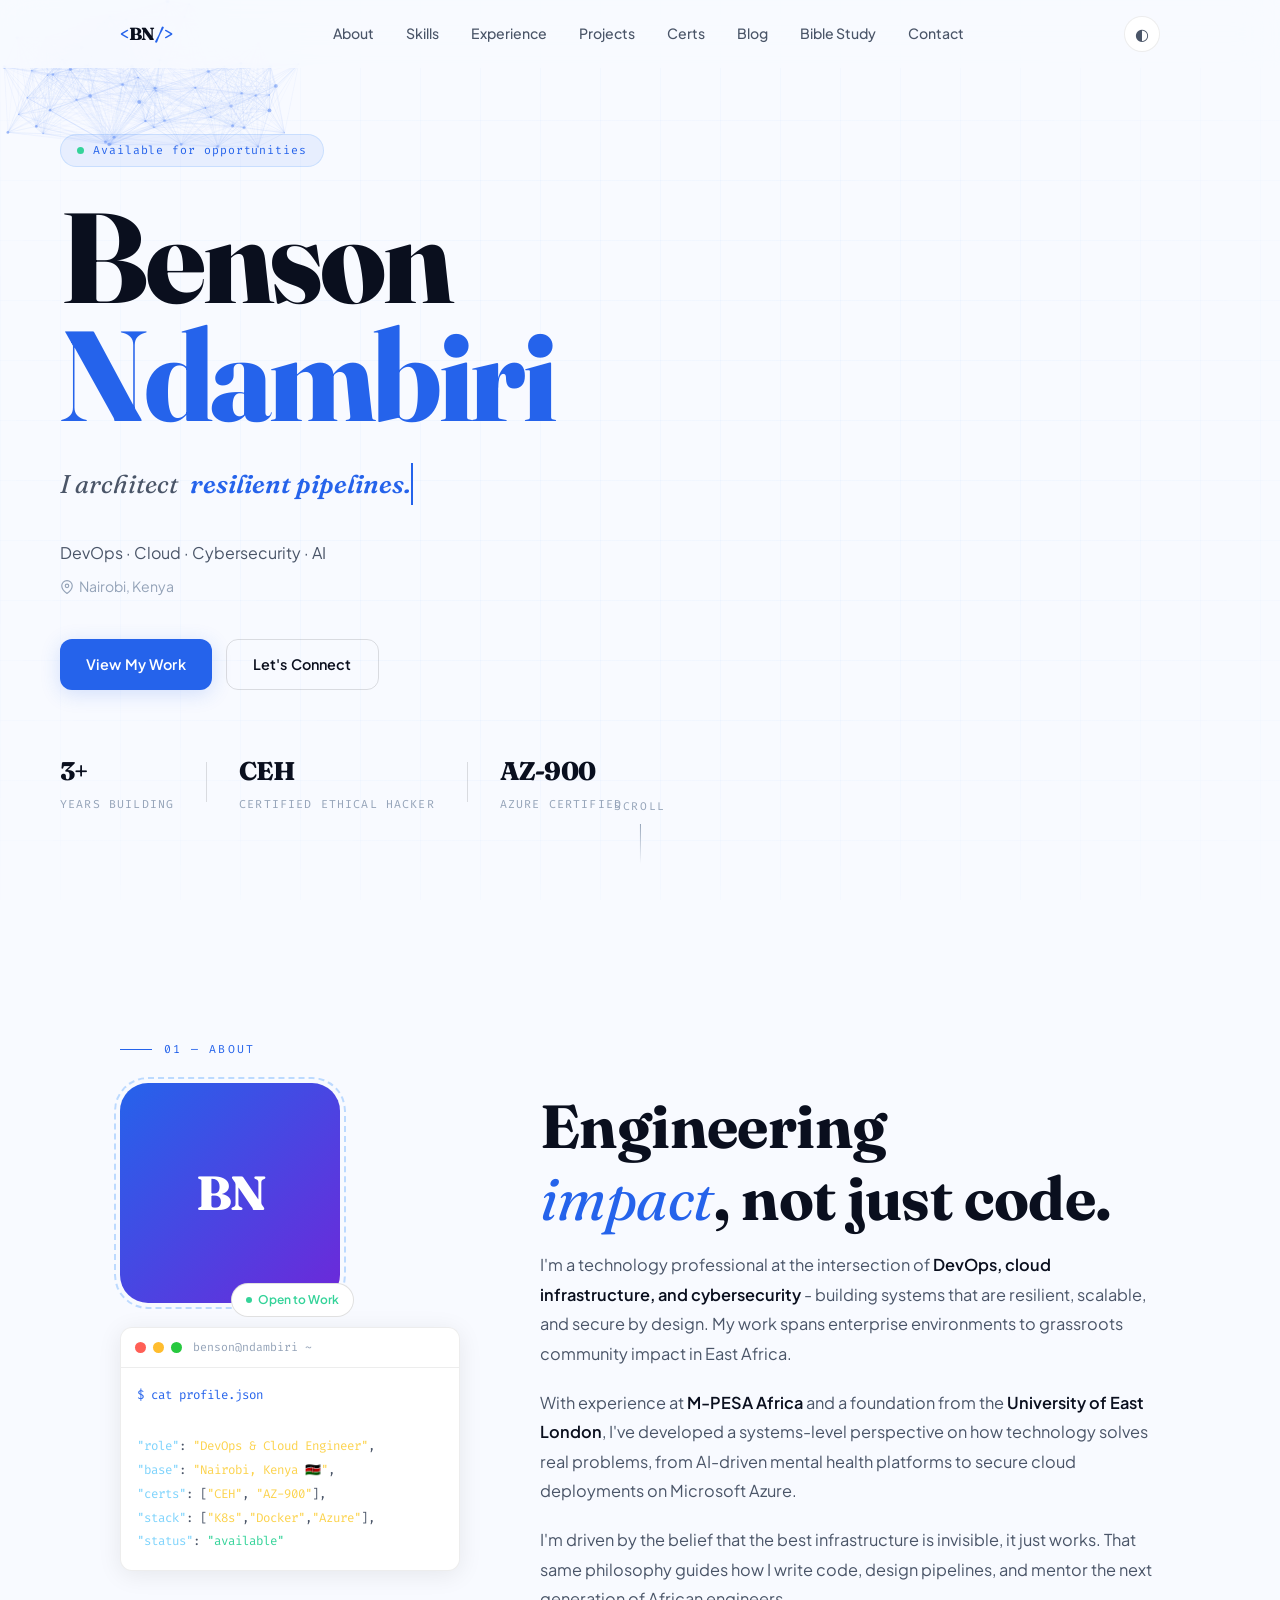
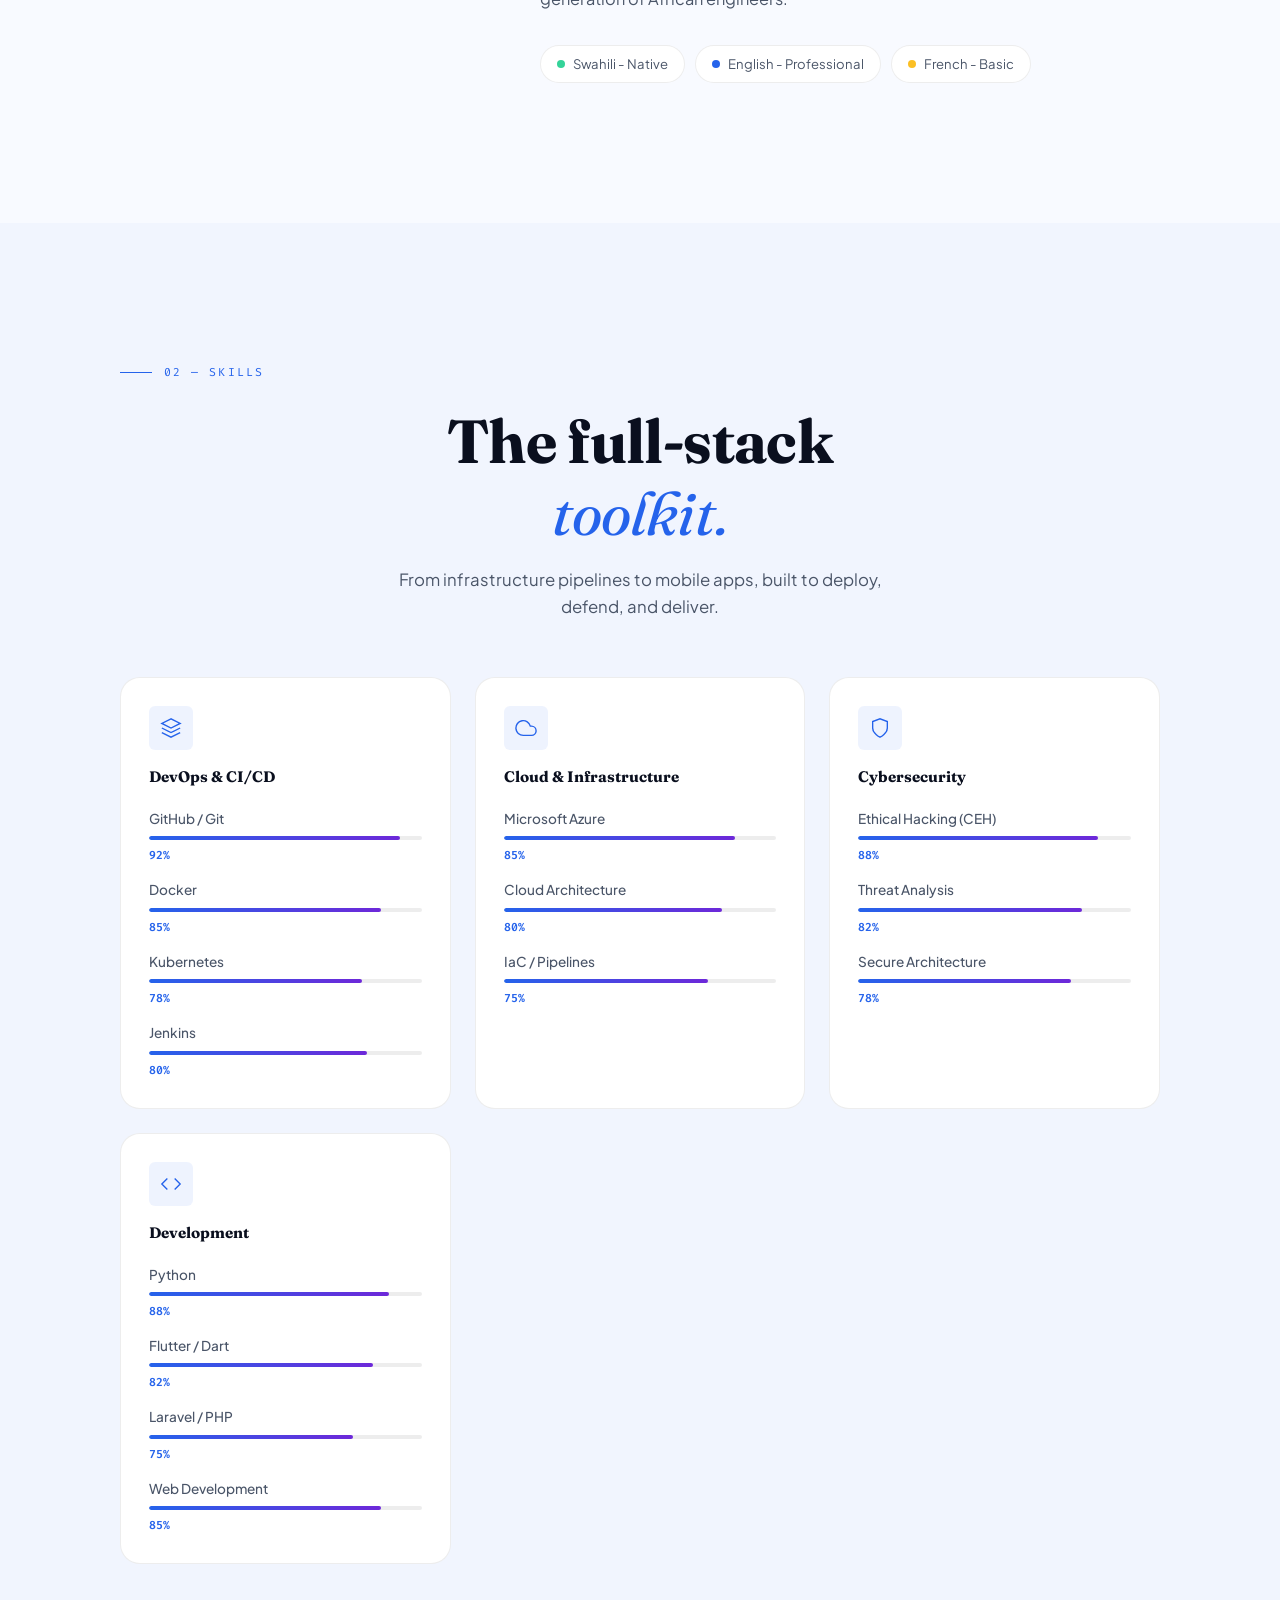
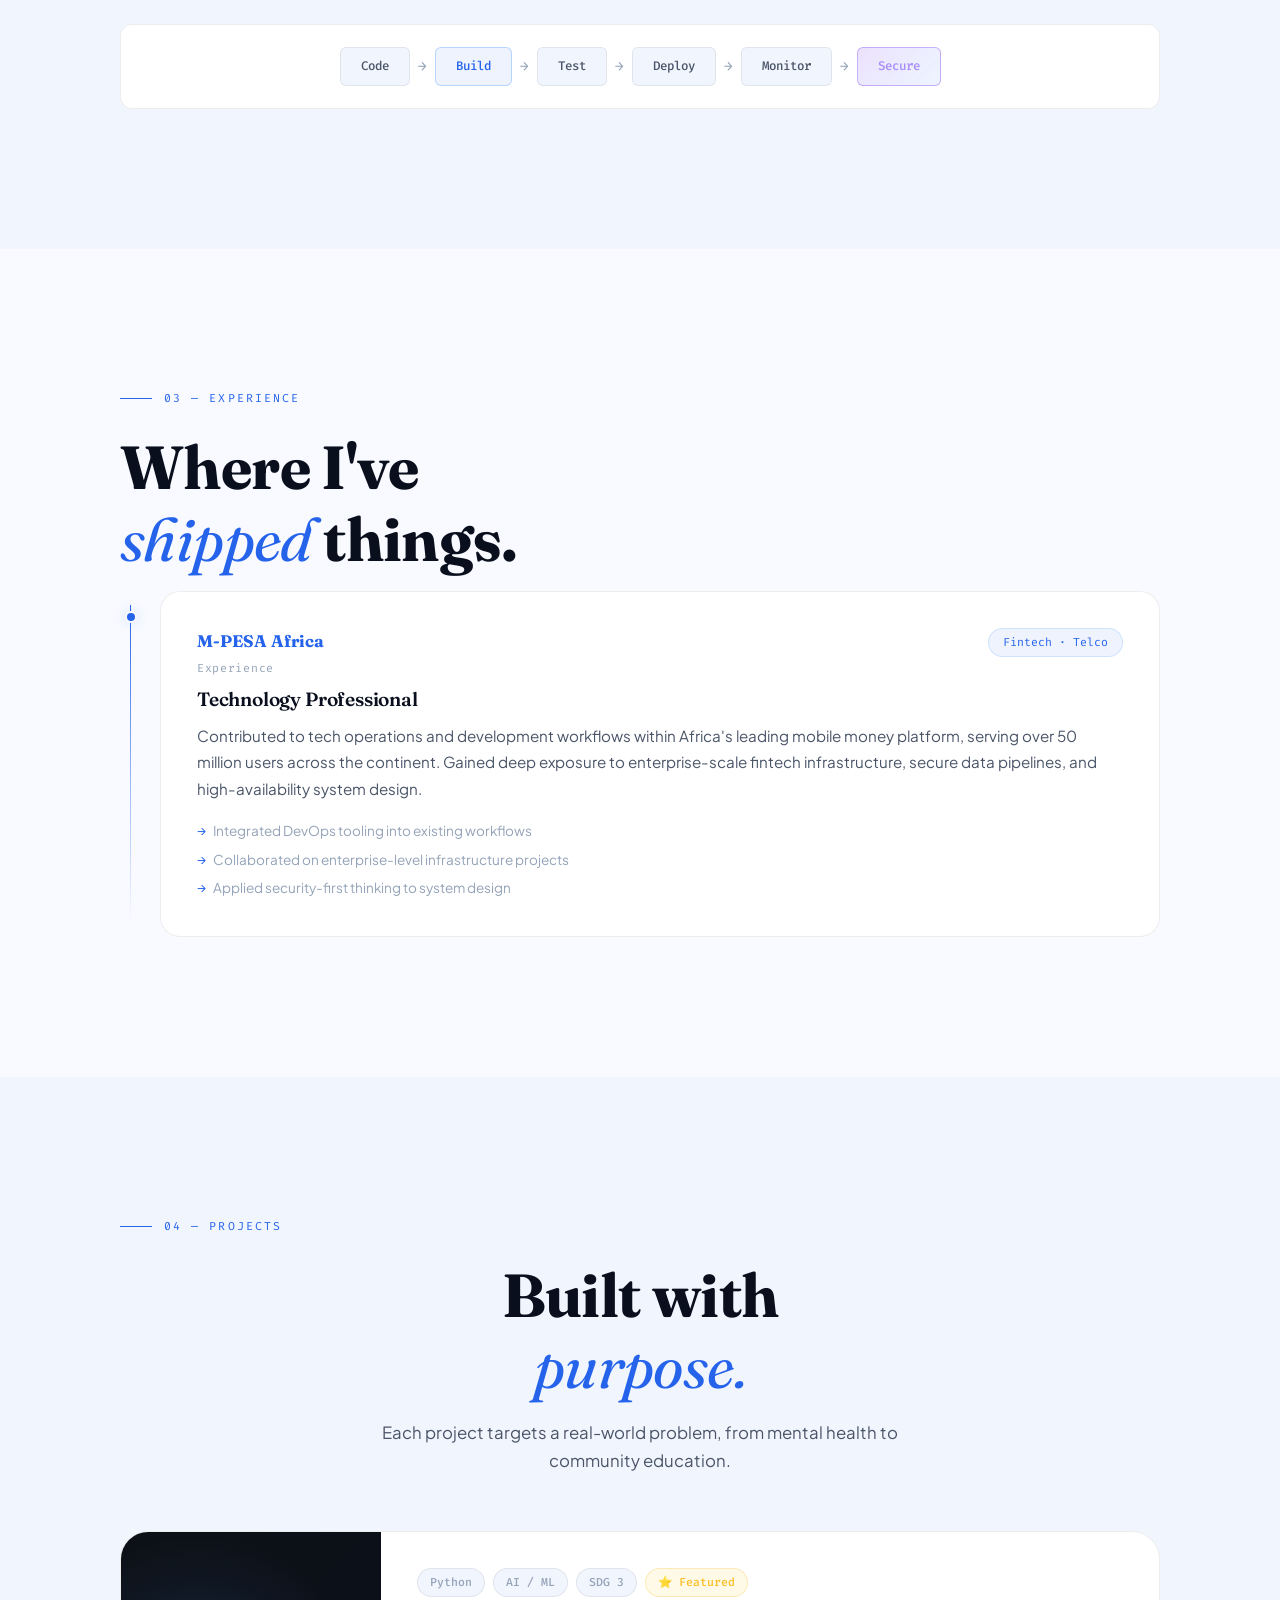
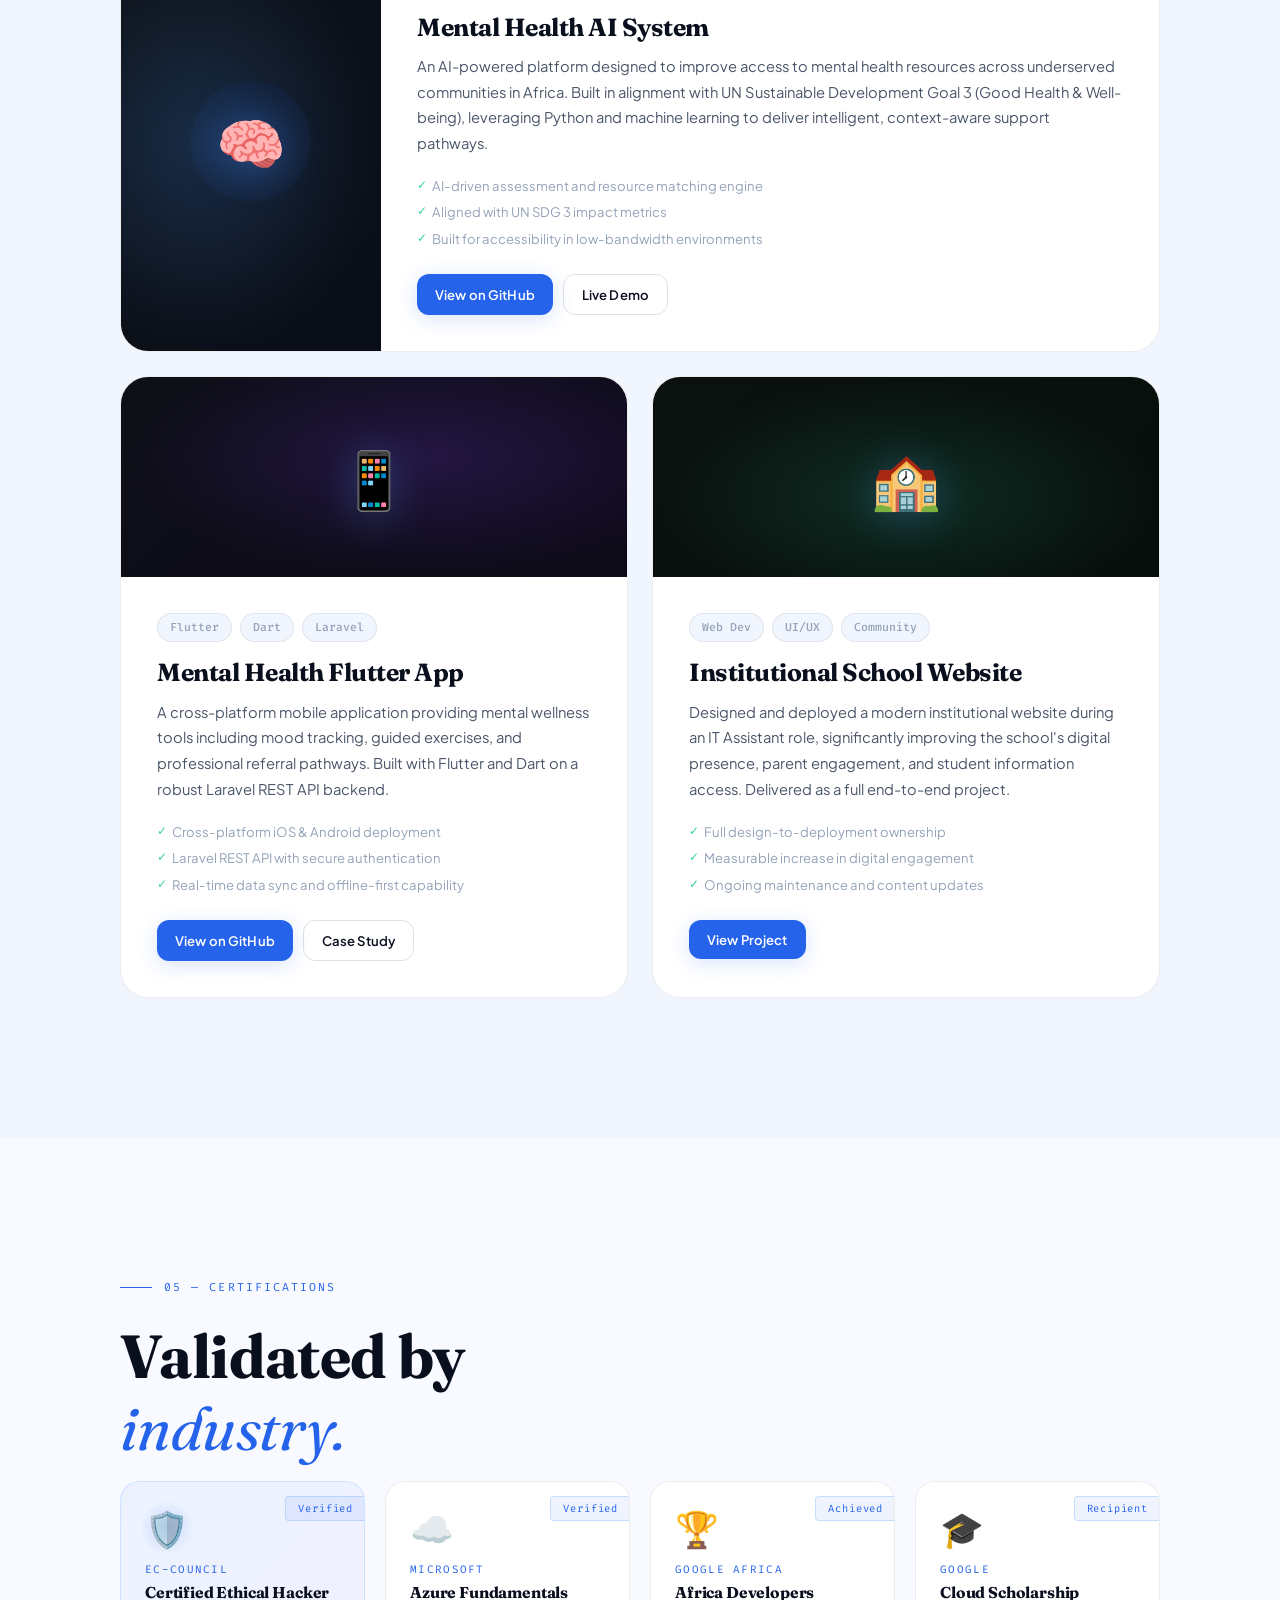
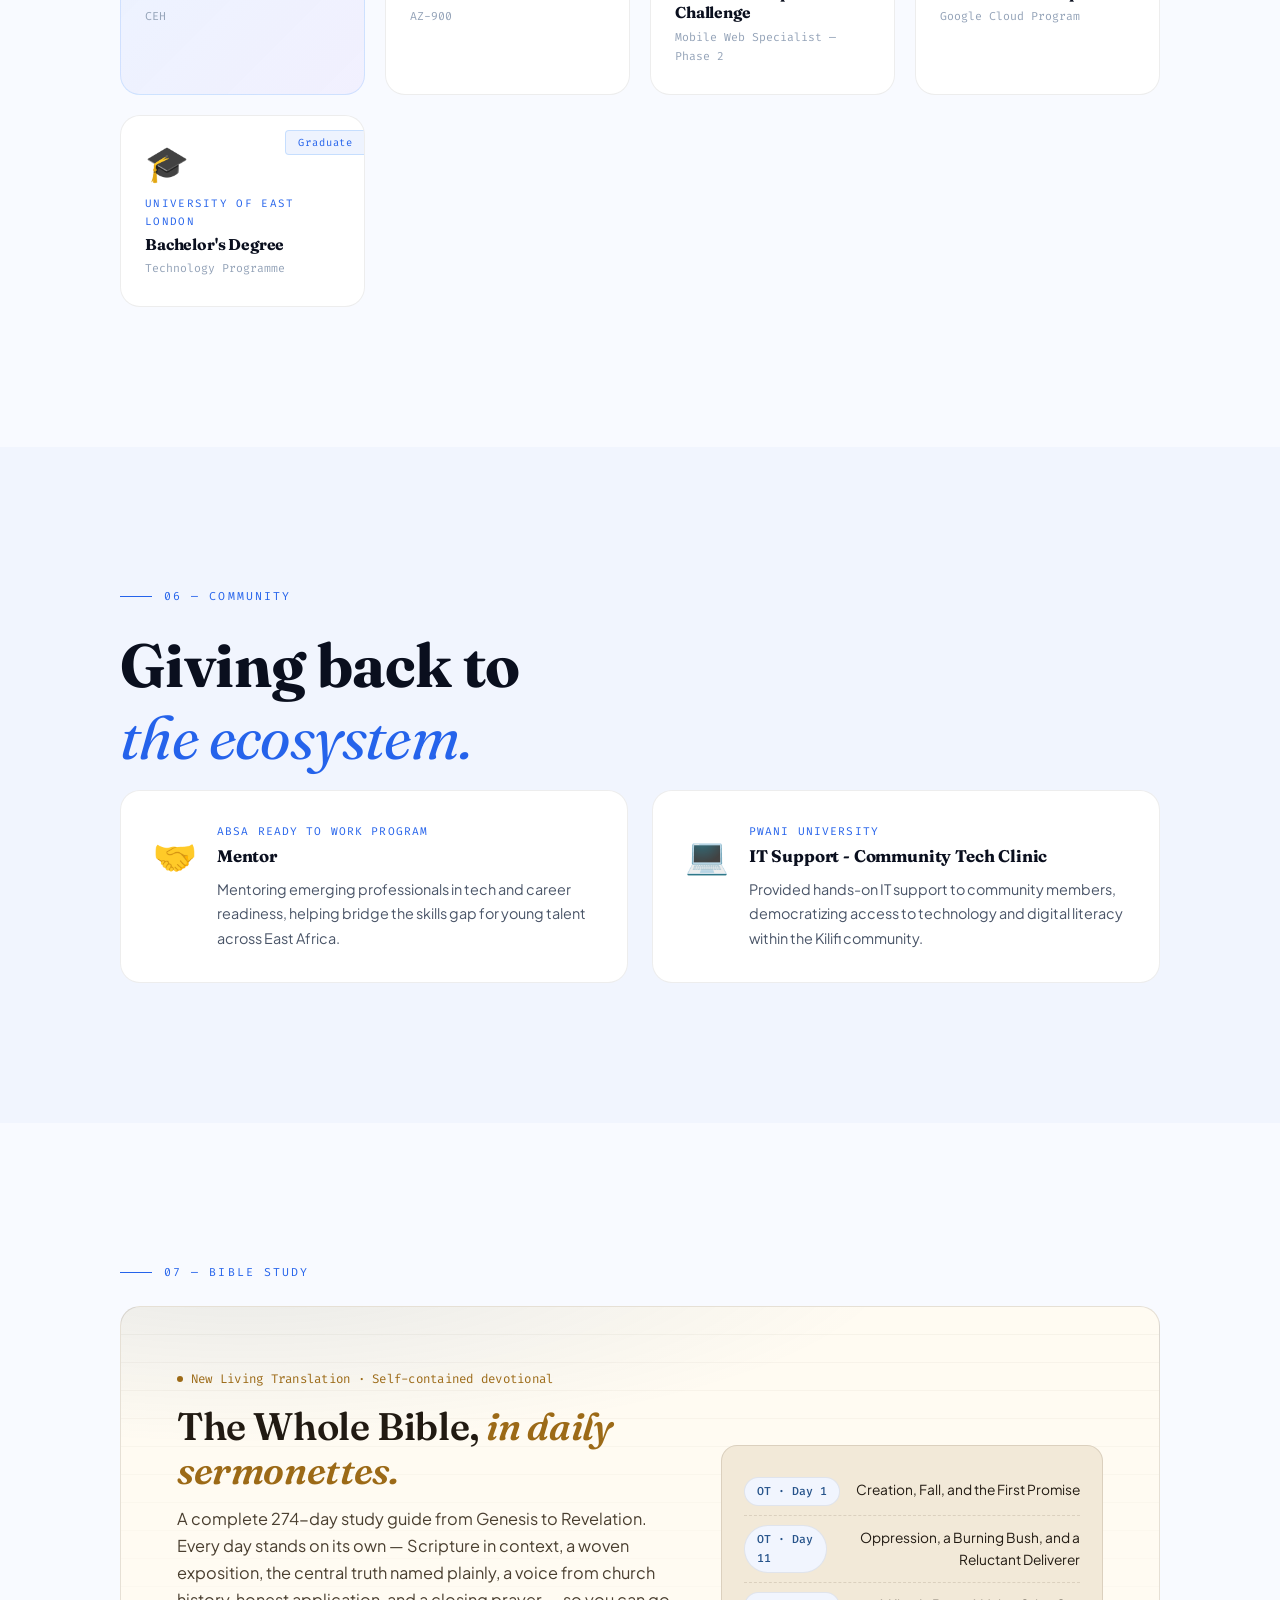
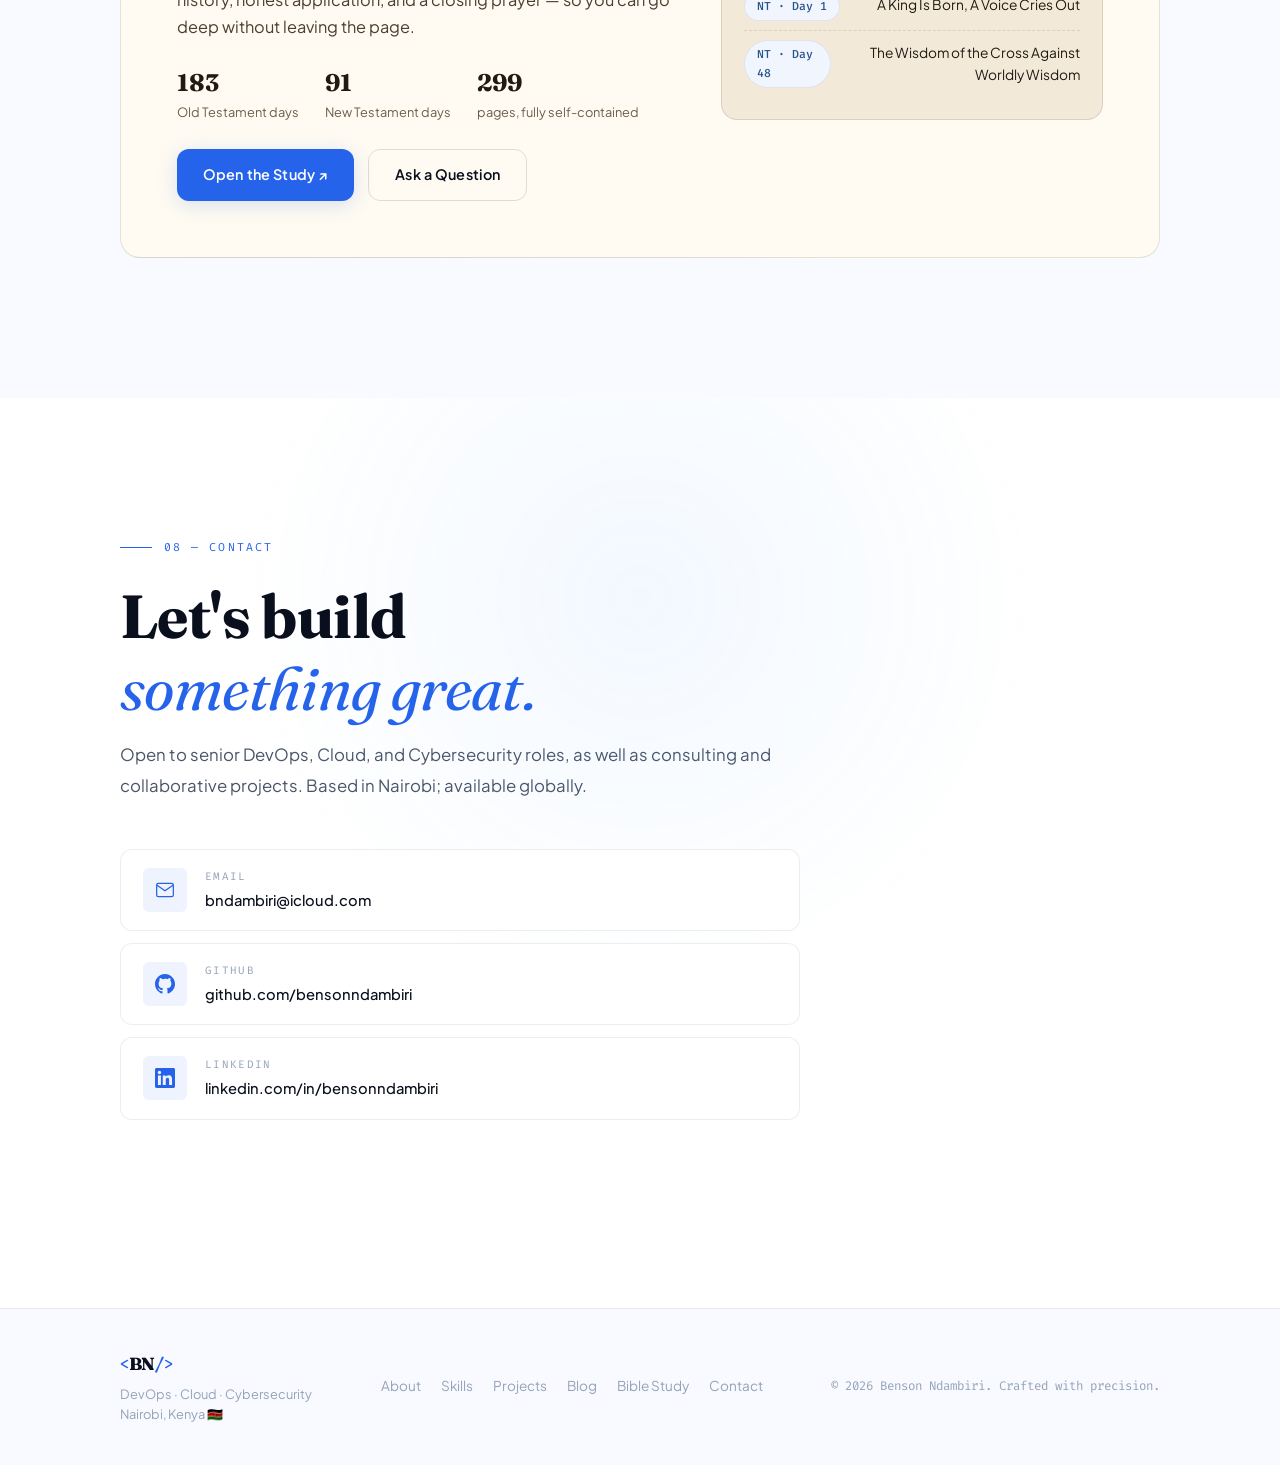
==== commit 73c8cfab: "changes" ====
--- a/index.html
+++ b/index.html
@@ -34,6 +34,7 @@
 <li><a href="#experience">Experience</a></li>
 <li><a href="#projects">Projects</a></li>
 <li><a href="#certifications">Certs</a></li>
+<li><a href="blog/">Blog</a></li>
 <li><a href="bible-study.html" target="_blank" rel="noopener noreferrer">Bible Study</a></li>
 <li><a href="#contact">Contact</a></li>
 </ul>
@@ -54,6 +55,7 @@
 <li><a href="#experience" class="mobile-link">Experience</a></li>
 <li><a href="#projects" class="mobile-link">Projects</a></li>
 <li><a href="#certifications" class="mobile-link">Certifications</a></li>
+<li><a href="blog/" class="mobile-link">Blog</a></li>
 <li><a href="bible-study.html" class="mobile-link" target="_blank" rel="noopener noreferrer">Bible Study ↗</a></li>
 <li><a href="#contact" class="mobile-link">Contact</a></li>
 </ul>
@@ -673,6 +675,7 @@
 <a href="#about" role="listitem">About</a>
 <a href="#skills" role="listitem">Skills</a>
 <a href="#projects" role="listitem">Projects</a>
+<a href="blog/" role="listitem">Blog</a>
 <a href="bible-study.html" role="listitem" target="_blank" rel="noopener noreferrer">Bible Study</a>
 <a href="#contact" role="listitem">Contact</a>
 </div>
--- a/css/bible-study.css
+++ b/css/bible-study.css
@@ -279,6 +279,12 @@
 }
 .bs-title-block span{ font-size:.72rem; color:var(--bs-text-faint); font-family:var(--bs-mono); }
 @media (max-width:760px){ .bs-title-block{ display:none; } }
+@media (max-width:920px){
+  .bs-topbar{ padding:12px 14px; gap:10px; }
+  .bs-icon-btn{ width:42px; height:42px; }
+  .bs-back{ padding:9px 12px; }
+  .bs-tab-btn{ padding:9px 15px; }
+}
 .bs-top-actions{ display:flex; align-items:center; gap:8px; flex:none; }
 .bs-icon-btn{
   width:38px; height:38px; display:flex; align-items:center; justify-content:center;
@@ -520,11 +526,24 @@
 .bs-passage-item.clickable:hover, .bs-passage-item.clickable:focus-visible{ background:var(--bs-passage-dim); outline:none; }
 .pref-hint{ font-size:.8rem; opacity:.7; }
 .bs-exp-link{
-  display:block; grid-column:1 / -1; margin-top:10px; font-family:var(--bs-mono); font-size:.76rem;
-  color:var(--bs-gold); background:none; border:none; padding:0; cursor:pointer;
-  text-decoration:underline; text-underline-offset:3px; text-align:left;
-}
-.bs-exp-link:hover{ opacity:.8; }
+  display:flex; align-items:center; gap:10px; grid-column:1 / -1; margin-top:14px;
+  font-family:var(--bs-mono); font-size:.78rem; font-weight:600;
+  color:var(--bs-gold); background:var(--bs-gold-dim);
+  border:1px solid color-mix(in srgb, var(--bs-gold) 45%, transparent);
+  border-radius:var(--bs-radius-sm); padding:13px 16px; min-height:44px;
+  cursor:pointer; text-align:left; text-decoration:none; width:100%; box-sizing:border-box;
+  -webkit-tap-highlight-color:transparent;
+  transition:background .15s, border-color .15s, transform .1s;
+}
+.bs-exp-link .bs-exp-link-icon{ flex:none; font-size:.95rem; line-height:1; }
+.bs-exp-link .bs-exp-link-text{ flex:1 1 auto; }
+.bs-exp-link .bs-exp-link-arrow{ flex:none; transition:transform .15s; }
+.bs-exp-link:hover, .bs-exp-link:focus-visible{
+  background:color-mix(in srgb, var(--bs-gold) 22%, var(--bs-gold-dim));
+  border-color:var(--bs-gold); outline:none;
+}
+.bs-exp-link:hover .bs-exp-link-arrow, .bs-exp-link:focus-visible .bs-exp-link-arrow{ transform:translateX(3px); }
+.bs-exp-link:active{ transform:scale(.985); }
 @media (max-width:520px){
   .bs-passage-item{ grid-template-columns:1fr; gap:4px; }
 }
@@ -611,15 +630,23 @@
   display:flex; gap:12px; margin-top:34px;
 }
 .bs-pagenav a{
-  flex:1; display:flex; flex-direction:column; gap:2px;
+  flex:1; display:flex; flex-direction:column; gap:2px; min-height:44px; justify-content:center;
   padding:14px 16px; border-radius:12px; border:1px solid var(--bs-border);
-  text-decoration:none; color:var(--bs-text); transition:.18s;
-}
-.bs-pagenav a:hover{ border-color:var(--bs-accent); }
+  text-decoration:none; color:var(--bs-text); transition:.18s; min-width:0;
+}
+.bs-pagenav a:hover, .bs-pagenav a:focus-visible{ border-color:var(--bs-accent); outline:none; }
 .bs-pagenav a.next{ text-align:right; align-items:flex-end; }
 .bs-pagenav .pn-label{ font-family:var(--bs-mono); font-size:.7rem; color:var(--bs-text-faint); }
-.bs-pagenav .pn-title{ font-family:var(--bs-serif); font-weight:600; font-size:.98rem; }
+.bs-pagenav .pn-title{
+  font-family:var(--bs-serif); font-weight:600; font-size:.98rem;
+  overflow:hidden; text-overflow:ellipsis; white-space:nowrap; max-width:100%;
+}
 .bs-pagenav .disabled{ opacity:.35; pointer-events:none; }
+@media (max-width:480px){
+  .bs-pagenav{ gap:8px; }
+  .bs-pagenav a{ padding:12px 12px; }
+  .bs-pagenav .pn-title{ font-size:.88rem; }
+}
 
 .bs-kbd-hint{
   display:flex; justify-content:center; gap:16px; margin-top:20px;
@@ -780,8 +807,8 @@
 .bs-exposition-inner{ max-width:720px; margin:0 auto; padding:0 clamp(20px,5vw,28px) 100px; }
 .bs-exp-back{
   margin:20px 0 10px; font-family:var(--bs-mono); font-size:.82rem; color:var(--bs-text-dim);
-  background:none; border:1px solid var(--bs-border); border-radius:20px; padding:7px 14px; cursor:pointer;
-  transition:.15s;
+  background:none; border:1px solid var(--bs-border); border-radius:20px; padding:9px 16px; cursor:pointer;
+  min-height:40px; transition:.15s;
 }
 .bs-exp-back:hover{ color:var(--bs-text); border-color:var(--bs-text-faint); }
 .bs-exp-crumb{
@@ -810,15 +837,23 @@
 
 .bs-exp-pagenav{ display:flex; gap:12px; margin-top:46px; }
 .bs-exp-pagenav a, .bs-exp-pagenav span{
-  flex:1; display:flex; flex-direction:column; gap:2px;
+  flex:1; display:flex; flex-direction:column; gap:2px; min-height:44px; justify-content:center; min-width:0;
   padding:14px 16px; border-radius:12px; border:1px solid var(--bs-border);
   text-decoration:none; color:var(--bs-text); transition:.18s;
 }
-.bs-exp-pagenav a:hover{ border-color:var(--bs-gold); }
+.bs-exp-pagenav a:hover, .bs-exp-pagenav a:focus-visible{ border-color:var(--bs-gold); outline:none; }
 .bs-exp-pagenav .next{ text-align:right; align-items:flex-end; }
 .bs-exp-pagenav .pn-label{ font-family:var(--bs-mono); font-size:.7rem; color:var(--bs-text-faint); }
-.bs-exp-pagenav .pn-title{ font-family:var(--bs-serif); font-weight:600; font-size:.98rem; }
+.bs-exp-pagenav .pn-title{
+  font-family:var(--bs-serif); font-weight:600; font-size:.98rem;
+  overflow:hidden; text-overflow:ellipsis; white-space:nowrap; max-width:100%;
+}
 .bs-exp-pagenav .soon{ opacity:.45; }
+@media (max-width:480px){
+  .bs-exp-pagenav{ gap:8px; }
+  .bs-exp-pagenav a, .bs-exp-pagenav span{ padding:12px 12px; }
+  .bs-exp-pagenav .pn-title{ font-size:.88rem; }
+}
 
 .bs-exp-progress-note{
   margin-top:20px; padding:14px 18px; border-radius:10px; background:var(--bs-gold-dim);
@@ -856,16 +891,59 @@
 .bs-modal-title{
   font-family:var(--bs-serif); font-weight:600; font-size:1.25rem; color:var(--bs-text); margin:0 0 10px;
 }
-.bs-modal-body{ font-size:.92rem; line-height:1.6; color:var(--bs-text-dim); margin:0 0 22px; }
+.bs-modal-body{ font-size:.92rem; line-height:1.6; color:var(--bs-text-dim); margin:0 0 18px; }
 .bs-modal-body b{ color:var(--bs-text); font-weight:600; }
+
+.bs-modal-exp-prompt{
+  display:flex; align-items:center; flex-wrap:wrap; gap:8px 10px;
+  text-align:left; background:var(--bs-gold-dim);
+  border:1px solid color-mix(in srgb, var(--bs-gold) 40%, transparent);
+  border-radius:var(--bs-radius-sm); padding:12px 14px; margin:0 0 20px;
+}
+.bs-modal-exp-prompt[hidden]{ display:none; }
+
+/* exposition "Back" destination-choice popover */
+.bs-exp-back-choices{ display:flex; flex-direction:column; gap:10px; margin:0 0 18px; }
+.bs-exp-back-choice{
+  display:flex; flex-direction:column; gap:3px; align-items:flex-start; text-align:left;
+  width:100%; background:none; border:1px solid var(--bs-border); border-radius:12px;
+  padding:12px 16px; cursor:pointer; transition:.15s;
+}
+.bs-exp-back-choice:hover, .bs-exp-back-choice:focus-visible{ border-color:var(--bs-gold); outline:none; }
+.bs-exp-back-choice[hidden]{ display:none; }
+.bs-exp-back-choice-label{
+  font-family:var(--bs-serif); font-weight:600; font-size:1rem; color:var(--bs-text);
+}
+.bs-exp-back-choice-sub{ font-family:var(--bs-mono); font-size:.78rem; color:var(--bs-text-faint); }
+
+/* bottom back button, at the end of a writeup so readers don't have to
+   scroll back up to leave */
+.bs-exp-back-bottom{ display:block; margin:36px auto 0; }
+.bs-modal-exp-prompt-icon{ flex:none; font-size:.95rem; line-height:1; }
+.bs-modal-exp-prompt-text{ flex:1 1 160px; font-size:.82rem; line-height:1.45; color:var(--bs-text-dim); }
+.bs-modal-exp-prompt-btn{
+  flex:none; font-family:var(--bs-mono); font-size:.78rem; font-weight:700; color:var(--bs-gold);
+  background:none; border:none; cursor:pointer; padding:6px 2px; white-space:nowrap;
+  text-decoration:underline; text-underline-offset:3px;
+}
+.bs-modal-exp-prompt-btn:hover{ opacity:.8; }
+
 .bs-modal-actions{ display:flex; gap:10px; }
 .bs-modal-btn{
-  flex:1; padding:11px 14px; border-radius:10px; font-family:var(--bs-sans); font-size:.9rem; font-weight:600;
-  cursor:pointer; transition:.15s;
-  display:flex; align-items:center; justify-content:center; text-decoration:none;
+  flex:1; padding:12px 14px; border-radius:10px; font-family:var(--bs-sans); font-size:.9rem; font-weight:600;
+  cursor:pointer; transition:.15s; min-height:44px; line-height:1.25;
+  display:flex; align-items:center; justify-content:center; text-decoration:none; text-align:center;
 }
 .bs-modal-cancel{ background:none; border:1px solid var(--bs-border-strong); color:var(--bs-text-dim); }
 .bs-modal-cancel:hover{ color:var(--bs-text); border-color:var(--bs-text-faint); }
 .bs-modal-confirm{ background:var(--bs-voice); border:1px solid var(--bs-voice); color:var(--bs-bg); }
 .bs-modal-confirm:hover{ filter:brightness(1.08); }
 .bs-modal-confirm.disabled{ opacity:.5; pointer-events:none; }
+
+/* on narrow phones, stack the two actions full-width instead of squeezing
+   "Open in a new tab ↗" into half a card, which used to wrap awkwardly */
+@media (max-width:480px){
+  .bs-modal{ padding:24px 20px; }
+  .bs-modal-actions{ flex-direction:column; }
+  .bs-modal-btn{ width:100%; }
+}
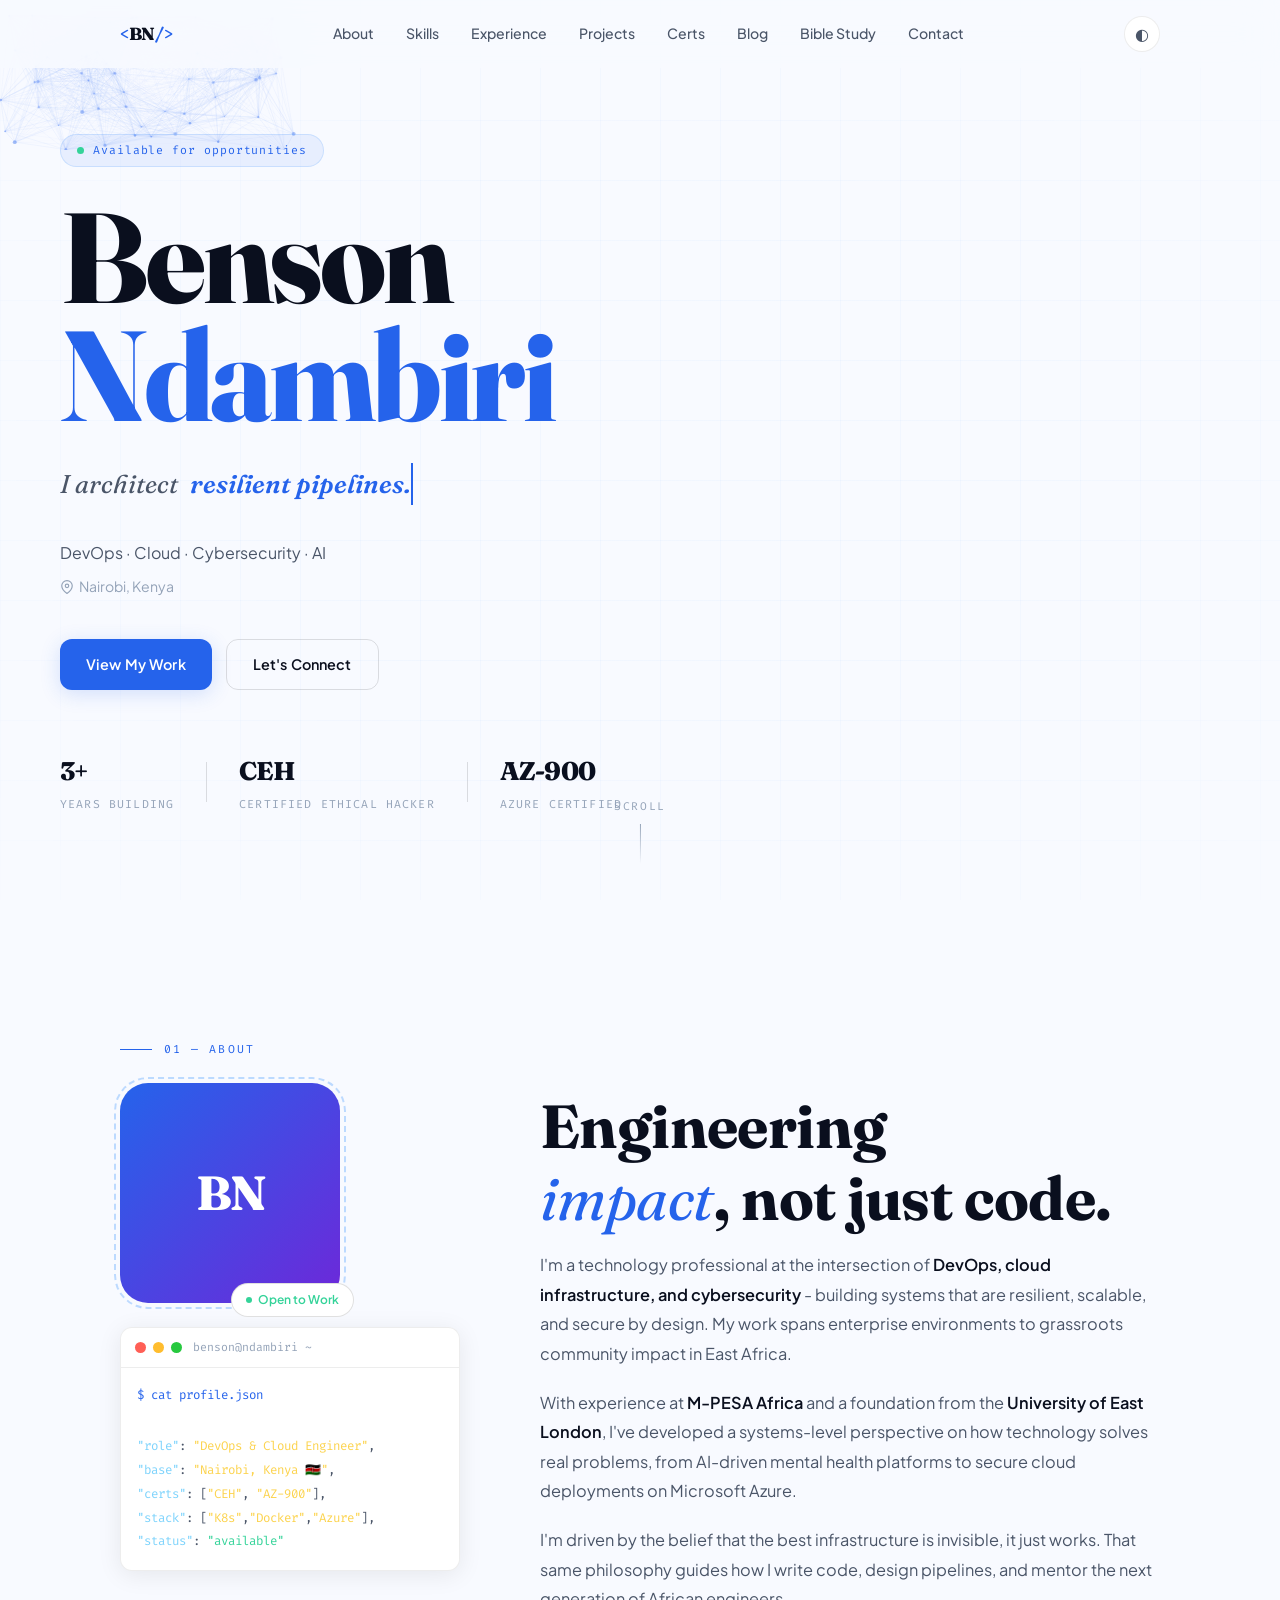
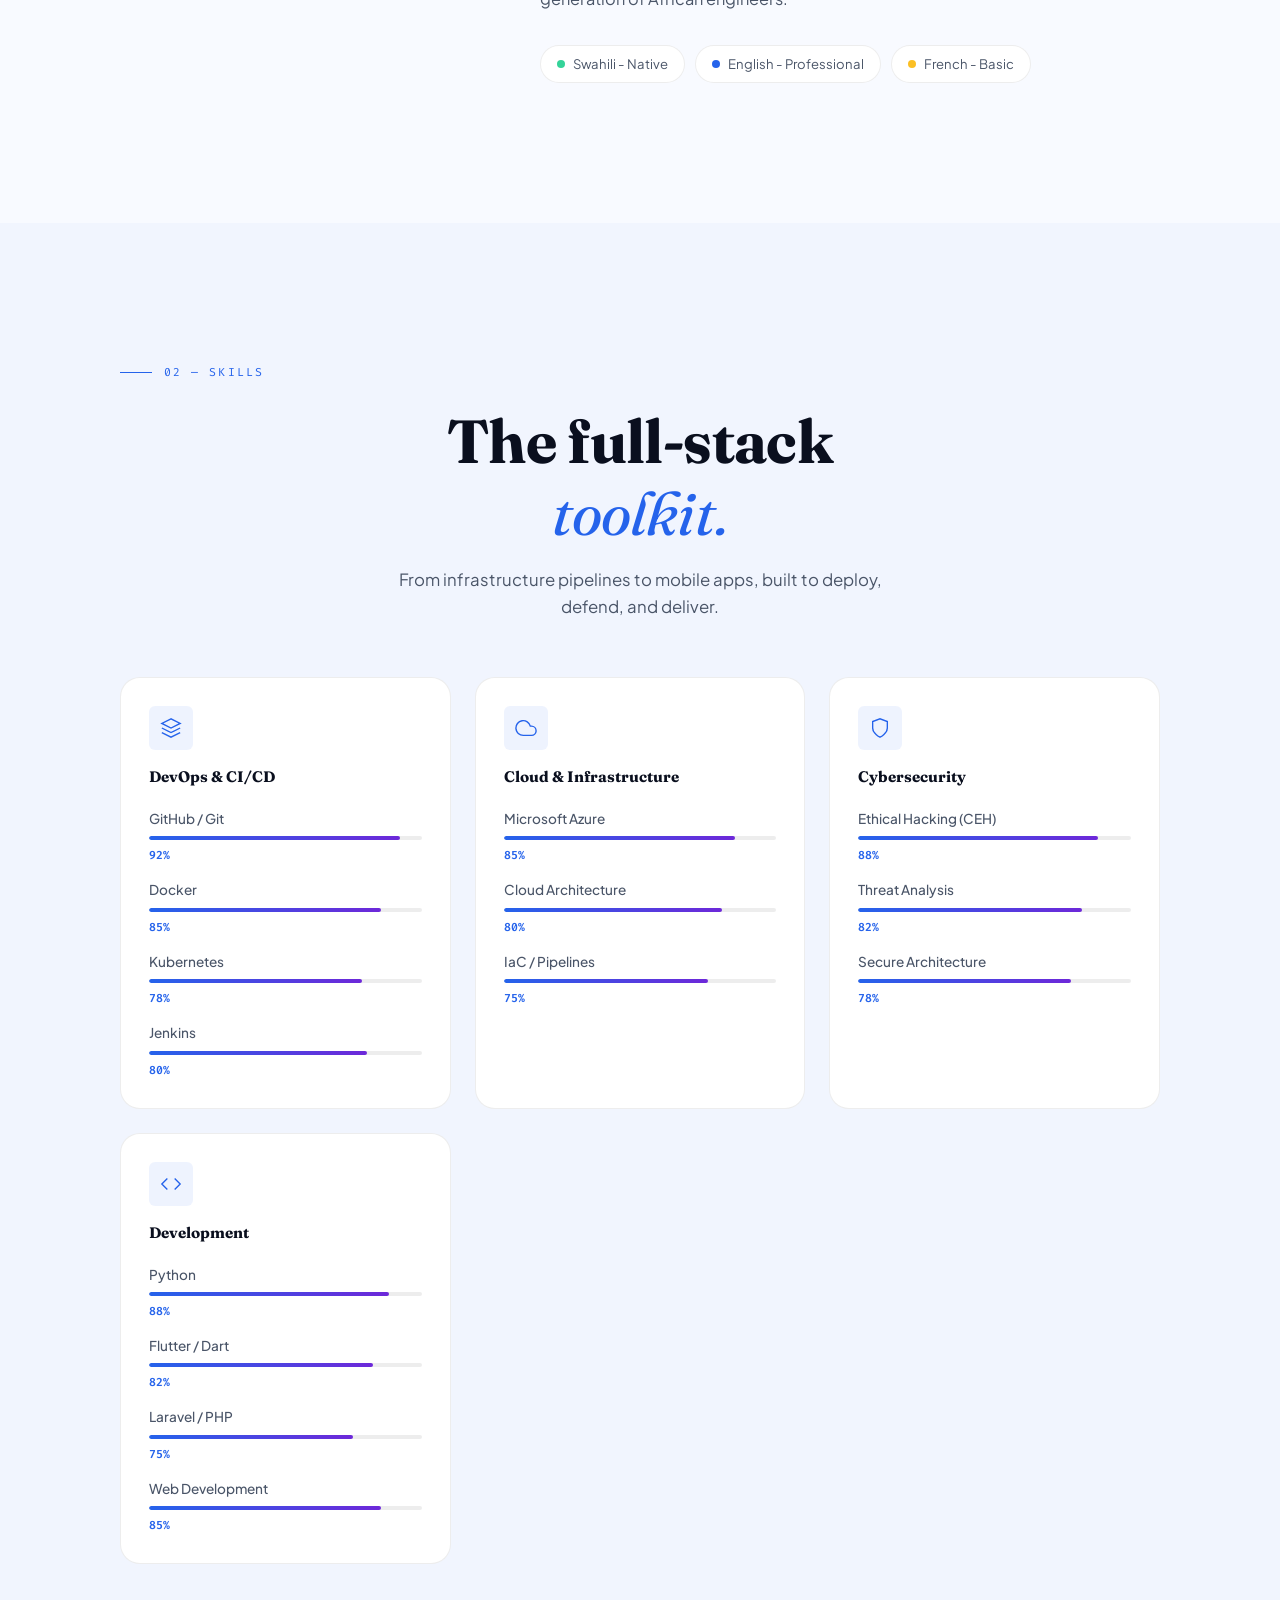
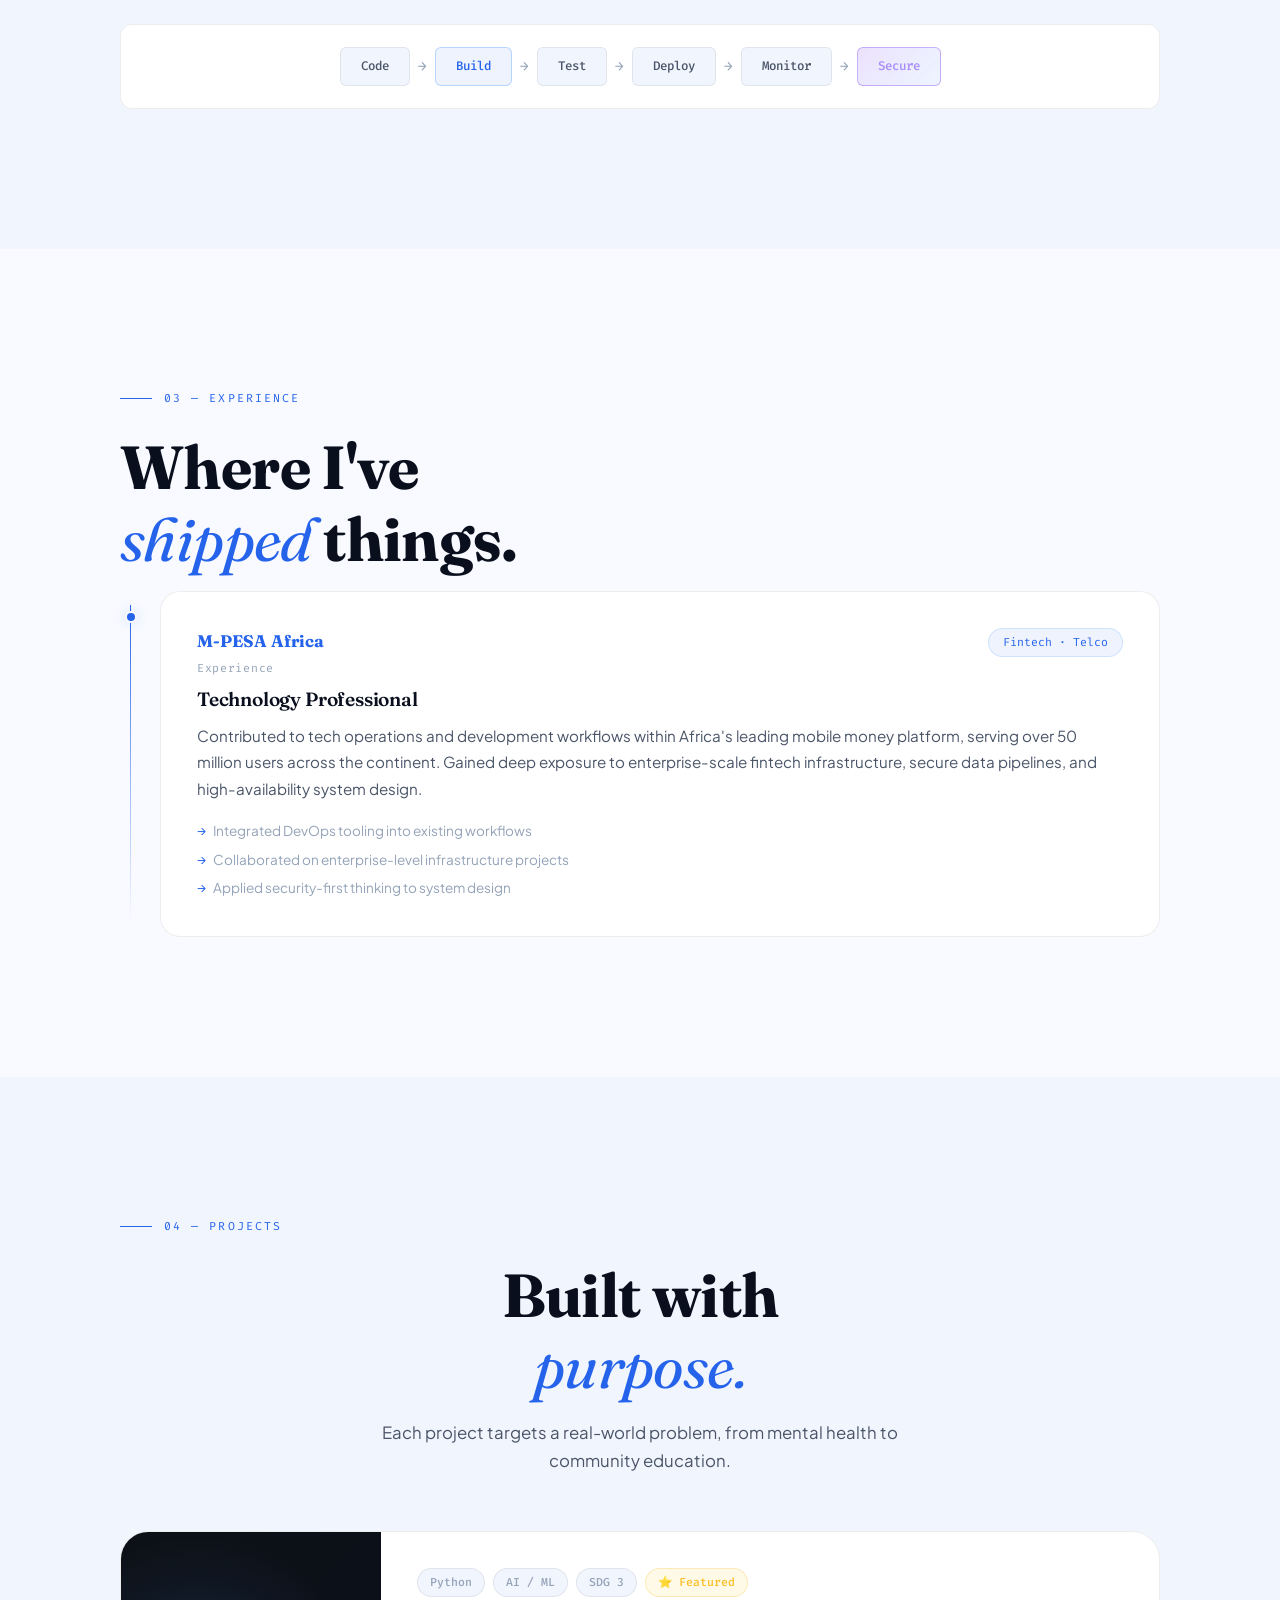
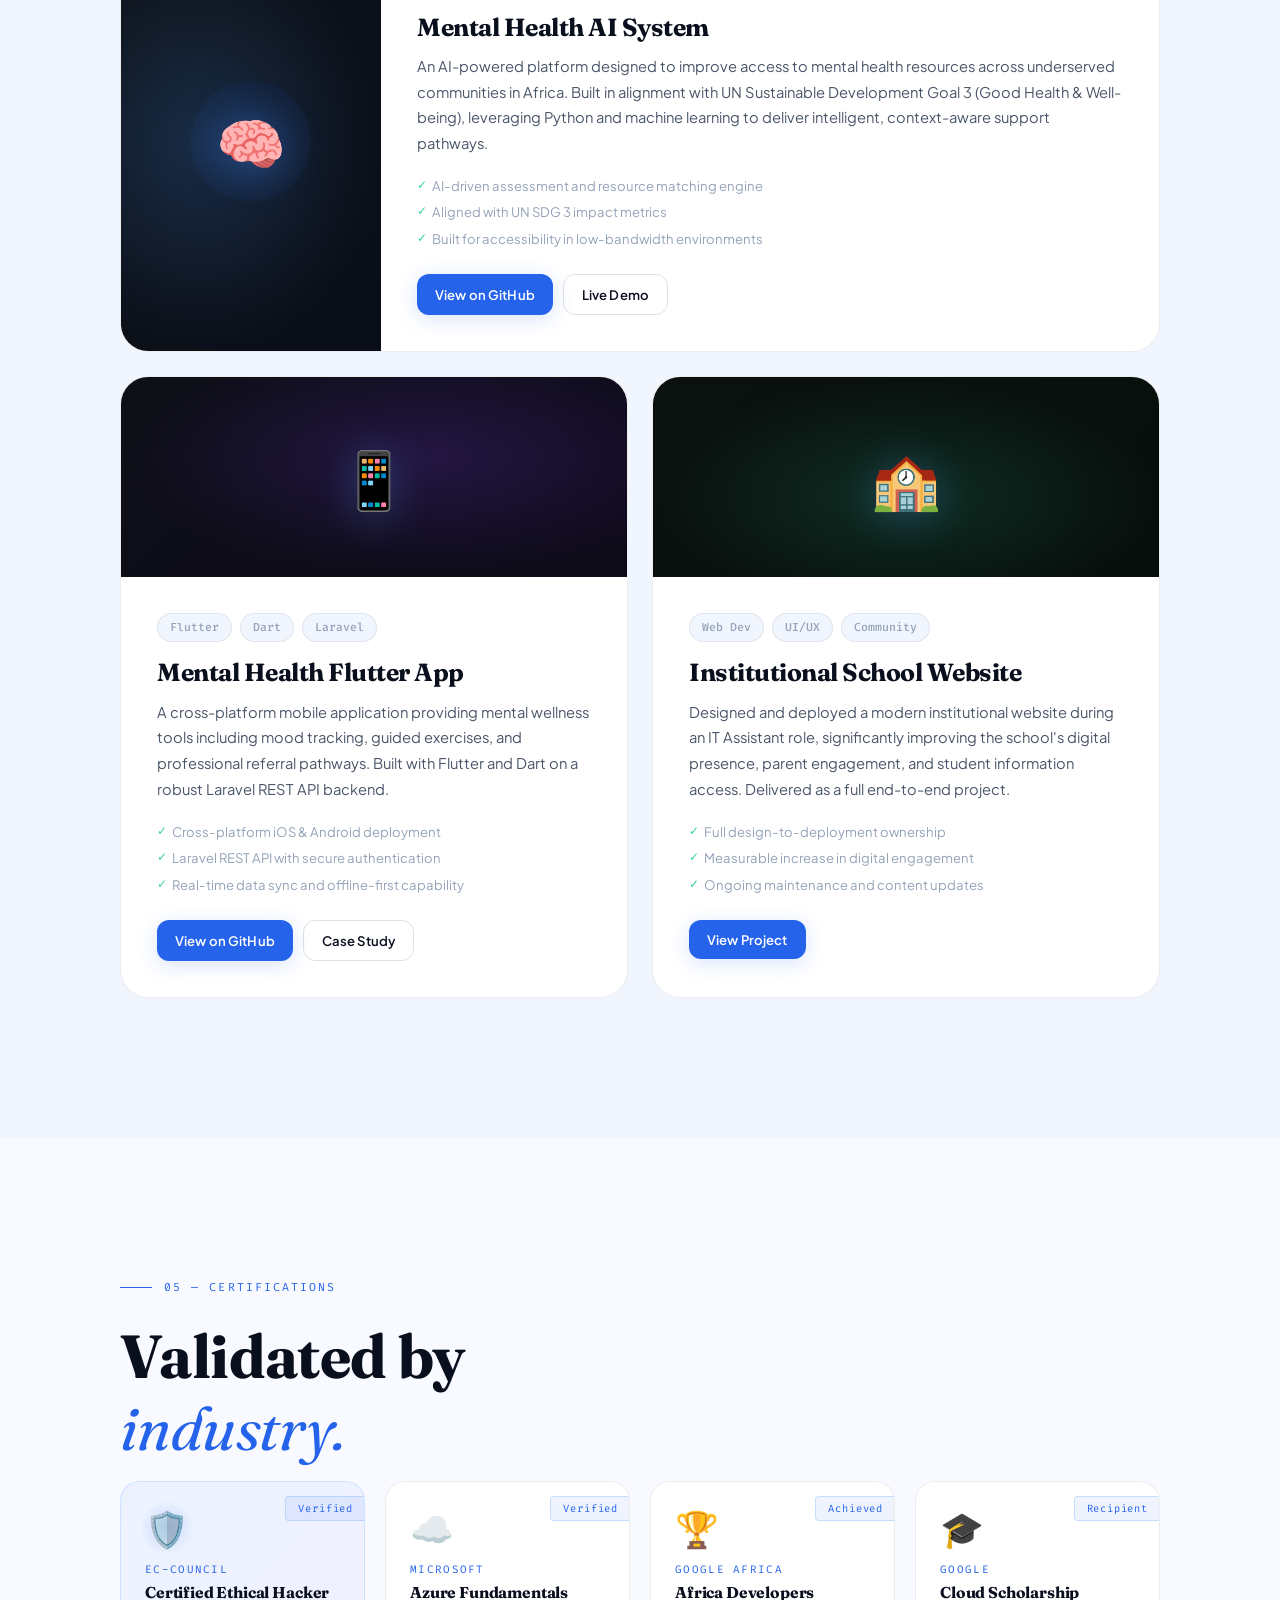
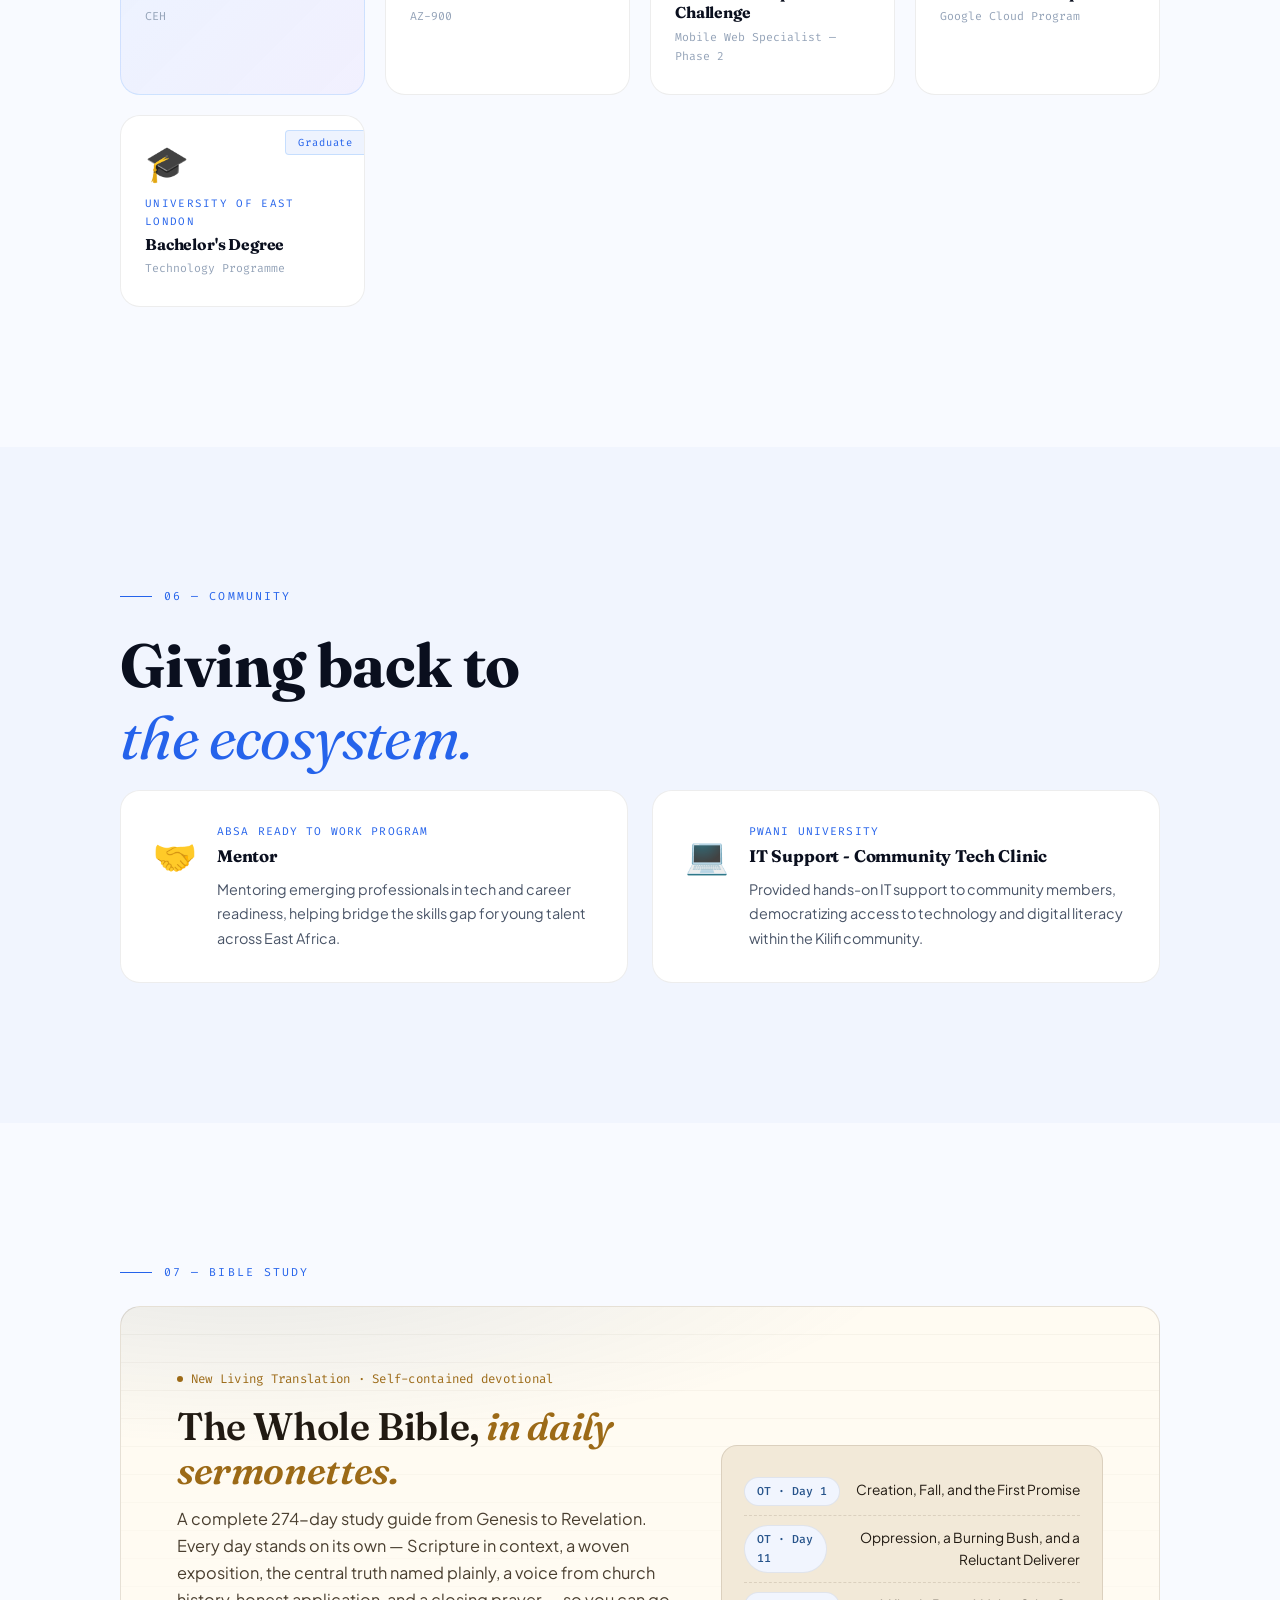
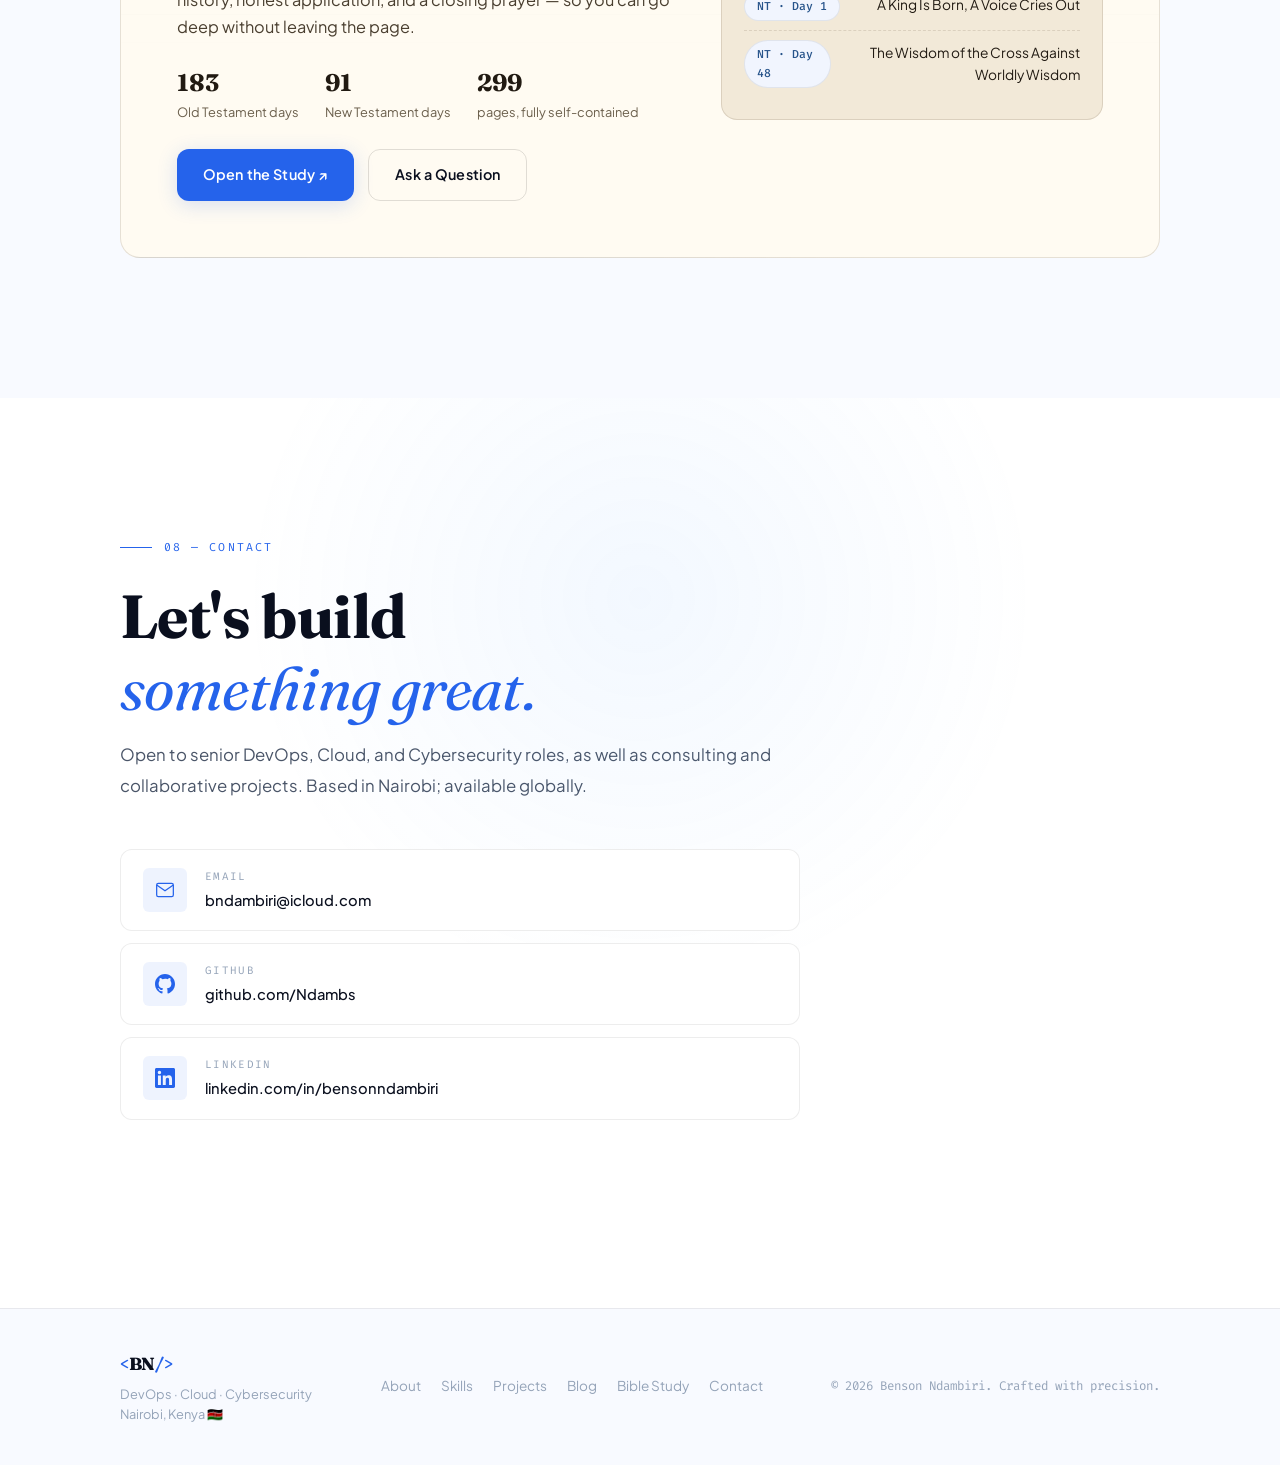
==== commit 61aaa7c4: "changes" ====
--- a/index.html
+++ b/index.html
@@ -642,7 +642,7 @@
 </div>
 <div class="cl-text">
 <span class="cl-label">GitHub</span>
-<span class="cl-value">github.com/bensonndambiri</span>
+<span class="cl-value">github.com/Ndambs</span>
 </div>
 <span class="cl-arrow" aria-hidden="true">→</span>
 </a>
